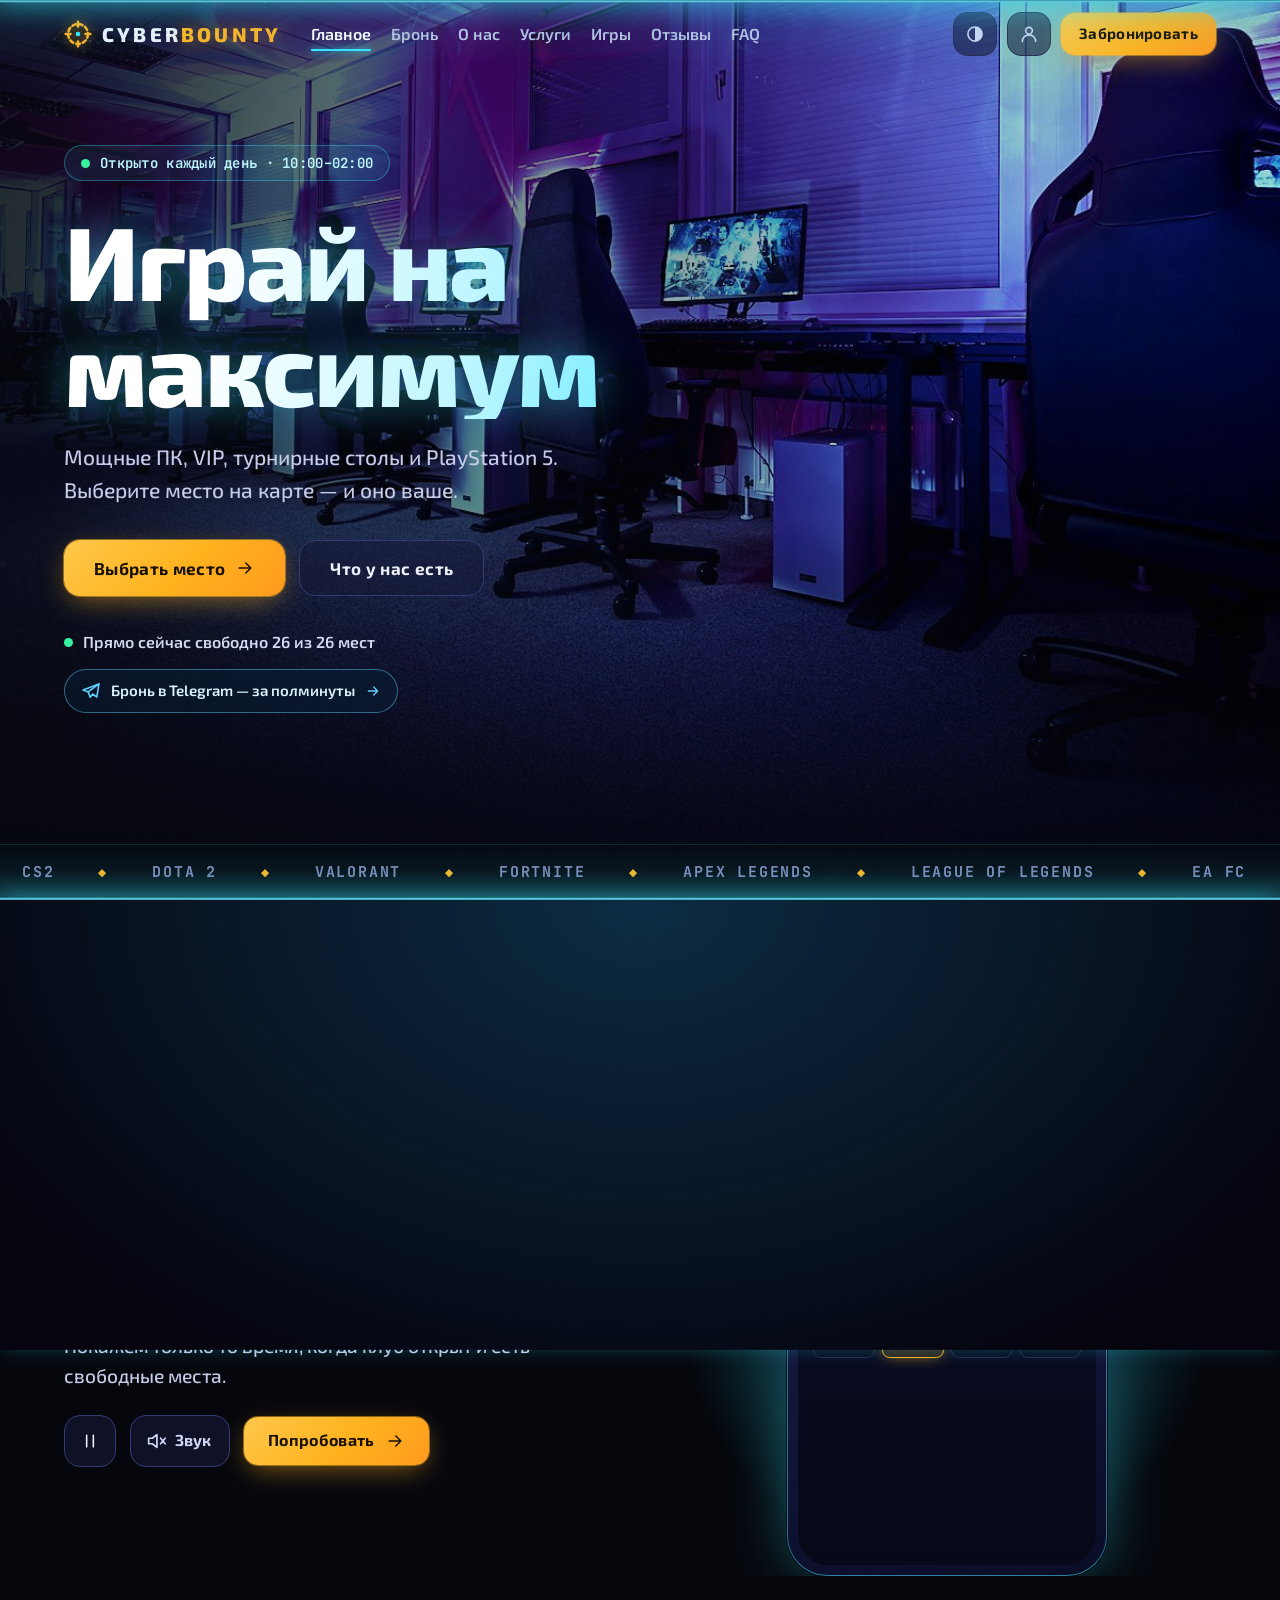
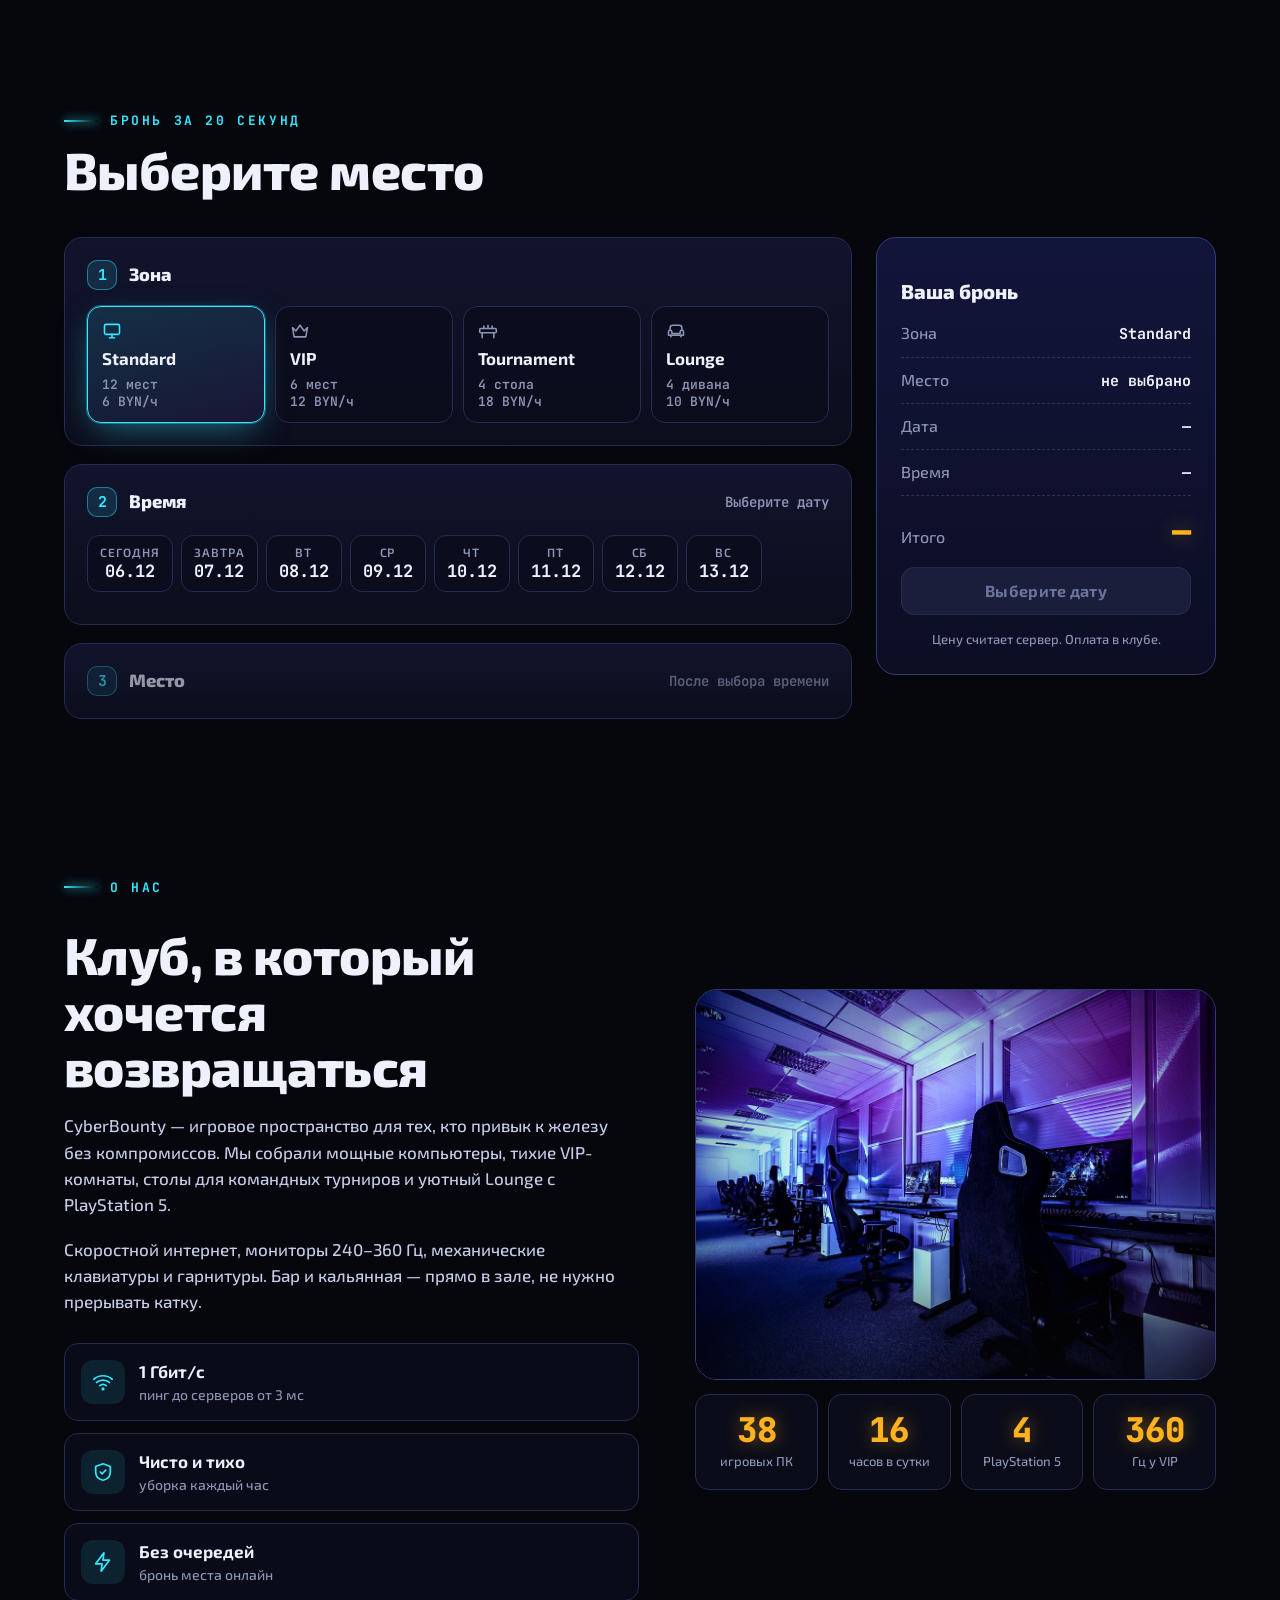
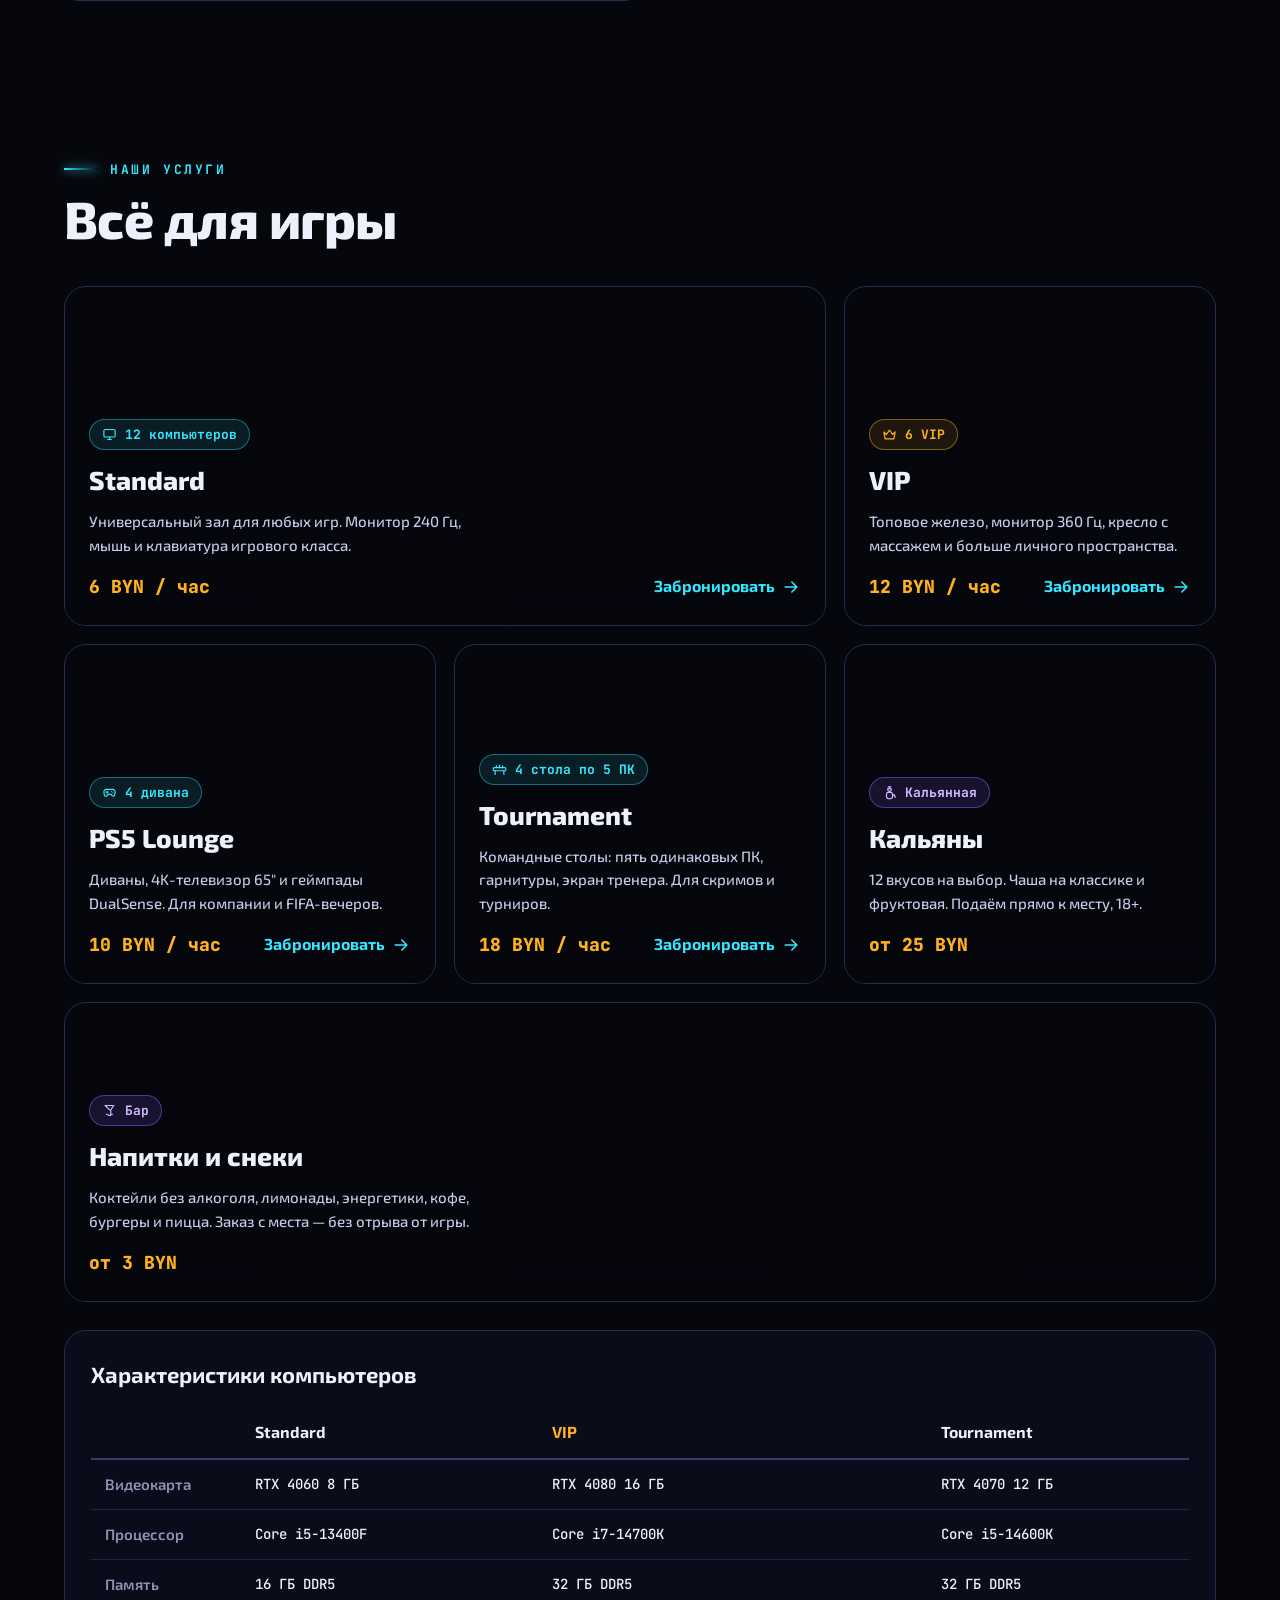
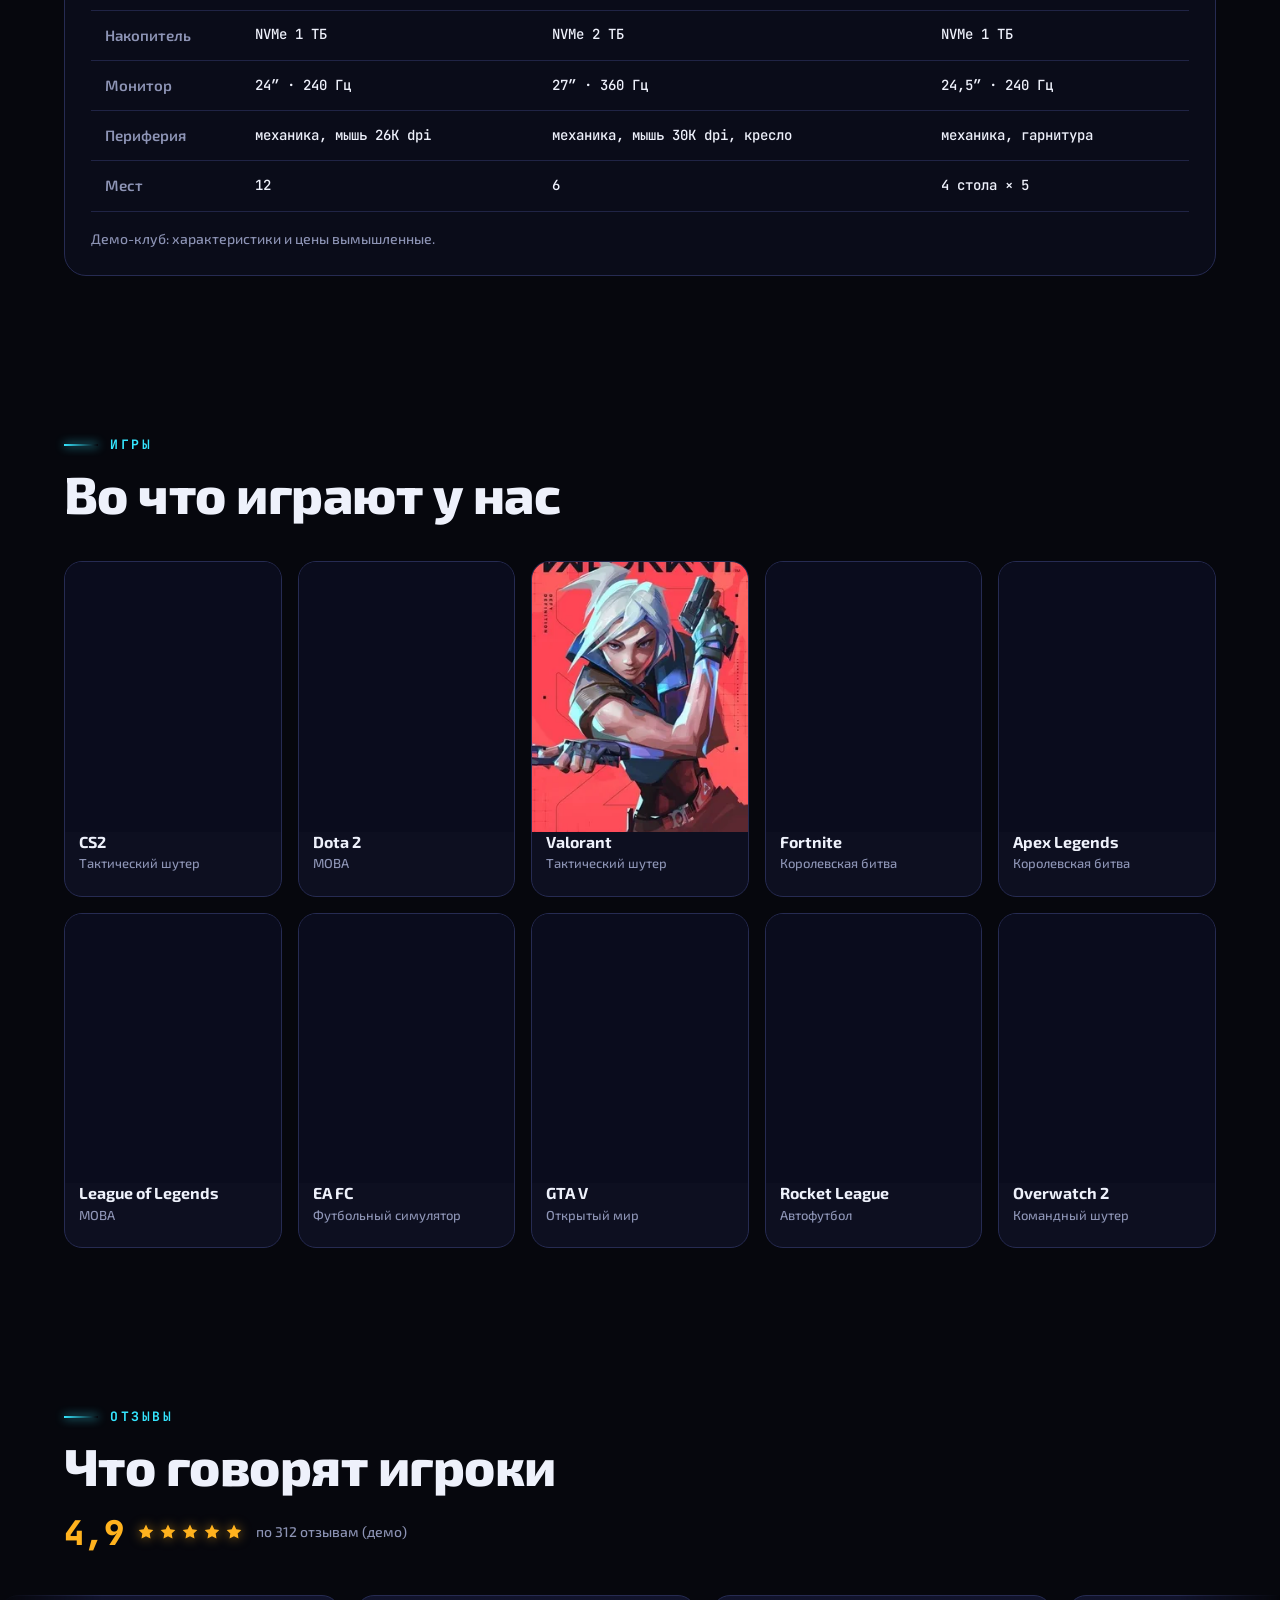
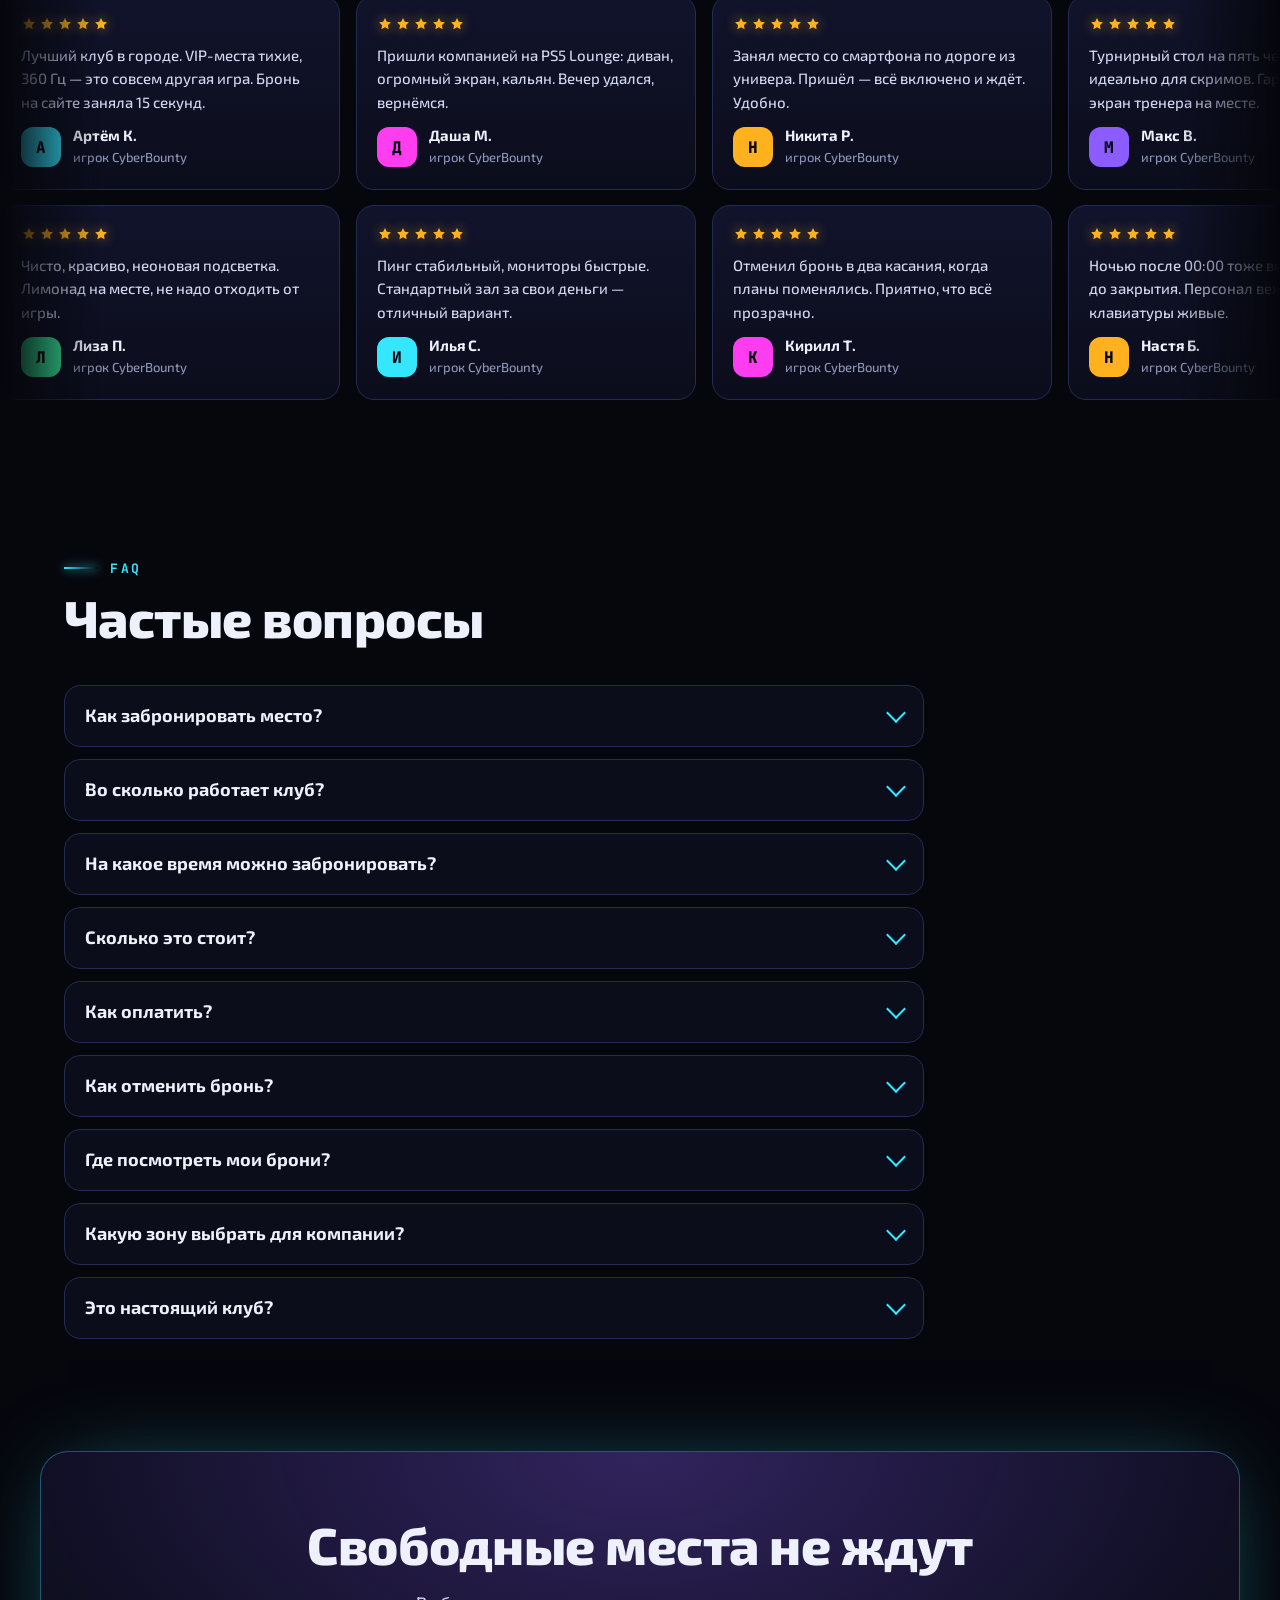
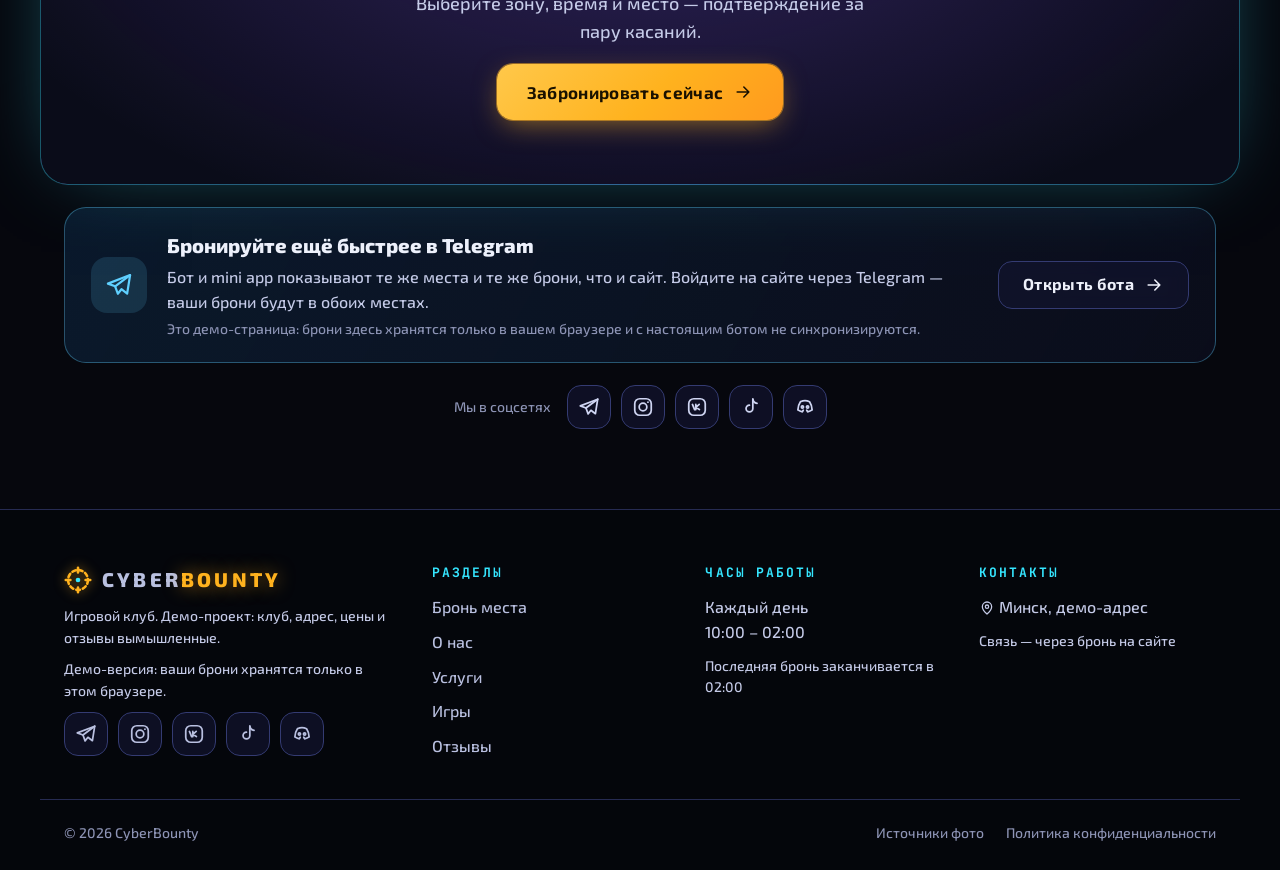
==== docs/index.html @ fc9fd24e "Телефон: лёгкий режим (без лампочки-ползунка, параллакса, настроения фона и перекраски фона), смена " ====
<!doctype html>
<html lang="ru">
<head>
<meta charset="utf-8">
<meta name="viewport" content="width=device-width, initial-scale=1, minimum-scale=1, maximum-scale=1, user-scalable=no, viewport-fit=cover">
<title>CyberBounty — компьютерный клуб: бронь места онлайн</title>
<meta name="description" content="CyberBounty — игровой клуб: ПК RTX 4060–4080, VIP, турнирные столы, PlayStation 5 Lounge, кальяны и бар. Забронируйте место за 20 секунд.">
<meta name="theme-color" content="#06070d">
<link rel="canonical" href="https://salzy007.github.io/cyberbounty/">
<meta property="og:type" content="website">
<meta property="og:site_name" content="CyberBounty">
<meta property="og:locale" content="ru_RU">
<meta property="og:url" content="https://salzy007.github.io/cyberbounty/">
<meta property="og:title" content="CyberBounty — компьютерный клуб: бронь места онлайн">
<meta property="og:description" content="Мощные ПК, VIP, турнирные столы и PlayStation 5. Выберите место на карте и забронируйте за пару касаний.">
<meta property="og:image" content="https://salzy007.github.io/cyberbounty/img/hero.jpg">
<meta property="og:image:width" content="1600">
<meta property="og:image:height" content="1064">
<meta name="twitter:card" content="summary_large_image">
<link rel="icon" href="data:image/svg+xml,%3Csvg xmlns='http://www.w3.org/2000/svg' viewBox='0 0 24 24' fill='none' stroke='%23ffb21e' stroke-width='2.2' stroke-linecap='round'%3E%3Ccircle cx='12' cy='12' r='8.5' stroke-dasharray='3.2 2.6'/%3E%3Cpath d='M12 1.5v4M12 18.5v4M1.5 12h4M18.5 12h4'/%3E%3Ccircle cx='12' cy='12' r='2' fill='%2335e6ff' stroke='none'/%3E%3C/svg%3E">
<link rel="preload" href="fonts/exo2-latin.woff2" as="font" type="font/woff2" crossorigin>
<link rel="preload" href="fonts/exo2-cyrillic.woff2" as="font" type="font/woff2" crossorigin>
<link rel="stylesheet" href="fonts.css?v=70c6def5">
<link rel="stylesheet" href="style.css?v=70c6def5">
<script>
(function () {
  try { if (localStorage.getItem("cb_theme") === "violet") document.documentElement.setAttribute("data-theme", "violet"); } catch (e) {}
  var reduce = matchMedia("(prefers-reduced-motion: reduce)").matches;
  document.documentElement.classList.add(reduce ? "ready" : "intro-on");   /* заставка при каждой загрузке и обновлении */
  /* высота экрана фиксируется в пикселях: в Google, Telegram и других встроенных браузерах панель при прокрутке
     выезжает и прячется, окно меняет высоту каждый кадр, и всё, что задано в vh/svh/vmax, сжималось и разжималось.
     Пересчитываем только при смене ширины (поворот телефона); на компьютере с мышью — при любом изменении окна. */
  var root = document.documentElement, lastW = -1, desk = matchMedia("(hover: hover) and (pointer: fine)").matches;
  var size = function () {
    var w = innerWidth, h = innerHeight;
    if (!desk && w === lastW) return;
    lastW = w;
    var big = Math.max(screen.height || 0, screen.width || 0, h);                 // выше любого возможного окна: фон не меняет размер
    root.style.setProperty("--app-h", h + "px");
    root.style.setProperty("--bg-h", big + "px");
    root.style.setProperty("--u", Math.max(w, h) / 100 + "px");                     // замена 1vmax, не зависит от панели браузера
  };
  size(); addEventListener("resize", size);
  /* после F5 всегда начинаем с самого верха, а не с запомненного места */
  if ("scrollRestoration" in history) history.scrollRestoration = "manual";
  if (location.hash) history.replaceState(null, "", location.pathname + location.search);
  var top = function () { window.scrollTo({ top: 0, left: 0, behavior: "instant" }); };
  top(); addEventListener("DOMContentLoaded", top); addEventListener("load", top); addEventListener("pageshow", top);
})();
</script>
<noscript><style>.intro{display:none!important}.hero__in>*{opacity:1!important;transform:none!important}</style></noscript>
<script src="nocopy.js?v=70c6def5"></script>
</head>
<body>

<svg width="0" height="0" style="position:absolute" aria-hidden="true">
  <defs>
    <symbol id="i-monitor" viewBox="0 0 24 24"><rect x="3" y="4" width="18" height="12" rx="2"/><path d="M9 20h6M12 16v4"/></symbol>
    <symbol id="i-sofa" viewBox="0 0 24 24"><path d="M5 11V8a3 3 0 0 1 3-3h8a3 3 0 0 1 3 3v3"/><path d="M3 13a2 2 0 0 1 4 0v2h10v-2a2 2 0 0 1 4 0v4H3z"/><path d="M6 17v2M18 17v2"/></symbol>
    <symbol id="i-vip" viewBox="0 0 24 24"><path d="M3 8l4 4 5-7 5 7 4-4-2 11H5z"/></symbol>
    <symbol id="i-table" viewBox="0 0 24 24"><rect x="2" y="9" width="20" height="5" rx="1.5"/><path d="M5 14v6M19 14v6M7 9V6M12 9V5M17 9V6"/></symbol>
    <symbol id="i-pad" viewBox="0 0 24 24"><path d="M7 7h10a4 4 0 0 1 4 4.2l-.6 4.3a2.6 2.6 0 0 1-4.6 1.2L14.6 15H9.4l-1.2 2a2.6 2.6 0 0 1-4.6-1.2L3 11.2A4 4 0 0 1 7 7z"/><path d="M8 10v3M6.5 11.5h3M15.5 10.5h.01M17.5 12.5h.01"/></symbol>
    <symbol id="i-hookah" viewBox="0 0 24 24"><path d="M10 3h4M12 3v3M9 6h6l-1 4h-4zM12 10v2"/><path d="M8 12h8l1 5a5 5 0 0 1-10 0z"/><path d="M17 15c3 0 4 2 4 5"/></symbol>
    <symbol id="i-drink" viewBox="0 0 24 24"><path d="M5 4h14l-5 7v7h3M10 18h-3M12 11l-7-7"/><path d="M14 18v2h-4"/></symbol>
    <symbol id="i-keyboard" viewBox="0 0 24 24"><rect x="2" y="6" width="20" height="12" rx="2"/><path d="M6 10h.01M10 10h.01M14 10h.01M18 10h.01M7 14h10"/></symbol>
    <symbol id="i-headset" viewBox="0 0 24 24"><path d="M4 14v-2a8 8 0 0 1 16 0v2"/><rect x="3" y="13" width="4" height="7" rx="1.5"/><rect x="17" y="13" width="4" height="7" rx="1.5"/><path d="M19 20c0 1.5-2 2-5 2"/></symbol>
    <symbol id="i-clock" viewBox="0 0 24 24"><circle cx="12" cy="12" r="9"/><path d="M12 7v5l3 2"/></symbol>
    <symbol id="i-moon" viewBox="0 0 24 24"><path d="M20 14.5A8 8 0 0 1 9.5 4 8 8 0 1 0 20 14.5z"/></symbol>
    <symbol id="i-user" viewBox="0 0 24 24"><circle cx="12" cy="8" r="4"/><path d="M4 21a8 8 0 0 1 16 0"/></symbol>
    <symbol id="i-ticket" viewBox="0 0 24 24"><path d="M3 8a2 2 0 0 1 2-2h14a2 2 0 0 1 2 2v2a2 2 0 0 0 0 4v2a2 2 0 0 1-2 2H5a2 2 0 0 1-2-2v-2a2 2 0 0 0 0-4z"/><path d="M14 6v12" stroke-dasharray="2 2.5"/></symbol>
    <symbol id="i-check" viewBox="0 0 24 24"><path d="M5 12.5l4.5 4.5L19 7.5"/></symbol>
    <symbol id="i-x" viewBox="0 0 24 24"><path d="M6 6l12 12M18 6L6 18"/></symbol>
    <symbol id="i-arrow" viewBox="0 0 24 24"><path d="M5 12h14M13 6l6 6-6 6"/></symbol>
    <symbol id="i-bolt" viewBox="0 0 24 24"><path d="M13 2L4 14h7l-1 8 9-12h-7z"/></symbol>
    <symbol id="i-wifi" viewBox="0 0 24 24"><path d="M2 9a15 15 0 0 1 20 0M5 12.5a10.5 10.5 0 0 1 14 0M8.5 16a5.5 5.5 0 0 1 7 0"/><circle cx="12" cy="19.5" r=".8"/></symbol>
    <symbol id="i-shield" viewBox="0 0 24 24"><path d="M12 3l8 3v6c0 5-3.5 8-8 9-4.5-1-8-4-8-9V6z"/><path d="M9 12l2 2 4-4"/></symbol>
    <symbol id="i-star" viewBox="0 0 24 24"><path d="M12 3l2.7 5.6 6.1.9-4.4 4.3 1 6.1L12 17l-5.4 2.9 1-6.1L3.2 9.5l6.1-.9z"/></symbol>
    <symbol id="i-pin" viewBox="0 0 24 24"><path d="M12 21s7-6 7-11a7 7 0 0 0-14 0c0 5 7 11 7 11z"/><circle cx="12" cy="10" r="2.5"/></symbol>
    <symbol id="i-menu" viewBox="0 0 24 24"><path d="M4 7h16M4 12h16M4 17h16"/></symbol>
    <symbol id="i-telegram" viewBox="0 0 24 24"><path d="M21.5 3.5L2.5 10.8l6.2 2.3 2.3 6.4 3.1-3.9 4.9 3.7z"/><path d="M8.7 13.1l12.8-9.6"/></symbol>
    <symbol id="i-instagram" viewBox="0 0 24 24"><rect x="3" y="3" width="18" height="18" rx="5.5"/><circle cx="12" cy="12" r="4.2"/><path d="M17.4 6.7h.01"/></symbol>
    <symbol id="i-vk" viewBox="0 0 24 24"><rect x="3" y="3" width="18" height="18" rx="5.5"/><path d="M7 9.2l2.4 5.6h1.3V9.2M10.7 12.4l3.7-3.2M10.7 12.4l3.9 2.4"/></symbol>
    <symbol id="i-tiktok" viewBox="0 0 24 24"><path d="M14 3.5v10.2a3.7 3.7 0 1 1-3.7-3.7"/><path d="M14 3.5c.3 2.6 1.9 4.2 4.6 4.5"/></symbol>
    <symbol id="i-discord" viewBox="0 0 24 24"><path d="M7 6.3C8.6 5.5 10.3 5 12 5s3.4.5 5 1.3c1.6 2.4 2.6 5.3 2.8 8.9-1.5 1.2-3.2 1.8-4.9 2l-1-1.7M7 6.3C5.4 8.7 4.4 11.6 4.2 15.2c1.5 1.2 3.2 1.8 4.9 2l1-1.7"/><circle cx="9.2" cy="12" r="1.2"/><circle cx="14.8" cy="12" r="1.2"/></symbol>
    <symbol id="i-google" viewBox="0 0 24 24"><path d="M19.5 11.5c.1.5.1.9.1 1.3a7.6 7.6 0 1 1-2.2-5.4"/><path d="M12.2 12h7.3"/></symbol>
    <symbol id="i-mail" viewBox="0 0 24 24"><rect x="3" y="5" width="18" height="14" rx="2.500"/><path d="M3.500 7.500l8.500 6 8.500-6"/></symbol>
    <symbol id="i-back" viewBox="0 0 24 24"><path d="M19 12H5M11 6l-6 6 6 6"/></symbol>
    <symbol id="i-cpu" viewBox="0 0 24 24"><rect x="6" y="6" width="12" height="12" rx="2"/><path d="M9 2v3M15 2v3M9 19v3M15 19v3M2 9h3M2 15h3M19 9h3M19 15h3"/></symbol>
  </defs>
</svg>

<div class="intro" id="intro" aria-hidden="true">
  <div class="intro__half intro__half--t"></div><div class="intro__half intro__half--b"></div>
  <div class="intro__core">
    <div class="intro__logo">
      <svg class="intro__ring" viewBox="0 0 24 24" fill="none" stroke="#ffb21e" stroke-width="1.6" stroke-linecap="round"><circle cx="12" cy="12" r="8.5" stroke-dasharray="3.2 2.6"/></svg>
      <svg class="intro__cross" viewBox="0 0 24 24" fill="none" stroke="#ffb21e" stroke-width="1.6" stroke-linecap="round"><path d="M12 1.5v4M12 18.5v4M1.5 12h4M18.5 12h4"/><circle cx="12" cy="12" r="2" fill="#35e6ff" stroke="none"/></svg>
    </div>
    <div class="intro__word"><span>CYBER</span><b>BOUNTY</b></div>
    <ul class="intro__log"><li>Подключаем зал<i>OK</i></li><li>Проверяем места<i>OK</i></li><li>Всё готово<i>GO</i></li></ul>
    <div class="intro__bar"><i></i></div>
    <button class="intro__skip" id="introSkip" type="button">Пропустить</button>
  </div>
</div>
<div class="bg" aria-hidden="true"><div class="bg__orbs"><span class="orb o1"></span><span class="orb o2"></span><span class="orb o3"></span></div><div class="bg__grid"></div><div class="bg__grid bg__grid--hot"></div><canvas id="fx"></canvas></div>
<div class="glow" id="glow" aria-hidden="true"></div>
<div class="edge edge--t" aria-hidden="true"></div><div class="edge edge--b" aria-hidden="true"></div>

<!-- ============ ШАПКА ============ -->
<header class="top" id="top">
  <div class="wrap top__in">
    <a class="logo" href="#hero" aria-label="CyberBounty">
      <svg viewBox="0 0 24 24" fill="none" stroke="#ffb21e" stroke-width="2.2" stroke-linecap="round">
        <g class="ring"><circle cx="12" cy="12" r="8.5" stroke-dasharray="3.2 2.6"/></g>
        <path d="M12 1.5v4M12 18.5v4M1.5 12h4M18.5 12h4"/><circle cx="12" cy="12" r="2" fill="#35e6ff" stroke="none"/>
      </svg>
      <span>CYBER<b>BOUNTY</b></span>
    </a>
    <nav class="nav" aria-label="Разделы">
      <a href="#hero" data-home>Главное</a><a href="#book">Бронь</a><a href="#about">О нас</a><a href="#services">Услуги</a><a href="#games">Игры</a><a href="#reviews">Отзывы</a><a href="#faq">FAQ</a>
    </nav>
    <div class="top__tools">
      <button class="chip-btn theme-btn" id="btnTheme" type="button" aria-label="Сменить цвет сайта" aria-pressed="false"><svg class="ic" viewBox="0 0 24 24"><circle cx="12" cy="12" r="8.5"/><path d="M12 3.5a8.5 8.5 0 0 1 0 17z" fill="currentColor" stroke="none"/></svg><span>Тема</span></button>
      <button class="chip-btn" id="btnMy" type="button" hidden><svg class="ic"><use href="#i-ticket"/></svg><span>Мои брони</span><i class="badge" id="myBadge" hidden>0</i></button>
      <button class="chip-btn" id="btnLogin" type="button"><svg class="ic"><use href="#i-user"/></svg><span>Войти</span></button>
      <a class="btn btn--sm btn--hot" href="#book">Забронировать</a>
      <button class="burger" id="burger" type="button" aria-label="Меню" aria-expanded="false"><svg class="ic"><use href="#i-menu"/></svg></button>
    </div>
  </div>
  <div class="menu" id="menu" hidden>
    <a href="#hero" data-home>Главное</a><a href="#book">Бронь места</a><a href="#about">О нас</a><a href="#services">Услуги</a><a href="#games">Игры</a><a href="#reviews">Отзывы</a><a href="#faq">FAQ</a>
    <button type="button" id="menuMy" hidden>Мои брони</button><button type="button" id="menuLogin">Войти</button>
  </div>
</header>

<main>
<!-- ============ ГЕРОЙ ============ -->
<section class="hero" id="hero">
  <div class="hero__photo" aria-hidden="true"><img decoding="async" src="img/hero.jpg" alt="" fetchpriority="high"></div>
  <div class="wrap hero__in">
    <p class="eyebrow"><span class="live-dot"></span>Открыто каждый день · 10:00–02:00</p>
    <h1 class="glitch"><span>Играй на максимум</span></h1>
    <p class="lead">Мощные ПК, VIP, турнирные столы и PlayStation&nbsp;5. Выберите место на карте — и оно ваше.</p>
    <div class="hero__cta">
      <a class="btn btn--hot btn--lg" href="#book">Выбрать место<svg class="ic"><use href="#i-arrow"/></svg></a>
      <a class="btn btn--ghost btn--lg" href="#services">Что у нас есть</a>
    </div>
    <div class="hero__live" id="heroLive" aria-live="polite">
      <span class="live-dot"></span><span id="heroLiveText">Считаем свободные места…</span>
    </div>
    <a class="tg-pill" data-tg-link href="https://t.me/cyberbounty_bot" target="_blank" rel="noopener"><svg class="ic"><use href="#i-telegram"/></svg><span>Бронь в Telegram — за полминуты</span><svg class="ic ic--s"><use href="#i-arrow"/></svg></a>
  </div>
  <div class="ticker" aria-hidden="true">
    <div class="ticker__track">
    </div>
  </div>
</section>

<!-- ============ КАК ЭТО РАБОТАЕТ (ролик по шагам) ============ -->
<section class="sec sec--how" id="how">
  <div class="wrap">
    <header class="sec__head reveal">
      <p class="kicker">Как это работает</p>
      <h2>Бронь за пять касаний</h2>
    </header>
    <div class="how reveal" id="howStage">
      <div class="how__cap">
        <div class="how__steps" id="howSteps" aria-live="polite"></div>
        <div class="how__ctl">
          <button class="how__play" id="howPlay" type="button" aria-pressed="false" aria-label="Пауза"><svg class="ic i-pause" viewBox="0 0 24 24"><path d="M8 5v14M16 5v14"/></svg><svg class="ic i-play" viewBox="0 0 24 24"><path d="M7 4l13 8-13 8z"/></svg></button>
          <button class="how__snd" id="howSnd" type="button" aria-pressed="false" aria-label="Включить звук">
            <svg class="ic s-off" viewBox="0 0 24 24"><path d="M4 9v6h4l5 4V5L8 9zM17 9l5 6M22 9l-5 6"/></svg>
            <svg class="ic s-on" viewBox="0 0 24 24"><path d="M4 9v6h4l5 4V5L8 9zM16.5 8.5a5 5 0 0 1 0 7M19 6a8.5 8.5 0 0 1 0 12"/></svg>
            <span id="howSndT">Звук</span>
          </button>
          <a class="btn btn--hot" href="#book">Попробовать<svg class="ic"><use href="#i-arrow"/></svg></a>
        </div>
      </div>

      <div class="how__phone" role="img" aria-label="Пример брони по шагам">
        <div class="how__aura" aria-hidden="true"></div>
        <div class="phone">
          <div class="phone__notch"></div>
          <div class="bars" id="howBars">
            <button class="how-bar" type="button" aria-label="Шаг 1"></button><button class="how-bar" type="button" aria-label="Шаг 2"></button><button class="how-bar" type="button" aria-label="Шаг 3"></button><button class="how-bar" type="button" aria-label="Шаг 4"></button><button class="how-bar" type="button" aria-label="Шаг 5"></button>
          </div>
          <div class="mkhead"><span>CYBER<b>BOUNTY</b></span><i></i></div>
          <div class="screens">
            <!-- 1. зона -->
            <div class="mk">
              <h4 class="a" style="--d:.1s">Выберите зону</h4>
              <div class="mkz a pick" style="--d:.3s;--p:2.3s"><b>Standard</b><small>12 мест · 6 BYN/ч</small></div>
              <div class="mkz a" style="--d:.5s"><b>VIP</b><small>6 мест · 12 BYN/ч</small></div>
              <div class="mkz a" style="--d:.7s"><b>Tournament</b><small>4 стола · 18 BYN/ч</small></div>
              <div class="mkz a" style="--d:.9s"><b>PS5 Lounge</b><small>4 дивана · 10 BYN/ч</small></div>
              <i class="tap" style="--x:46%;--y:31%;--t:2.1s"></i>
            </div>
            <!-- 2. время -->
            <div class="mk">
              <h4 class="a" style="--d:.1s">Время</h4>
              <div class="mkrow a" style="--d:.25s"><span class="mkc pick" style="--p:1.3s">Сегодня</span><span class="mkc">Завтра</span><span class="mkc">Вт</span><span class="mkc">Ср</span></div>
              <div class="mkgrid a" style="--d:.45s"><span class="mkc">18:00</span><span class="mkc">19:00</span><span class="mkc pick" style="--p:2.3s">20:00</span><span class="mkc">21:00</span><span class="mkc">22:00</span><span class="mkc">23:00</span><span class="mkc">00:00</span><span class="mkc">01:00</span></div>
              <div class="mkrow a" style="--d:.65s"><span class="mkc">1 ч</span><span class="mkc pick" style="--p:3.2s">2 ч</span><span class="mkc">3 ч</span><span class="mkc">5 ч</span></div>
              <i class="tap" style="--x:22%;--y:24%;--t:1.2s"></i><i class="tap" style="--x:60%;--y:44%;--t:2.2s"></i><i class="tap" style="--x:38%;--y:75%;--t:3.1s"></i>
            </div>
            <!-- 3. место -->
            <div class="mk">
              <h4 class="a" style="--d:.1s">Выберите место</h4>
              <div class="mkseats">
                <span class="a" style="--d:.2s">1</span><span class="a busy" style="--d:.25s">2</span><span class="a" style="--d:.3s">3</span><span class="a" style="--d:.35s">4</span><span class="a busy" style="--d:.4s">5</span><span class="a" style="--d:.45s">6</span>
                <span class="a" style="--d:.5s">7</span><span class="a" style="--d:.55s">8</span><span class="a" style="--d:.6s">9</span><span class="a" style="--d:.65s">10</span><span class="a" style="--d:.7s">11</span><span class="a" style="--d:.75s">12</span>
              </div>
              <p class="mkfree a" style="--d:.9s">Свободно 10 из 12</p>
              <ul class="mkleg a" style="--d:1.1s"><li><i></i>Свободно</li><li><i class="b"></i>Занято</li><li><i class="s"></i>Ваш выбор</li></ul>
              <i class="tap" style="--x:17%;--y:40%;--t:2.2s"></i>
            </div>
            <!-- 4. подтверждение -->
            <div class="mk">
              <h4 class="a" style="--d:.1s">Ваша бронь</h4>
              <div class="mksum">
                <p class="a" style="--d:.25s"><span>Зона</span><b>Standard</b></p>
                <p class="a" style="--d:.4s"><span>Место</span><b>ПК 7</b></p>
                <p class="a" style="--d:.55s"><span>Время</span><b>20:00–22:00</b></p>
                <p class="a tot" style="--d:.7s"><span>Итого</span><b>12 BYN</b></p>
              </div>
              <div class="mkbtn a" style="--d:.95s"><span>Подтвердить · 12 BYN</span></div>
              <i class="tap" style="--x:50%;--y:66%;--t:2.4s"></i>
            </div>
            <!-- 5. билет -->
            <div class="mk">
              <div class="mkok a" style="--d:.1s"><svg viewBox="0 0 52 52"><circle cx="26" cy="26" r="23"/><path d="M15 27l8 8 14-16"/></svg></div>
              <h4 class="a center" style="--d:.5s">Место за вами</h4>
              <div class="mkticket a" style="--d:.7s"><em>CB-0042</em><p><span>Standard · ПК 7</span><b>20:00–22:00</b></p><i></i></div>
              <p class="mkfree a center" style="--d:1.2s">Приходите и играйте</p>
            </div>
          </div>
        </div>
      </div>
    </div>
  </div>
</section>

<!-- ============ БРОНЬ ============ -->
<section class="sec sec--book" id="book">
  <div class="wrap">
    <header class="sec__head reveal">
      <p class="kicker">Бронь за 20 секунд</p>
      <h2>Выберите место</h2>
    </header>

    <div class="book">
      <div class="book__main">
        <div class="card step reveal">
          <div class="step__t"><b>1</b>Зона</div>
          <div class="zones" id="zones" role="tablist" aria-label="Зона"></div>
        </div>

        <div class="card step reveal" id="step2">
          <div class="step__t step__t--row">
            <span><b>2</b>Время</span>
            <span class="free-count step__hint" id="hint2" aria-live="polite"></span>
          </div>
          <div class="days" id="days" role="listbox" aria-label="Дата"></div>
          <!-- время и часы открываются после выбора даты -->
          <div class="seq" id="seqTime"><div>
            <div class="times-wrap">
              <div class="times" id="times" role="listbox" aria-label="Время начала"></div>
              <p class="times__empty" id="timesEmpty" hidden></p>
            </div>
            <div class="durs" id="durs" role="radiogroup" aria-label="Длительность"></div>
          </div></div>
        </div>

        <div class="card step reveal locked" id="step3">
          <div class="step__t step__t--row">
            <span><b>3</b>Место</span>
            <span class="free-count" id="freeCount" aria-live="polite"></span>
          </div>
          <!-- схема зала открывается после выбора времени и часов -->
          <div class="seq" id="seqPlace"><div>
            <div class="room" id="room" aria-label="Схема зала"></div>
            <ul class="legend" aria-hidden="true">
              <li><i class="lg lg--free"></i>Свободно</li><li><i class="lg lg--busy"></i>Занято</li><li><i class="lg lg--sel"></i>Ваш выбор</li>
            </ul>
          </div></div>
        </div>
      </div>

      <aside class="book__side reveal" aria-label="Ваша бронь">
        <div class="sum" id="sum">
          <div class="sum__glow" aria-hidden="true"></div>
          <h3>Ваша бронь</h3>
          <dl class="sum__rows">
            <div><dt>Зона</dt><dd id="sZone">—</dd></div>
            <div><dt>Место</dt><dd id="sSeat">не выбрано</dd></div>
            <div><dt>Дата</dt><dd id="sDate">—</dd></div>
            <div><dt>Время</dt><dd id="sTime">—</dd></div>
          </dl>
          <div class="sum__total"><span>Итого</span><b id="sPrice">—</b></div>
          <button class="btn btn--hot btn--block" id="btnConfirm" type="button" disabled><span class="btn__t">Выберите место</span><i class="spin" aria-hidden="true"></i></button>
          <p class="sum__err" id="sErr" role="alert" hidden></p>
          <p class="sum__hint">Цену считает сервер. Оплата в клубе.</p>
        </div>
      </aside>
    </div>
  </div>
</section>

<!-- ============ О НАС ============ -->
<section class="sec" id="about">
  <div class="wrap about">
    <div class="about__text reveal">
      <p class="kicker">О нас</p>
      <h2>Клуб, в который хочется возвращаться</h2>
      <p>CyberBounty — игровое пространство для тех, кто привык к железу без компромиссов. Мы собрали мощные компьютеры, тихие VIP-комнаты, столы для командных турниров и уютный Lounge с PlayStation&nbsp;5.</p>
      <p>Скоростной интернет, мониторы 240–360&nbsp;Гц, механические клавиатуры и гарнитуры. Бар и кальянная — прямо в зале, не нужно прерывать катку.</p>
      <ul class="perks">
        <li><svg class="ic"><use href="#i-wifi"/></svg><b>1 Гбит/с</b><span>пинг до серверов от 3 мс</span></li>
        <li><svg class="ic"><use href="#i-shield"/></svg><b>Чисто и тихо</b><span>уборка каждый час</span></li>
        <li><svg class="ic"><use href="#i-bolt"/></svg><b>Без очередей</b><span>бронь места онлайн</span></li>
      </ul>
    </div>
    <div class="about__side reveal">
      <figure class="photo photo--tall"><img decoding="async" src="img/about.jpg" alt="Игровой зал клуба" loading="lazy"></figure>
      <div class="stats">
        <div><b data-count="38">38</b><span>игровых ПК</span></div>
        <div><b data-count="16">16</b><span>часов в сутки</span></div>
        <div><b data-count="4">4</b><span>PlayStation 5</span></div>
        <div><b data-count="360">360</b><span>Гц у VIP</span></div>
      </div>
    </div>
  </div>
</section>

<!-- ============ УСЛУГИ ============ -->
<section class="sec" id="services">
  <div class="wrap">
    <header class="sec__head reveal">
      <p class="kicker">Наши услуги</p>
      <h2>Всё для игры</h2>
    </header>

    <div class="bento">
      <article class="tile tile--wide reveal" data-zone="standard">
        <img decoding="async" src="img/standard.jpg" alt="Игровой ПК с подсветкой" class="p-standard" loading="lazy">
        <div class="tile__body">
          <span class="tag"><svg class="ic"><use href="#i-monitor"/></svg>12 компьютеров</span>
          <h3>Standard</h3>
          <p>Универсальный зал для любых игр. Монитор 240&nbsp;Гц, мышь и клавиатура игрового класса.</p>
          <div class="tile__foot"><b class="price" data-price="standard">—</b><a class="link" href="#book" data-pick="standard">Забронировать<svg class="ic"><use href="#i-arrow"/></svg></a></div>
        </div>
      </article>
      <article class="tile reveal" data-zone="vip">
        <img decoding="async" src="img/vip.jpg" alt="VIP-кресло и монитор" loading="lazy">
        <div class="tile__body">
          <span class="tag tag--gold"><svg class="ic"><use href="#i-vip"/></svg>6 VIP</span>
          <h3>VIP</h3>
          <p>Топовое железо, монитор 360&nbsp;Гц, кресло с массажем и больше личного пространства.</p>
          <div class="tile__foot"><b class="price" data-price="vip">—</b><a class="link" href="#book" data-pick="vip">Забронировать<svg class="ic"><use href="#i-arrow"/></svg></a></div>
        </div>
      </article>
      <article class="tile reveal" data-zone="lounge">
        <img decoding="async" src="img/lounge.jpg" alt="PlayStation 5 с геймпадом" class="p-lounge" loading="lazy">
        <div class="tile__body">
          <span class="tag"><svg class="ic"><use href="#i-pad"/></svg>4 дивана</span>
          <h3>PS5 Lounge</h3>
          <p>Диваны, 4K-телевизор 65″ и геймпады DualSense. Для компании и FIFA-вечеров.</p>
          <div class="tile__foot"><b class="price" data-price="lounge">—</b><a class="link" href="#book" data-pick="lounge">Забронировать<svg class="ic"><use href="#i-arrow"/></svg></a></div>
        </div>
      </article>
      <article class="tile reveal" data-zone="tournament">
        <img decoding="async" src="img/tournament.jpg" alt="Турнирный зал с рядами ПК" loading="lazy">
        <div class="tile__body">
          <span class="tag"><svg class="ic"><use href="#i-table"/></svg>4 стола по 5 ПК</span>
          <h3>Tournament</h3>
          <p>Командные столы: пять одинаковых ПК, гарнитуры, экран тренера. Для скримов и турниров.</p>
          <div class="tile__foot"><b class="price" data-price="tournament">—</b><a class="link" href="#book" data-pick="tournament">Забронировать<svg class="ic"><use href="#i-arrow"/></svg></a></div>
        </div>
      </article>
      <article class="tile reveal">
        <img decoding="async" src="img/hookah.jpg" alt="Кальян с неоновой подсветкой" class="p-hookah" loading="lazy">
        <div class="tile__body">
          <span class="tag tag--violet"><svg class="ic"><use href="#i-hookah"/></svg>Кальянная</span>
          <h3>Кальяны</h3>
          <p>12 вкусов на выбор. Чаша на классике и фруктовая. Подаём прямо к месту, 18+.</p>
          <div class="tile__foot"><b class="price">от 25 BYN</b></div>
        </div>
      </article>
      <article class="tile tile--full reveal">
        <img decoding="async" src="img/bar.jpg" alt="Неоновая вывеска бара" class="p-bar" loading="lazy">
        <div class="tile__body">
          <span class="tag tag--violet"><svg class="ic"><use href="#i-drink"/></svg>Бар</span>
          <h3>Напитки и снеки</h3>
          <p>Коктейли без алкоголя, лимонады, энергетики, кофе, бургеры и пицца. Заказ с места — без отрыва от игры.</p>
          <div class="tile__foot"><b class="price">от 3 BYN</b></div>
        </div>
      </article>
    </div>

    <div class="specs reveal" id="specs">
      <h3>Характеристики компьютеров</h3>
      <div class="specs__scroll">
        <table>
          <thead><tr><th></th><th>Standard</th><th class="hot">VIP</th><th>Tournament</th></tr></thead>
          <tbody>
            <tr><th>Видеокарта</th><td>RTX 4060 8&nbsp;ГБ</td><td>RTX 4080 16&nbsp;ГБ</td><td>RTX 4070 12&nbsp;ГБ</td></tr>
            <tr><th>Процессор</th><td>Core i5-13400F</td><td>Core i7-14700K</td><td>Core i5-14600K</td></tr>
            <tr><th>Память</th><td>16&nbsp;ГБ DDR5</td><td>32&nbsp;ГБ DDR5</td><td>32&nbsp;ГБ DDR5</td></tr>
            <tr><th>Накопитель</th><td>NVMe 1&nbsp;ТБ</td><td>NVMe 2&nbsp;ТБ</td><td>NVMe 1&nbsp;ТБ</td></tr>
            <tr><th>Монитор</th><td>24″ · 240&nbsp;Гц</td><td>27″ · 360&nbsp;Гц</td><td>24,5″ · 240&nbsp;Гц</td></tr>
            <tr><th>Периферия</th><td>механика, мышь 26K&nbsp;dpi</td><td>механика, мышь 30K&nbsp;dpi, кресло</td><td>механика, гарнитура</td></tr>
            <tr><th>Мест</th><td>12</td><td>6</td><td>4 стола × 5</td></tr>
          </tbody>
        </table>
      </div>
      <p class="muted-s">Демо-клуб: характеристики и цены вымышленные.</p>
    </div>
  </div>
</section>

<!-- ============ ОТЗЫВЫ ============ -->
<section class="sec" id="games">
  <div class="wrap">
    <header class="sec__head reveal">
      <p class="kicker">Игры</p>
      <h2>Во что играют у нас</h2>
    </header>
    <div class="games" id="gamesGrid"></div>
  </div>
</section>

<section class="sec sec--rev" id="reviews">
  <div class="wrap">
    <header class="sec__head reveal">
      <p class="kicker">Отзывы</p>
      <h2>Что говорят игроки</h2>
      <p class="rating"><b>4,9</b><span class="stars" aria-label="5 звёзд"><svg class="ic"><use href="#i-star"/></svg><svg class="ic"><use href="#i-star"/></svg><svg class="ic"><use href="#i-star"/></svg><svg class="ic"><use href="#i-star"/></svg><svg class="ic"><use href="#i-star"/></svg></span><span class="muted-s">по 312 отзывам (демо)</span></p>
    </header>
  </div>
  <div class="marquee reveal" id="revRows"></div>
</section>

<!-- ============ FAQ ============ -->
<section class="sec" id="faq">
  <div class="wrap">
    <header class="sec__head reveal">
      <p class="kicker">FAQ</p>
      <h2>Частые вопросы</h2>
    </header>
    <div class="faq">
      <div class="faq__item reveal"><button class="faq__q" type="button" id="faqq1" aria-expanded="false" aria-controls="faqa1">Как забронировать место?</button><div class="faq__a" id="faqa1" role="region" aria-labelledby="faqq1"><div><p>Выберите зону, дату, время и длительность, затем место на схеме и подтвердите. Это занимает около 20 секунд. Войти можно через Telegram или по имени и телефону.</p></div></div></div>
      <div class="faq__item reveal"><button class="faq__q" type="button" id="faqq2" aria-expanded="false" aria-controls="faqa2">Во сколько работает клуб?</button><div class="faq__a" id="faqa2" role="region" aria-labelledby="faqq2"><div><p>Каждый день с 10:00 до 02:00. Бронь не может выходить за время закрытия: последняя заканчивается в 02:00.</p></div></div></div>
      <div class="faq__item reveal"><button class="faq__q" type="button" id="faqq3" aria-expanded="false" aria-controls="faqa3">На какое время можно забронировать?</button><div class="faq__a" id="faqa3" role="region" aria-labelledby="faqq3"><div><p>На 1, 2, 3 или 5 часов. Начало — каждые 30 минут. Прошедшее время выбрать нельзя, а занятые места на схеме отмечены.</p></div></div></div>
      <div class="faq__item reveal"><button class="faq__q" type="button" id="faqq4" aria-expanded="false" aria-controls="faqa4">Сколько это стоит?</button><div class="faq__a" id="faqa4" role="region" aria-labelledby="faqq4"><div><p>Цена за час: Standard — 6 BYN, VIP — 12 BYN, Tournament — 18 BYN, PS5 Lounge — 10 BYN. Итоговая сумма видна до подтверждения брони.</p></div></div></div>
      <div class="faq__item reveal"><button class="faq__q" type="button" id="faqq5" aria-expanded="false" aria-controls="faqa5">Как оплатить?</button><div class="faq__a" id="faqa5" role="region" aria-labelledby="faqq5"><div><p>Онлайн-оплаты на сайте нет: бронь закрепляет место, а расчёт проходит в клубе.</p></div></div></div>
      <div class="faq__item reveal"><button class="faq__q" type="button" id="faqq6" aria-expanded="false" aria-controls="faqa6">Как отменить бронь?</button><div class="faq__a" id="faqa6" role="region" aria-labelledby="faqq6"><div><p>Откройте «Мои брони» и нажмите «Отменить». Это можно сделать в любое время, даже когда бронь уже началась: место сразу освободится.</p></div></div></div>
      <div class="faq__item reveal"><button class="faq__q" type="button" id="faqq7" aria-expanded="false" aria-controls="faqa7">Где посмотреть мои брони?</button><div class="faq__a" id="faqa7" role="region" aria-labelledby="faqq7"><div><p>После входа в верхнем меню появится кнопка «Мои брони». Брони с сайта и из Telegram-бота хранятся вместе.</p></div></div></div>
      <div class="faq__item reveal"><button class="faq__q" type="button" id="faqq8" aria-expanded="false" aria-controls="faqa8">Какую зону выбрать для компании?</button><div class="faq__a" id="faqa8" role="region" aria-labelledby="faqq8"><div><p>Tournament — турнирные столы для команд, Lounge — диваны с PlayStation 5 и большим экраном. Для одиночной игры подойдут Standard и VIP.</p></div></div></div>
      <div class="faq__item reveal"><button class="faq__q" type="button" id="faqq9" aria-expanded="false" aria-controls="faqa9">Это настоящий клуб?</button><div class="faq__a" id="faqa9" role="region" aria-labelledby="faqq9"><div><p>Нет, это учебная демо-версия: клуб, цены и отзывы вымышленные, а ваши брони хранятся только в этом браузере.</p></div></div></div>
    </div>
  </div>
</section>

<!-- ============ ПРИЗЫВ ============ -->
<section class="sec sec--cta">
  <div class="wrap cta reveal">
    <h2>Свободные места не ждут</h2>
    <p>Выберите зону, время и место — подтверждение за пару касаний.</p>
    <a class="btn btn--hot btn--lg" href="#book">Забронировать сейчас<svg class="ic"><use href="#i-arrow"/></svg></a>
  </div>
  <div class="wrap">
    <div class="tgcard reveal">
      <span class="tgcard__ic" aria-hidden="true"><svg class="ic"><use href="#i-telegram"/></svg></span>
      <div class="tgcard__txt">
        <h3>Бронируйте ещё быстрее в Telegram</h3>
        <p>Бот и mini app показывают те же места и те же брони, что и сайт. Войдите на сайте через Telegram — ваши брони будут в обоих местах.</p>
        <p class="muted-s" id="tgDemoNote" hidden>Это демо-страница: брони здесь хранятся только в вашем браузере и с настоящим ботом не синхронизируются.</p>
      </div>
      <a class="btn btn--ghost" data-tg-link href="https://t.me/cyberbounty_bot" target="_blank" rel="noopener">Открыть бота<svg class="ic"><use href="#i-arrow"/></svg></a>
    </div>
    <div class="socials-row">
      <span class="muted-s">Мы в соцсетях</span>
      <div class="socials" data-socials></div>
    </div>
  </div>
</section>
</main>

<!-- ============ ПОДВАЛ ============ -->
<footer class="foot">
  <div class="wrap foot__in">
    <div class="foot__col">
      <a class="logo" href="#hero" aria-label="CyberBounty">
        <svg viewBox="0 0 24 24" fill="none" stroke="#ffb21e" stroke-width="2.2" stroke-linecap="round"><g class="ring"><circle cx="12" cy="12" r="8.5" stroke-dasharray="3.2 2.6"/></g><path d="M12 1.5v4M12 18.5v4M1.5 12h4M18.5 12h4"/><circle cx="12" cy="12" r="2" fill="#35e6ff" stroke="none"/></svg>
        <span>CYBER<b>BOUNTY</b></span>
      </a>
      <p class="muted-s">Игровой клуб. Демо-проект: клуб, адрес, цены и отзывы вымышленные.</p><p class="muted-s" id="demoNote" hidden>Демо-версия: ваши брони хранятся только в этом браузере.</p>
      <div class="socials" data-socials aria-label="Соцсети"></div>
    </div>
    <div class="foot__col"><h4>Разделы</h4><a href="#book">Бронь места</a><a href="#about">О нас</a><a href="#services">Услуги</a><a href="#games">Игры</a><a href="#reviews">Отзывы</a></div>
    <div class="foot__col"><h4>Часы работы</h4><p>Каждый день<br>10:00 – 02:00</p><p class="muted-s">Последняя бронь заканчивается в 02:00</p></div>
    <div class="foot__col"><h4>Контакты</h4><p><svg class="ic ic--s"><use href="#i-pin"/></svg> Минск, демо-адрес</p><p class="muted-s">Связь — через бронь на сайте</p></div>
  </div>
  <div class="wrap foot__legal">
    <span>© 2026 CyberBounty</span>
    <span class="foot__links"><a href="credits.html">Источники фото</a><a href="privacy.html">Политика конфиденциальности</a></span>
  </div>
</footer>

<!-- мобильная панель подтверждения -->
<div class="dock" id="dock" aria-hidden="true">
  <div class="dock__info"><b id="dSeat">—</b><span id="dWhen">—</span></div>
  <button class="btn btn--hot" id="dockConfirm" type="button"><span class="btn__t">Подтвердить</span><i class="spin" aria-hidden="true"></i></button>
</div>

<!-- ============ ОКНА ============ -->
<div class="modal" id="mLogin" hidden>
  <div class="modal__back" data-close></div>
  <div class="modal__card" role="dialog" aria-modal="true" aria-labelledby="loginT">
    <button class="modal__x" type="button" data-close aria-label="Закрыть"><svg class="ic"><use href="#i-x"/></svg></button>

    <section class="lgn" id="lgMain">
      <h3 id="loginT">Вход в CyberBounty</h3>
      <p class="muted-s" id="loginSub">Любой способ ведёт в один аккаунт: брони с сайта и из Telegram будут вместе.</p>
      <p class="lgn__demo" id="loginDemo" hidden>Демо-страница: вход имитируется одним нажатием. Настоящий вход работает на сервере.</p>
      <div class="auth">
        <div class="auth__row"><button class="auth__btn" type="button" data-p="telegram"><svg class="ic"><use href="#i-telegram"/></svg><span>Войти через Telegram</span></button><p class="auth__hint" hidden></p></div>
      </div>
      <button class="link-btn lgn__alt" type="button" id="lgPhoneOpen">Или по имени и телефону</button>
      <p class="field__err" id="loginErr" role="alert" hidden></p>
      <p class="muted-s center">Входя, вы соглашаетесь с <a href="privacy.html">политикой конфиденциальности</a>.</p>
    </section>

    <form class="lgn" id="loginForm" novalidate hidden>
      <button class="lgn__back" type="button" data-back aria-label="Назад"><svg class="ic"><use href="#i-back"/></svg>Назад</button>
      <h3>Имя и телефон</h3>
      <p class="muted-s">Код для входа придёт в Telegram (не по SMS). Нужен Telegram на этом номере.</p>
      <label class="field"><span>Имя</span><input name="name" type="text" autocomplete="name" maxlength="40" placeholder="Например, Андрей" required></label>
      <label class="field"><span>Телефон</span><input name="phone" type="tel" inputmode="tel" autocomplete="tel" maxlength="24" placeholder="+375 29 123-45-67" required></label>
      <p class="field__err" id="phoneErr" role="alert" hidden></p>
      <button class="btn btn--hot btn--block" type="submit"><span class="btn__t">Продолжить</span><i class="spin" aria-hidden="true"></i></button>
    </form>

    <form class="lgn" id="codeForm" novalidate hidden>
      <button class="lgn__back" type="button" data-back aria-label="Назад"><svg class="ic"><use href="#i-back"/></svg>Назад</button>
      <h3>Код из Telegram</h3>
      <p class="muted-s">Код придёт <b>в Telegram</b>, а не по SMS. Откройте бота и нажмите «Поделиться номером»: бот проверит ваш номер и пришлёт код сюда. Код действует 10 минут.</p>
      <a class="btn btn--ghost btn--block" id="phoneBotLink" href="https://t.me/cyberbounty_bot" target="_blank" rel="noopener">Открыть бота<svg class="ic"><use href="#i-telegram"/></svg></a>
      <p class="muted-s" id="codeStatus">Ждём сообщение от бота…</p>
      <label class="field" id="codeLabel"><span>Код из бота</span><input name="code" type="text" inputmode="numeric" autocomplete="one-time-code" maxlength="6" placeholder="000000" required></label>
      <p class="field__err" id="codeErr" role="alert" hidden></p>
      <button class="btn btn--hot btn--block" id="codeSubmit" type="submit"><span class="btn__t">Войти</span><i class="spin" aria-hidden="true"></i></button>
    </form>
  </div>
</div>

<div class="modal" id="mTicket" hidden>
  <div class="modal__back" data-close></div>
  <div class="modal__card modal__card--ticket" role="dialog" aria-modal="true" aria-labelledby="tkT">
    <div class="ok" aria-hidden="true"><svg viewBox="0 0 52 52"><circle cx="26" cy="26" r="23"/><path d="M15 27l8 8 14-16"/></svg></div>
    <h3 id="tkT">Место за вами</h3>
    <div class="ticket" id="ticket"></div>
    <a class="tg-after" data-tg-link href="https://t.me/cyberbounty_bot" target="_blank" rel="noopener"><svg class="ic"><use href="#i-telegram"/></svg><span>Следующую бронь — в Telegram, ещё быстрее</span></a>
    <div class="modal__btns"><button class="btn btn--ghost" type="button" data-close>Ещё бронь</button><button class="btn btn--hot" type="button" id="tkMy">Мои брони</button></div>
  </div>
</div>

<div class="modal" id="mGame" hidden>
  <div class="modal__back" data-close></div>
  <div class="modal__card modal__card--game" role="dialog" aria-modal="true" aria-labelledby="gmT">
    <button class="modal__x modal__x--game" type="button" data-close aria-label="Закрыть"><svg class="ic"><use href="#i-x"/></svg></button>
    <div class="gart gart--big" id="gmArt"></div>
    <div class="gm__body">
      <p class="kicker" id="gmGenre"></p>
      <h3 id="gmT"></h3>
      <p class="gm__text" id="gmText"></p>
      <dl class="gm__facts" id="gmFacts"></dl>
      <a class="btn btn--hot btn--block" id="gmBook" href="#book">Забронировать место</a>
    </div>
  </div>
</div>

<div class="drawer" id="dMy" hidden>
  <div class="modal__back" data-close></div>
  <section class="drawer__card" role="dialog" aria-modal="true" aria-labelledby="myT">
    <header class="drawer__head"><h3 id="myT">Мои брони</h3><button class="modal__x modal__x--in" type="button" data-close aria-label="Закрыть"><svg class="ic"><use href="#i-x"/></svg></button></header>
    <div class="drawer__body" id="myList"></div>
    <footer class="drawer__foot"><span id="myWho" class="muted-s"></span><span class="drawer__acts"><button class="link-btn" id="btnLink" type="button">Привязать вход</button><button class="link-btn" id="btnLogout" type="button">Выйти</button></span></footer>
  </section>
</div>

<div class="toasts" id="toasts" aria-live="polite"></div>

<script src="site-config.js?v=70c6def5"></script>
<script src="demo.js?v=70c6def5"></script>
<script src="games.js?v=70c6def5" defer></script>
<script src="app.js?v=70c6def5" defer></script>
<script src="effects.js?v=70c6def5" defer></script>
</body>
</html>
---- docs/fonts.css ----
@font-face { font-family: 'Exo 2'; font-style: normal; font-weight: 300 800; font-display: block; src: url(fonts/exo2-cyrillic.woff2) format('woff2'); unicode-range: U+0301, U+0400-045F, U+0490-0491, U+04B0-04B1, U+2116; }
@font-face { font-family: 'Exo 2'; font-style: normal; font-weight: 300 800; font-display: block; src: url(fonts/exo2-latin.woff2) format('woff2'); unicode-range: U+0000-00FF, U+0131, U+0152-0153, U+02BB-02BC, U+02C6, U+02DA, U+02DC, U+0304, U+0308, U+0329, U+2000-206F, U+20AC, U+2122, U+2191, U+2193, U+2212, U+2215, U+FEFF, U+FFFD; }
@font-face { font-family: 'JetBrains Mono'; font-style: normal; font-weight: 500 800; font-display: block; src: url(fonts/jbmono-cyrillic.woff2) format('woff2'); unicode-range: U+0301, U+0400-045F, U+0490-0491, U+04B0-04B1, U+2116; }
@font-face { font-family: 'JetBrains Mono'; font-style: normal; font-weight: 500 800; font-display: block; src: url(fonts/jbmono-latin.woff2) format('woff2'); unicode-range: U+0000-00FF, U+0131, U+0152-0153, U+02BB-02BC, U+02C6, U+02DA, U+02DC, U+0304, U+0308, U+0329, U+2000-206F, U+20AC, U+2122, U+2191, U+2193, U+2212, U+2215, U+FEFF, U+FFFD; }
---- docs/style.css ----
/* CyberBounty — сайт. Неон на тёмном. Анимируем только transform и opacity, чтобы ничего не прыгало. */
:root {
  --ink: #06070d; --panel: #0d0f20; --panel2: #141734; --line: #262b52; --line2: #343b72;
  --text: #eef1fb; --muted: #8d94b5;
  --amber: #ffb21e; --cyan: #35e6ff; --violet: #8b5cff; --pink: #ff3df0; --red: #ff3d5a; --green: #38f2a0;
  --font: "Exo 2", system-ui, -apple-system, "Segoe UI", Roboto, sans-serif;
  --mono: "JetBrains Mono", ui-monospace, "Cascadia Mono", Consolas, monospace;
  --ease: cubic-bezier(.22, 1, .36, 1);
  --r: 18px; --head: 68px;
  --amber-rgb: 255, 178, 30; --amber-hi-rgb: 255, 200, 80; --cyan-rgb: 53, 230, 255; --cyan-hi-rgb: 120, 240, 255;
  --hot-a: #ffc84a; --hot-b: #ff9a1e; --on-amber: #1a1100; --amber-text: #ffd98a; --cyan-text: #bff6ff;
}
/* тема «неоновый фиолет»: меняется только цвет, всё остальное то же */
html[data-theme="violet"] {
  --amber: #b57bff; --cyan: #ff4fd8; --violet: #8b5cff; --pink: #ff4fd8;
  --amber-rgb: 181, 123, 255; --amber-hi-rgb: 214, 170, 255; --cyan-rgb: 255, 79, 216; --cyan-hi-rgb: 255, 150, 235;
  --hot-a: #d2a6ff; --hot-b: #8f4dff; --on-amber: #14052a; --amber-text: #dcc4ff; --cyan-text: #ffd0f5;
  --line: #3a2a68; --line2: #4d3a8a;
}
svg[stroke="#ffb21e"] { stroke: var(--amber); }
.theme-btn .ic { transition: transform .4s var(--ease); }
html[data-theme="violet"] .theme-btn { color: var(--amber); border-color: rgba(var(--amber-rgb), .5); }
/* цвета фона регистрируются как <color>, чтобы при смене темы они плавно перетекали (поддерживают современные браузеры, остальные меняют сразу) */
@property --bg-a { syntax: "<color>"; inherits: true; initial-value: #0b0f33; }
@property --bg-b { syntax: "<color>"; inherits: true; initial-value: #0c0728; }
@property --bg-c { syntax: "<color>"; inherits: true; initial-value: #08122c; }
@property --bg-d { syntax: "<color>"; inherits: true; initial-value: #05040f; }
@property --o2c { syntax: "<color>"; inherits: true; initial-value: rgba(40, 190, 255, .34); }
@property --o3c { syntax: "<color>"; inherits: true; initial-value: rgba(255, 61, 240, .28); }
@property --moodc { syntax: "<color>"; inherits: true; initial-value: rgba(0, 0, 0, 0); }
@property --gridc { syntax: "<color>"; inherits: true; initial-value: rgba(80, 200, 255, .06); }
html { transition: --bg-a 1.1s ease, --bg-b 1.1s ease, --bg-c 1.1s ease, --bg-d 1.1s ease, --o2c 1.1s ease, --o3c 1.1s ease, --gridc 1.1s ease, --moodc 1.6s ease; }
html[data-mood="cyan"] { --moodc: rgba(var(--cyan-rgb), .13); }
html[data-mood="amber"] { --moodc: rgba(var(--amber-rgb), .11); }
html[data-mood="violet"] { --moodc: rgba(139, 92, 255, .2); }
html[data-mood="pink"] { --moodc: rgba(255, 61, 240, .12); }
html[data-theme="violet"] { --bg-a: #150b3a; --bg-b: #170732; --bg-c: #0f0a2e; --bg-d: #07040f; --o2c: rgba(255, 79, 216, .3); --o3c: rgba(150, 80, 255, .4); --gridc: rgba(190, 120, 255, .07); }
* { box-sizing: border-box; -webkit-tap-highlight-color: transparent; }
html { scroll-behavior: smooth; scroll-padding-top: calc(var(--head) + 12px); scrollbar-gutter: auto; scrollbar-width: none; background: var(--ink); }
html::-webkit-scrollbar, body::-webkit-scrollbar { width: 0; height: 0; display: none; }   /* полосы прокрутки нет: её роль у неоновой линии справа */
body { margin: 0; color: var(--text); background: transparent; font: 500 16px/1.55 var(--font); overflow-x: clip; text-size-adjust: 100%; }
html.lock { overflow: hidden; }       /* страница стоит на месте, пока открыто окно (см. lockPage в app.js) */
[hidden] { display: none !important; }
img { display: block; max-width: 100%; }
a { color: inherit; text-decoration: none; }
button { font: inherit; color: inherit; cursor: pointer; border: 0; background: none; padding: 0; }
input { font: inherit; color: inherit; }
h1, h2, h3, h4, p { margin: 0; }
.ic { width: 20px; height: 20px; fill: none; stroke: currentColor; stroke-width: 1.9; stroke-linecap: round; stroke-linejoin: round; flex: none; }
.ic--s { width: 16px; height: 16px; vertical-align: -3px; }
:focus-visible { outline: 2px solid var(--cyan); outline-offset: 3px; border-radius: 8px; }
.wrap { width: 100%; max-width: 1200px; margin: 0 auto; padding: 0 24px; }
.muted-s { color: var(--muted); font-size: 14px; }
.center { text-align: center; }

/* фон: живой — градиент, медленные цветные пятна, сетка, подсвечивающаяся у курсора, частицы */
.bg { position: fixed; inset: 0 0 auto 0; height: var(--bg-h, 100lvh); z-index: -1; pointer-events: none; overflow: hidden; background: linear-gradient(165deg, var(--bg-a) 0%, var(--bg-b) 36%, var(--bg-c) 66%, var(--bg-d) 100%); }
.bg__orbs { position: absolute; inset: 0; }
.orb { position: absolute; width: calc(70 * var(--u, 1vmax)); height: calc(70 * var(--u, 1vmax)); border-radius: 50%; will-change: transform; }
.o1 { left: calc(-24 * var(--u, 1vmax)); top: calc(-8 * var(--u, 1vmax)); background: radial-gradient(closest-side, rgba(120, 70, 255, .5), transparent); animation: drift1 28s ease-in-out infinite alternate; }
.o2 { right: calc(-28 * var(--u, 1vmax)); top: calc(22 * var(--u, 1vmax)); background: radial-gradient(closest-side, var(--o2c), transparent); animation: drift2 34s ease-in-out infinite alternate; }
.o3 { left: calc(18 * var(--u, 1vmax)); top: calc(70 * var(--u, 1vmax)); background: radial-gradient(closest-side, var(--o3c), transparent); animation: drift3 38s ease-in-out infinite alternate; }
@keyframes drift1 { to { transform: translate3d(calc(16 * var(--u, 1vmax)), calc(20 * var(--u, 1vmax)), 0) scale(1.1); } }
@keyframes drift2 { to { transform: translate3d(calc(-18 * var(--u, 1vmax)), calc(24 * var(--u, 1vmax)), 0) scale(.92); } }
@keyframes drift3 { to { transform: translate3d(calc(20 * var(--u, 1vmax)), calc(-26 * var(--u, 1vmax)), 0) scale(1.15); } }
.bg__grid { position: absolute; inset: 0; background: linear-gradient(var(--gridc) 1px, transparent 1px) 0 0 / 44px 44px, linear-gradient(90deg, var(--gridc) 1px, transparent 1px) 0 0 / 44px 44px; }
.bg__grid--hot { background: linear-gradient(rgba(90, 230, 255, .3) 1px, transparent 1px) 0 0 / 44px 44px, linear-gradient(90deg, rgba(90, 230, 255, .3) 1px, transparent 1px) 0 0 / 44px 44px; -webkit-mask-image: radial-gradient(circle 230px at var(--cx, -999px) var(--cy, -999px), #000, transparent); mask-image: radial-gradient(circle 230px at var(--cx, -999px) var(--cy, -999px), #000, transparent); }
#fx { position: absolute; inset: 0; width: 100%; height: 100%; }
/* синее свечение идёт за курсором по всему сайту */
.glow { position: fixed; left: 0; top: 0; z-index: 90; width: 720px; height: 720px; margin: -360px 0 0 -360px; border-radius: 50%; pointer-events: none; opacity: 0; transition: opacity .5s; will-change: transform;
  background: radial-gradient(closest-side, rgba(var(--cyan-rgb), .13), rgba(60, 120, 255, .07) 42%, transparent 70%); }
.glow.on { opacity: 1; }

/* ---------- кнопки ---------- */
.btn { position: relative; display: inline-flex; align-items: center; justify-content: center; gap: 10px; min-height: 48px; padding: 0 24px; border-radius: 14px; font-weight: 700; letter-spacing: .02em; overflow: hidden; isolation: isolate;
  transition: transform .25s var(--ease), box-shadow .3s, border-color .25s, background .25s, opacity .25s; }
.btn:active { transform: scale(.97); }
.btn--sm { min-height: 42px; padding: 0 18px; font-size: 15px; }
.btn--lg { min-height: 56px; padding: 0 30px; font-size: 17px; border-radius: 16px; }
.btn--block { width: 100%; }
.btn--hot { color: var(--on-amber); background: linear-gradient(135deg, var(--hot-a), var(--amber) 55%, var(--hot-b)); box-shadow: 0 0 0 1px rgba(var(--amber-rgb), .5), 0 8px 28px -6px rgba(var(--amber-rgb), .55); }
.btn--hot::after { content: ""; position: absolute; inset: 0; z-index: -1; background: linear-gradient(100deg, transparent 30%, rgba(255, 255, 255, .55) 50%, transparent 70%); transform: translateX(-120%); }
@media (hover: hover) and (pointer: fine) { .btn--hot:hover::after { transform: translateX(120%); transition: transform .8s var(--ease); } }
@media (hover: hover) and (pointer: fine) { .btn--hot:hover { box-shadow: 0 0 0 1px rgba(var(--amber-hi-rgb), .8), 0 10px 40px -4px rgba(var(--amber-rgb), .75); transform: translateY(-1px); } }
.btn--ghost { border: 1px solid var(--line2); background: rgba(20, 23, 52, .5); backdrop-filter: blur(8px); }
@media (hover: hover) and (pointer: fine) { .btn--ghost:hover { border-color: var(--cyan); box-shadow: 0 0 24px -6px rgba(var(--cyan-rgb), .6); } }
.btn[disabled] { cursor: not-allowed; }
.btn--hot[disabled] { background: #1b1e3a; color: #6c739c; box-shadow: inset 0 0 0 1px var(--line); }
.btn--hot[disabled]::after { display: none; }
.spin { position: absolute; width: 22px; height: 22px; border-radius: 50%; border: 3px solid rgba(26, 17, 0, .25); border-top-color: var(--on-amber); opacity: 0; animation: rot .7s linear infinite paused; }
.btn.busy .btn__t { opacity: 0; }
.btn.busy .spin { opacity: 1; animation-play-state: running; }
@keyframes rot { to { transform: rotate(360deg); } }
.chip-btn { white-space: nowrap; flex: none; display: inline-flex; align-items: center; gap: 8px; height: 42px; padding: 0 14px; border-radius: 14px; border: 1px solid var(--line); background: rgba(20, 23, 52, .6); color: #cfd5f2; font-weight: 600; font-size: 15px; transition: border-color .25s, color .25s, transform .2s var(--ease); position: relative; }
@media (hover: hover) and (pointer: fine) { .chip-btn:hover { border-color: var(--cyan); color: #fff; } }
.chip-btn:active { transform: scale(.96); }
.badge { font-style: normal; font: 700 12px/1 var(--mono); min-width: 20px; height: 20px; padding: 0 6px; display: grid; place-items: center; border-radius: 10px; background: var(--amber); color: var(--on-amber); }
.link { display: inline-flex; align-items: center; gap: 6px; color: var(--cyan); font-weight: 700; transition: gap .25s var(--ease); }
@media (hover: hover) and (pointer: fine) { .link:hover { gap: 11px; } }
.link-btn { color: var(--muted); font-weight: 600; text-decoration: underline; text-underline-offset: 3px; }
@media (hover: hover) and (pointer: fine) { .link-btn:hover { color: var(--text); } }

/* ---------- шапка ---------- */
.top { position: fixed; inset: 0 0 auto 0; z-index: 50; height: var(--head); transition: background .3s, box-shadow .3s; }
.top.stuck { background: rgba(6, 7, 13, .78); backdrop-filter: blur(16px) saturate(1.4); box-shadow: 0 1px 0 rgba(var(--cyan-rgb), .12), 0 10px 40px -20px #000; }
.top__in { height: var(--head); display: flex; align-items: center; justify-content: space-between; gap: 20px; }
.logo { display: inline-flex; align-items: center; gap: 10px; font-weight: 800; font-size: 20px; letter-spacing: .16em; white-space: nowrap; }
.logo b { color: var(--amber); font-weight: 800; text-shadow: 0 0 18px rgba(var(--amber-rgb), .6); }
.logo svg { width: 28px; height: 28px; overflow: visible; filter: drop-shadow(0 0 6px rgba(var(--amber-rgb), .6)); }
.ring { transform-box: view-box; transform-origin: 12px 12px; animation: rot 14s linear infinite; }
.nav { display: flex; gap: 4px; margin-right: auto; margin-left: 20px; }
.nav a { white-space: nowrap; padding: 8px 11px; border-radius: 10px; color: #b9c0e0; font-weight: 600; position: relative; transition: color .2s; }
.nav a::after { content: ""; position: absolute; left: 11px; right: 11px; bottom: 3px; height: 2px; border-radius: 2px; background: var(--cyan); box-shadow: 0 0 10px var(--cyan); transform: scaleX(0); transition: transform .3s var(--ease); }
.nav a.on { color: #fff; }
@media (hover: hover) and (pointer: fine) { .nav a:hover { color: #fff; } }
.nav a.on::after { transform: scaleX(1); }
@media (hover: hover) and (pointer: fine) { .nav a:hover::after { transform: scaleX(1); } }
.top__tools { display: flex; align-items: center; gap: 10px; }
.burger { display: none; width: 44px; height: 44px; border-radius: 14px; border: 1px solid var(--line); place-items: center; background: rgba(20, 23, 52, .6); }
.menu { position: absolute; top: var(--head); left: 0; right: 0; display: grid; gap: 4px; padding: 10px 16px 18px; background: rgba(6, 7, 13, .96); backdrop-filter: blur(18px); border-bottom: 1px solid var(--line); animation: menuIn .3s var(--ease); }
.menu a, .menu button { text-align: left; padding: 14px 12px; border-radius: 12px; font-weight: 700; font-size: 18px; color: #dfe4fb; }
.menu a:active, .menu button:active { background: var(--panel2); }
@keyframes menuIn { from { opacity: 0; transform: translateY(-8px); } }
@keyframes menuOut { to { opacity: 0; transform: translateY(-8px); } }
.menu.closing { animation: menuOut .22s var(--ease) both; pointer-events: none; }

/* ---------- герой ---------- */
.hero { position: relative; min-height: var(--app-h, 100svh); display: flex; flex-direction: column; justify-content: center; padding: calc(var(--head) + 40px) 0 0; overflow: hidden; isolation: isolate; }
.hero__photo { position: absolute; inset: 0; z-index: -3; }
.hero__photo img { width: 100%; height: 100%; object-fit: cover; object-position: 55% 40%; }
.hero__photo::after { content: ""; position: absolute; inset: 0; background: linear-gradient(90deg, rgba(6, 7, 13, .82) 4%, rgba(6, 7, 13, .38) 48%, rgba(6, 7, 13, 0)), linear-gradient(0deg, #05040f, transparent 34%), linear-gradient(180deg, rgba(5, 4, 15, .55), transparent 22%); }
.hero__in { position: relative; padding-bottom: 150px; }
.eyebrow { display: inline-flex; align-items: center; gap: 10px; padding: 8px 16px; border: 1px solid rgba(var(--cyan-rgb), .35); border-radius: 99px; background: rgba(var(--cyan-rgb), .07); color: var(--cyan-text); font: 600 14px var(--mono); letter-spacing: .02em; margin-bottom: 26px; }
.live-dot { position: relative; width: 9px; height: 9px; border-radius: 50%; background: var(--green); flex: none; }
/* пульс только через transform и opacity: анимация box-shadow заставляла браузер каждый кадр пересчитывать страницу и заново декодировать фото */
.live-dot::after { content: ""; position: absolute; inset: 0; border-radius: 50%; background: rgba(56, 242, 160, .7); opacity: 0; animation: ping 2s infinite; will-change: transform, opacity; }
@keyframes ping { 0% { transform: scale(1); opacity: .7; } 70%, 100% { transform: scale(3.2); opacity: 0; } }
.glitch { position: relative; font-size: clamp(40px, 8.4vw, 104px); line-height: 1.02; font-weight: 800; letter-spacing: -.02em; max-width: 11ch; text-wrap: balance; }
.glitch span { position: relative; display: block; background: linear-gradient(100deg, #fff 20%, var(--cyan-text) 55%, var(--cyan)); -webkit-background-clip: text; background-clip: text; color: transparent; text-shadow: none; filter: drop-shadow(0 0 22px rgba(var(--cyan-rgb), .45)); }
.lead { margin-top: 22px; max-width: 520px; font-size: clamp(17px, 2vw, 21px); color: #c5cbe8; }
.hero__cta { display: flex; flex-wrap: wrap; gap: 14px; margin-top: 34px; }
.hero__live { display: inline-flex; align-items: center; gap: 10px; margin-top: 34px; color: #d5daf3; font-weight: 600; min-height: 24px; }
.ticker { position: absolute; left: 0; right: 0; bottom: 0; height: 56px; display: flex; align-items: center; overflow: hidden; border-block: 1px solid rgba(var(--cyan-rgb), .15); background: rgba(6, 7, 13, .78); }
.ticker__track { display: flex; gap: 0; white-space: nowrap; animation: tick 40s linear infinite; will-change: transform; }
.ticker__track span { font: 700 15px var(--mono); letter-spacing: .12em; text-transform: uppercase; color: #7e87b4; padding: 0 22px; display: inline-flex; align-items: center; gap: 44px; }
.ticker__track span::after { content: "◆"; color: var(--amber); font-size: 10px; }
@keyframes tick { to { transform: translateX(-50%); } }

/* ---------- секции ---------- */
.sec { --sec-y: 80px; padding: var(--sec-y) 0; position: relative; }
.sec--book { padding-top: 56px; }
.sec__head { margin-bottom: 40px; }
.kicker { font: 700 13px var(--mono); letter-spacing: .2em; text-transform: uppercase; color: var(--cyan); margin-bottom: 12px; display: flex; align-items: center; gap: 12px; }
.kicker::before { content: ""; width: 34px; height: 2px; background: linear-gradient(90deg, var(--cyan), transparent); box-shadow: 0 0 10px var(--cyan); }
h2 { font-size: clamp(30px, 4.6vw, 52px); line-height: 1.08; font-weight: 800; letter-spacing: -.01em; text-wrap: balance; }
.card { background: linear-gradient(180deg, rgba(20, 23, 52, .82), rgba(13, 15, 32, .82)); border: 1px solid var(--line); border-radius: var(--r); padding: 22px; }

/* reveal: выезжает один раз, ничего не двигает вокруг */
.reveal { opacity: 0; transform: translate3d(0, 14px, 0); transition: opacity .28s ease, transform .32s var(--ease); }
.reveal.in { opacity: 1; transform: none; }

/* ---------- бронь ---------- */
.book { display: grid; grid-template-columns: minmax(0, 1fr) 340px; gap: 24px; align-items: start; }
.book__main { display: grid; grid-template-columns: minmax(0, 1fr); gap: 18px; min-width: 0; }
.book__side { position: sticky; top: calc(var(--head) + 18px); }
.step__t { display: flex; align-items: center; gap: 12px; font-weight: 800; font-size: 18px; margin-bottom: 16px; }
.step__t b { display: grid; place-items: center; width: 30px; height: 30px; border-radius: 10px; background: rgba(var(--cyan-rgb), .12); border: 1px solid rgba(var(--cyan-rgb), .45); color: var(--cyan); font: 700 15px var(--mono); }
.step__t--row { justify-content: space-between; }
.step__t--row > span:first-child { display: flex; align-items: center; gap: 12px; }
.free-count { font: 600 14px var(--mono); color: var(--green); min-width: 7ch; text-align: right; }

.zones { display: grid; grid-template-columns: repeat(4, minmax(0, 1fr)); gap: 10px; }
.zone { position: relative; text-align: left; padding: 14px 14px 12px; border-radius: 14px; border: 1px solid var(--line); background: rgba(10, 12, 28, .7); display: grid; gap: 4px; transition: border-color .25s, transform .25s var(--ease), box-shadow .3s, background .25s; min-height: 92px; align-content: start; }
@media (hover: hover) and (pointer: fine) { .zone:hover { border-color: var(--line2); transform: translateY(-2px); } }
.zone .ic { color: var(--muted); transition: color .25s; }
.zone b { font-size: 17px; }
.zone small { color: var(--muted); font: 600 13px var(--mono); }
.zone[aria-selected="true"] { border-color: var(--cyan); background: linear-gradient(160deg, rgba(var(--cyan-rgb), .14), rgba(139, 92, 255, .1)); box-shadow: 0 0 0 1px rgba(var(--cyan-rgb), .35), 0 10px 34px -10px rgba(var(--cyan-rgb), .55); }
.zone[aria-selected="true"] .ic { color: var(--cyan); }

.days { display: flex; gap: 8px; overflow-x: auto; padding: 14px 14px 22px; margin: -12px -14px -12px; scrollbar-width: none; }
.days::-webkit-scrollbar, .times::-webkit-scrollbar { display: none; }
.day { flex: none; min-width: 74px; padding: 9px 12px; border-radius: 12px; border: 1px solid var(--line); background: rgba(10, 12, 28, .7); display: grid; text-align: center; line-height: 1.25; transition: border-color .2s, background .2s, transform .2s var(--ease); }
.day small { color: var(--muted); font-weight: 600; font-size: 12px; text-transform: uppercase; letter-spacing: .08em; }
.day b { font: 700 17px var(--mono); }
@media (hover: hover) and (pointer: fine) { .day:hover { border-color: var(--line2); } }
.day[aria-selected="true"] { border-color: var(--amber); background: rgba(var(--amber-rgb), .12); box-shadow: 0 0 0 1px var(--amber), 0 0 16px -4px rgba(var(--amber-rgb), .7); }
.day[aria-selected="true"] small { color: var(--amber); }
.times-wrap { position: relative; min-height: 98px; margin-top: 4px; }
.times { display: grid; grid-auto-flow: column; grid-template-rows: repeat(2, 44px); grid-auto-columns: 84px; gap: 8px; overflow-x: auto; padding: 16px; margin: -14px; scroll-padding-inline: 16px; scrollbar-width: none; min-height: 126px; mask-image: linear-gradient(90deg, #000 92%, transparent); -webkit-mask-image: linear-gradient(90deg, #000 92%, transparent); transition: opacity .2s; }
.times.loading { opacity: .35; pointer-events: none; }
.time { border-radius: 11px; border: 1px solid var(--line); background: rgba(10, 12, 28, .7); font: 700 16px var(--mono); display: flex; align-items: center; justify-content: center; gap: 5px; transition: border-color .2s, background .2s, color .2s, box-shadow .2s; }
.time .ic { width: 13px; height: 13px; color: var(--violet); }
@media (hover: hover) and (pointer: fine) { .time:hover:not([disabled]):not([aria-selected="true"]) { border-color: var(--cyan); } }
.time[aria-selected="true"] { background: rgba(var(--amber-rgb), .14); color: #fff; border-color: var(--amber); box-shadow: 0 0 0 1px var(--amber), 0 0 16px -4px rgba(var(--amber-rgb), .7); }
.time[aria-selected="true"] .ic { color: var(--amber); }
.time[disabled] { color: #4b5278; background: transparent; border-style: dashed; cursor: not-allowed; }
.times__empty { position: absolute; inset: 0; display: grid; place-items: center; text-align: center; color: var(--muted); padding: 0 16px; }
.durs { display: flex; gap: 8px; margin-top: 16px; flex-wrap: wrap; }
.dur { flex: 1 1 0; min-width: 70px; height: 46px; border-radius: 12px; border: 1px solid var(--line); background: rgba(10, 12, 28, .7); font-weight: 700; transition: border-color .2s, background .2s, box-shadow .25s; }
.dur small { font-weight: 600; color: var(--muted); }
@media (hover: hover) and (pointer: fine) { .dur:hover:not([disabled]):not([aria-checked="true"]) { border-color: var(--line2); } }
.dur[aria-checked="true"] { border-color: var(--amber); background: rgba(var(--amber-rgb), .12); box-shadow: 0 0 0 1px var(--amber), 0 0 16px -4px rgba(var(--amber-rgb), .7); }
.dur[disabled] { color: #4b5278; border-style: dashed; cursor: not-allowed; }

/* схема зала */
.room { position: relative; min-height: 360px; border-radius: 16px; border: 1px solid var(--line); padding: 44px 18px 22px; overflow: hidden; display: flex; align-items: center; justify-content: center;
  background: radial-gradient(80% 70% at 50% 0%, rgba(139, 92, 255, .16), transparent), linear-gradient(rgba(var(--cyan-rgb), .05) 1px, transparent 1px) 0 0 / 28px 28px, linear-gradient(90deg, rgba(var(--cyan-rgb), .05) 1px, transparent 1px) 0 0 / 28px 28px, #090b1b; }
.room::before { content: "ВХОД"; position: absolute; top: 12px; left: 50%; transform: translateX(-50%); font: 700 11px var(--mono); letter-spacing: .35em; color: #5a6396; padding: 0 0 0 .35em; }
.room::after { content: ""; position: absolute; top: 0; left: 50%; width: 120px; height: 3px; transform: translateX(-50%); background: var(--cyan); box-shadow: 0 0 18px var(--cyan); border-radius: 0 0 4px 4px; opacity: .8; }
.map { display: grid; gap: 14px; width: 100%; max-width: 640px; margin: 0 auto; opacity: 1; transition: opacity .3s; }
.map.swap { opacity: 0; }
.map--standard { grid-template-columns: repeat(6, minmax(0, 1fr)); }
.map--vip { grid-template-columns: repeat(3, minmax(0, 1fr)); max-width: 520px; gap: 18px; }
.map--tournament { grid-template-columns: repeat(2, minmax(0, 1fr)); max-width: 560px; gap: 18px; }
.map--lounge { grid-template-columns: repeat(2, minmax(0, 1fr)); max-width: 520px; gap: 18px; }
.tv { grid-column: 1 / -1; height: 30px; border-radius: 8px; border: 1px solid var(--violet); background: linear-gradient(90deg, rgba(139, 92, 255, .1), rgba(139, 92, 255, .35), rgba(139, 92, 255, .1)); display: grid; place-items: center; font: 700 11px var(--mono); letter-spacing: .3em; color: #cdbdff; box-shadow: 0 0 24px -6px var(--violet); }
.seat { position: relative; aspect-ratio: 1 / 1.08; border-radius: 14px; border: 1.5px solid rgba(var(--cyan-rgb), .55); background: linear-gradient(180deg, rgba(var(--cyan-rgb), .09), rgba(var(--cyan-rgb), .02)); color: var(--cyan);
  display: grid; place-items: center; align-content: center; gap: 2px; padding: 4px; animation: seatIn .5s var(--ease) backwards; animation-delay: calc(var(--i, 0) * 28ms);
  transition: transform .25s var(--ease), box-shadow .3s, background .25s, border-color .25s, color .25s; }
.seat .ic { width: 30%; height: auto; max-width: 30px; min-width: 18px; aspect-ratio: 1; stroke-width: 1.7; }
.seat b { font: 700 clamp(13px, 1.6vw, 17px) var(--mono); line-height: 1; color: #fff; }
.seat small { font: 600 10px var(--mono); color: var(--muted); min-height: 12px; line-height: 12px; text-align: center; }
.map--vip .seat, .map--lounge .seat, .map--tournament .seat { aspect-ratio: 1.5 / 1; }
.map--tournament .ic { width: 22px; height: 22px; max-width: none; }
@media (hover: hover) and (pointer: fine) { .seat:hover:not([disabled]):not([aria-pressed="true"]) { transform: translateY(-3px); box-shadow: 0 8px 26px -6px rgba(var(--cyan-rgb), .75); background: rgba(var(--cyan-rgb), .16); } }
.seat:active:not([disabled]) { transform: scale(.95); }
.seat[aria-pressed="true"] { border-color: var(--amber); color: var(--on-amber); background: linear-gradient(160deg, var(--hot-a), var(--amber)); transform: translateY(-2px) scale(1.04); }
.seat::after { content: ""; position: absolute; inset: -1px; border-radius: inherit; pointer-events: none; box-shadow: 0 0 0 3px rgba(var(--amber-rgb), .25), 0 0 34px rgba(var(--amber-rgb), .75); opacity: 0; transition: opacity .3s ease; }
.seat[aria-pressed="true"]::after { opacity: 1; }
.seat[aria-pressed="true"] b, .seat[aria-pressed="true"] small { color: var(--on-amber); }
.seat[disabled] { cursor: not-allowed; color: #4f5680; border-color: #2a2f57; border-style: dashed; background: repeating-linear-gradient(135deg, rgba(255, 255, 255, .03) 0 6px, transparent 6px 12px); }
.seat[disabled] b { color: #6d759f; }
@keyframes seatIn { from { opacity: 0; transform: translateY(10px) scale(.94); } }
.legend { display: flex; gap: 20px; flex-wrap: wrap; list-style: none; margin: 16px 0 0; padding: 0; color: var(--muted); font-size: 14px; }
.legend li { display: flex; align-items: center; gap: 8px; }
.lg { width: 16px; height: 16px; border-radius: 5px; border: 1.5px solid var(--cyan); display: inline-block; }
.lg--busy { border-color: #4f5680; border-style: dashed; }
.lg--sel { background: var(--amber); border-color: var(--amber); box-shadow: 0 0 10px var(--amber); }

/* итог */
.sum { position: relative; padding: 24px; border-radius: 20px; background: linear-gradient(180deg, #12153a, #0c0e24); border: 1px solid var(--line2); overflow: hidden; display: grid; gap: 14px; }
.sum__glow { position: absolute; inset: -60% -30% auto -30%; height: 90%; background: conic-gradient(from 0deg, transparent, rgba(var(--cyan-rgb), .25), transparent 30%, rgba(255, 61, 240, .2), transparent 60%); filter: blur(40px); animation: rot 12s linear infinite; pointer-events: none; opacity: .7; }
.sum > * { position: relative; }
.sum h3 { font-size: 20px; font-weight: 800; }
.sum__rows { margin: 0; display: grid; gap: 10px; }
.sum__rows div { display: flex; justify-content: space-between; align-items: baseline; gap: 14px; padding-bottom: 10px; border-bottom: 1px dashed rgba(141, 148, 181, .25); }
.sum__rows dt { color: var(--muted); }
.sum__rows dd { margin: 0; font-weight: 700; text-align: right; font-family: var(--mono); font-size: 15px; }
.sum__total { display: flex; justify-content: space-between; align-items: baseline; }
.sum__total span { color: var(--muted); }
.sum__total b { font: 800 32px var(--mono); color: var(--amber); text-shadow: 0 0 20px rgba(var(--amber-rgb), .45); min-width: 4ch; text-align: right; }
.sum__err { color: #ff8da0; background: rgba(255, 61, 90, .1); border: 1px solid rgba(255, 61, 90, .4); padding: 10px 12px; border-radius: 12px; font-size: 14px; }
.sum__hint { color: var(--muted); font-size: 13px; text-align: center; }

/* мобильная панель */
.dock { position: fixed; z-index: 40; left: 12px; right: 12px; bottom: calc(12px + env(safe-area-inset-bottom)); display: none; align-items: center; justify-content: space-between; gap: 12px; padding: 10px 10px 10px 16px; border-radius: 18px; background: rgba(13, 15, 40, .92); backdrop-filter: blur(16px); border: 1px solid var(--line2); box-shadow: 0 14px 50px -8px #000, 0 0 30px -10px rgba(var(--cyan-rgb), .4);
  transform: translate3d(0, 130%, 0); opacity: 0; visibility: hidden; transition: transform .45s var(--ease), opacity .3s, visibility 0s .45s; pointer-events: none; }
.dock.on { transform: none; opacity: 1; visibility: visible; transition-delay: 0s; pointer-events: auto; }
.dock__info { display: grid; min-width: 0; line-height: 1.25; }
.dock__info b { font-size: 16px; white-space: nowrap; overflow: hidden; text-overflow: ellipsis; }
.dock__info span { color: var(--muted); font: 600 13px var(--mono); white-space: nowrap; overflow: hidden; text-overflow: ellipsis; }

/* ---------- о нас ---------- */
.about { display: grid; grid-template-columns: 1.05fr .95fr; gap: 56px; align-items: center; }
.about__text { display: grid; gap: 18px; color: #c5cbe8; font-size: 17px; }
.about__text h2 { color: var(--text); }
.perks { list-style: none; margin: 10px 0 0; padding: 0; display: grid; gap: 12px; }
.perks li { display: grid; grid-template-columns: 44px 1fr; grid-template-rows: auto auto; column-gap: 14px; align-items: center; padding: 14px 16px; border-radius: 14px; border: 1px solid var(--line); background: rgba(13, 15, 32, .6); }
.perks .ic { grid-row: 1 / 3; width: 44px; height: 44px; padding: 11px; border-radius: 12px; background: rgba(var(--cyan-rgb), .1); color: var(--cyan); }
.perks b { color: var(--text); }
.perks span { color: var(--muted); font-size: 14px; }
.photo { position: relative; margin: 0; border-radius: 22px; overflow: hidden; border: 1px solid var(--line2); }
.photo img { width: 100%; height: 100%; object-fit: cover; }
.photo::after { content: ""; position: absolute; inset: 0; background: linear-gradient(0deg, rgba(6, 7, 13, .55), transparent 45%); }
.photo--tall { aspect-ratio: 4 / 3; }
.stats { display: grid; grid-template-columns: repeat(4, 1fr); gap: 10px; margin-top: 14px; }
.stats div { padding: 16px 8px; text-align: center; border-radius: 14px; border: 1px solid var(--line); background: rgba(13, 15, 32, .7); }
.stats b { display: block; font: 800 clamp(24px, 3vw, 34px) var(--mono); color: var(--amber); text-shadow: 0 0 18px rgba(var(--amber-rgb), .45); line-height: 1.1; }
.stats span { color: var(--muted); font-size: 13px; }

/* ---------- услуги ---------- */
.bento { display: grid; grid-template-columns: repeat(3, minmax(0, 1fr)); gap: 18px; }
.tile { --mx: 50%; --my: 50%; position: relative; min-height: 340px; border-radius: 22px; overflow: hidden; border: 1px solid var(--line); isolation: isolate; display: flex; align-items: flex-end; transition: border-color .3s, transform .4s var(--ease), box-shadow .4s; }
.tile--wide { grid-column: span 2; }
.tile--full { grid-column: 1 / -1; min-height: 300px; }
.tile img { position: absolute; inset: 0; width: 100%; height: 100%; object-fit: cover; z-index: -2; transition: transform .8s var(--ease); }
.tile img.p-standard { object-position: 50% 62%; } .tile img.p-lounge { object-position: 50% 70%; } .tile img.p-hookah { object-position: 50% 28%; } .tile img.p-bar { object-position: 50% 8%; }
.tile::before { content: ""; position: absolute; inset: 0; z-index: -1; background: linear-gradient(0deg, rgba(6, 7, 13, .94) 6%, rgba(6, 7, 13, .5) 52%, rgba(6, 7, 13, .1)); }
.tile::after { content: ""; position: absolute; inset: 0; z-index: -1; pointer-events: none; opacity: 0; background: radial-gradient(320px circle at var(--mx) var(--my), rgba(var(--cyan-rgb), .22), transparent 70%); transition: opacity .3s; }
@media (hover: hover) and (pointer: fine) { .tile:hover { border-color: rgba(var(--cyan-rgb), .6); transform: translateY(-4px); box-shadow: 0 20px 50px -16px rgba(var(--cyan-rgb), .35); } }
@media (hover: hover) and (pointer: fine) { .tile:hover img { transform: scale(1.05); } }
@media (hover: hover) and (pointer: fine) { .tile:hover::after { opacity: 1; } }
.tile__body { padding: 24px; display: grid; gap: 10px; width: 100%; }
.tile h3 { font-size: 26px; font-weight: 800; }
.tile p { color: #c5cbe8; font-size: 15px; max-width: 46ch; }
.tile__foot { display: flex; align-items: center; justify-content: space-between; gap: 12px; margin-top: 6px; min-height: 28px; }
.price { font: 800 18px var(--mono); color: var(--amber); }
.tag { justify-self: start; display: inline-flex; align-items: center; gap: 8px; padding: 6px 12px; border-radius: 99px; font: 700 13px var(--mono); color: var(--cyan); background: rgba(var(--cyan-rgb), .1); border: 1px solid rgba(var(--cyan-rgb), .4); backdrop-filter: blur(6px); }
.tag .ic { width: 15px; height: 15px; }
.tag--gold { color: var(--amber); background: rgba(var(--amber-rgb), .1); border-color: rgba(var(--amber-rgb), .45); }
.tag--violet { color: #cdbdff; background: rgba(139, 92, 255, .14); border-color: rgba(139, 92, 255, .5); }
.specs { margin-top: 28px; padding: 26px; border-radius: 22px; border: 1px solid var(--line); background: rgba(13, 15, 32, .7); display: grid; gap: 16px; }
.specs h3 { font-size: 22px; }
.specs__scroll { overflow-x: auto; margin: 0 -6px; padding: 0 6px; }
.specs table { width: 100%; border-collapse: collapse; min-width: 620px; }
.specs th, .specs td { text-align: left; padding: 13px 14px; border-bottom: 1px solid rgba(38, 43, 82, .8); font-size: 15px; }
.specs thead th { font-size: 16px; color: var(--text); border-bottom: 2px solid var(--line2); }
.specs thead th.hot { color: var(--amber); }
.specs tbody th { color: var(--muted); font-weight: 600; white-space: nowrap; width: 150px; }
.specs td { font-family: var(--mono); font-size: 14px; }

/* ---------- отзывы ---------- */
.sec--rev { overflow: hidden; }
.rating { display: flex; align-items: center; gap: 12px; margin-top: 16px; flex-wrap: wrap; }
.rating b { font: 800 34px var(--mono); color: var(--amber); }
.stars { display: inline-flex; gap: 2px; color: var(--amber); }
.stars .ic { fill: var(--amber); stroke: none; filter: drop-shadow(0 0 6px rgba(var(--amber-rgb), .6)); }
.marquee { display: grid; gap: 16px; mask-image: linear-gradient(90deg, transparent, #000 8%, #000 92%, transparent); -webkit-mask-image: linear-gradient(90deg, transparent, #000 8%, #000 92%, transparent); }
.mrow { display: flex; gap: 16px; padding-right: 16px; width: max-content; animation: tick 70s linear infinite; will-change: transform; }
.mrow:nth-child(2) { animation-direction: reverse; animation-duration: 85s; }
.rev { width: 340px; flex: none; padding: 20px; border-radius: 18px; border: 1px solid var(--line); background: linear-gradient(180deg, rgba(20, 23, 52, .8), rgba(13, 15, 32, .8)); display: grid; gap: 12px; align-content: start; transition: border-color .3s, box-shadow .3s; }
@media (hover: hover) and (pointer: fine) { .rev:hover { border-color: rgba(var(--cyan-rgb), .55); box-shadow: 0 10px 34px -12px rgba(var(--cyan-rgb), .4); } }
.rev .stars .ic { width: 16px; height: 16px; }
.rev p { color: #d1d6ef; font-size: 15px; white-space: normal; }
.rev__who { display: flex; align-items: center; gap: 12px; }
.rev__av { width: 40px; height: 40px; border-radius: 12px; display: grid; place-items: center; font: 800 16px var(--mono); color: #06070d; flex: none; }
.rev__who b { display: block; font-size: 15px; line-height: 1.2; }
.rev__who small { color: var(--muted); font-size: 13px; }

/* ---------- призыв и подвал ---------- */
.sec--cta { padding: 32px 0 80px; }
.cta { text-align: center; display: grid; gap: 18px; justify-items: center; padding: 64px 24px; border-radius: 28px; border: 1px solid rgba(var(--cyan-rgb), .35); background: radial-gradient(60% 120% at 50% 0%, rgba(139, 92, 255, .3), transparent), rgba(13, 15, 32, .7); box-shadow: 0 0 80px -30px rgba(var(--cyan-rgb), .5); position: relative; overflow: hidden; }
.cta::before { content: ""; position: absolute; inset: -2px; border-radius: inherit; padding: 2px; background: conic-gradient(from var(--a, 0deg), transparent 0 55%, var(--cyan), var(--pink), transparent 85%); -webkit-mask: linear-gradient(#000 0 0) content-box, linear-gradient(#000 0 0); -webkit-mask-composite: xor; mask-composite: exclude; opacity: .7; pointer-events: none; }
.cta p { color: #c5cbe8; max-width: 44ch; font-size: 18px; }
.foot { border-top: 1px solid var(--line); background: rgba(5, 6, 12, .85); padding-top: 54px; }
.foot__in { display: grid; grid-template-columns: 1.4fr 1fr 1fr 1fr; gap: 36px; padding-bottom: 40px; }
.foot__col { display: grid; gap: 10px; align-content: start; }
.foot__col h4 { font: 700 13px var(--mono); letter-spacing: .16em; text-transform: uppercase; color: var(--cyan); margin-bottom: 4px; }
.foot__col a { color: #b9c0e0; }
@media (hover: hover) and (pointer: fine) { .foot__col a:hover { color: #fff; } }
.foot__col p { color: #c5cbe8; }
.foot__legal { display: flex; justify-content: space-between; gap: 16px; flex-wrap: wrap; padding-top: 22px; padding-bottom: calc(26px + env(safe-area-inset-bottom)); border-top: 1px solid var(--line); color: var(--muted); font-size: 14px; }
.foot__links { display: flex; gap: 22px; flex-wrap: wrap; }
@media (hover: hover) and (pointer: fine) { .foot__links a:hover { color: #fff; text-decoration: underline; text-underline-offset: 3px; } }

/* ---------- окна ---------- */
.modal, .drawer { position: fixed; inset: 0; z-index: 80; display: grid; overscroll-behavior: contain; }
.modal { place-items: center; padding: 16px; }
/* без backdrop-filter: размытие всего экрана на каждом кадре появления и ухода окна давало рывки; подложка просто темнее */
.modal__back { position: absolute; inset: 0; background: rgba(3, 4, 10, .84); animation: fade .3s; touch-action: none; }
@keyframes fade { from { opacity: 0; } }
@keyframes fadeOut { to { opacity: 0; } }
.modal__card { position: relative; width: min(440px, 100%); max-height: calc(var(--app-h, 100svh) - 32px); overflow-y: auto; padding: 30px 26px 26px; border-radius: 24px; background: linear-gradient(180deg, #14173a, #0c0e24); border: 1px solid var(--line2); box-shadow: 0 30px 90px -10px #000, 0 0 60px -20px rgba(var(--cyan-rgb), .4); display: grid; gap: 16px; animation: pop .45s var(--ease); }
@keyframes pop { from { opacity: 0; transform: translateY(18px) scale(.96); } }
@keyframes popOut { to { opacity: 0; transform: translateY(18px) scale(.96); } }
.modal__card h3 { font-size: 24px; font-weight: 800; }
.modal__x { position: absolute; top: 12px; right: 12px; width: 40px; height: 40px; border-radius: 12px; display: grid; place-items: center; color: var(--muted); transition: background .2s, color .2s; }
@media (hover: hover) and (pointer: fine) { .modal__x:hover { background: var(--panel2); color: #fff; } }
.modal__x--in { position: static; }
.field { display: grid; gap: 7px; }
.field span { color: var(--muted); font-size: 14px; font-weight: 600; }
.field input { height: 52px; padding: 0 16px; border-radius: 14px; border: 1px solid var(--line2); background: #090b1b; font-size: 17px; outline: none; transition: border-color .2s, box-shadow .25s; }
.field input:focus { border-color: var(--cyan); box-shadow: 0 0 0 3px rgba(var(--cyan-rgb), .2); }
.field__err { color: #ff8da0; font-size: 14px; }
.modal__card--ticket { text-align: center; justify-items: center; }
.modal__btns { display: flex; gap: 10px; width: 100%; }
.modal__btns .btn { flex: 1; }
.ok { width: 76px; height: 76px; }
.ok svg { width: 100%; height: 100%; fill: none; stroke: var(--green); stroke-width: 3; stroke-linecap: round; stroke-linejoin: round; filter: drop-shadow(0 0 12px rgba(56, 242, 160, .7)); }
.ok circle { stroke-dasharray: 145; stroke-dashoffset: 145; animation: draw .7s .1s var(--ease) forwards; }
.ok path { stroke-dasharray: 40; stroke-dashoffset: 40; animation: draw .45s .6s var(--ease) forwards; }
@keyframes draw { to { stroke-dashoffset: 0; } }
.ticket { width: 100%; text-align: left; border-radius: 18px; background: #090b1b; border: 1px solid var(--line2); position: relative; overflow: hidden; }
.ticket__top { padding: 18px 20px; display: grid; gap: 4px; }
.ticket__code { font: 800 26px var(--mono); color: var(--amber); letter-spacing: .08em; text-shadow: 0 0 20px rgba(var(--amber-rgb), .4); }
.ticket__sep { height: 0; border-top: 2px dashed var(--line2); position: relative; margin: 0 14px; }
.ticket__sep::before, .ticket__sep::after { content: ""; position: absolute; top: -11px; width: 20px; height: 20px; border-radius: 50%; background: #0e1130; border: 1px solid var(--line2); }
.ticket__sep::before { left: -25px; } .ticket__sep::after { right: -25px; }
.ticket__rows { padding: 16px 20px 18px; display: grid; gap: 8px; }
.ticket__rows div { display: flex; justify-content: space-between; gap: 14px; }
.ticket__rows span { color: var(--muted); }
.ticket__rows b { font-family: var(--mono); font-size: 15px; text-align: right; }
.ticket__bars { height: 34px; margin: 0 20px 18px; opacity: .85; background: repeating-linear-gradient(90deg, #cfd6ff 0 2px, transparent 2px 5px, #cfd6ff 5px 6px, transparent 6px 10px); mask-image: linear-gradient(90deg, #000, #000); }

.drawer { justify-items: end; }
.drawer__card { position: relative; width: min(460px, 100%); height: 100%; display: grid; grid-template-rows: auto 1fr auto; background: linear-gradient(180deg, #11143a, #090b1c); border-left: 1px solid var(--line2); box-shadow: -30px 0 90px -20px #000; animation: slide .45s var(--ease); }
@keyframes slide { from { transform: translateX(40px); opacity: 0; } }
@keyframes slideOut { to { transform: translateX(40px); opacity: 0; } }
.drawer__head { display: flex; align-items: center; justify-content: space-between; padding: 20px 20px 14px; border-bottom: 1px solid var(--line); }
.drawer__head h3 { font-size: 22px; }
.drawer__body { overflow-y: auto; padding: 16px 20px; display: grid; gap: 12px; align-content: start; overscroll-behavior: contain; }
.drawer__foot { display: flex; justify-content: space-between; align-items: center; padding: 14px 20px calc(14px + env(safe-area-inset-bottom)); border-top: 1px solid var(--line); }
.sub-h { font: 700 12px var(--mono); letter-spacing: .16em; text-transform: uppercase; color: var(--muted); margin-top: 6px; }
.bk { padding: 16px; border-radius: 16px; border: 1px solid var(--line); background: rgba(13, 15, 32, .8); display: grid; gap: 10px; }
.bk--up { border-color: rgba(var(--cyan-rgb), .4); }
.bk--off { opacity: .55; }
.bk__row { display: flex; justify-content: space-between; align-items: center; gap: 10px; }
.bk__row b { font-size: 17px; }
.bk__code { font: 700 13px var(--mono); color: var(--amber); }
.bk__when { color: #c5cbe8; font: 600 14px var(--mono); }
.pill { font: 700 12px var(--mono); padding: 4px 10px; border-radius: 99px; border: 1px solid; white-space: nowrap; }
.pill--ok { color: var(--green); border-color: rgba(56, 242, 160, .5); background: rgba(56, 242, 160, .08); }
.pill--off { color: #ff8da0; border-color: rgba(255, 61, 90, .5); background: rgba(255, 61, 90, .08); }
.pill--done { color: var(--muted); border-color: var(--line2); }
.bk__act { display: flex; gap: 8px; justify-content: flex-end; }
.mini { height: 38px; padding: 0 16px; border-radius: 11px; border: 1px solid var(--line2); font-weight: 700; font-size: 14px; transition: border-color .2s, background .2s, color .2s; }
/* красный при наведении только у мыши: на телефоне :hover «залипает» после касания и кнопка меняла цвет */
@media (hover: hover) { .mini--cancel:hover { border-color: var(--red); color: #ff8da0; } }
.mini--clear { color: #c5cbe8; }
.sub-row { display: flex; align-items: center; justify-content: space-between; gap: 12px; }
.bk__note { margin: 0; color: var(--muted); font-size: 13px; line-height: 1.4; }
.mini--yes { border-color: var(--red); background: rgba(255, 61, 90, .14); color: #ff8da0; }
@media (hover: hover) { .mini--no:hover { border-color: var(--cyan); color: #fff; } }
.empty { text-align: center; padding: 44px 10px; color: var(--muted); display: grid; gap: 14px; justify-items: center; }
.empty .ic { width: 46px; height: 46px; color: var(--line2); }

.toasts { position: fixed; z-index: 120; left: 50%; bottom: calc(24px + env(safe-area-inset-bottom)); transform: translateX(-50%); transition: transform .4s var(--ease); display: grid; gap: 10px; justify-items: center; pointer-events: none; width: min(92vw, 420px); }
.toast { padding: 13px 18px; border-radius: 14px; background: rgba(13, 15, 40, .96); border: 1px solid var(--line2); box-shadow: 0 14px 40px -8px #000; font-weight: 600; text-align: center; animation: toastIn .4s var(--ease), toastOut .4s 3.6s forwards; }
.toast--err { border-color: rgba(255, 61, 90, .6); color: #ffb0bd; }
@keyframes toastIn { from { opacity: 0; transform: translateY(14px); } }
@keyframes toastOut { to { opacity: 0; transform: translateY(8px); } }

/* ---------- планшет и телефон ---------- */
@media (min-width: 1101px) and (max-width: 1320px) { .nav { margin-left: 8px; gap: 0; } .nav a { padding: 8px 10px; } .nav a::after { left: 10px; right: 10px; } .top__in { gap: 12px; } }
@media (max-width: 1100px) {
  .nav { display: none; }
  .top__tools { margin-left: auto; }
  .bento { grid-template-columns: repeat(2, minmax(0, 1fr)); }
  .tile--wide { grid-column: span 2; }
  .about { grid-template-columns: 1fr; gap: 36px; }
  .foot__in { grid-template-columns: 1fr 1fr; }
}
@media (max-width: 900px) {
  .book { grid-template-columns: minmax(0, 1fr); }
  .book__side { display: none; }
  .dock { display: flex; }
  .sec--book { padding-bottom: 140px; }
  .zones { grid-template-columns: repeat(2, minmax(0, 1fr)); }
}
@media (max-width: 720px) {
  :root { --head: 60px; }
  html { scrollbar-gutter: auto; }
  .wrap { padding: 0 16px; }
  .sec { --sec-y: 56px; }
  .sec--book { padding-top: 32px; }
  .sec__head { margin-bottom: 26px; }
  .burger { display: grid; }
  .top__tools > .btn, .top__tools > .chip-btn span { display: none; }
  .chip-btn { padding: 0; width: 44px; height: 44px; justify-content: center; }
  .chip-btn .badge { position: absolute; top: -6px; right: -6px; }
  .hero { padding-top: calc(var(--head) + 24px); }
  .hero__in { padding-bottom: 110px; }
  .hero__photo::after { background: linear-gradient(180deg, rgba(5, 4, 15, .55), rgba(5, 4, 15, .72) 55%, #05040f); }
  .eyebrow { font-size: 12.5px; padding: 7px 12px; margin-bottom: 20px; }
  .hero__cta .btn { flex: 1 1 100%; }
  .ticker { height: 46px; }
  .card { padding: 16px; }
  .room { min-height: 330px; padding: 40px 10px 16px; }
  .map--standard { gap: 8px; }
  .map--standard .seat { aspect-ratio: 1 / 1.2; border-radius: 11px; padding: 2px; }
  .map--standard .seat .ic { display: none; }
  .map--standard .seat small { font-size: 9px; }
  .step__t { font-size: 17px; }
  .bento { grid-template-columns: 1fr; }
  .tile--wide, .tile--full { grid-column: auto; }
  .tile { min-height: 320px; }
  .stats { grid-template-columns: repeat(2, 1fr); }
  .cta { padding: 44px 18px; }
  .rev { width: 290px; }
  .foot__in { grid-template-columns: 1fr; gap: 26px; }
  .specs { padding: 18px; }
  .drawer__card { width: 100%; border-left: 0; animation-name: rise; }
  @keyframes rise { from { transform: translateY(40px); opacity: 0; } }
  @keyframes riseOut { to { transform: translateY(40px); opacity: 0; } }
  .modal { align-items: end; padding: 0; }
  .modal__card { width: 100%; border-radius: 24px 24px 0 0; max-height: calc(var(--app-h, 100svh) * .92); padding-bottom: calc(26px + env(safe-area-inset-bottom)); }
}
@media (prefers-reduced-motion: reduce) {
  *, *::before, *::after { animation-duration: .001ms !important; animation-iteration-count: 1 !important; transition-duration: .001ms !important; scroll-behavior: auto !important; }
  .reveal { opacity: 1; transform: none; }
  .ticker__track, .mrow { animation-duration: 80s !important; animation-iteration-count: infinite !important; }
}

/* ---------- вступительная заставка (один раз за визит) ---------- */
.intro { display: none; }
html.intro-on .intro { display: grid; position: fixed; inset: 0; z-index: 200; place-items: center; }
html.intro-on:not(.intro-end), html.intro-on:not(.intro-end) body { overflow: hidden; }
html.intro-on .edge { display: none; }
html.intro-end .intro { pointer-events: none; }
html.intro-end .intro__core { display: none; }
.intro__half { position: absolute; left: 0; right: 0; height: 50.2%; background: #05040f; transition: transform .95s var(--ease) .3s, box-shadow 1.4s ease .3s, border-color 1.4s ease .3s; will-change: transform; }
.intro__half::after { content: ""; position: absolute; left: 0; right: 0; height: 64px; opacity: 0; transition: opacity 1.4s ease .3s; pointer-events: none; }
.intro__half--t::after { top: 100%; background: linear-gradient(180deg, rgba(var(--cyan-rgb), .26), rgba(var(--cyan-rgb), .08) 45%, transparent); }
.intro__half--b::after { bottom: 100%; background: linear-gradient(0deg, rgba(var(--cyan-rgb), .26), rgba(var(--cyan-rgb), .08) 45%, transparent); }
.intro.go .intro__half::after { opacity: 1; }
.intro__half--t { top: 0; border-bottom: 2px solid var(--cyan); box-shadow: 0 6px 30px -4px rgba(var(--cyan-rgb), .8); background: radial-gradient(60% 120% at 50% 100%, rgba(120, 70, 255, .28), transparent), #05040f; }
.intro__half--b { bottom: 0; border-top: 2px solid var(--cyan); box-shadow: 0 -6px 30px -4px rgba(var(--cyan-rgb), .8); background: radial-gradient(60% 120% at 50% 0%, rgba(40, 190, 255, .22), transparent), #05040f; }
.intro__core { position: relative; z-index: 2; display: grid; justify-items: center; gap: 18px; padding: 0 24px; max-width: 100%; box-sizing: border-box; transition: opacity .4s, transform .5s var(--ease); }
.intro__logo { position: relative; width: 92px; height: 92px; animation: iLogo 1s var(--ease) both; }
.intro__logo svg { position: absolute; inset: 0; width: 100%; height: 100%; overflow: visible; filter: drop-shadow(0 0 14px rgba(var(--amber-rgb), .75)); }
/* кольцо крутится как отдельный слой (transform элемента), а не внутри SVG: на телефонах (WebKit) так оно не замирает */
.intro__ring { will-change: transform; animation: rot 4s linear infinite; }
@keyframes iLogo { from { opacity: 0; transform: scale(.55) rotate(-90deg); } }
.intro__word { display: flex; gap: .06em; font-weight: 800; font-size: clamp(30px, 8vw, 52px); letter-spacing: .16em; animation: iWord .9s .25s var(--ease) both; max-width: 100%; }
.intro__word b { color: var(--amber); text-shadow: 0 0 26px rgba(var(--amber-rgb), .7); font-weight: 800; }
@keyframes iWord { from { opacity: 0; transform: translateY(16px); } }
.intro__log { list-style: none; margin: 4px 0 0; padding: 0; display: grid; gap: 6px; font: 600 14px var(--mono); color: #9aa4d6; min-width: 240px; }
.intro__log li { display: flex; justify-content: space-between; gap: 24px; opacity: 0; animation: iLine .45s var(--ease) forwards; }
.intro__log li:nth-child(1) { animation-delay: .6s; } .intro__log li:nth-child(2) { animation-delay: 1.05s; } .intro__log li:nth-child(3) { animation-delay: 1.5s; color: #fff; }
.intro__log i { font-style: normal; color: var(--green); text-shadow: 0 0 10px rgba(56, 242, 160, .7); }
@keyframes iLine { from { opacity: 0; transform: translateX(-10px); } to { opacity: 1; transform: none; } }
.intro__bar { width: min(300px, 72vw); height: 4px; border-radius: 4px; background: rgba(var(--cyan-rgb), .15); overflow: hidden; }
.intro__bar i { display: block; height: 100%; border-radius: 4px; background: linear-gradient(90deg, var(--violet), var(--cyan), #fff); box-shadow: 0 0 14px var(--cyan); transform-origin: left; animation: iBar 2.1s .2s cubic-bezier(.5, 0, .2, 1) both; }
@keyframes iBar { from { transform: scaleX(0); } }
.intro__skip { margin-top: 6px; color: #6d759f; font: 600 13px var(--mono); letter-spacing: .08em; opacity: 0; animation: iLine .4s .8s forwards; }
@media (hover: hover) and (pointer: fine) { .intro__skip:hover { color: #fff; } }
.intro.go .intro__core { opacity: 0; transform: scale(1.08); }
.intro.go .intro__half--t { transform: translateY(calc(-100% + 2px)); border-bottom-color: rgba(var(--cyan-hi-rgb), .8); box-shadow: 0 4px 22px -2px rgba(var(--cyan-rgb), .4); }
.intro.go .intro__half--b { transform: translateY(calc(100% - 2px)); border-top-color: rgba(var(--cyan-hi-rgb), .8); box-shadow: 0 -4px 22px -2px rgba(var(--cyan-rgb), .4); }
/* вход героя после заставки */
.hero__in > * { transition: opacity .9s var(--ease), transform .9s var(--ease); }
.hero__in > *:nth-child(1) { transition-delay: .05s; } .hero__in > *:nth-child(2) { transition-delay: .17s; } .hero__in > *:nth-child(3) { transition-delay: .29s; } .hero__in > *:nth-child(4) { transition-delay: .41s; } .hero__in > *:nth-child(5) { transition-delay: .53s; }
html:not(.ready) .hero__in > * { opacity: 0; transform: translate3d(0, 28px, 0); }
html:not(.ready) .hero__photo img { transform: scale(1.08); }
.hero__photo img { transition: transform 2.4s var(--ease); }
html:not(.ready) .top { opacity: 0; transform: translateY(-14px); }
.top { transition: background .3s, box-shadow .3s, opacity .8s var(--ease) .1s, transform .8s var(--ease) .1s; }
@media (prefers-reduced-motion: reduce) { html.intro-on .intro { display: none; } }

/* ---------- «Как это работает»: ролик по шагам в телефоне ---------- */
.sec--how { padding-top: 32px; }
.how { --k: .6; --how-ms: 3.5s; display: grid; grid-template-columns: minmax(0, 1fr) minmax(0, 1fr); gap: clamp(32px, 6vw, 90px); align-items: center; }
.how__cap { display: grid; gap: 14px; align-content: center; }
.how__steps { display: grid; }
.cap { grid-area: 1 / 1; display: grid; gap: 14px; align-content: start; opacity: 0; transform: translate3d(0, 10px, 0); transition: opacity .35s ease, transform .45s var(--ease); pointer-events: none; }
.cap.on { opacity: 1; transform: none; pointer-events: auto; }
.how__count { font: 700 15px var(--mono); color: var(--cyan); letter-spacing: .1em; }
.cap b { font-size: clamp(34px, 4.4vw, 56px); line-height: 1.04; font-weight: 800; letter-spacing: -.01em; text-wrap: balance; }
.cap p { color: #c5cbe8; font-size: clamp(17px, 1.5vw, 20px); max-width: 30em; margin: 0; }
.how__ctl { display: flex; align-items: center; gap: 14px; margin-top: 10px; }
.how__play { width: 52px; height: 52px; border-radius: 16px; border: 1px solid var(--line2); background: rgba(20, 23, 52, .7); display: grid; place-items: center; transition: border-color .2s, transform .15s var(--ease); }
@media (hover: hover) and (pointer: fine) { .how__play:hover { border-color: var(--cyan); } }
.how__play:active { transform: scale(.92); }
.how__play .i-play, .how__play[aria-pressed="true"] .i-pause { display: none; }
.how__play[aria-pressed="true"] .i-play { display: block; }
.how__play .ic { fill: currentColor; stroke: currentColor; }

.how__phone { position: relative; display: grid; place-items: center; }
.how__aura { position: absolute; width: 130%; aspect-ratio: 1; border-radius: 50%; background: radial-gradient(closest-side, rgba(139, 92, 255, .38), rgba(var(--cyan-rgb), .14) 55%, transparent 75%); animation: auraPulse 6s ease-in-out infinite alternate; pointer-events: none; }
@keyframes auraPulse { to { transform: scale(1.1); opacity: .75; } }
.phone { position: relative; width: min(320px, 78vw); aspect-ratio: 9 / 14.6; border-radius: 40px; padding: 10px; background: linear-gradient(160deg, #1b2150, #0a0d26); border: 1px solid rgba(var(--cyan-rgb), .5); box-shadow: 0 0 0 1px #05060f, 0 0 60px -6px rgba(var(--cyan-rgb), .45), 0 40px 80px -20px #000; container-type: inline-size; display: flex; flex-direction: column; overflow: hidden; }
.phone::before { content: ""; position: absolute; inset: 10px; border-radius: 30px; background: linear-gradient(180deg, #0c0f2c, #070918); }
.phone > * { position: relative; }
.phone__notch { align-self: center; width: 28%; height: 20px; margin-top: 6px; border-radius: 12px; background: #04050c; z-index: 2; flex: none; }
.bars { display: flex; gap: 5px; padding: 8px 16px 0; flex: none; }
.how-bar { position: relative; flex: 1; height: 16px; }
.how-bar::before, .how-bar::after { content: ""; position: absolute; left: 0; right: 0; top: 6px; height: 4px; border-radius: 4px; }
.how-bar::before { background: rgba(255, 255, 255, .16); }
.how-bar::after { background: linear-gradient(90deg, var(--cyan), #fff); box-shadow: 0 0 8px rgba(var(--cyan-rgb), .7); transform: scaleX(0); transform-origin: left; }
.how-bar.done::after { transform: scaleX(1); }
.how-bar.fill::after { animation: barFill var(--how-ms, 5.6s) linear forwards; }
@keyframes barFill { to { transform: scaleX(1); } }
.how.static .how-bar.fill::after { animation: none; transform: scaleX(1); }
.mkhead { display: flex; align-items: center; justify-content: space-between; padding: 2cqw 5cqw 1cqw; font: 800 4cqw var(--font); letter-spacing: .14em; flex: none; }
.mkhead b { color: var(--amber); }
.mkhead i { width: 6cqw; height: 6cqw; border-radius: 50%; background: radial-gradient(circle, var(--cyan) 30%, transparent 32%), conic-gradient(var(--amber) 0 25%, transparent 0 50%, var(--amber) 0 75%, transparent 0); opacity: .9; }
.screens { position: relative; flex: 1; min-height: 0; margin: 0 4cqw 5cqw; }
.mk { position: absolute; inset: 0; padding: 2cqw 1cqw; display: flex; flex-direction: column; gap: 3.6cqw; opacity: 0; visibility: hidden; transition: opacity .35s, visibility .35s; font-size: 4cqw; overflow: hidden; }
.mk.on { opacity: 1; visibility: visible; }
.mk h4 { font-size: 6cqw; font-weight: 800; margin: 0 0 1cqw; }
.mk .center { text-align: center; }
.mk .a { opacity: 0; }
.mk.on .a { animation: mkIn calc(.6s * var(--k, 1)) var(--ease) both; animation-delay: calc(var(--d, 0s) * var(--k, 1)); }
@keyframes mkIn { from { opacity: 0; transform: translate3d(0, 12px, 0) scale(.97); } to { opacity: 1; transform: none; } }
.mkz { padding: 4.6cqw 4.6cqw; border-radius: 3.4cqw; border: 1px solid var(--line); background: rgba(10, 12, 28, .8); display: grid; gap: .6cqw; }
.mkz b { font-size: 4.6cqw; } .mkz small { color: var(--muted); font: 600 3.3cqw var(--mono); }
.mkc { display: grid; place-items: center; height: 11.5cqw; padding: 0 3cqw; border-radius: 2.6cqw; border: 1px solid var(--line); background: rgba(10, 12, 28, .8); font: 700 3.7cqw var(--mono); flex: 1; white-space: nowrap; }
.mkrow { display: flex; gap: 2.4cqw; } .mkgrid { display: grid; grid-template-columns: repeat(4, 1fr); gap: 2.4cqw; }
.mk.on .pick { animation: mkIn calc(.6s * var(--k, 1)) var(--ease) both, pickZ calc(.4s * var(--k, 1)) var(--ease) both; animation-delay: calc(var(--d, 0s) * var(--k, 1)), calc(var(--p, 2s) * var(--k, 1)); }
.mkz.pick { }
@keyframes pickZ { to { border-color: var(--cyan); background: linear-gradient(160deg, rgba(var(--cyan-rgb), .2), rgba(139, 92, 255, .14)); box-shadow: 0 0 0 1px rgba(var(--cyan-rgb), .4), 0 0 18px -4px rgba(var(--cyan-rgb), .7); color: #fff; } }
.mkc.pick { animation: pickC calc(.4s * var(--k, 1)) var(--ease) both !important; animation-delay: calc(var(--p, 2s) * var(--k, 1)) !important; }
.mk:not(.on) .mkc.pick { animation: none !important; }
@keyframes pickC { to { border-color: var(--amber); background: rgba(var(--amber-rgb), .16); color: var(--amber); box-shadow: 0 0 16px -4px rgba(var(--amber-rgb), .8); } }
.mkseats { display: grid; grid-template-columns: repeat(6, 1fr); gap: 2.8cqw; margin-top: 2cqw; }
.mkseats span { aspect-ratio: 1 / 1.15; border-radius: 2.4cqw; border: 1.5px solid rgba(var(--cyan-rgb), .6); display: grid; place-items: center; font: 700 3.8cqw var(--mono); color: #fff; background: rgba(var(--cyan-rgb), .07); }
.mkseats span.busy { border: 1.5px dashed #343b72; color: #5a6396; background: repeating-linear-gradient(135deg, rgba(255, 255, 255, .04) 0 4px, transparent 4px 8px); }
.mk.on .mkseats span:nth-child(7) { animation: mkIn calc(.6s * var(--k, 1)) var(--ease) calc(.5s * var(--k, 1)) both, pickS calc(.4s * var(--k, 1)) var(--ease) calc(2.2s * var(--k, 1)) both; }
@keyframes pickS { to { border-color: var(--amber); background: linear-gradient(160deg, var(--hot-a), var(--amber)); color: var(--on-amber); box-shadow: 0 0 20px rgba(var(--amber-rgb), .8); transform: scale(1.08); } }
.mkfree { color: var(--green); font: 600 3.6cqw var(--mono); text-align: left; }
.mksum { display: grid; gap: 2.6cqw; padding: 4cqw; border-radius: 3.6cqw; border: 1px solid var(--line2); background: rgba(20, 23, 60, .7); }
.mksum p { display: flex; justify-content: space-between; margin: 0; padding-bottom: 2cqw; border-bottom: 1px dashed rgba(141, 148, 181, .3); font-size: 3.9cqw; }
.mksum span { color: var(--muted); } .mksum b { font-family: var(--mono); }
.mksum p.tot { border: 0; padding: 0; align-items: baseline; } .mksum p.tot b { font-size: 7cqw; color: var(--amber); text-shadow: 0 0 14px rgba(var(--amber-rgb), .5); }
.mkbtn { margin-top: 1cqw; height: 12cqw; border-radius: 3.6cqw; display: grid; place-items: center; font-weight: 800; font-size: 4.4cqw; color: var(--on-amber); background: linear-gradient(135deg, var(--hot-a), var(--amber)); box-shadow: 0 8px 24px -6px rgba(var(--amber-rgb), .6); }
.mk.on .mkbtn { animation: mkIn calc(.6s * var(--k, 1)) var(--ease) both, press calc(.5s * var(--k, 1)) ease both; animation-delay: calc(var(--d) * var(--k, 1)), calc(2.4s * var(--k, 1)); }
@keyframes press { 40% { transform: scale(.94); filter: brightness(1.15); } 100% { transform: none; } }
.mkok { width: 20cqw; height: 20cqw; align-self: center; margin-top: 3cqw; }
.mkok svg { width: 100%; height: 100%; fill: none; stroke: var(--green); stroke-width: 3; stroke-linecap: round; stroke-linejoin: round; filter: drop-shadow(0 0 10px rgba(56, 242, 160, .7)); }
.mk.on .mkok circle { stroke-dasharray: 145; stroke-dashoffset: 145; animation: draw calc(.7s * var(--k, 1)) calc(.3s * var(--k, 1)) var(--ease) forwards; }
.mk.on .mkok path { stroke-dasharray: 40; stroke-dashoffset: 40; animation: draw calc(.45s * var(--k, 1)) calc(.8s * var(--k, 1)) var(--ease) forwards; }
.mkticket { position: relative; padding: 4cqw; border-radius: 3.6cqw; border: 1px solid var(--line2); background: #090b1b; display: grid; gap: 2cqw; overflow: hidden; }
.mkticket em { font: 800 7cqw var(--mono); font-style: normal; color: var(--amber); letter-spacing: .08em; }
.mkticket p { margin: 0; display: flex; justify-content: space-between; font-size: 3.8cqw; color: #c5cbe8; } .mkticket p b { font-family: var(--mono); color: #fff; }
.mkticket i { height: 8cqw; background: repeating-linear-gradient(90deg, #cfd6ff 0 2px, transparent 2px 5px, #cfd6ff 5px 6px, transparent 6px 10px); opacity: .8; }
.tap { position: absolute; left: var(--x); top: var(--y); width: 9cqw; height: 9cqw; margin: -4.5cqw 0 0 -4.5cqw; border-radius: 50%; border: 2px solid var(--cyan); background: rgba(255, 255, 255, .18); box-shadow: 0 0 16px rgba(var(--cyan-rgb), .8); opacity: 0; pointer-events: none; }
.mk.on .tap { animation: tap calc(.8s * var(--k, 1)) ease-out both; animation-delay: calc(var(--t, 1s) * var(--k, 1)); }
@keyframes tap { 0% { opacity: 0; transform: scale(.4); } 25% { opacity: 1; } 100% { opacity: 0; transform: scale(1.7); } }
.how.paused .mk *, .how.paused .how-bar::after, .how.paused .how__aura { animation-play-state: paused !important; }
@media (max-width: 900px) {
  .how { grid-template-columns: minmax(0, 1fr); gap: 36px; }
  .sec--how { padding-top: 16px; }
}
.mkleg { list-style: none; margin: 1cqw 0 0; padding: 0; display: flex; gap: 3.4cqw; flex-wrap: wrap; color: var(--muted); font-size: 3.3cqw; }
.mkleg li { display: flex; align-items: center; gap: 1.4cqw; }
.mkleg i { width: 3.4cqw; height: 3.4cqw; border-radius: 1cqw; border: 1.5px solid var(--cyan); }
.mkleg i.b { border-color: #4f5680; border-style: dashed; } .mkleg i.s { background: var(--amber); border-color: var(--amber); }

.how__snd { display: inline-flex; align-items: center; gap: 8px; height: 52px; padding: 0 18px 0 14px; border-radius: 16px; border: 1px solid var(--line2); background: rgba(20, 23, 52, .7); font-weight: 700; color: #cfd5f2; position: relative; transition: border-color .2s, background .2s, color .2s, transform .15s var(--ease); }
@media (hover: hover) and (pointer: fine) { .how__snd:hover { border-color: var(--cyan); } }
.how__snd:active { transform: scale(.95); }
.how__snd .ic { width: 22px; height: 22px; }
.how__snd .s-on, .how__snd[aria-pressed="true"] .s-off { display: none; }
.how__snd[aria-pressed="true"] .s-on { display: block; }
.how__snd[aria-pressed="true"] { background: var(--cyan); border-color: var(--cyan); color: #00222a; box-shadow: 0 0 24px -4px rgba(var(--cyan-rgb), .8); }
.how__snd[aria-pressed="false"]::after { content: ""; position: absolute; inset: -4px; border-radius: 19px; border: 2px solid var(--cyan); opacity: 0; pointer-events: none; animation: sndHint 2.4s ease-out 1.5s 3 backwards; }
@keyframes sndHint { 0% { opacity: .8; transform: scale(.96); } 100% { opacity: 0; transform: scale(1.12); } }
.how__ctl { flex-wrap: wrap; }


/* неоновое свечение по верхнему и нижнему краю: створки заставки доезжают до краёв, затем их место занимают лёгкие полоски .edge
   (маленькие слои вместо полноэкранного .intro; вид тот же, поэтому без скачка яркости) */
.edge { position: fixed; left: 0; right: 0; height: 64px; z-index: 60; pointer-events: none; opacity: 0; transition: opacity 1.2s ease; }
html.edge-on .edge { opacity: 1; }
.edge--t { top: 0; background: linear-gradient(180deg, rgba(var(--cyan-rgb), .26), rgba(var(--cyan-rgb), .08) 45%, transparent); }
.edge--b { bottom: 0; background: linear-gradient(0deg, rgba(var(--cyan-rgb), .26), rgba(var(--cyan-rgb), .08) 45%, transparent); }
.edge::before { content: ""; position: absolute; left: 0; right: 0; height: 2px; background: rgba(var(--cyan-hi-rgb), .8); box-shadow: 0 0 22px 2px rgba(var(--cyan-rgb), .4); }
.edge--t::before { top: 0; }
.edge--b::before { bottom: 0; }

/* ---------- телефон и планшет: без зума, без лишних эффектов, стабильный макет ---------- */
html, body { touch-action: pan-y; }
html { overflow-x: hidden; -webkit-text-size-adjust: 100%; }
body { overscroll-behavior-x: none; }
@media (hover: none), (max-width: 900px) {
  /* тяжёлые эффекты выключаем: размытие подложки, анимация пятен света, подсветка сетки и свечение за курсором (курсора нет) */
  *, *::before, *::after { -webkit-backdrop-filter: none !important; backdrop-filter: none !important; }
  .orb { animation: none; will-change: auto; }
  .bg__orbs { transform: none !important; will-change: auto; }
  .bg__grid--hot, #fx, .glow { display: none !important; }
  .how__aura { animation: none; }
  .sum__glow { display: none; }
  /* WebKit (все браузеры на iPhone) перерисовывает анимацию внутри SVG каждый кадр: на телефоне логотип стоит */
  .ring { animation: none; }
  /* фильтры и маски заставляют видеокарту делать лишние проходы на каждом кадре прокрутки */
  .times { mask-image: none; -webkit-mask-image: none; }
  .marquee { mask-image: none; -webkit-mask-image: none; }
  .top.stuck { background: #06070d; }
  .menu { background: rgba(6, 7, 13, .98); }
  .dock { background: rgba(13, 15, 40, .98); }
  .modal__back { background: rgba(3, 4, 10, .86); }
  .btn--ghost { background: rgba(20, 23, 52, .85); }
  .tag { background: rgba(10, 14, 34, .85); }
  .eyebrow { background: rgba(8, 24, 40, .85); }
  .ticker { background: rgba(6, 7, 13, .92); }
  /* появление блоков при прокрутке: короче и легче, чтобы макет не «плыл» */
  .reveal { transform: translate3d(0, 8px, 0); transition: opacity .25s ease, transform .3s var(--ease); }
  .reveal.in { transform: none; }
  .tile img, .photo img { transition: none; }
  .tile:hover img { transform: none; }
  .hero__photo img { transform: none; }
  html:not(.ready) .hero__photo img { transform: none; }
}

/* ничто не должно выпирать за ширину экрана (из-за этого телефон «уменьшал» страницу и макет плыл) */
.sec, .foot, .hero, main { overflow-x: clip; }
.how__phone { overflow: clip; }
html, body { max-width: 100%; }

/* запасной вариант для встроенных браузеров (Telegram и др.), где overflow: clip не работает: ничего не должно выпирать и растягивать страницу */
.sec, .foot, .hero, main { overflow-x: hidden; overflow-x: clip; }
.how__phone { overflow: hidden; overflow: clip; }
.how__phone, .how__stage { contain: paint; }
@media (hover: none), (max-width: 900px) {
  .how__aura { width: 100%; }
  body { position: relative; width: 100%; }
}

/* текст нельзя выделять и копировать (поля ввода — исключение, иначе в них не напечатать) */
html, body, body * { -webkit-user-select: none; user-select: none; -webkit-touch-callout: none; }
input, textarea, [contenteditable="true"] { -webkit-user-select: text; user-select: text; }
img { -webkit-user-drag: none; user-drag: none; }

/* ---------- вход тремя способами ---------- */
.lgn { display: grid; gap: 14px; }
.lgn[hidden] { display: none !important; }
.lgn__demo { padding: 10px 12px; border-radius: 12px; border: 1px dashed rgba(var(--amber-rgb), .5); background: rgba(var(--amber-rgb), .08); color: var(--amber-text); font-size: 14px; }
.lgn__alt { justify-self: center; }
.lgn__back { display: inline-flex; align-items: center; gap: 6px; justify-self: start; height: 36px; padding: 0 10px 0 4px; margin-left: -4px; color: var(--muted); font-weight: 600; border-radius: 10px; }
@media (hover: hover) and (pointer: fine) { .lgn__back:hover { color: #fff; } }
.lgn__back .ic { width: 18px; height: 18px; }
.auth { display: grid; gap: 10px; }
.auth__row { display: grid; gap: 6px; }
.auth__btn { display: flex; align-items: center; justify-content: center; gap: 12px; width: 100%; height: 52px; padding: 0 18px; border-radius: 14px; border: 1px solid var(--line2); background: rgba(20, 23, 52, .6); font-weight: 700; font-size: 16px; transition: transform .25s var(--ease), border-color .25s, opacity .25s; }
@media (hover: hover) and (pointer: fine) { .auth__btn:hover:not(:disabled) { border-color: var(--cyan); transform: translateY(-1px); } }
.auth__btn:active:not(:disabled) { transform: scale(.98); }
.auth__btn .ic { width: 22px; height: 22px; color: var(--cyan); }
.auth__btn[data-p="telegram"] .ic { color: #5fd0ff; }
.auth__btn:disabled { opacity: .55; border-style: dashed; cursor: not-allowed; }
.auth__btn:disabled .ic { color: var(--muted); }
.auth__hint { color: var(--muted); font-size: 13px; text-align: center; }
.auth__g { height: 52px; display: grid; place-items: center; overflow: hidden; border-radius: 14px; }
.auth__g[hidden] { display: none; }
.btn__t { display: inline-block; }

/* соцсети */
.socials { display: flex; flex-wrap: wrap; gap: 10px; }
.social { position: relative; width: 44px; height: 44px; border-radius: 14px; display: grid; place-items: center; color: #cfd5f2; border: 1px solid var(--line2); background: rgba(20, 23, 52, .6); isolation: isolate; transition: transform .25s var(--ease), color .25s; }
.social::after { content: ""; position: absolute; inset: -1px; z-index: -1; border-radius: inherit; opacity: 0; box-shadow: 0 0 0 1px var(--cyan), 0 0 22px -2px rgba(var(--cyan-rgb), .7); transition: opacity .25s; }
@media (hover: hover) and (pointer: fine) { .social:hover { transform: translateY(-2px); color: #fff; } }
.social:focus-visible::after { opacity: 1; }
@media (hover: hover) and (pointer: fine) { .social:hover::after { opacity: 1; } }
.social .ic { width: 22px; height: 22px; }
.socials-row { display: flex; align-items: center; justify-content: center; gap: 16px; flex-wrap: wrap; margin-top: 22px; min-height: 44px; }

/* Telegram: пилюля в герое, карточка в призыве, строка после брони */
.tg-pill { display: flex; width: fit-content; max-width: 100%; align-items: center; gap: 10px; height: 44px; margin-top: 14px; padding: 0 16px; border-radius: 22px; border: 1px solid rgba(95, 208, 255, .45); background: rgba(10, 30, 52, .55); color: #d9f3ff; font-weight: 600; font-size: 15px; transition: transform .25s var(--ease), border-color .25s; }
@media (hover: hover) and (pointer: fine) { .tg-pill:hover { transform: translateY(-1px); border-color: #5fd0ff; } }
.tg-pill .ic { color: #5fd0ff; }
.tgcard { display: grid; grid-template-columns: 56px minmax(0, 1fr) auto; align-items: center; gap: 20px; margin-top: 22px; padding: 22px 26px; border-radius: 22px; border: 1px solid rgba(95, 208, 255, .35); background: linear-gradient(120deg, rgba(20, 60, 100, .35), rgba(13, 15, 32, .72)); }
.tgcard__ic { width: 56px; height: 56px; border-radius: 16px; display: grid; place-items: center; background: rgba(95, 208, 255, .14); color: #5fd0ff; }
.tgcard__ic .ic { width: 28px; height: 28px; }
.tgcard h3 { font-size: 20px; font-weight: 800; }
.tgcard p { color: #c5cbe8; margin-top: 4px; }
.tgcard p.muted-s { color: var(--muted); }
.tg-after { display: inline-flex; align-items: center; gap: 8px; color: #8fdcff; font-weight: 600; font-size: 14px; }
@media (hover: hover) and (pointer: fine) { .tg-after:hover { color: #fff; } }
.tg-after .ic { width: 18px; height: 18px; }
.drawer__acts { display: inline-flex; gap: 16px; }
@media (max-width: 760px) {
  .tgcard { grid-template-columns: 48px minmax(0, 1fr); padding: 18px; gap: 14px 14px; }
  .tgcard__ic { width: 48px; height: 48px; }
  .tgcard .btn { grid-column: 1 / -1; }
  .tg-pill { font-size: 14px; padding: 0 14px; max-width: 100%; }
}

/* ---------- FAQ ---------- */
.faq { display: grid; gap: 12px; max-width: 860px; }
.faq__item { border: 1px solid var(--line); border-radius: 16px; background: rgba(13, 15, 32, .8); transition: border-color .3s; }
.faq__item.open { border-color: rgba(var(--cyan-rgb), .4); }
.faq__q { width: 100%; text-align: left; color: inherit; display: flex; align-items: center; justify-content: space-between; gap: 16px; min-height: 60px; padding: 14px 20px; font-weight: 700; font-size: 18px; line-height: 1.3; touch-action: manipulation; }
.faq__q::after { content: ""; flex: none; width: 12px; height: 12px; border-right: 2px solid var(--cyan); border-bottom: 2px solid var(--cyan); transform: translateY(-3px) rotate(45deg); transition: transform .3s var(--ease); }
.faq__item.open .faq__q::after { transform: translateY(3px) rotate(-135deg); }
/* высота и прозрачность — только переходы CSS: при быстрых касаниях они сами плавно меняют направление, ничего не рассинхронизируется */
.faq__a { display: grid; grid-template-rows: 0fr; opacity: 0; visibility: hidden; transition: grid-template-rows .32s var(--ease), opacity .25s ease, visibility 0s .32s; }
.faq__item.open .faq__a { grid-template-rows: 1fr; opacity: 1; visibility: visible; transition-delay: 0s; }
.faq__a > div { overflow: hidden; min-height: 0; }
.faq__a p { padding: 0 20px 18px; color: #c5cbe8; max-width: 70ch; }

/* ---------- закрытие окон: плавный уход (app.js ждёт 280 мс и только потом скрывает) ---------- */
.modal.closing .modal__back, .drawer.closing .modal__back { animation: fadeOut .28s ease both; }
.modal.closing .modal__card { animation: popOut .28s var(--ease) both; }
.drawer.closing .drawer__card { animation: slideOut .28s var(--ease) both; }
@media (max-width: 720px) {
  .modal.closing .modal__card, .drawer.closing .drawer__card { animation-name: riseOut; }
}
.modal.closing, .drawer.closing { pointer-events: none; }

/* ---------- плавное появление всего, что включается атрибутом hidden (вход, ошибки, кнопки в шапке, подсказки) ---------- */
@keyframes appear { from { opacity: 0; transform: translate3d(0, 6px, 0); } }
.lgn:not([hidden]), .lgn__demo:not([hidden]), .field__err:not([hidden]), .sum__err:not([hidden]), .times__empty:not([hidden]), #tgDemoNote:not([hidden]),
.chip-btn:not([hidden]), .badge:not([hidden]), #menuMy:not([hidden]), #menuLogin:not([hidden]), #btnLink:not([hidden]) { animation: appear .3s var(--ease) backwards; }

/* ---------- бронь по шагам: дата -> время и часы -> место; следующий шаг плавно раскрывается ---------- */
.seq { display: grid; grid-template-columns: minmax(0, 1fr); grid-template-rows: 0fr; opacity: 0; visibility: hidden; transition: grid-template-rows .45s var(--ease), opacity .35s ease, visibility 0s .45s; }
.seq.on { grid-template-rows: 1fr; opacity: 1; visibility: visible; transition-delay: 0s; }
.seq > div { overflow: hidden; min-height: 0; min-width: 0; }
.seq.on.settled > div { overflow: visible; }                 /* после раскрытия свечение кнопок не обрезается */
.step__t { transition: opacity .35s ease, margin .35s var(--ease); }
.step.locked .step__t { opacity: .6; margin-bottom: 0; }
.step__hint { color: var(--muted); min-width: 0; }

/* уведомления поднимаются над нижней панелью брони, когда она видна */
body.dock-on .toasts { transform: translate3d(-50%, -88px, 0); }
/* цена в карточке зоны не разрывается: «ч» не остаётся одна на строке */
.nw { white-space: nowrap; }
/* в карточке зоны цена всегда отдельной строкой: точка-разделитель не повисает в конце строки ни на телефоне, ни на компьютере */
.zone__dot { display: none; }
.zone small .nw { display: block; }

/* ---------- раздел «Игры»: сетка карточек и окно игры ---------- */
.games { display: grid; grid-template-columns: repeat(5, minmax(0, 1fr)); gap: 16px; }
.gcard { display: grid; grid-template-rows: auto 64px; text-align: left; border-radius: 18px; overflow: hidden; border: 1px solid var(--line); background: var(--panel); transition: transform .35s var(--ease), border-color .3s, opacity .8s var(--ease); min-width: 0; }
@media (hover: hover) and (pointer: fine) { .gcard:hover { transform: translate3d(0, -4px, 0); border-color: rgba(var(--cyan-rgb), .5); } }
.gcard:active { transform: scale(.98); }
.gcard.reveal { transition: opacity .28s ease, transform .32s var(--ease), border-color .3s; }
.gcard.reveal.in { transition: transform .35s var(--ease), border-color .3s, opacity .28s ease; }
.gart { display: block; position: relative; aspect-ratio: 4 / 5; overflow: hidden; background: #0a0c1d; }
.gart img { width: 100%; height: 100%; object-fit: cover; }
.gart--big { aspect-ratio: 16 / 10; border-radius: 24px 24px 0 0; }
.gart--big img { object-position: center 25%; }
.gart__plate { position: absolute; inset: 0; display: grid; place-items: center; padding: 14px; text-align: center; background: linear-gradient(160deg, hsl(var(--h) 70% 22%), #0a0c1d 80%); }
.gart__plate b { font: 800 clamp(20px, 2.2vw, 28px)/1.1 var(--font); letter-spacing: .02em; text-wrap: balance; overflow-wrap: anywhere; }
.gcard__t { display: grid; align-content: center; gap: 2px; padding: 0 14px; min-width: 0; }
.gcard__t b { font: 700 16px/1.2 var(--font); white-space: nowrap; overflow: hidden; text-overflow: ellipsis; }
.gcard__t small { color: var(--muted); font-size: 13px; white-space: nowrap; overflow: hidden; text-overflow: ellipsis; }
.ticker__track span[data-game] { cursor: pointer; }
.modal__card--game { width: min(560px, 100%); padding: 0; gap: 0; display: block; }
.modal__x--game { z-index: 2; background: rgba(6, 7, 13, .7); }
.gm__body { padding: 22px 26px 26px; display: grid; gap: 14px; }
.gm__body .kicker { margin: 0; }
.gm__text { color: #c5cbe8; }
.gm__facts { margin: 0; display: grid; grid-template-columns: repeat(2, minmax(0, 1fr)); gap: 12px 16px; }
.gm__facts dt { color: var(--muted); font-size: 13px; }
.gm__facts dd { margin: 2px 0 0; font-weight: 600; }
@media (max-width: 1100px) { .games { grid-template-columns: repeat(4, minmax(0, 1fr)); } }
@media (max-width: 860px) { .games { grid-template-columns: repeat(3, minmax(0, 1fr)); } }
@media (max-width: 560px) {
  .games { grid-template-columns: repeat(2, minmax(0, 1fr)); gap: 12px; }
  .gcard__t { padding: 0 10px; }
  .gcard__t b { font-size: 15px; }
  .gm__body { padding: 18px 20px calc(22px + env(safe-area-inset-bottom)); }
  .gart--big { aspect-ratio: 16 / 10; border-radius: 24px 24px 0 0; }
}
.gart--big .gart__plate b { opacity: .0; }

#btnTheme span { display: none; }
#btnTheme { padding: 0; width: 44px; height: 44px; justify-content: center; }
@media (max-width: 360px) { .top .logo { font-size: 16px; letter-spacing: .05em; gap: 6px; } .top .logo svg { width: 24px; height: 24px; } .top .top__tools { gap: 4px; } .top .chip-btn, .top .burger { width: 40px; height: 40px; } }
@media (max-width: 480px) {
  .top__in { gap: 8px; }
  .top__tools { gap: 6px; }
  .logo { font-size: 18px; letter-spacing: .1em; gap: 8px; }
  .logo svg { width: 26px; height: 26px; }
  .chip-btn, .burger { width: 42px; height: 42px; }
}
/* средние экраны: кнопки шапки — значками, чтобы всё помещалось в одну строку */
@media (min-width: 1101px) and (max-width: 1320px) {
  .top__tools > .chip-btn span { display: none; }
  .chip-btn { padding: 0; width: 44px; height: 44px; justify-content: center; }
  .chip-btn .badge { position: absolute; top: -6px; right: -6px; }
}

.fx-el { position: fixed; z-index: 300; pointer-events: none; will-change: transform, opacity; }
::view-transition-old(root), ::view-transition-new(root) { animation: none; mix-blend-mode: normal; }
::view-transition-group(root) { animation: none; }
/* молния и вспышка живут отдельными слоями поверх смены темы, а не замораживаются в снимке страницы */
::view-transition-group(fxbolt), ::view-transition-group(fxflash) { animation: none; }
::view-transition-old(fxbolt), ::view-transition-old(fxflash) { display: none; }
::view-transition-new(fxbolt), ::view-transition-new(fxflash) { animation: none; mix-blend-mode: normal; }

/* «разряд» при прокрутке (только transform и opacity) */
.zap { position: fixed; right: 6px; top: 0; bottom: 0; width: 5px; border-radius: 3px; z-index: 45; pointer-events: none; opacity: 0; transition: opacity .4s ease; }
.zap.on { opacity: 1; }
html.intro-on:not(.intro-end) .zap, html.lock .zap { opacity: 0; }
.zap::before { content: ""; position: absolute; inset: 0; background: rgba(var(--cyan-rgb), .22); border-radius: 3px; }
.zap__fill { position: absolute; inset: 0; transform-origin: 50% 0; transform: scaleY(0); background: linear-gradient(180deg, var(--cyan), var(--amber)); border-radius: 3px; box-shadow: 0 0 14px 2px rgba(var(--cyan-rgb), .9); will-change: transform; }
.zap__tip { position: absolute; right: -6.5px; top: 0; width: 18px; height: 18px; will-change: transform; }
.zap__tip b { position: absolute; inset: 0; border-radius: 50%; background: #fff; box-shadow: 0 0 12px 4px var(--amber), 0 0 34px 10px rgba(var(--amber-rgb), .65); }
.zap__tip.hit b { animation: zapHit .6s ease-out; }
@keyframes zapHit { 0% { transform: scale(1); } 25% { transform: scale(3.2); } 100% { transform: scale(1); } }
.zap__arc { position: absolute; right: 12px; top: 0; width: 130px; height: 48px; opacity: 0; stroke: #fff; stroke-width: 2.4; filter: drop-shadow(0 0 5px var(--amber)) drop-shadow(0 0 12px var(--cyan)); will-change: transform; }
.zap__arc.hit { animation: zapArc .55s steps(6, end); }
@keyframes zapArc { 0% { opacity: 1; } 20% { opacity: .2; } 35% { opacity: 1; } 55% { opacity: .3; } 70% { opacity: .9; } 100% { opacity: 0; } }
@media (prefers-reduced-motion: reduce) { .zap__tip.hit b, .zap__arc.hit { animation: none; } }

/* ---------- эффекты (effects.js): только transform и opacity ---------- */
.fx-top { z-index: 400; }
/* глитч заголовков при первом появлении */
:is(.sec__head h2, .sec--cta h2, #about h2)[data-t] { position: relative; }
:is(.sec__head h2, .sec--cta h2, #about h2)[data-t]::before, :is(.sec__head h2, .sec--cta h2, #about h2)[data-t]::after { content: attr(data-t); position: absolute; left: 0; top: 0; width: 100%; pointer-events: none; opacity: 0; }
:is(.sec__head h2, .sec--cta h2, #about h2)[data-t]::before { color: var(--cyan); }
:is(.sec__head h2, .sec--cta h2, #about h2)[data-t]::after { color: var(--pink); }
.gl-go { animation: glJit .6s steps(8, end); }
.gl-go::before { animation: glA .6s steps(8, end); }
.gl-go::after { animation: glB .6s steps(8, end); }
@keyframes glJit { 0% { transform: translateX(-6px) skewX(-6deg); } 25% { transform: translateX(5px); } 45% { transform: translateX(-3px) skewX(3deg); } 65% { transform: translateX(2px); } 100% { transform: none; } }
@keyframes glA { 0% { opacity: .9; transform: translate(-7px, 1px); } 30% { opacity: 0; } 50% { opacity: .8; transform: translate(5px, -1px); } 75% { opacity: 0; } 100% { opacity: 0; } }
@keyframes glB { 0% { opacity: .9; transform: translate(7px, -1px); } 25% { opacity: .7; transform: translate(-4px, 2px); } 55% { opacity: 0; } 70% { opacity: .8; transform: translate(3px, 0); } 100% { opacity: 0; } }
/* цифры «щёлкают» в конце счёта */
.stats b.pop { display: inline-block; animation: statPop .55s var(--ease); }
@keyframes statPop { 0% { transform: scale(1); } 35% { transform: scale(1.35); } 100% { transform: scale(1); } }
/* параллакс героя */
.hero__photo.plx { inset: -26% 0 0 0; will-change: transform; }
@media (hover: hover) and (min-width: 901px) { .hero__in { will-change: transform, opacity; } }
@media (prefers-reduced-motion: reduce) { .gl-go, .gl-go::before, .gl-go::after, .stats b.pop { animation: none; } }

/* блоки при прокрутке не «выплывают»: видны сразу, листать можно спокойно, без ожидания анимации */
.reveal, .reveal.in, .gcard.reveal, .gcard.reveal.in { opacity: 1; transform: none; }

/* мягкий блик раз в несколько секунд на главных кнопках (только transform) */
.btn--hot:not([disabled])::after { animation: btnSheen 6s ease-in-out 2s infinite; }
@keyframes btnSheen { 0%, 62% { transform: translateX(-120%); } 82%, 100% { transform: translateX(120%); } }
@media (hover: hover) and (pointer: fine) { .btn--hot:hover::after { animation: none; } }
@media (prefers-reduced-motion: reduce) { .btn--hot::after { animation: none !important; } }
/* 2. плавающая подсветка пункта меню */
.nav { position: relative; }
.nav a.on::after, .nav a.on:hover::after { transform: scaleX(0); }
.nav__bar { position: absolute; left: 0; bottom: 3px; width: 100px; height: 2px; border-radius: 2px; background: var(--cyan); box-shadow: 0 0 10px var(--cyan); transform-origin: 0 50%; transform: translateX(0) scaleX(0); opacity: 0; transition: transform .45s var(--ease), opacity .25s; pointer-events: none; }
.nav__bar.on { opacity: 1; }

/* лампочка-ползунок: метки разделов, подпись, зона нажатия */
.zap__ticks { position: absolute; inset: 0; }
.zap__tick { position: absolute; right: 7px; top: -1px; width: 9px; height: 2px; border-radius: 1px; background: rgba(var(--cyan-rgb), .75); will-change: transform; }
.zap__tick.on { background: var(--amber); box-shadow: 0 0 8px var(--amber); width: 14px; }
.zap__label { position: absolute; right: 26px; top: 0; padding: 5px 11px; border-radius: 99px; background: rgba(6, 7, 13, .9); border: 1px solid rgba(var(--cyan-rgb), .5); color: #fff; font: 700 13px var(--mono); white-space: nowrap; opacity: 0; will-change: transform; transition: opacity .2s; }
.zap__label.on { opacity: 1; }
.zap__hit { position: absolute; top: 0; bottom: 0; right: -8px; width: 30px; pointer-events: auto; touch-action: none; cursor: pointer; }
.zap.drag .zap__tip b { transform: scale(1.6); }
/* шапка прячется при прокрутке вниз */
html.ready .top { transition: background .3s, box-shadow .3s, opacity .8s var(--ease) .1s, transform .35s var(--ease); }
.top.hide { transform: translate3d(0, -110%, 0); }
/* настроение фона по секциям */
.bg__mood { position: absolute; inset: 0; background: radial-gradient(70% 55% at 80% 35%, var(--moodc), transparent 70%); }

/* телефон: лёгкий режим - без лампочки-ползунка, настроения фона и анимации перекраски фона */
@media (hover: none), (max-width: 900px) {
  .zap, .bg__mood { display: none !important; }
  html { transition: none; }
}
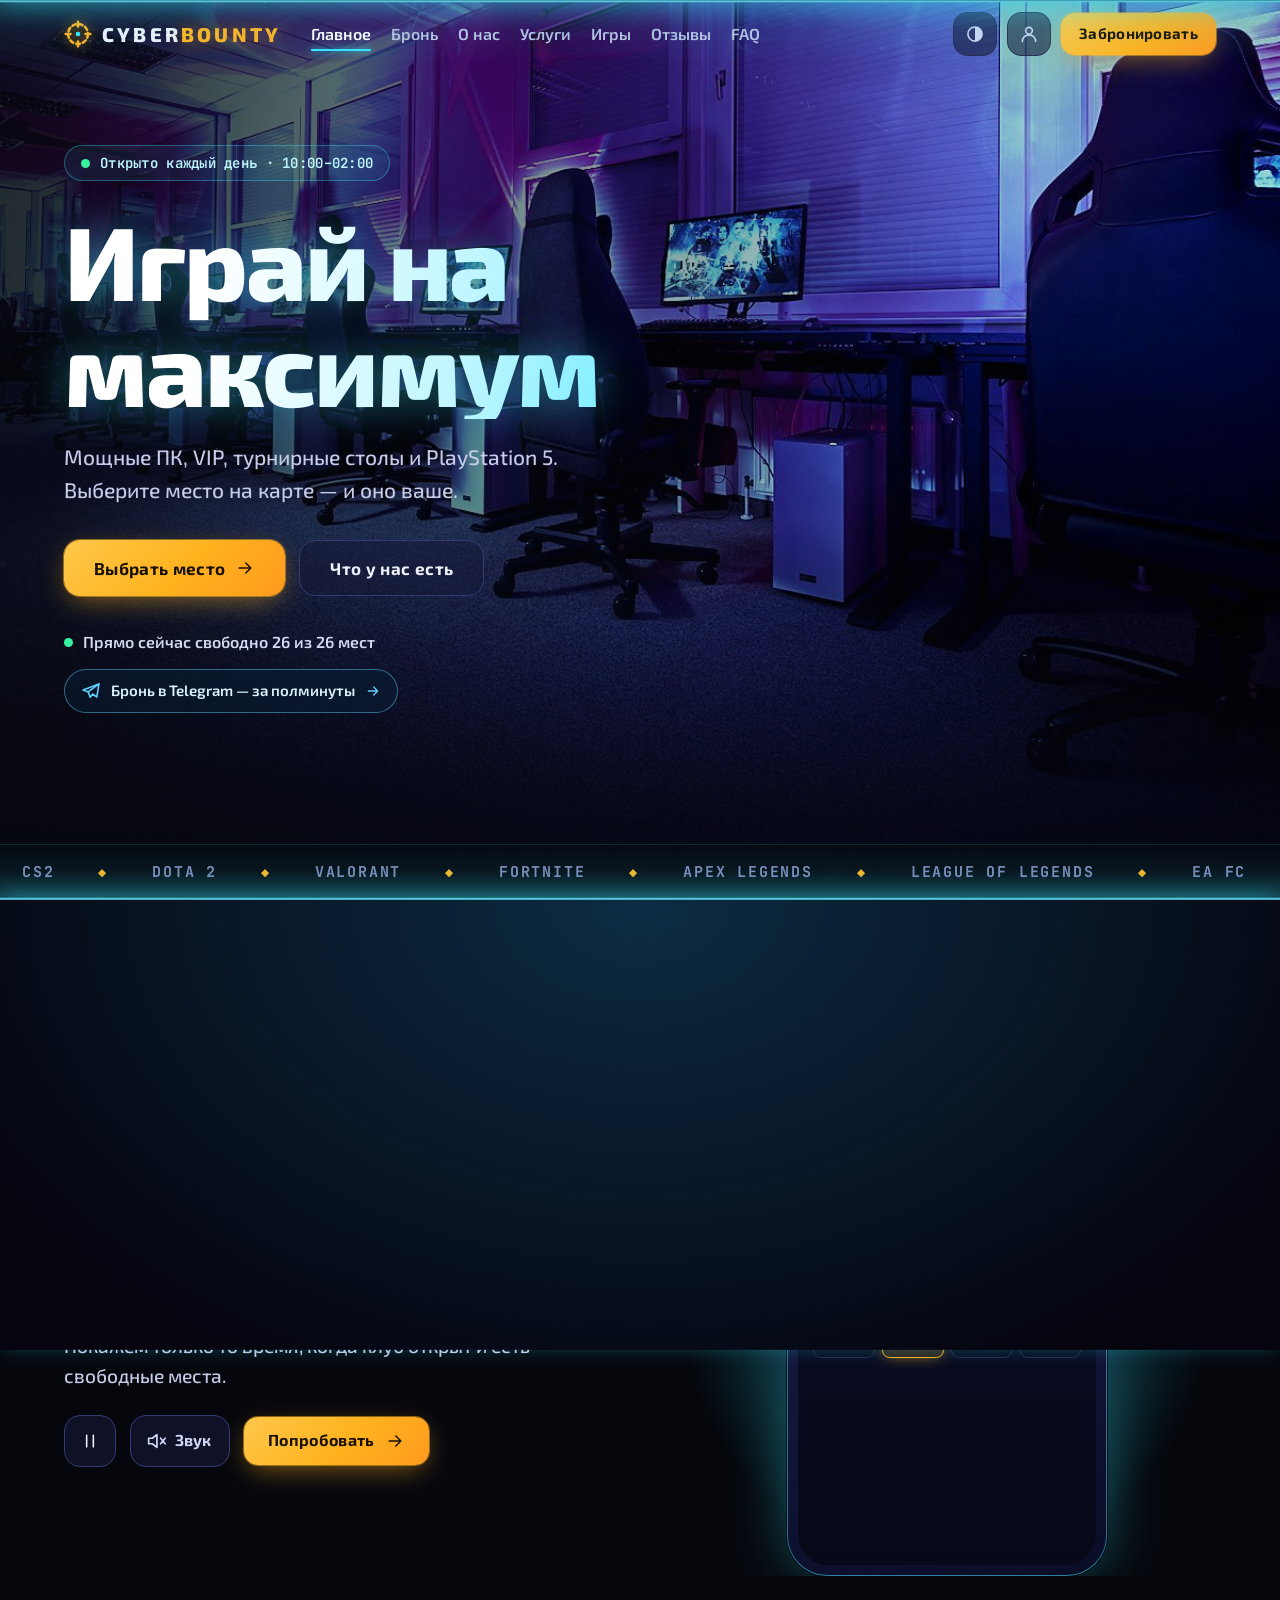
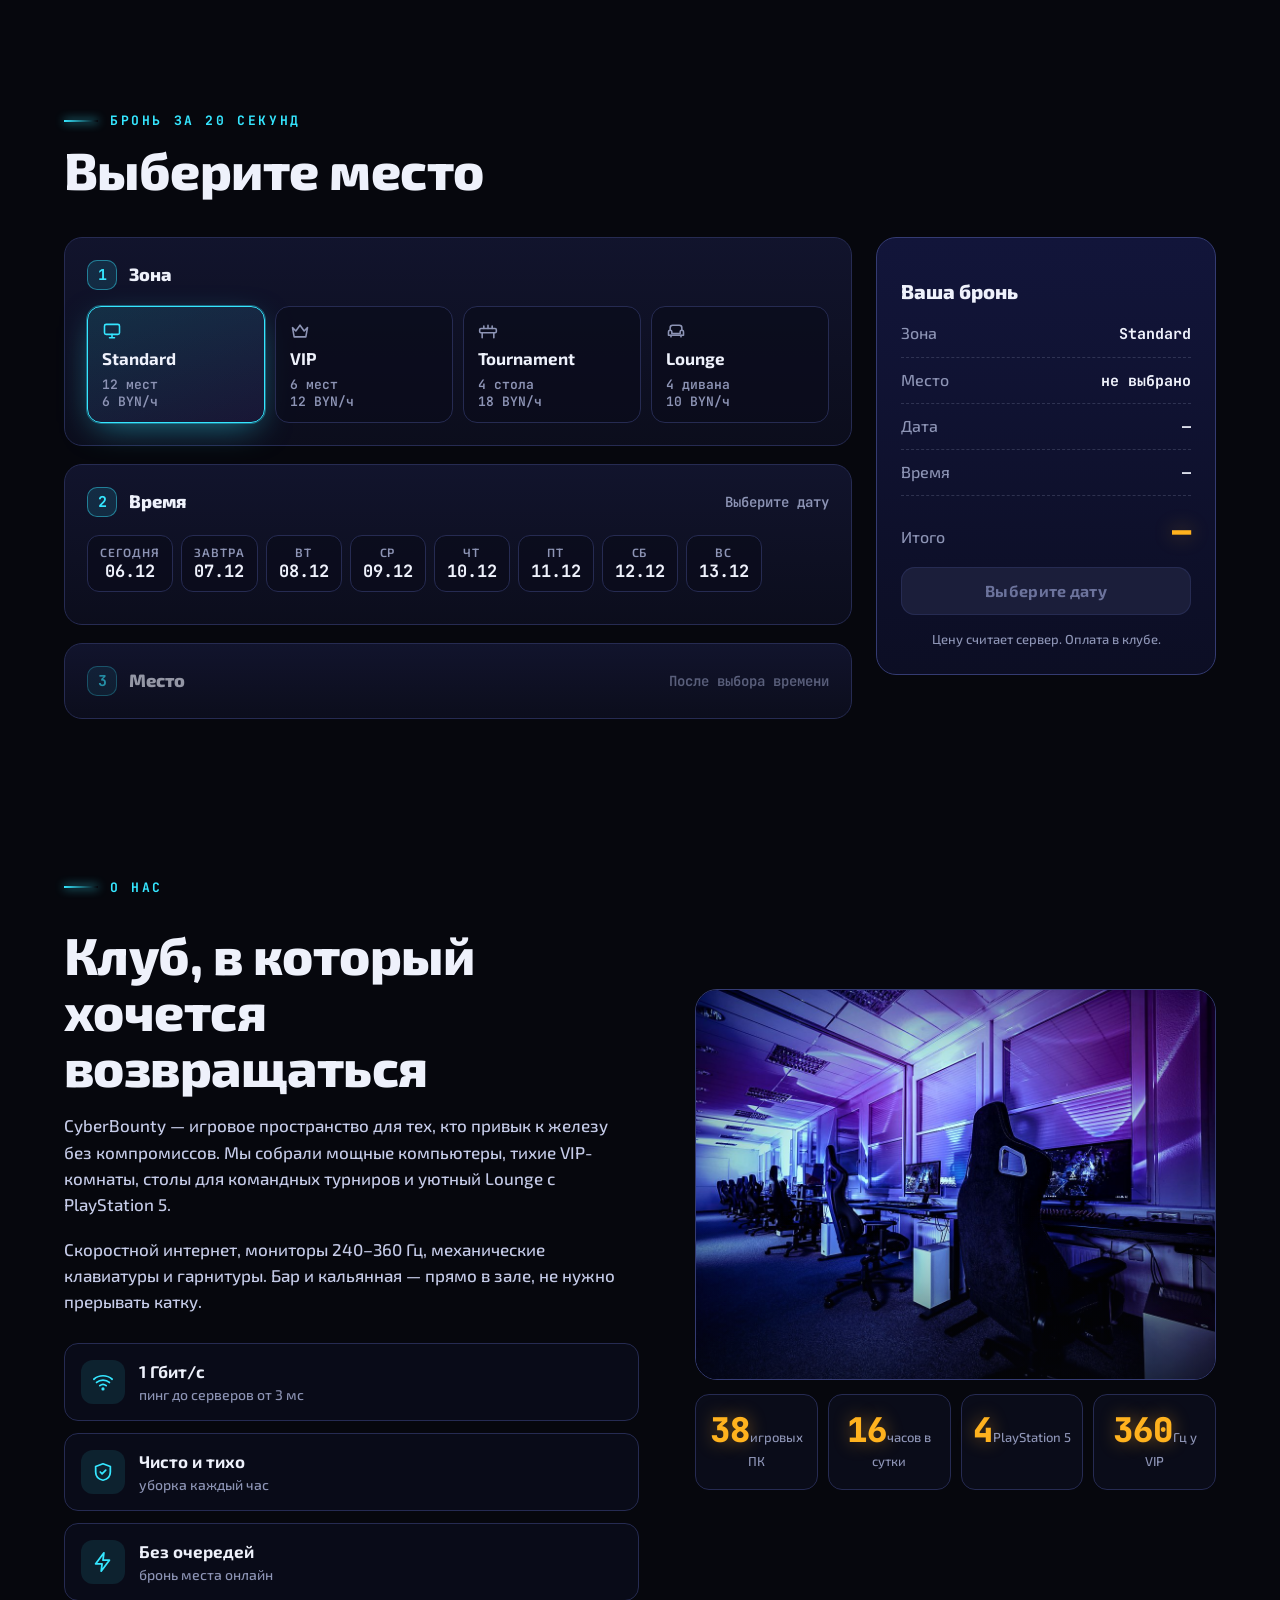
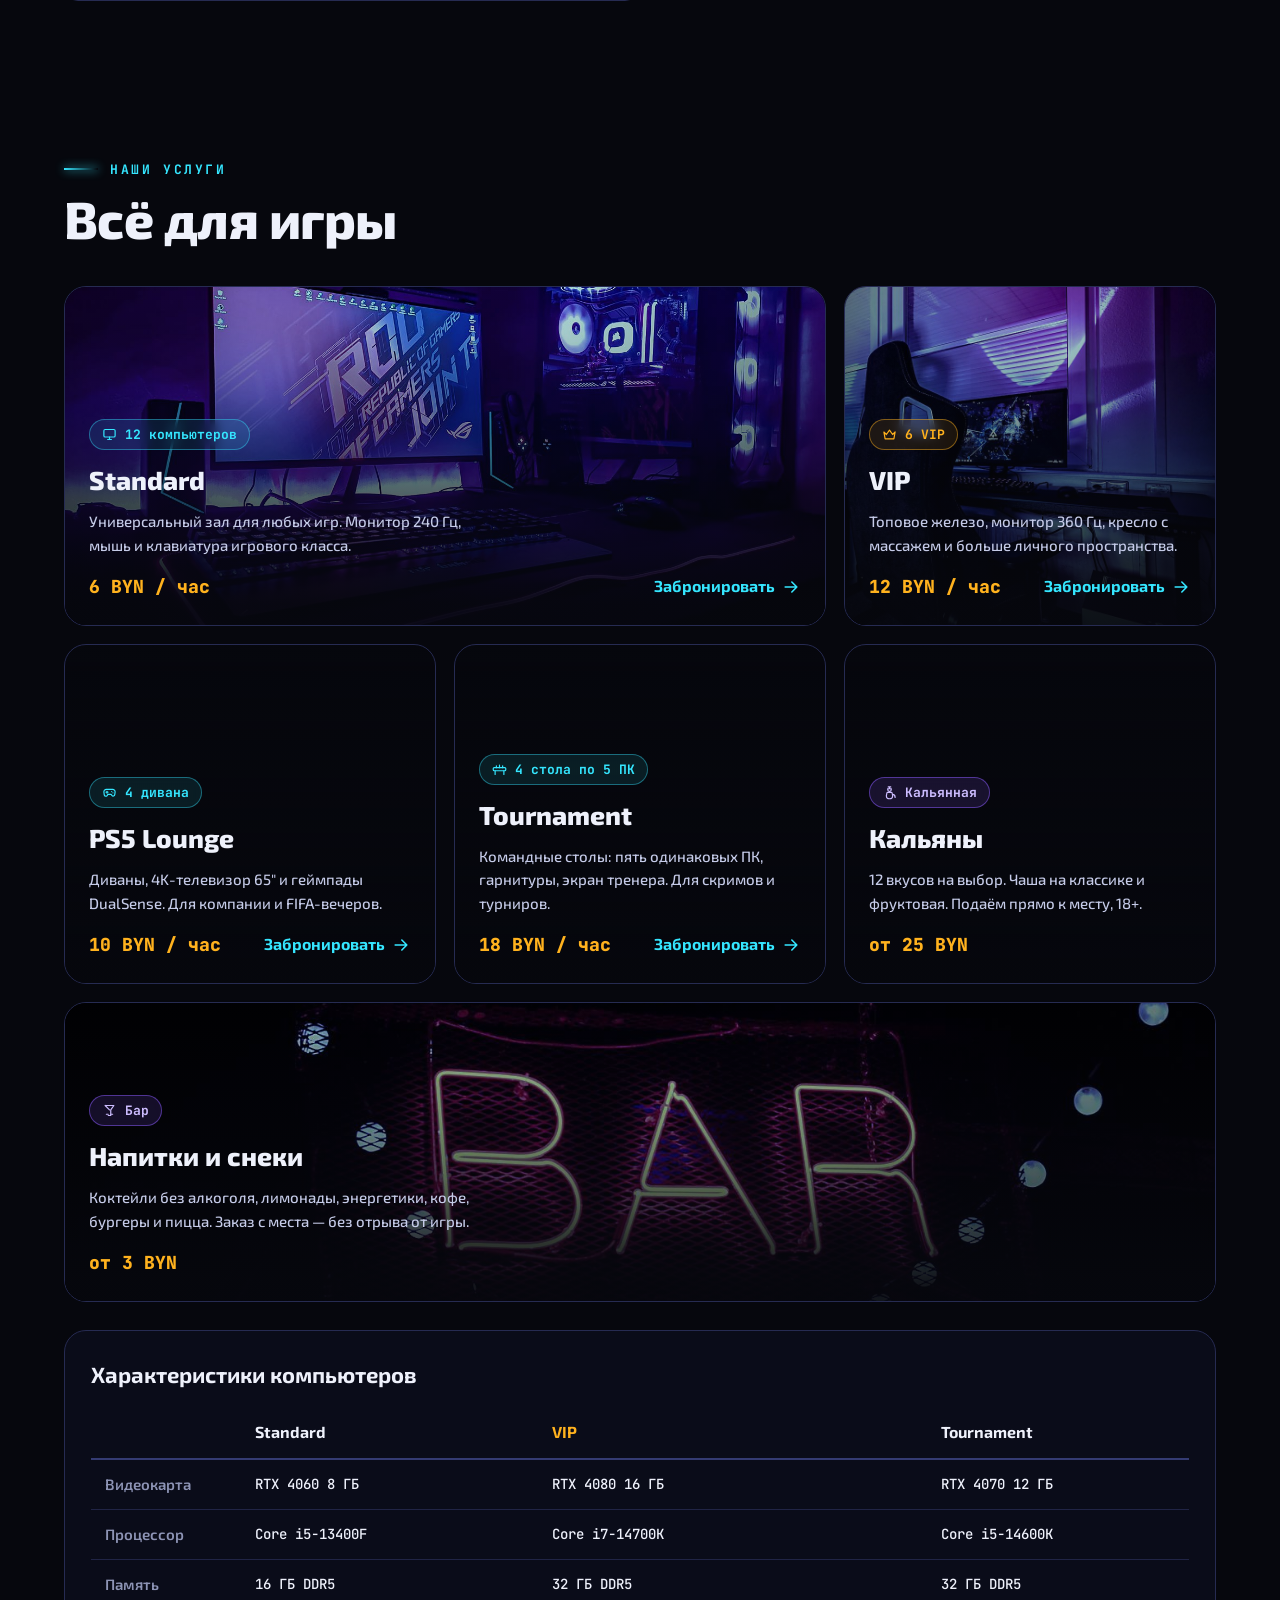
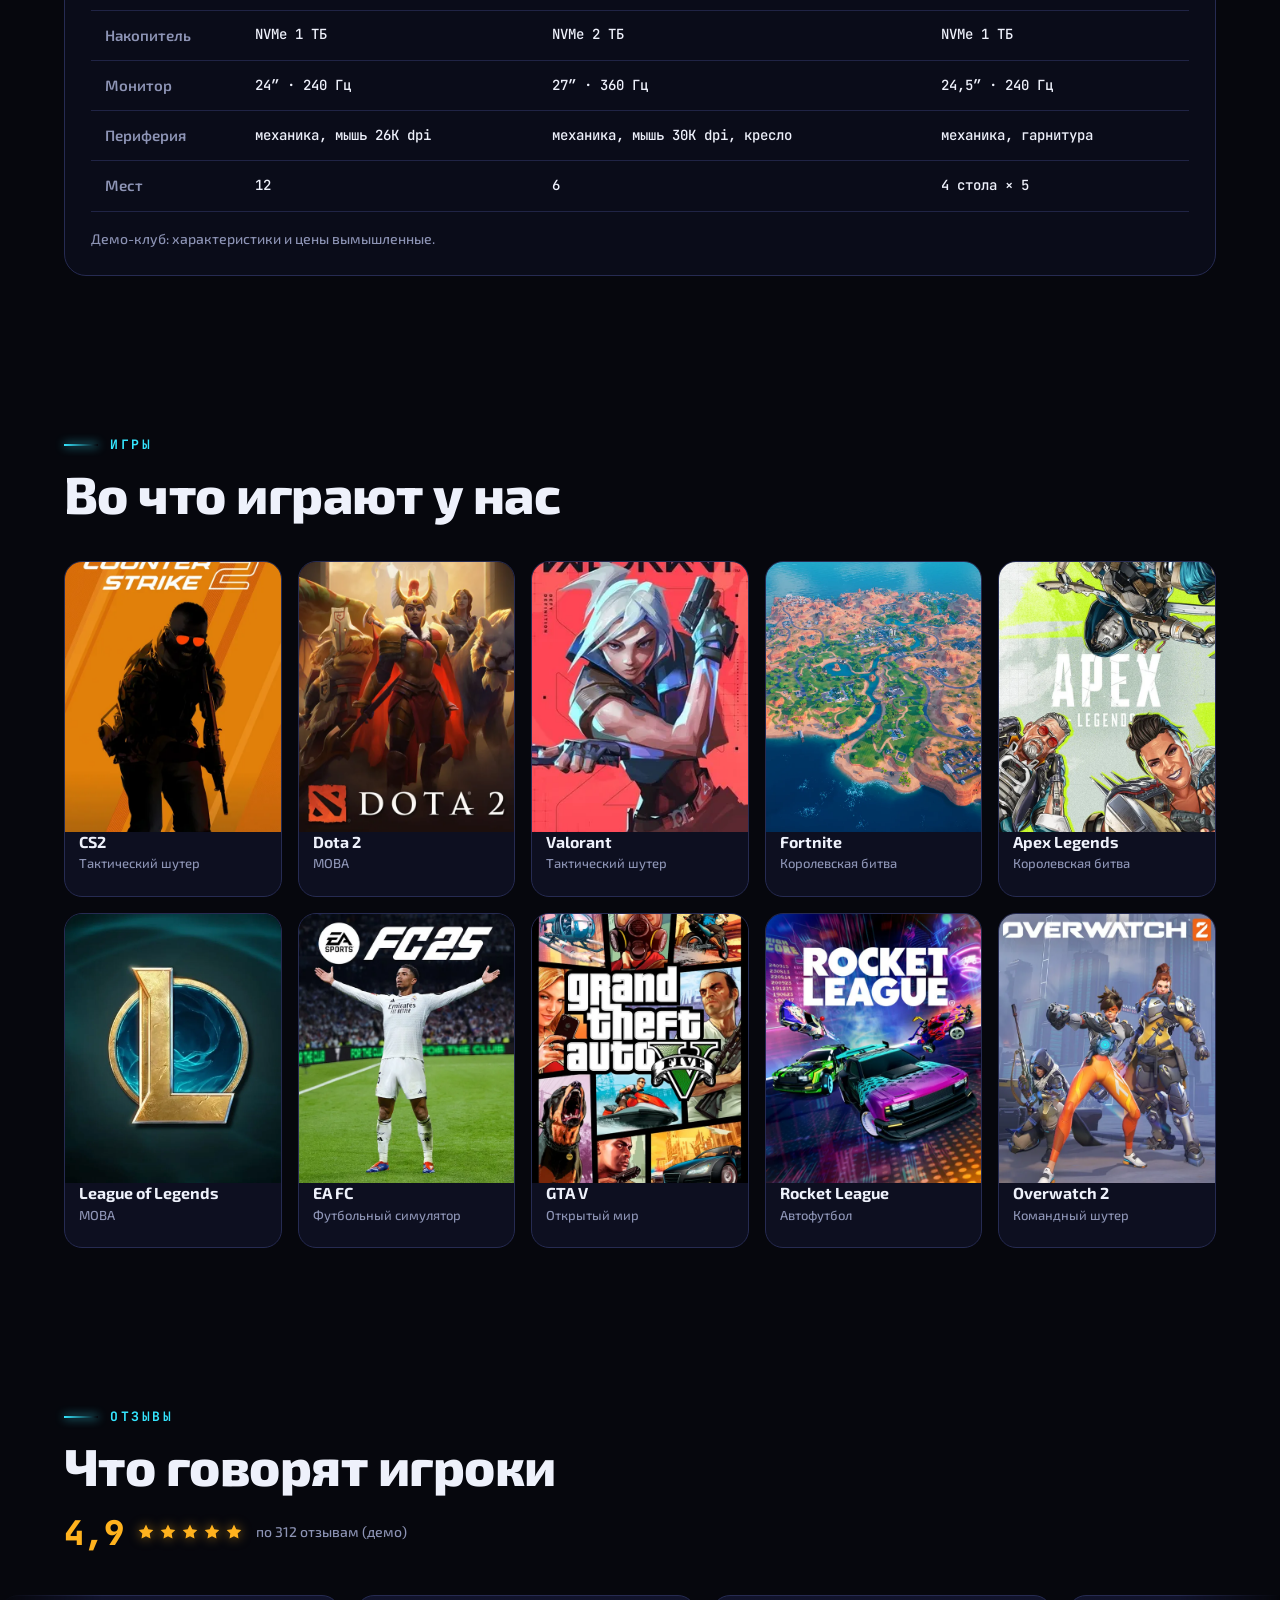
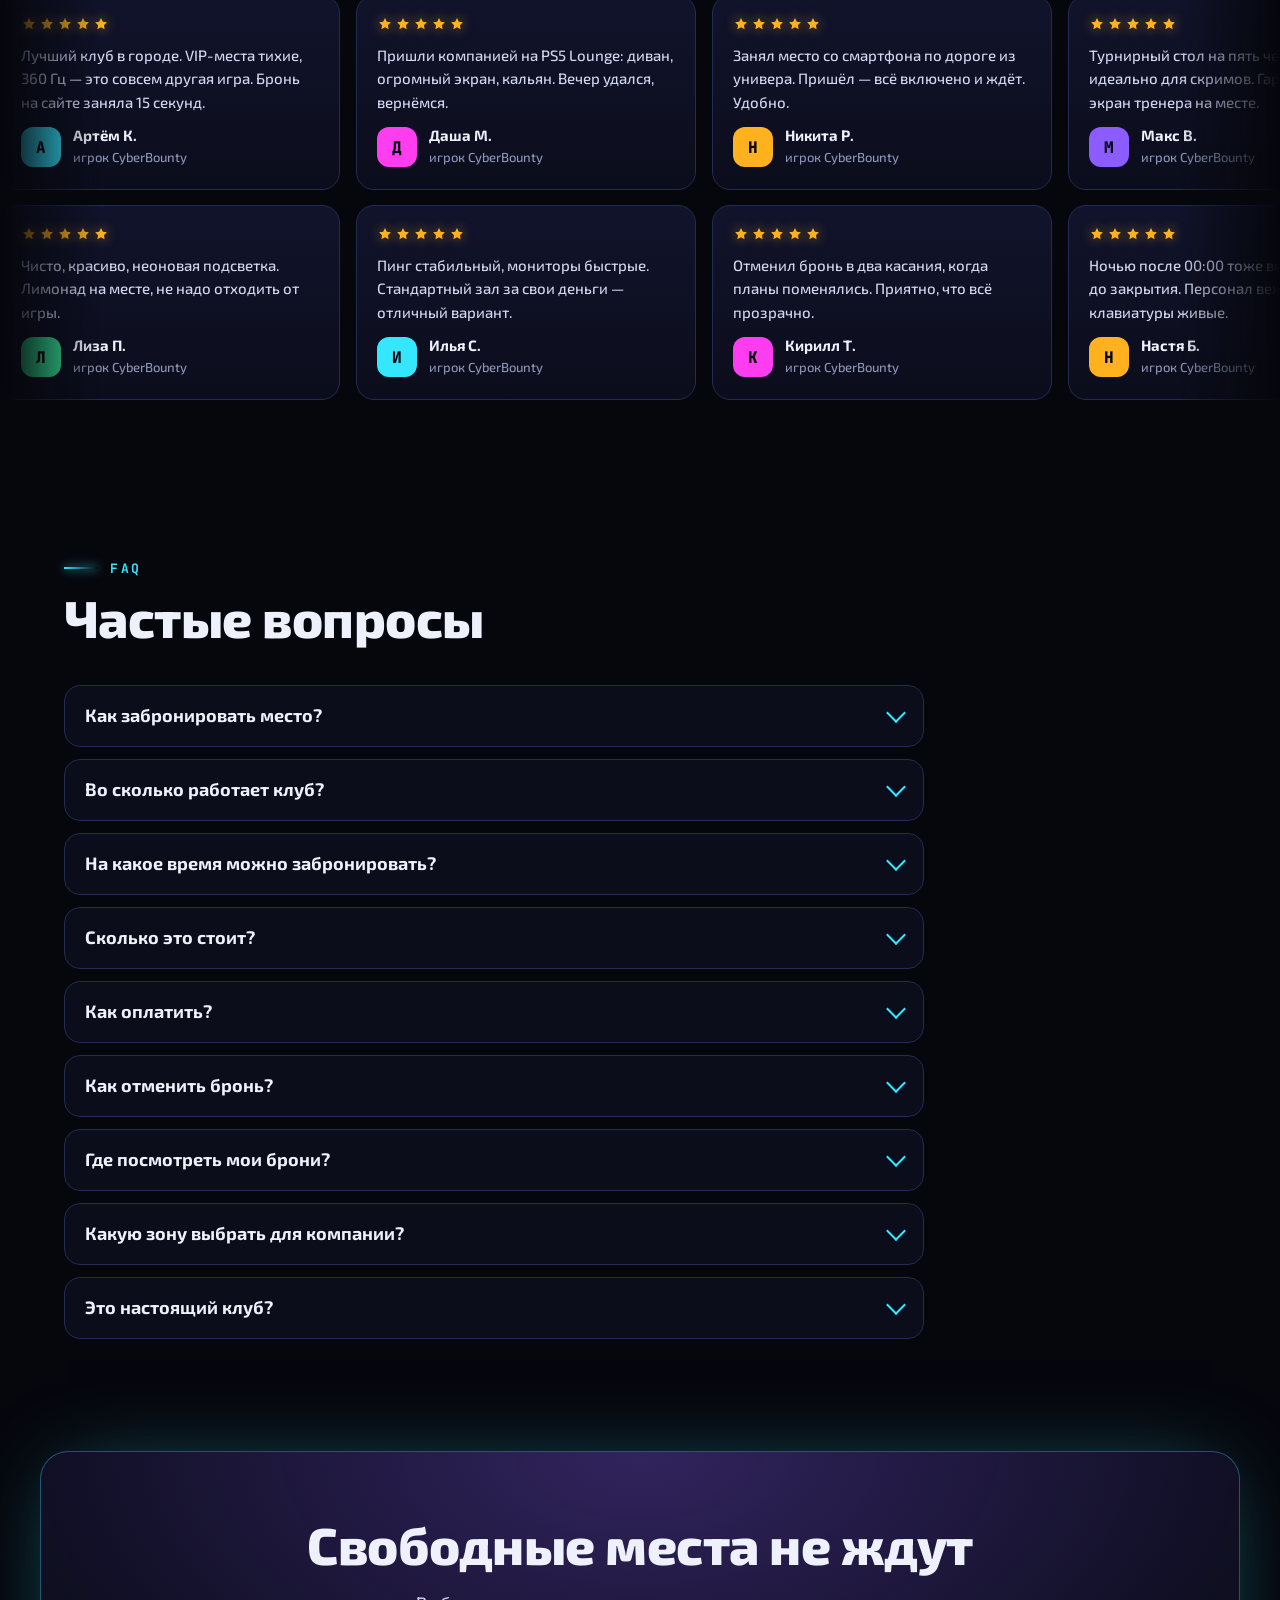
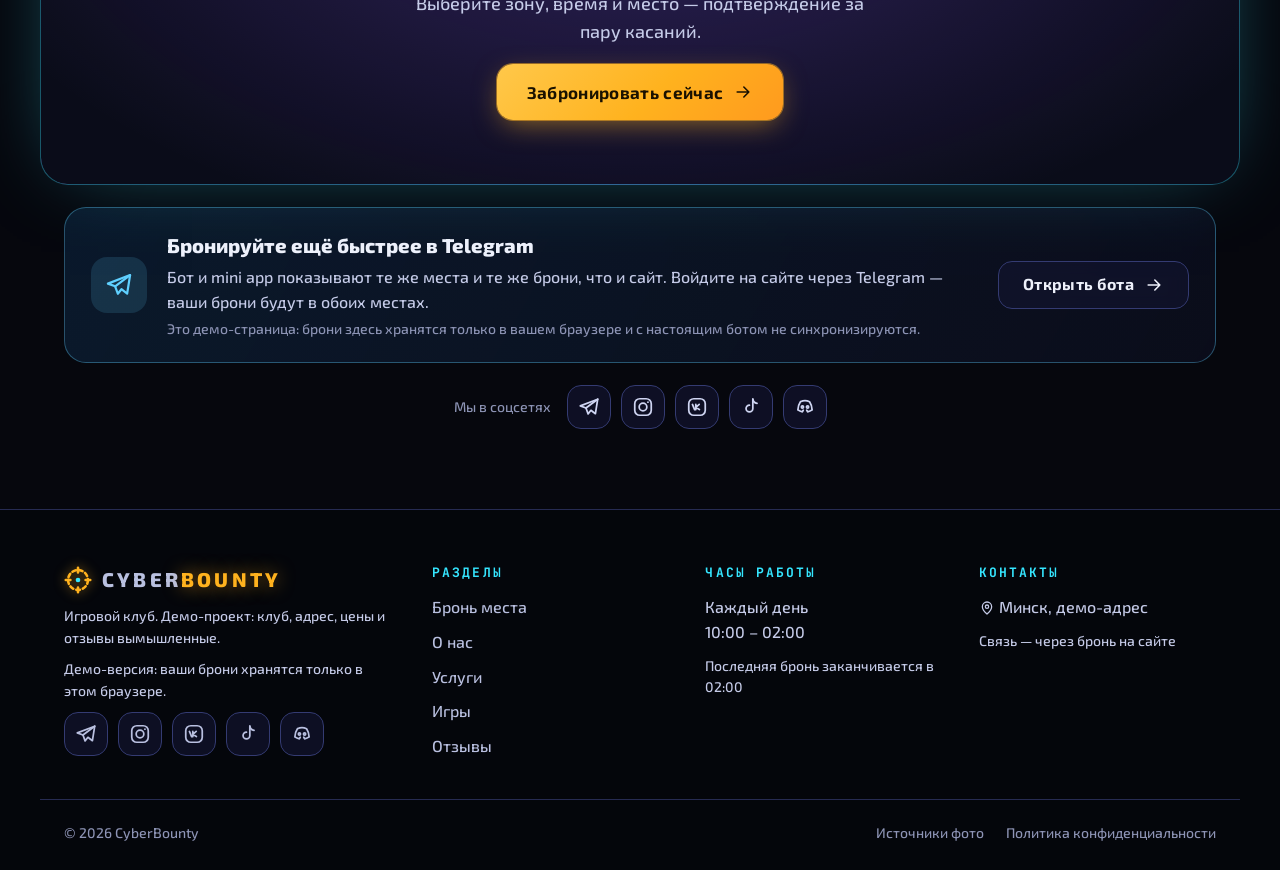
==== commit efa66c42: "Ползунок на компьютере: нажимать можно только на засечки (плавный переход) и на лампочку (тянуть), п" ====
--- a/docs/index.html
+++ b/docs/index.html
@@ -20,8 +20,8 @@
 <link rel="icon" href="data:image/svg+xml,%3Csvg xmlns='http://www.w3.org/2000/svg' viewBox='0 0 24 24' fill='none' stroke='%23ffb21e' stroke-width='2.2' stroke-linecap='round'%3E%3Ccircle cx='12' cy='12' r='8.5' stroke-dasharray='3.2 2.6'/%3E%3Cpath d='M12 1.5v4M12 18.5v4M1.5 12h4M18.5 12h4'/%3E%3Ccircle cx='12' cy='12' r='2' fill='%2335e6ff' stroke='none'/%3E%3C/svg%3E">
 <link rel="preload" href="fonts/exo2-latin.woff2" as="font" type="font/woff2" crossorigin>
 <link rel="preload" href="fonts/exo2-cyrillic.woff2" as="font" type="font/woff2" crossorigin>
-<link rel="stylesheet" href="fonts.css?v=70c6def5">
-<link rel="stylesheet" href="style.css?v=70c6def5">
+<link rel="stylesheet" href="fonts.css?v=5967e5c0">
+<link rel="stylesheet" href="style.css?v=5967e5c0">
 <script>
 (function () {
   try { if (localStorage.getItem("cb_theme") === "violet") document.documentElement.setAttribute("data-theme", "violet"); } catch (e) {}
@@ -49,7 +49,7 @@
 })();
 </script>
 <noscript><style>.intro{display:none!important}.hero__in>*{opacity:1!important;transform:none!important}</style></noscript>
-<script src="nocopy.js?v=70c6def5"></script>
+<script src="nocopy.js?v=5967e5c0"></script>
 </head>
 <body>
 
@@ -591,10 +591,10 @@
 
 <div class="toasts" id="toasts" aria-live="polite"></div>
 
-<script src="site-config.js?v=70c6def5"></script>
-<script src="demo.js?v=70c6def5"></script>
-<script src="games.js?v=70c6def5" defer></script>
-<script src="app.js?v=70c6def5" defer></script>
-<script src="effects.js?v=70c6def5" defer></script>
+<script src="site-config.js?v=5967e5c0"></script>
+<script src="demo.js?v=5967e5c0"></script>
+<script src="games.js?v=5967e5c0" defer></script>
+<script src="app.js?v=5967e5c0" defer></script>
+<script src="effects.js?v=5967e5c0" defer></script>
 </body>
 </html>
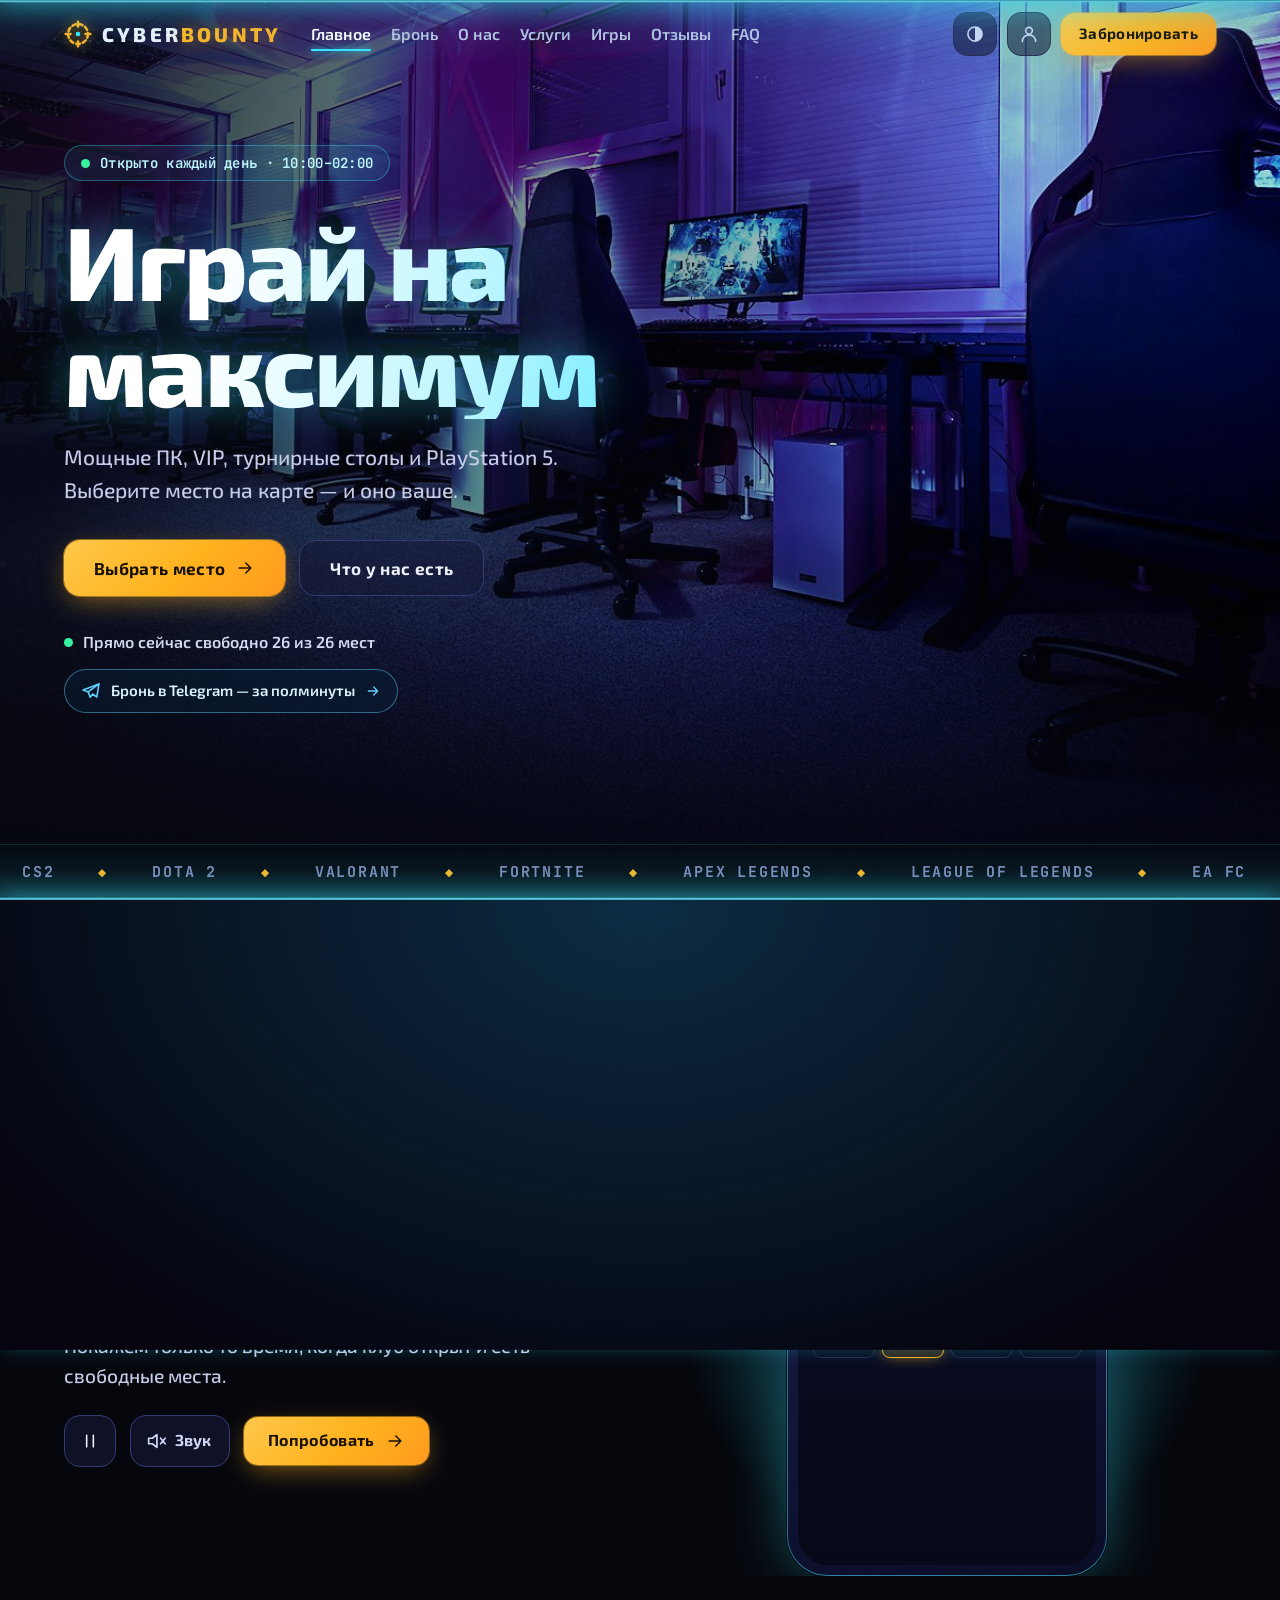
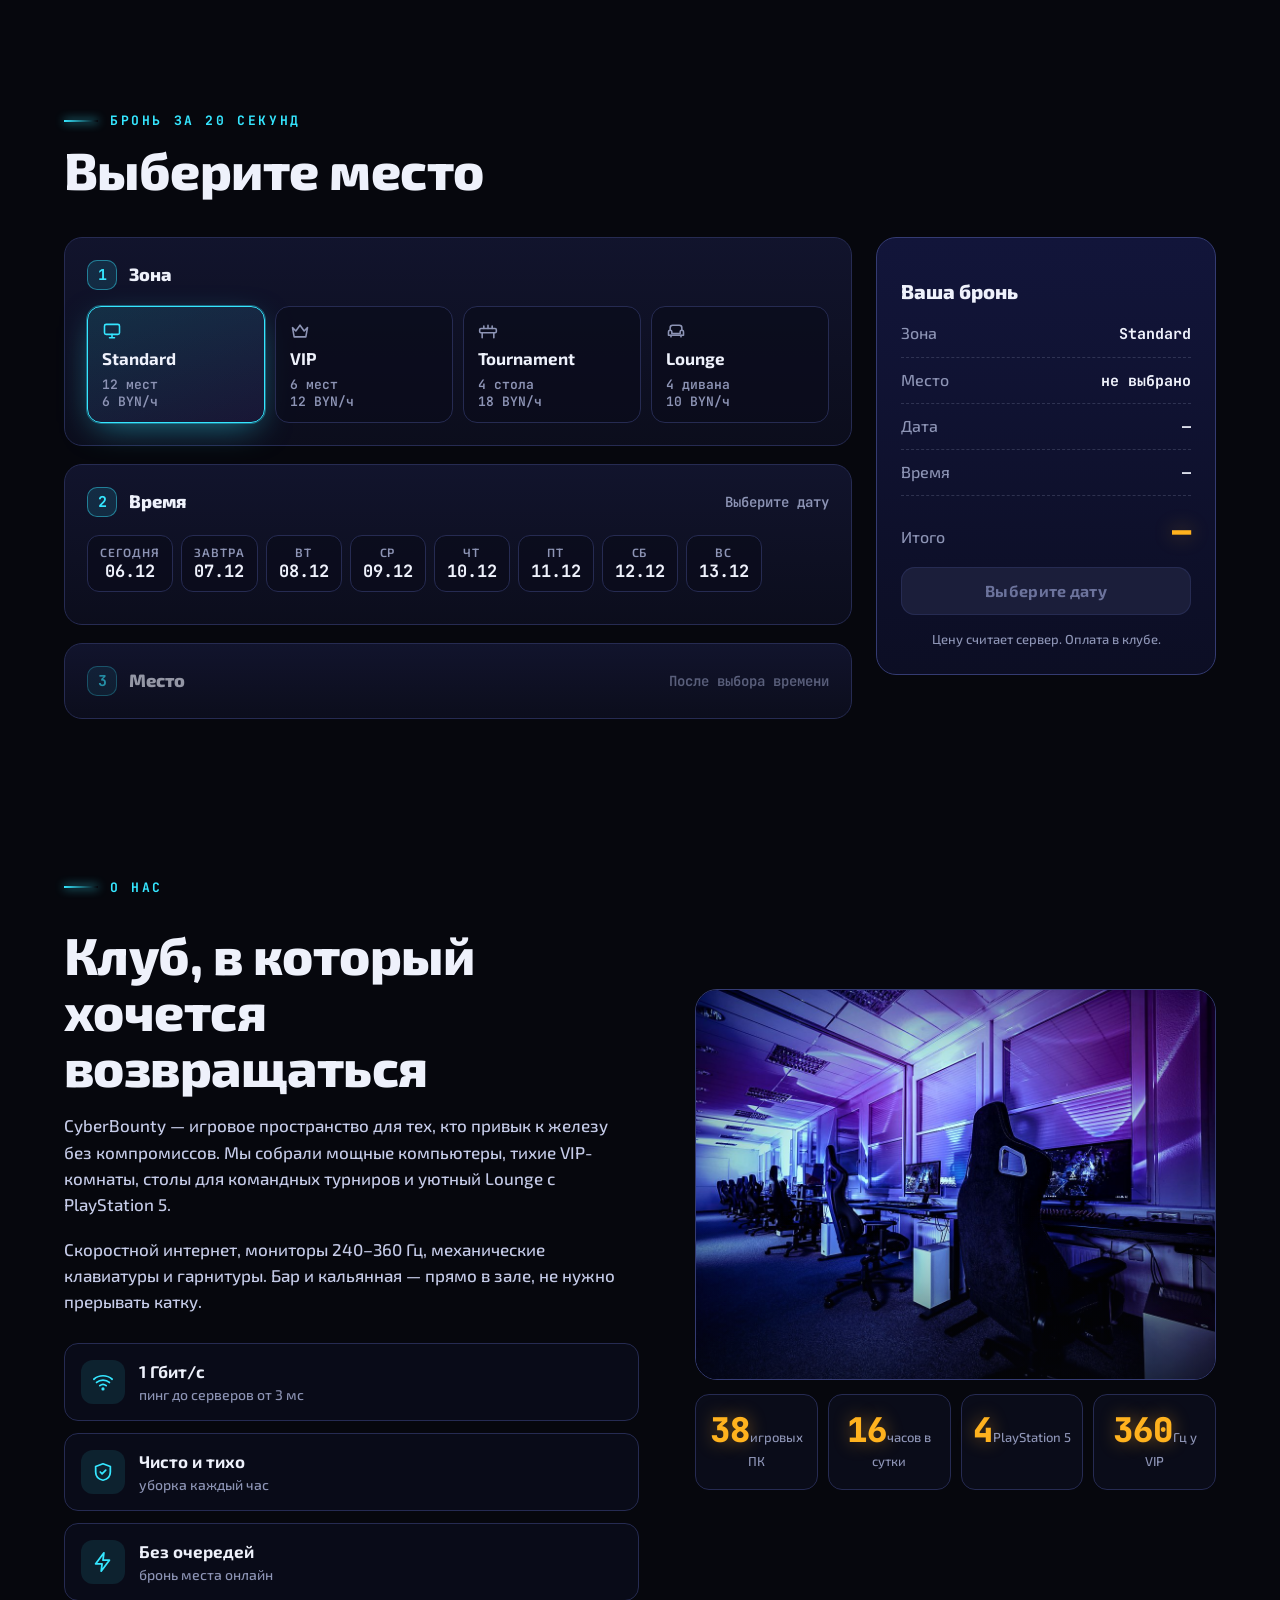
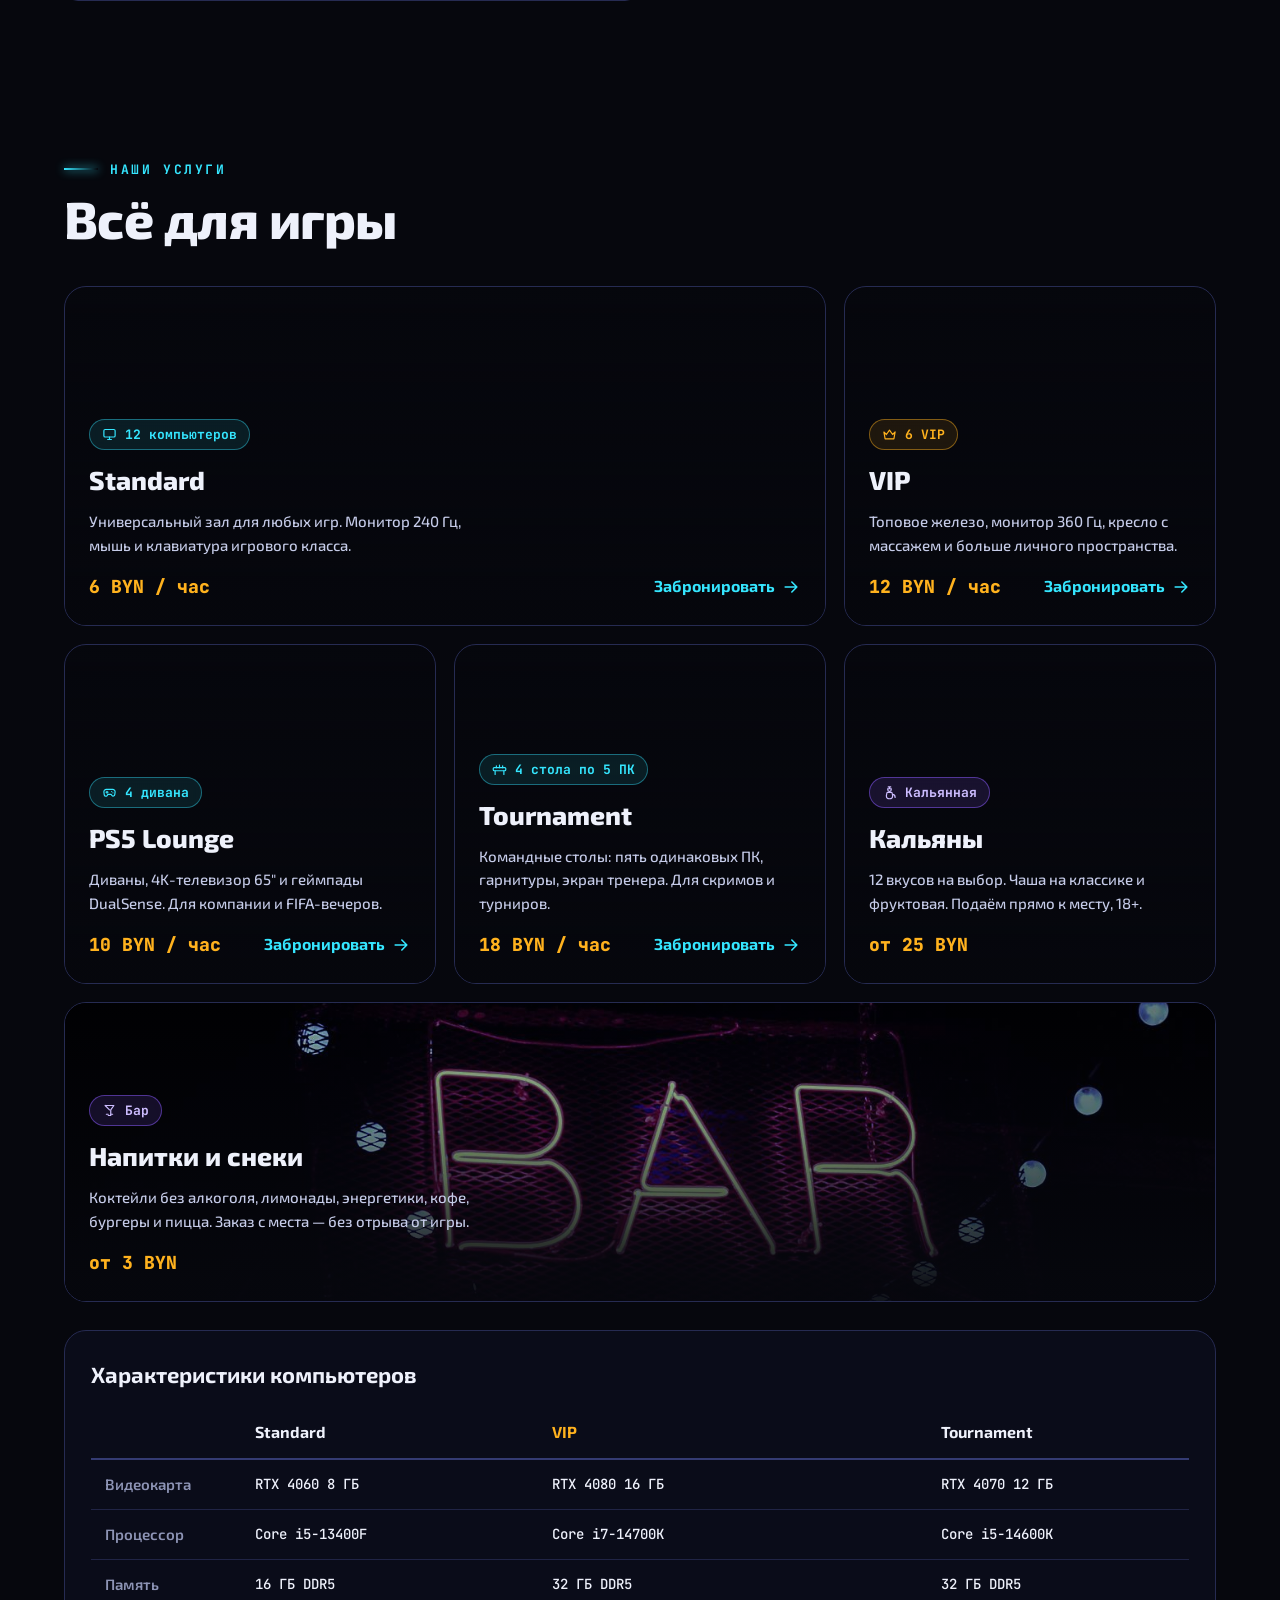
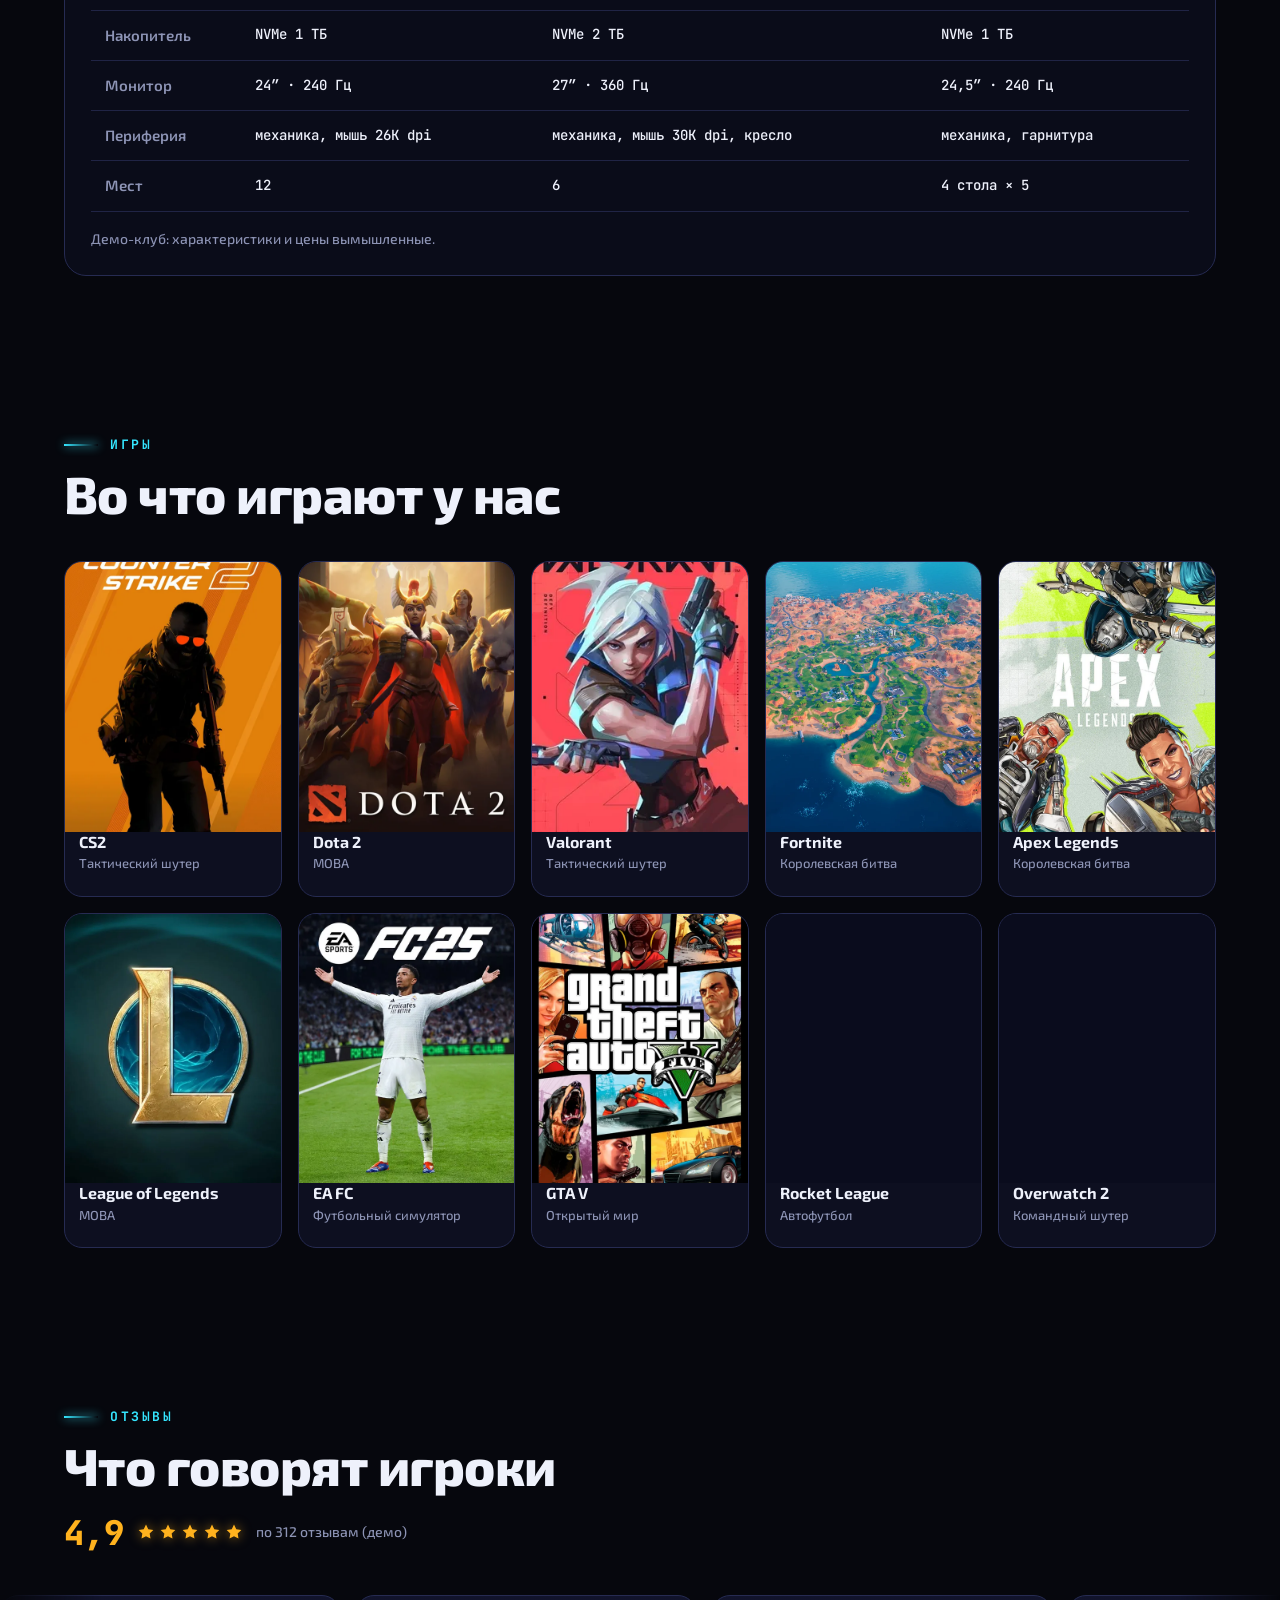
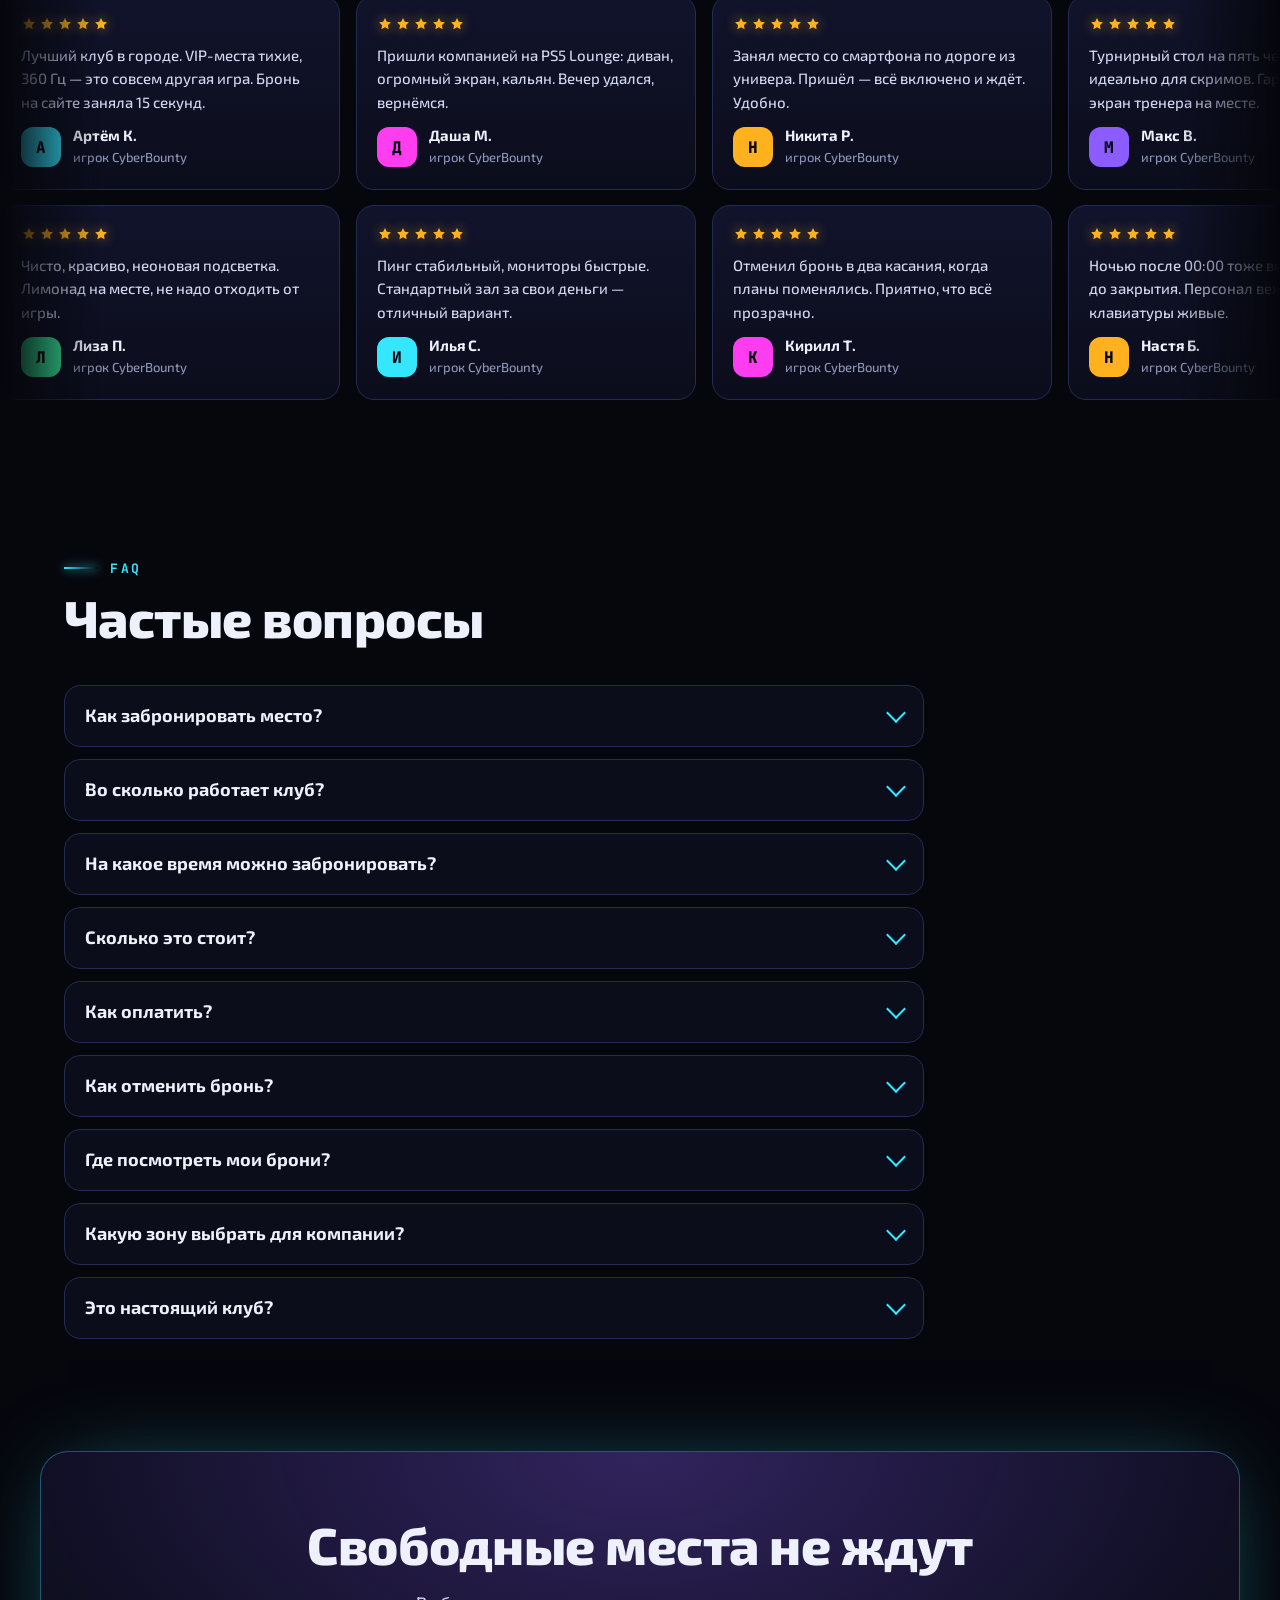
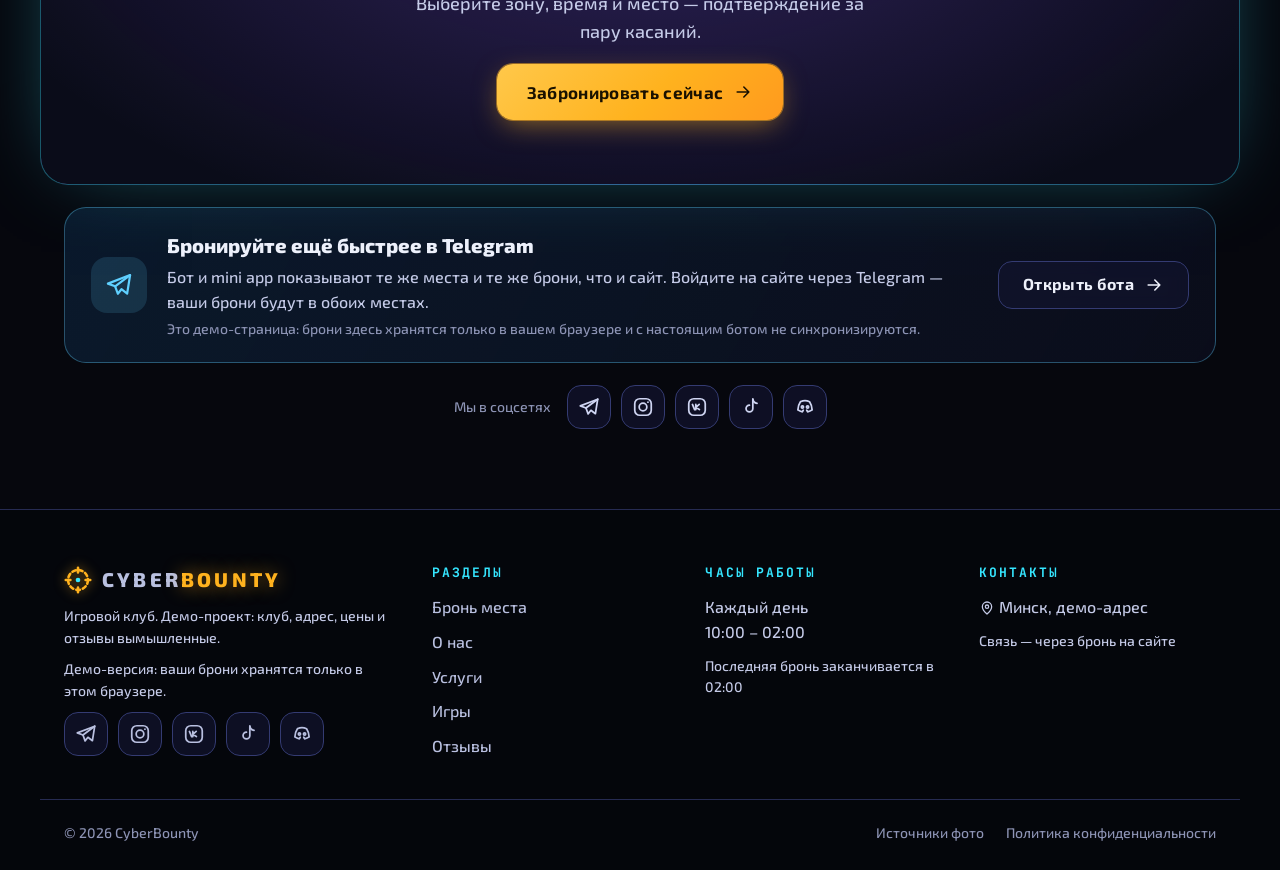
==== commit 0cebea24: "Телефон: молния и глитч при смене темы возвращены в лёгком виде (без фильтра размытия и смешивания с" ====
--- a/docs/index.html
+++ b/docs/index.html
@@ -20,8 +20,8 @@
 <link rel="icon" href="data:image/svg+xml,%3Csvg xmlns='http://www.w3.org/2000/svg' viewBox='0 0 24 24' fill='none' stroke='%23ffb21e' stroke-width='2.2' stroke-linecap='round'%3E%3Ccircle cx='12' cy='12' r='8.5' stroke-dasharray='3.2 2.6'/%3E%3Cpath d='M12 1.5v4M12 18.5v4M1.5 12h4M18.5 12h4'/%3E%3Ccircle cx='12' cy='12' r='2' fill='%2335e6ff' stroke='none'/%3E%3C/svg%3E">
 <link rel="preload" href="fonts/exo2-latin.woff2" as="font" type="font/woff2" crossorigin>
 <link rel="preload" href="fonts/exo2-cyrillic.woff2" as="font" type="font/woff2" crossorigin>
-<link rel="stylesheet" href="fonts.css?v=5967e5c0">
-<link rel="stylesheet" href="style.css?v=5967e5c0">
+<link rel="stylesheet" href="fonts.css?v=cf39ec52">
+<link rel="stylesheet" href="style.css?v=cf39ec52">
 <script>
 (function () {
   try { if (localStorage.getItem("cb_theme") === "violet") document.documentElement.setAttribute("data-theme", "violet"); } catch (e) {}
@@ -49,7 +49,7 @@
 })();
 </script>
 <noscript><style>.intro{display:none!important}.hero__in>*{opacity:1!important;transform:none!important}</style></noscript>
-<script src="nocopy.js?v=5967e5c0"></script>
+<script src="nocopy.js?v=cf39ec52"></script>
 </head>
 <body>
 
@@ -591,10 +591,10 @@
 
 <div class="toasts" id="toasts" aria-live="polite"></div>
 
-<script src="site-config.js?v=5967e5c0"></script>
-<script src="demo.js?v=5967e5c0"></script>
-<script src="games.js?v=5967e5c0" defer></script>
-<script src="app.js?v=5967e5c0" defer></script>
-<script src="effects.js?v=5967e5c0" defer></script>
+<script src="site-config.js?v=cf39ec52"></script>
+<script src="demo.js?v=cf39ec52"></script>
+<script src="games.js?v=cf39ec52" defer></script>
+<script src="app.js?v=cf39ec52" defer></script>
+<script src="effects.js?v=cf39ec52" defer></script>
 </body>
 </html>
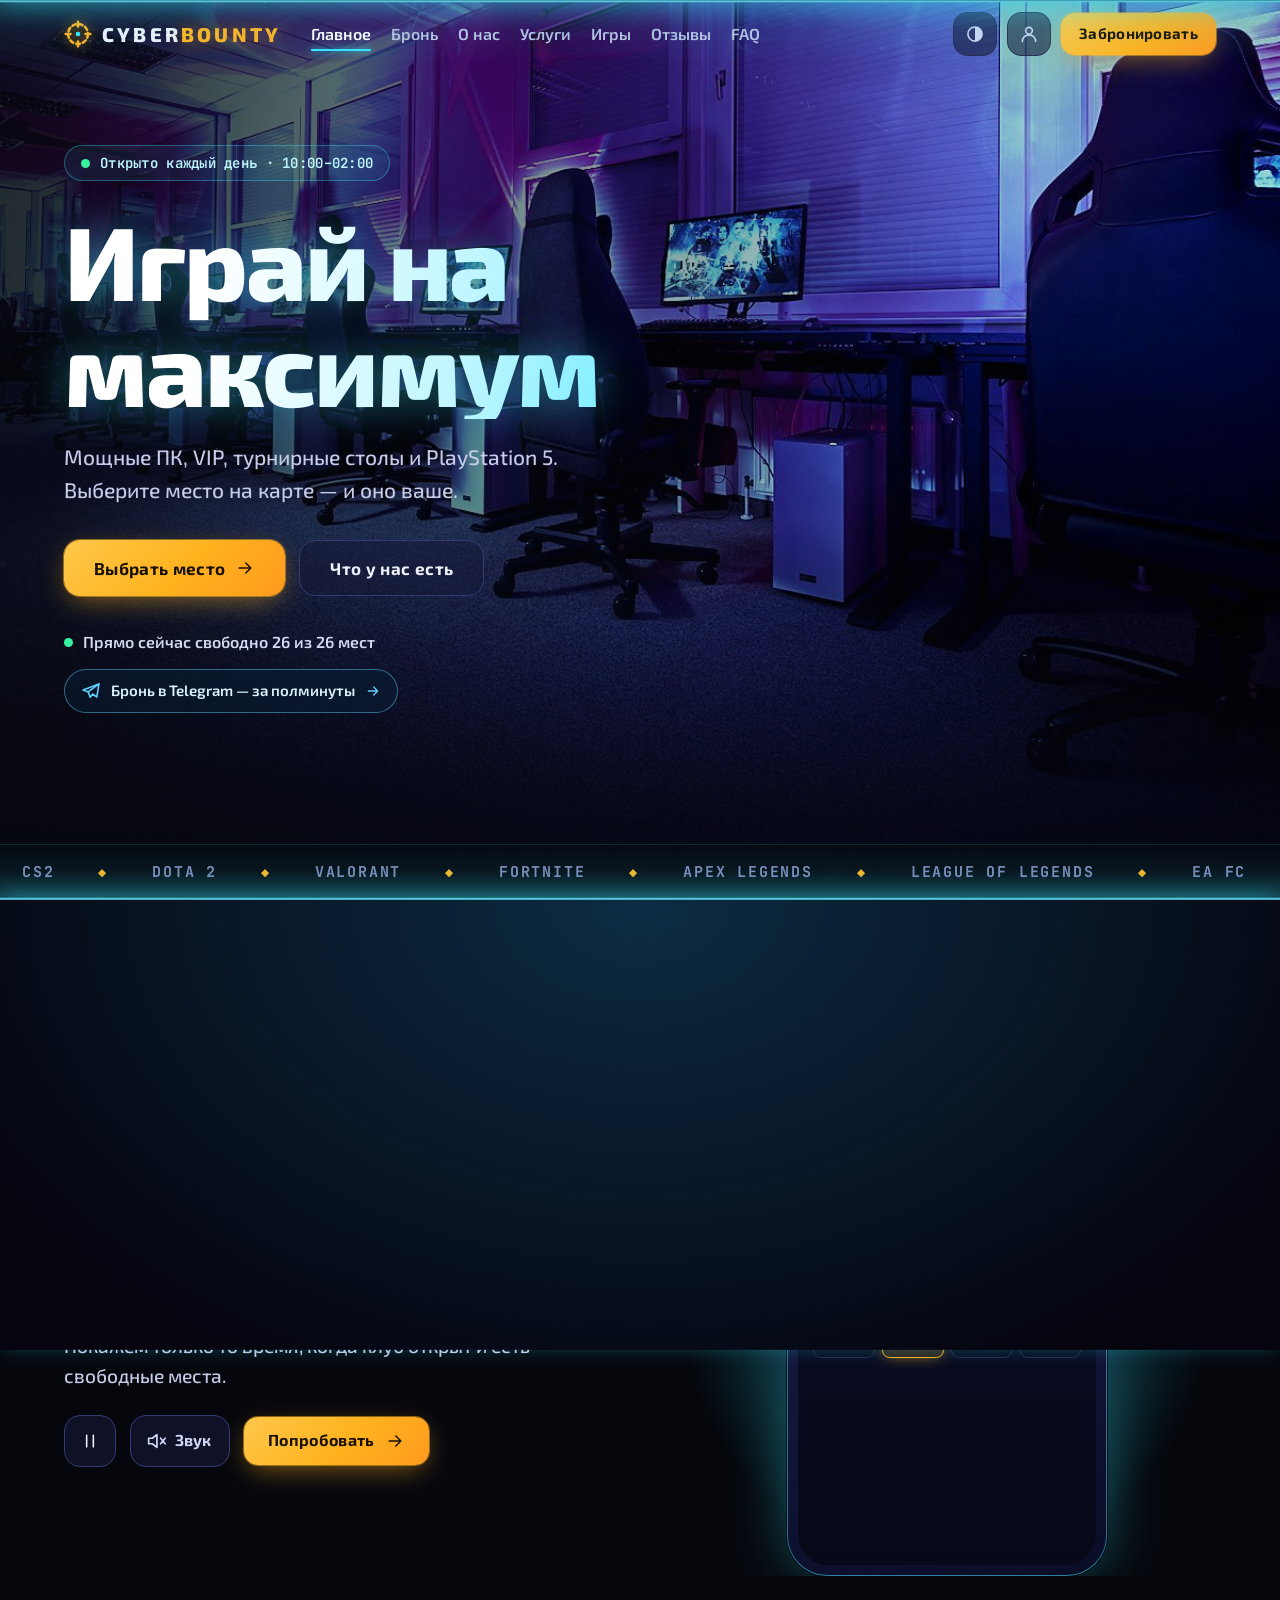
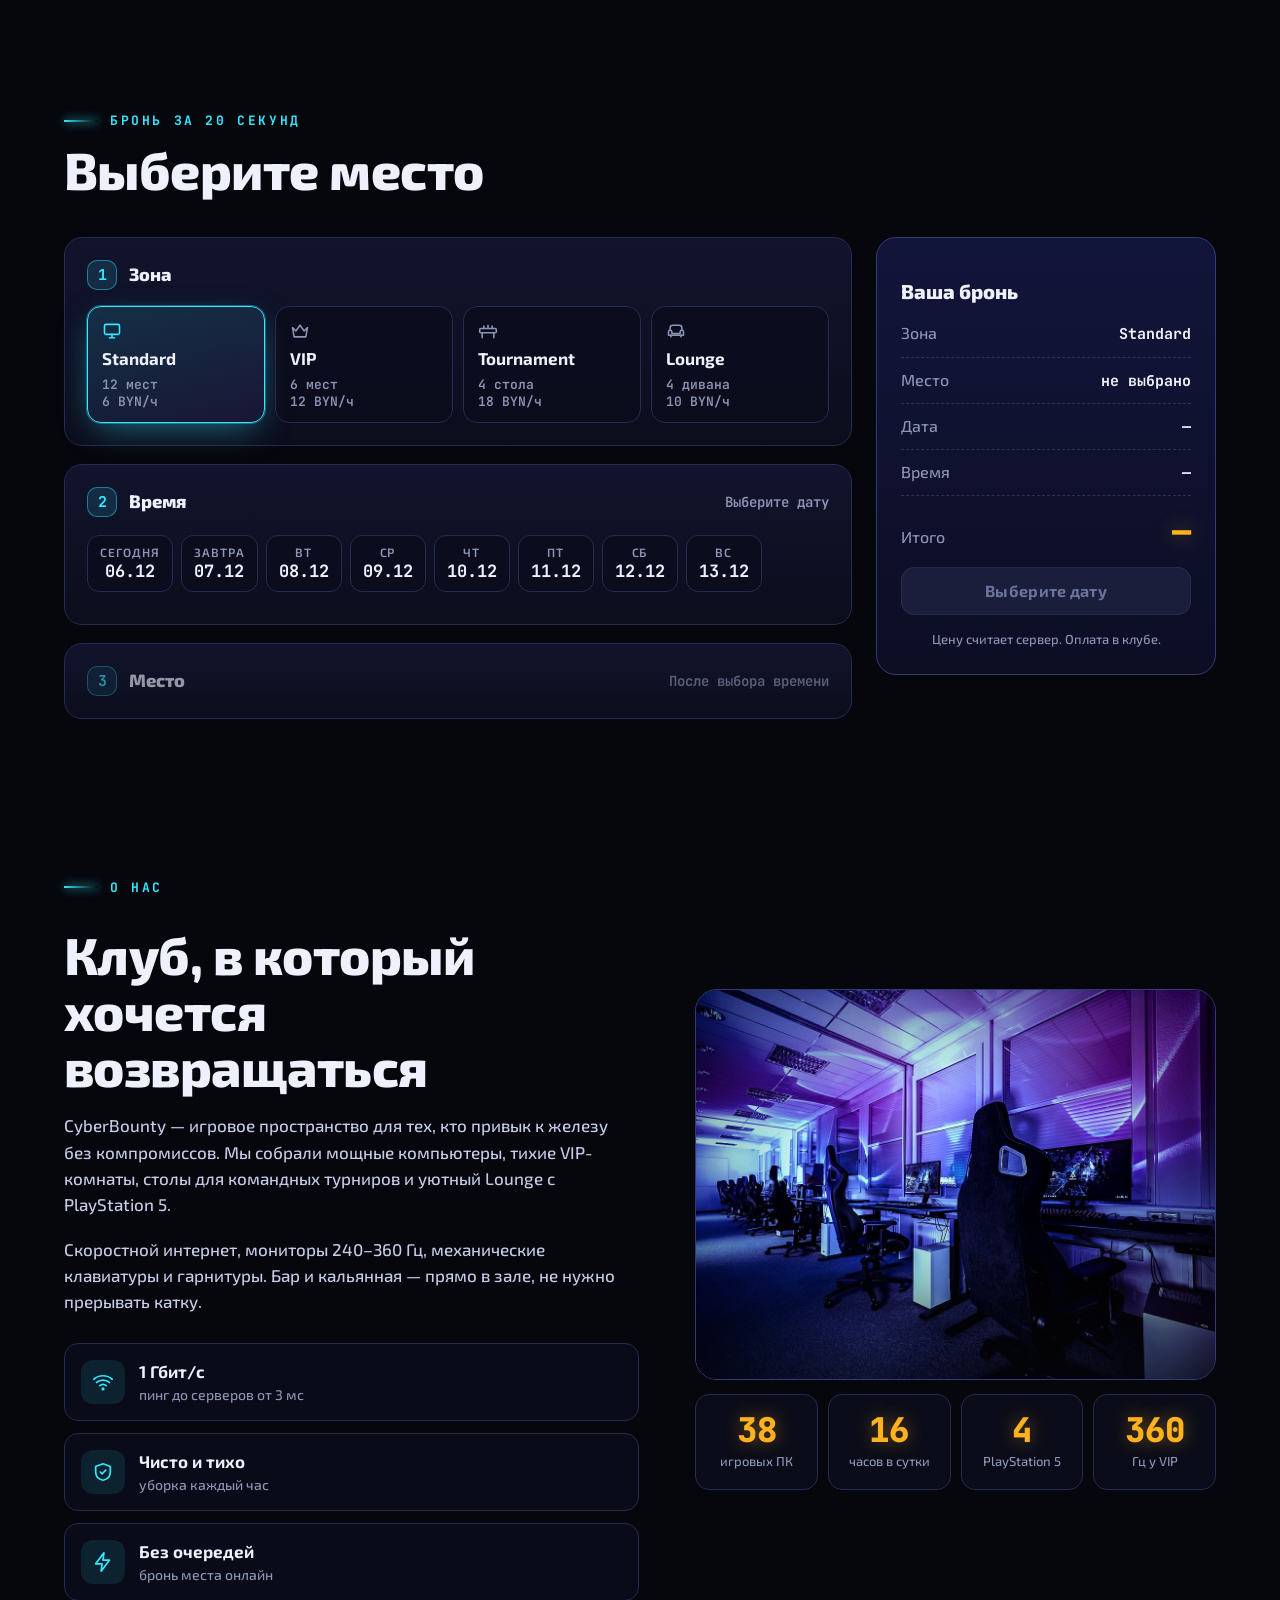
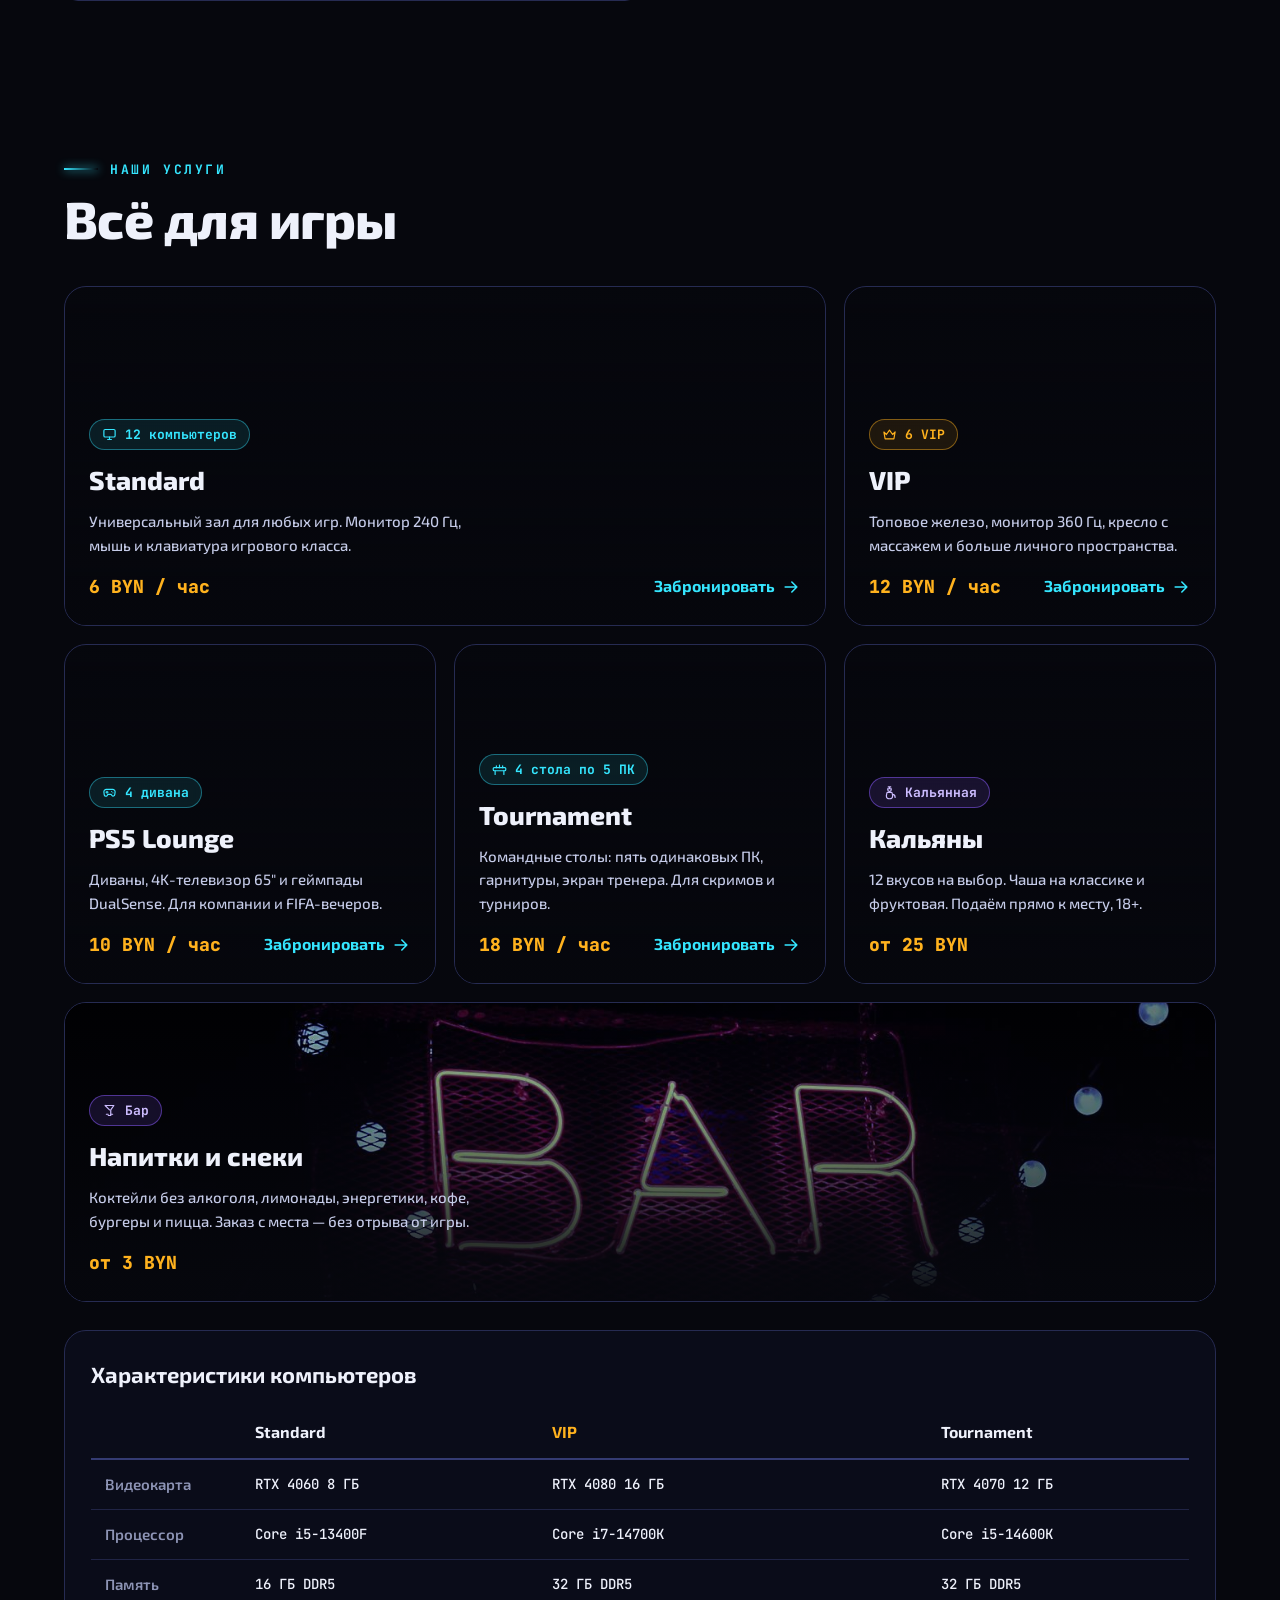
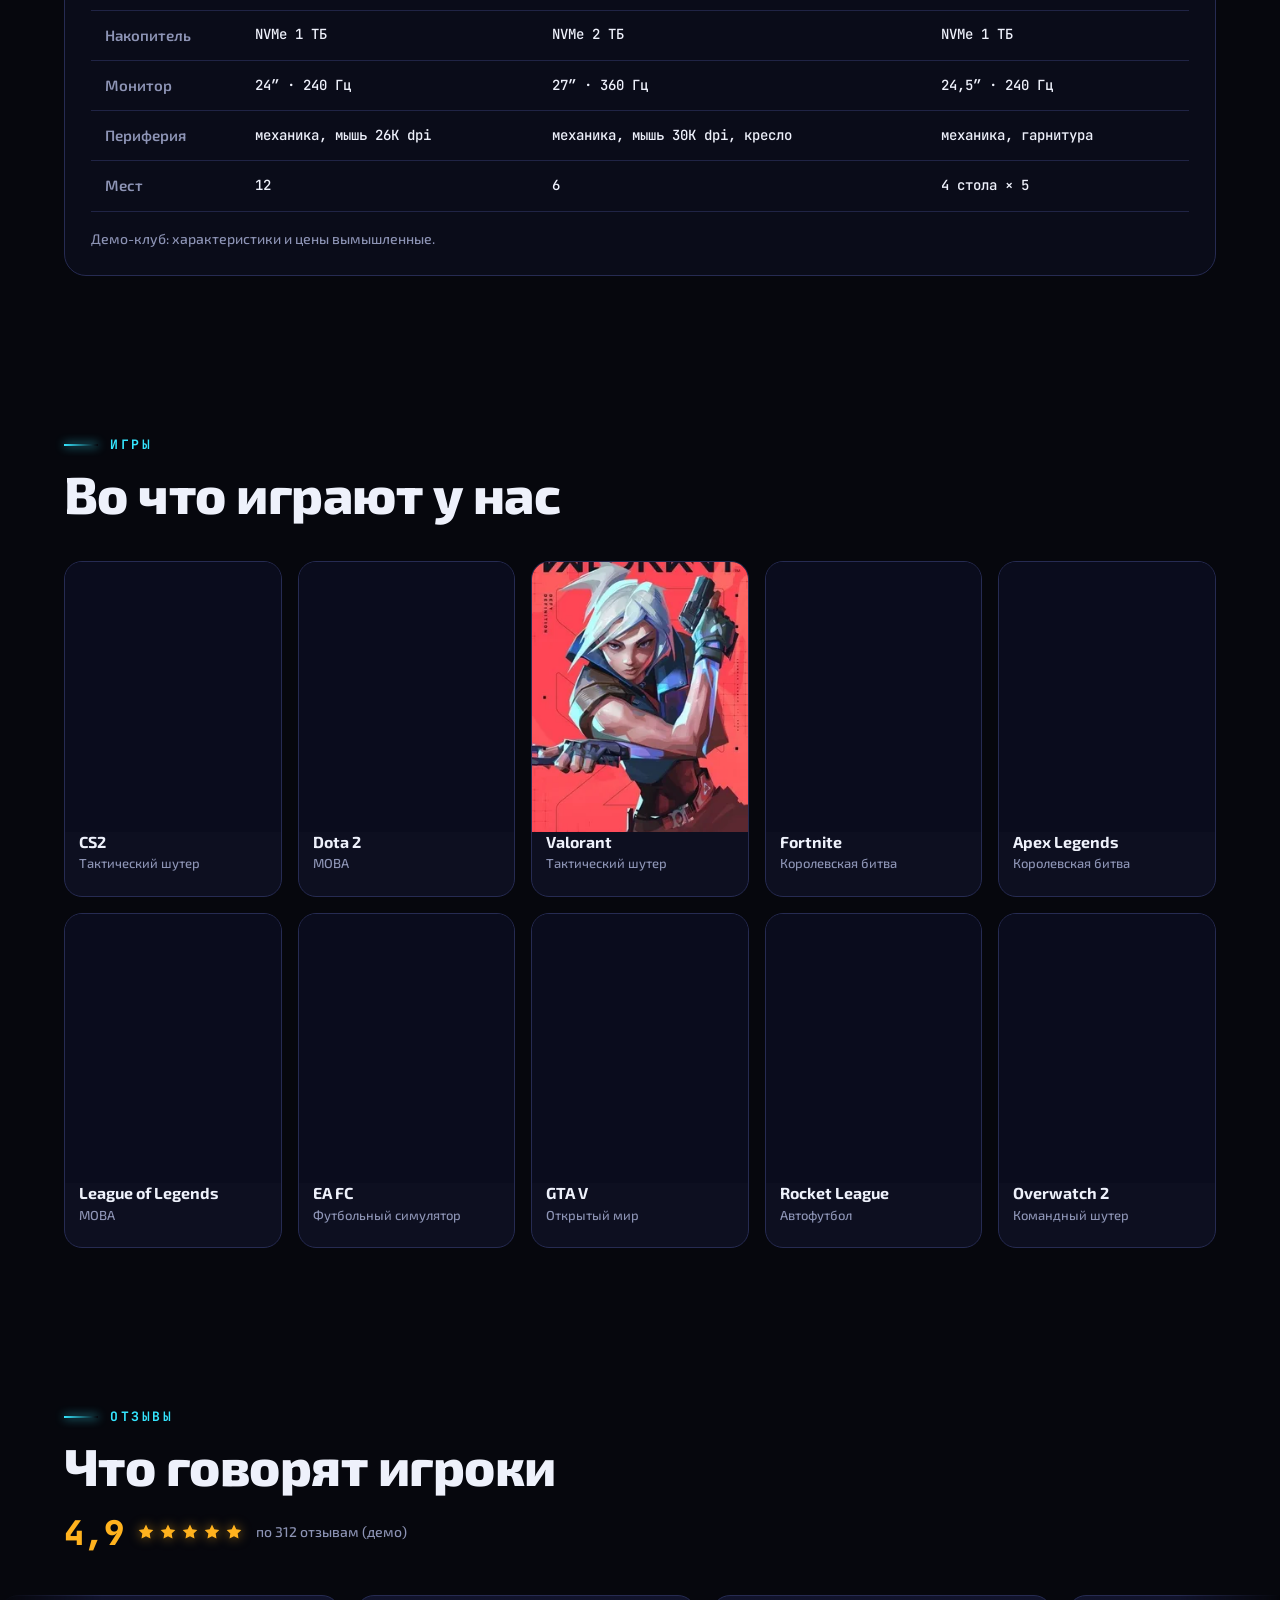
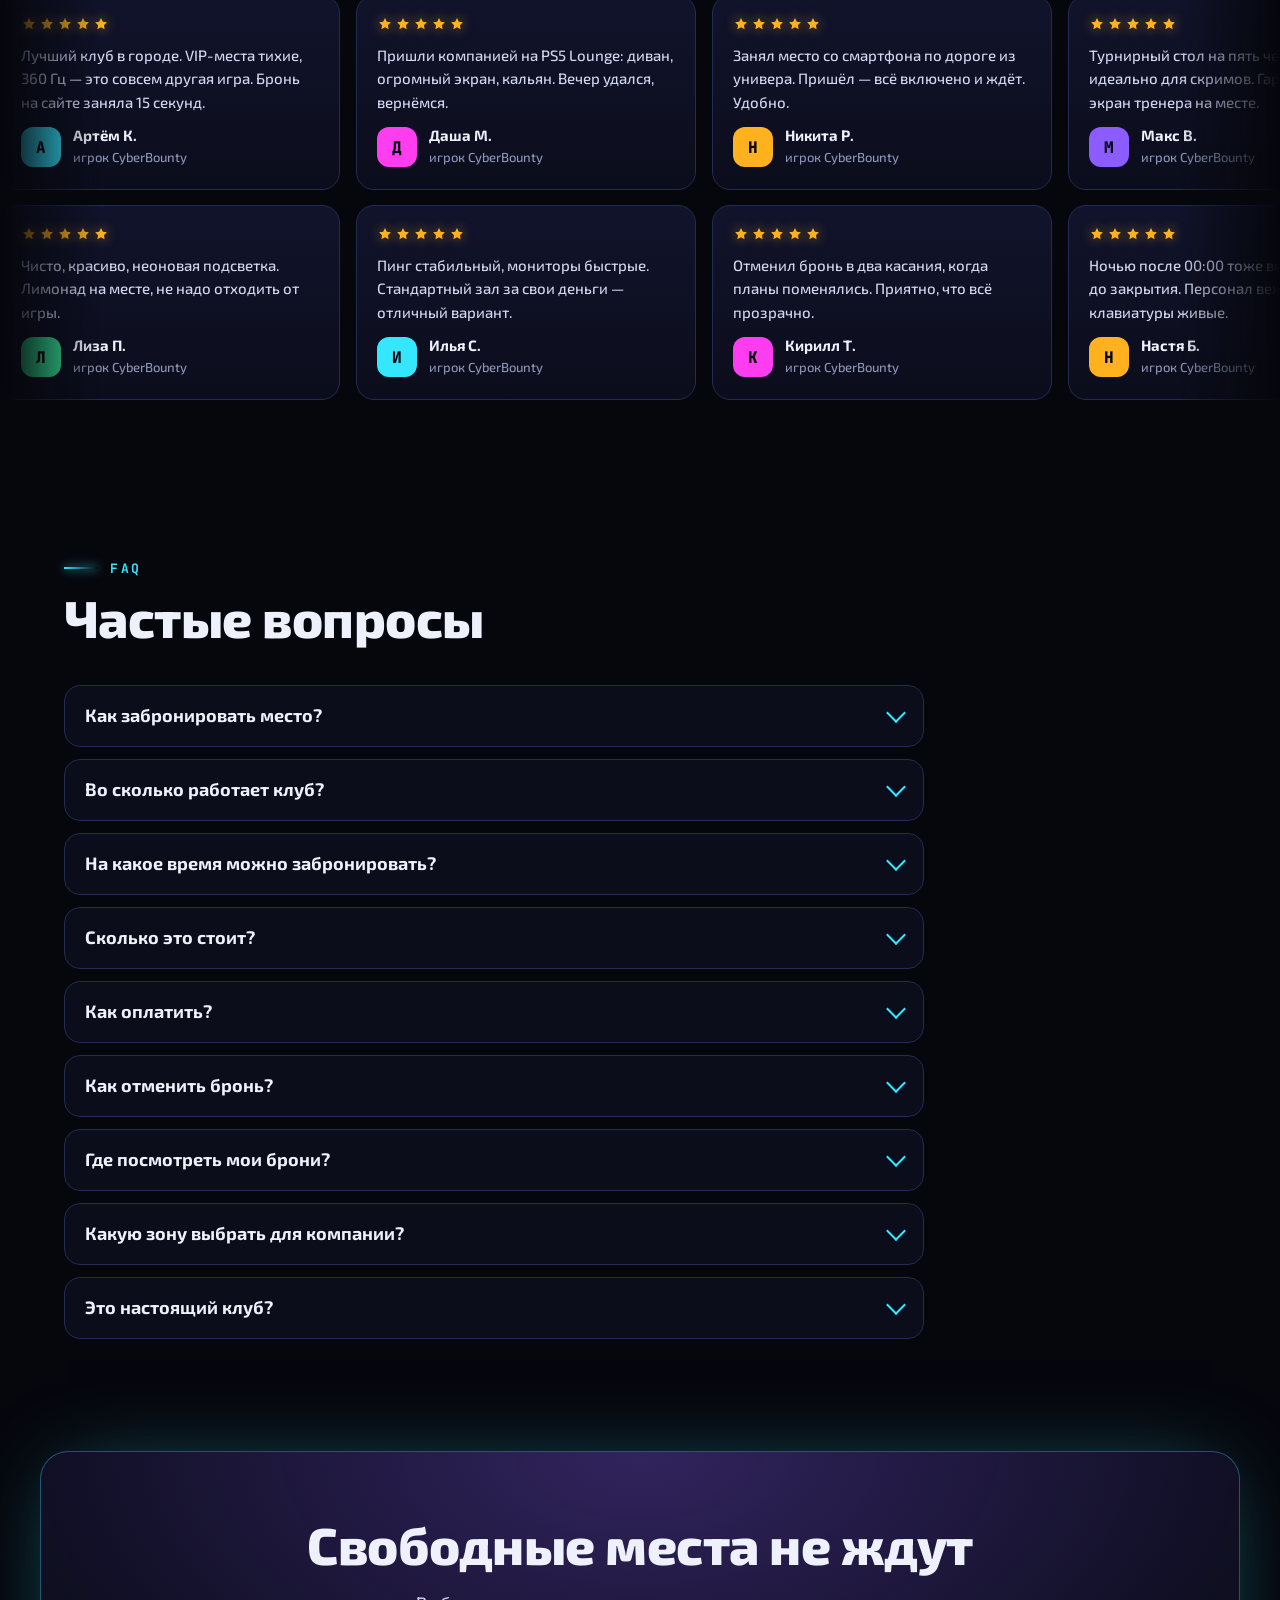
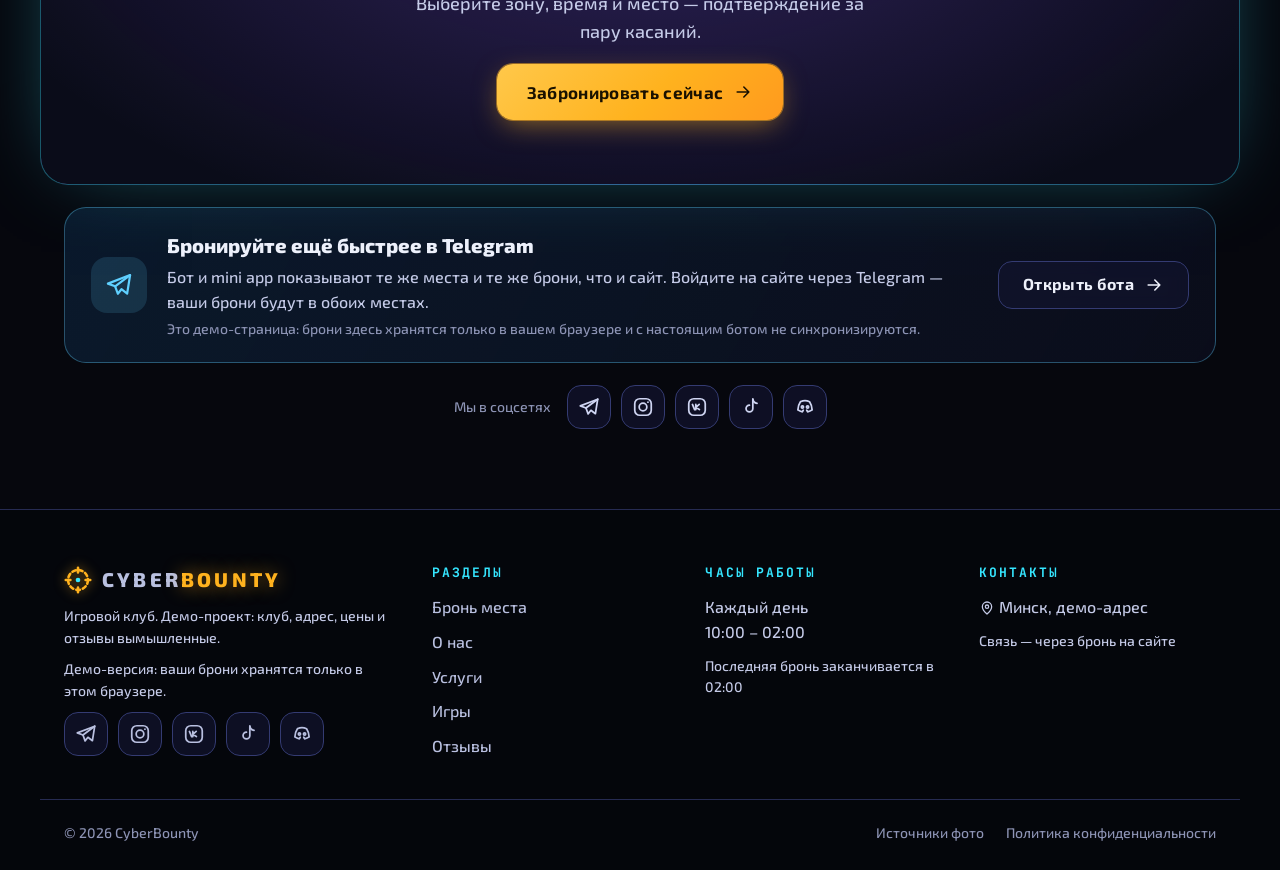
==== commit d49672be: "Смена темы: полосы глитча и кольцо создаются после смены темы, а не до неё (раньше замерзали в снимк" ====
--- a/docs/index.html
+++ b/docs/index.html
@@ -20,8 +20,8 @@
 <link rel="icon" href="data:image/svg+xml,%3Csvg xmlns='http://www.w3.org/2000/svg' viewBox='0 0 24 24' fill='none' stroke='%23ffb21e' stroke-width='2.2' stroke-linecap='round'%3E%3Ccircle cx='12' cy='12' r='8.5' stroke-dasharray='3.2 2.6'/%3E%3Cpath d='M12 1.5v4M12 18.5v4M1.5 12h4M18.5 12h4'/%3E%3Ccircle cx='12' cy='12' r='2' fill='%2335e6ff' stroke='none'/%3E%3C/svg%3E">
 <link rel="preload" href="fonts/exo2-latin.woff2" as="font" type="font/woff2" crossorigin>
 <link rel="preload" href="fonts/exo2-cyrillic.woff2" as="font" type="font/woff2" crossorigin>
-<link rel="stylesheet" href="fonts.css?v=cf39ec52">
-<link rel="stylesheet" href="style.css?v=cf39ec52">
+<link rel="stylesheet" href="fonts.css?v=27ac79c0">
+<link rel="stylesheet" href="style.css?v=27ac79c0">
 <script>
 (function () {
   try { if (localStorage.getItem("cb_theme") === "violet") document.documentElement.setAttribute("data-theme", "violet"); } catch (e) {}
@@ -49,7 +49,7 @@
 })();
 </script>
 <noscript><style>.intro{display:none!important}.hero__in>*{opacity:1!important;transform:none!important}</style></noscript>
-<script src="nocopy.js?v=cf39ec52"></script>
+<script src="nocopy.js?v=27ac79c0"></script>
 </head>
 <body>
 
@@ -591,10 +591,10 @@
 
 <div class="toasts" id="toasts" aria-live="polite"></div>
 
-<script src="site-config.js?v=cf39ec52"></script>
-<script src="demo.js?v=cf39ec52"></script>
-<script src="games.js?v=cf39ec52" defer></script>
-<script src="app.js?v=cf39ec52" defer></script>
-<script src="effects.js?v=cf39ec52" defer></script>
+<script src="site-config.js?v=27ac79c0"></script>
+<script src="demo.js?v=27ac79c0"></script>
+<script src="games.js?v=27ac79c0" defer></script>
+<script src="app.js?v=27ac79c0" defer></script>
+<script src="effects.js?v=27ac79c0" defer></script>
 </body>
 </html>
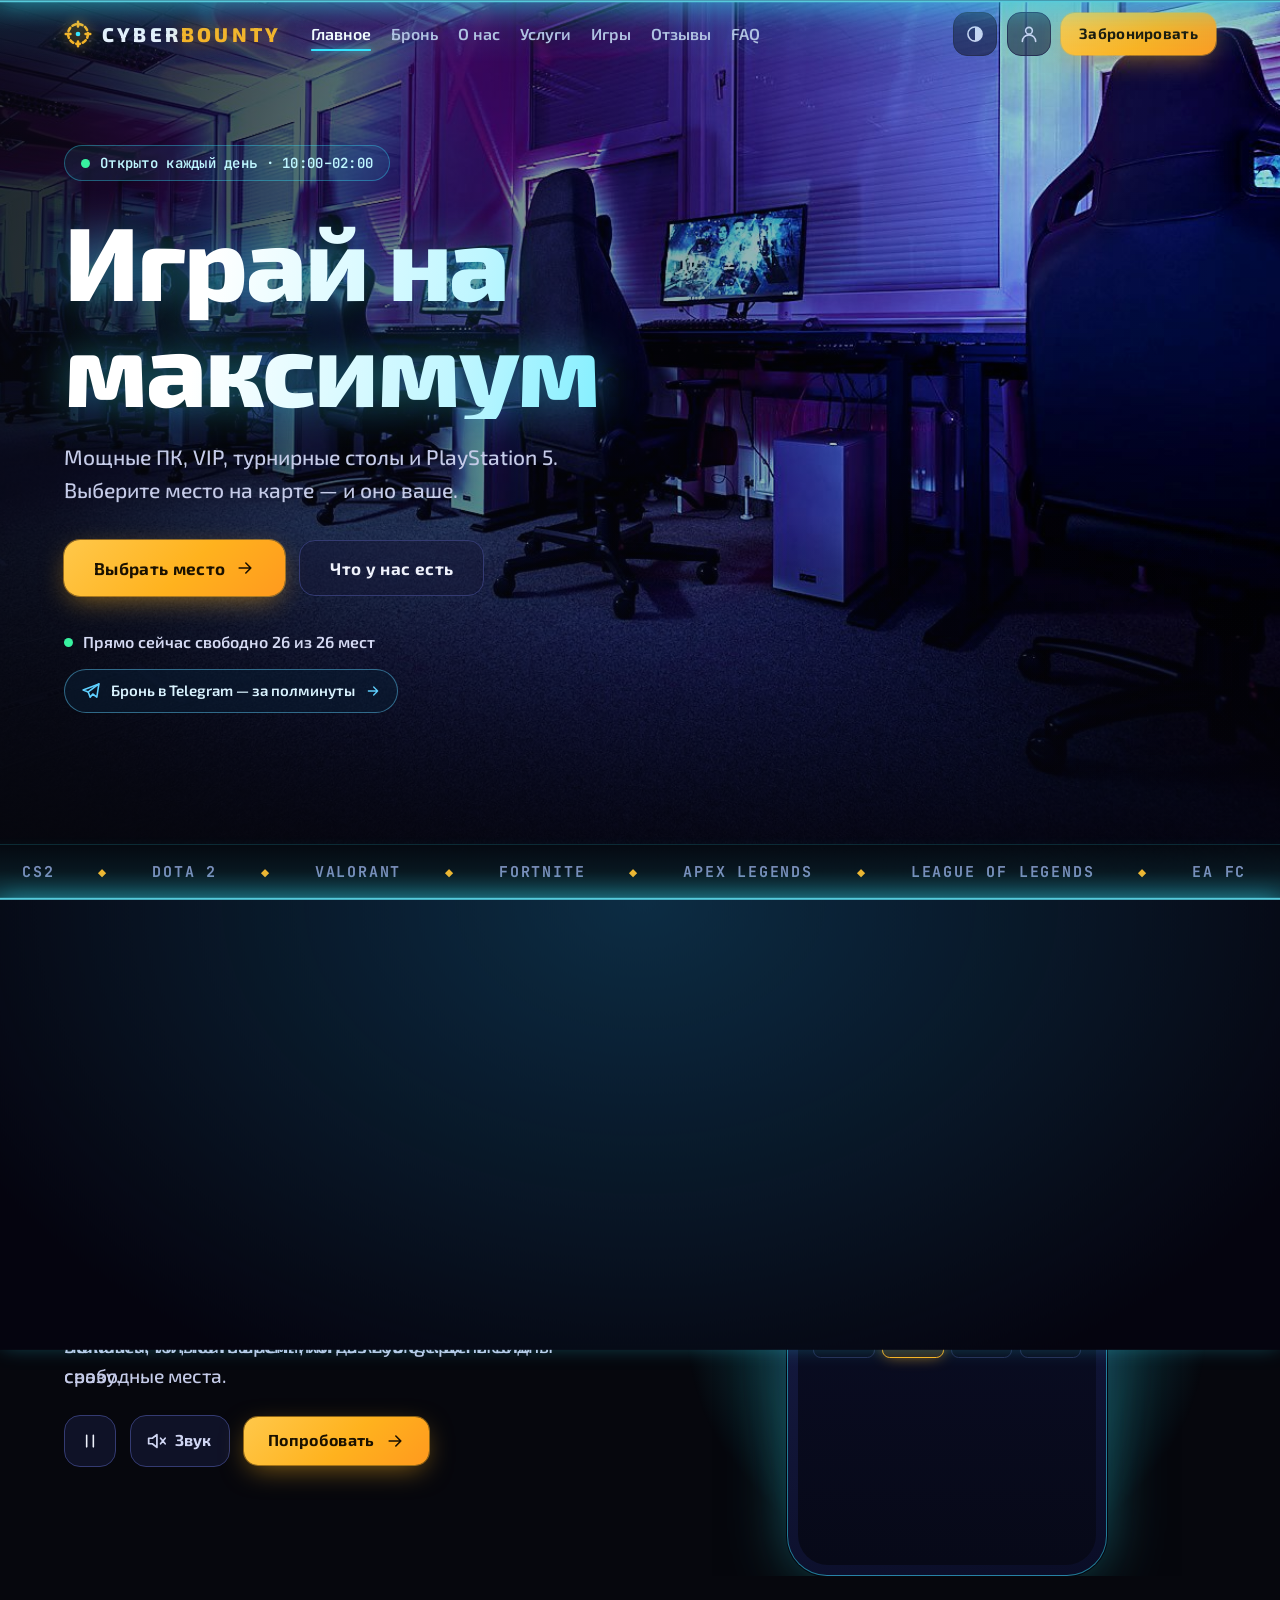
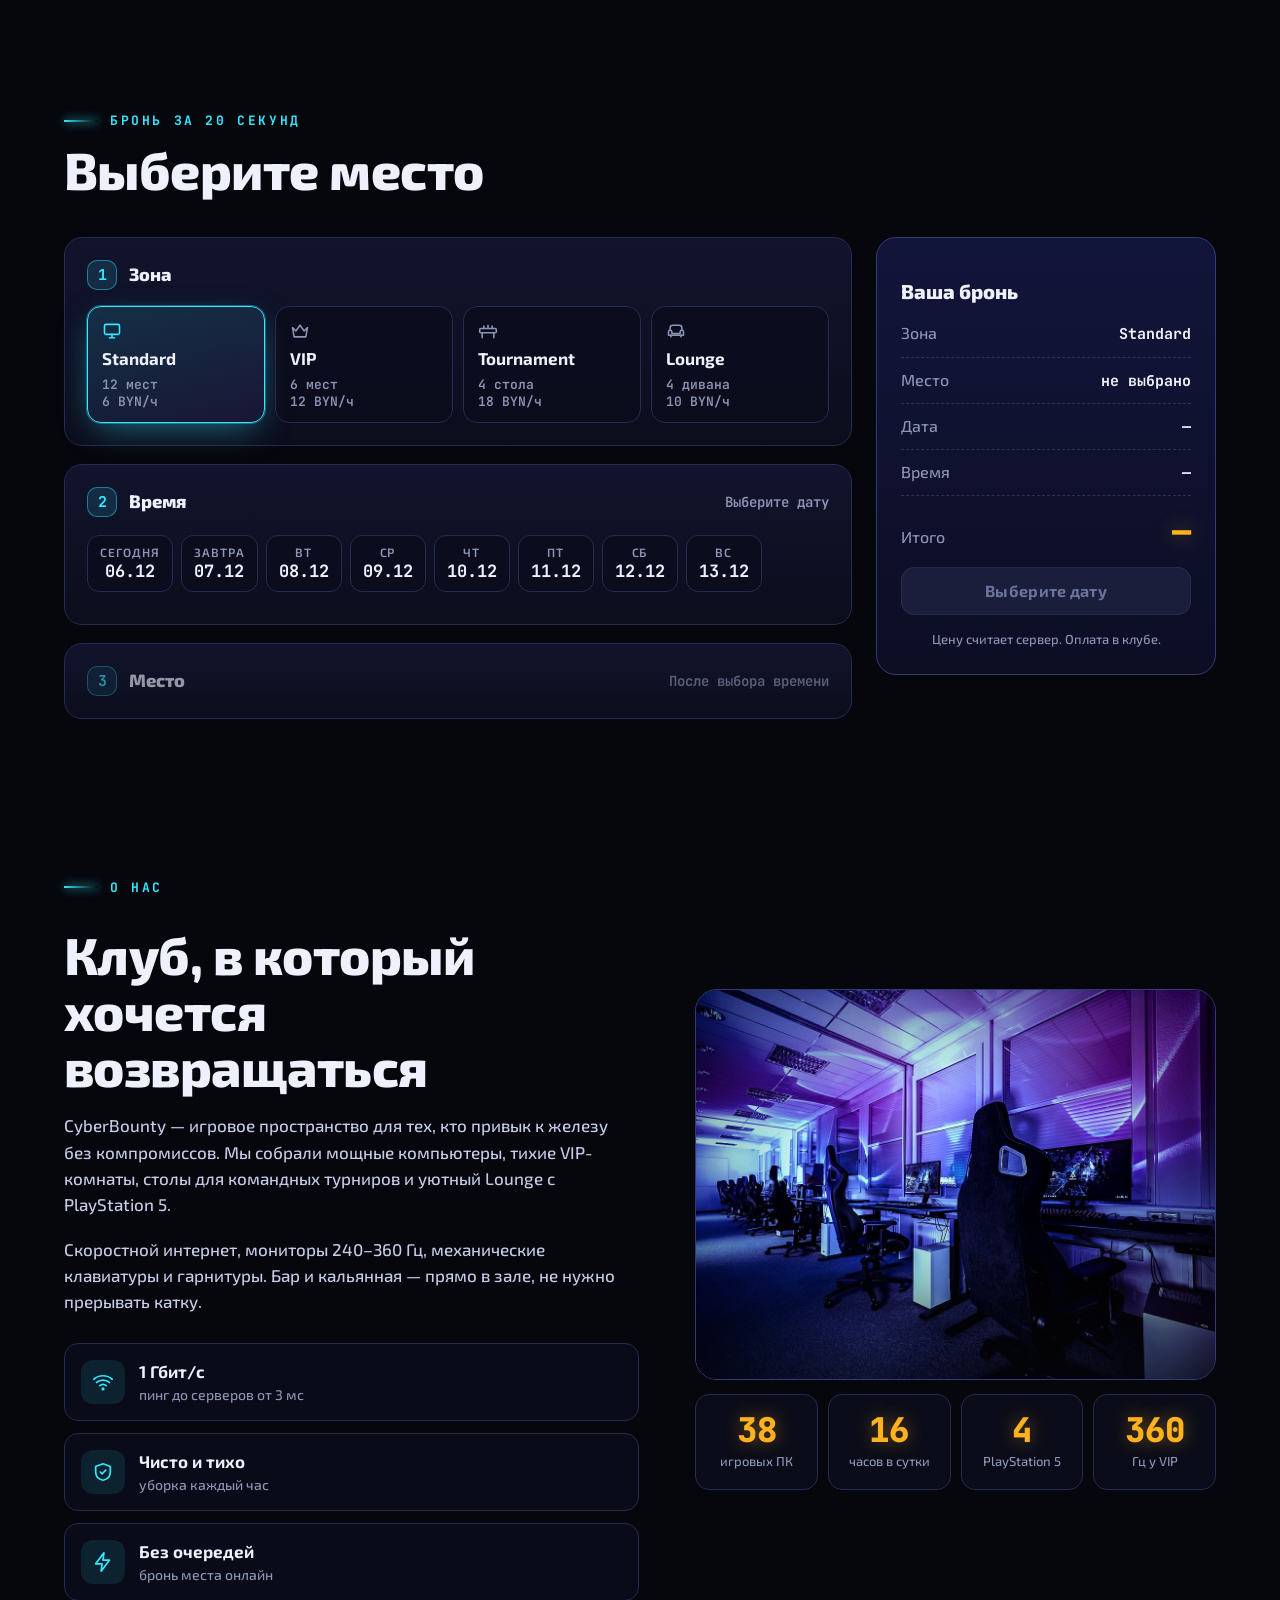
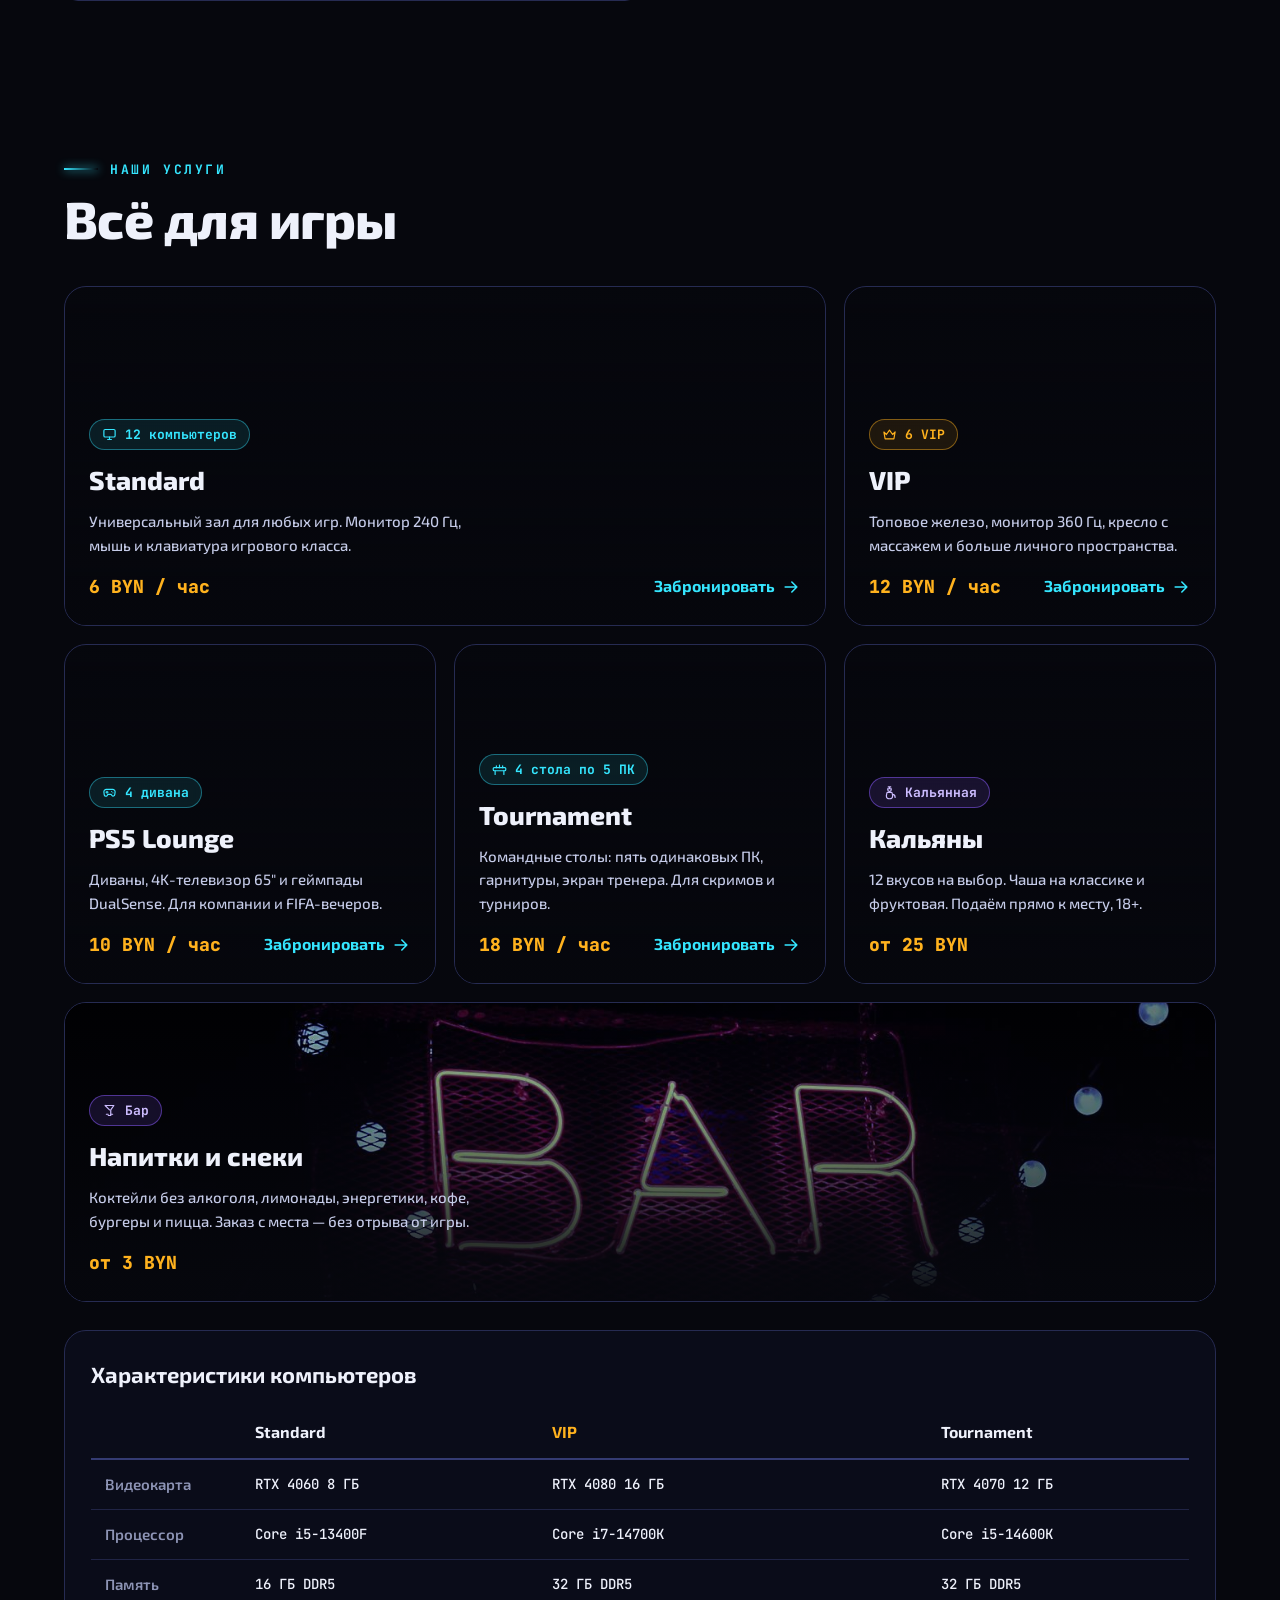
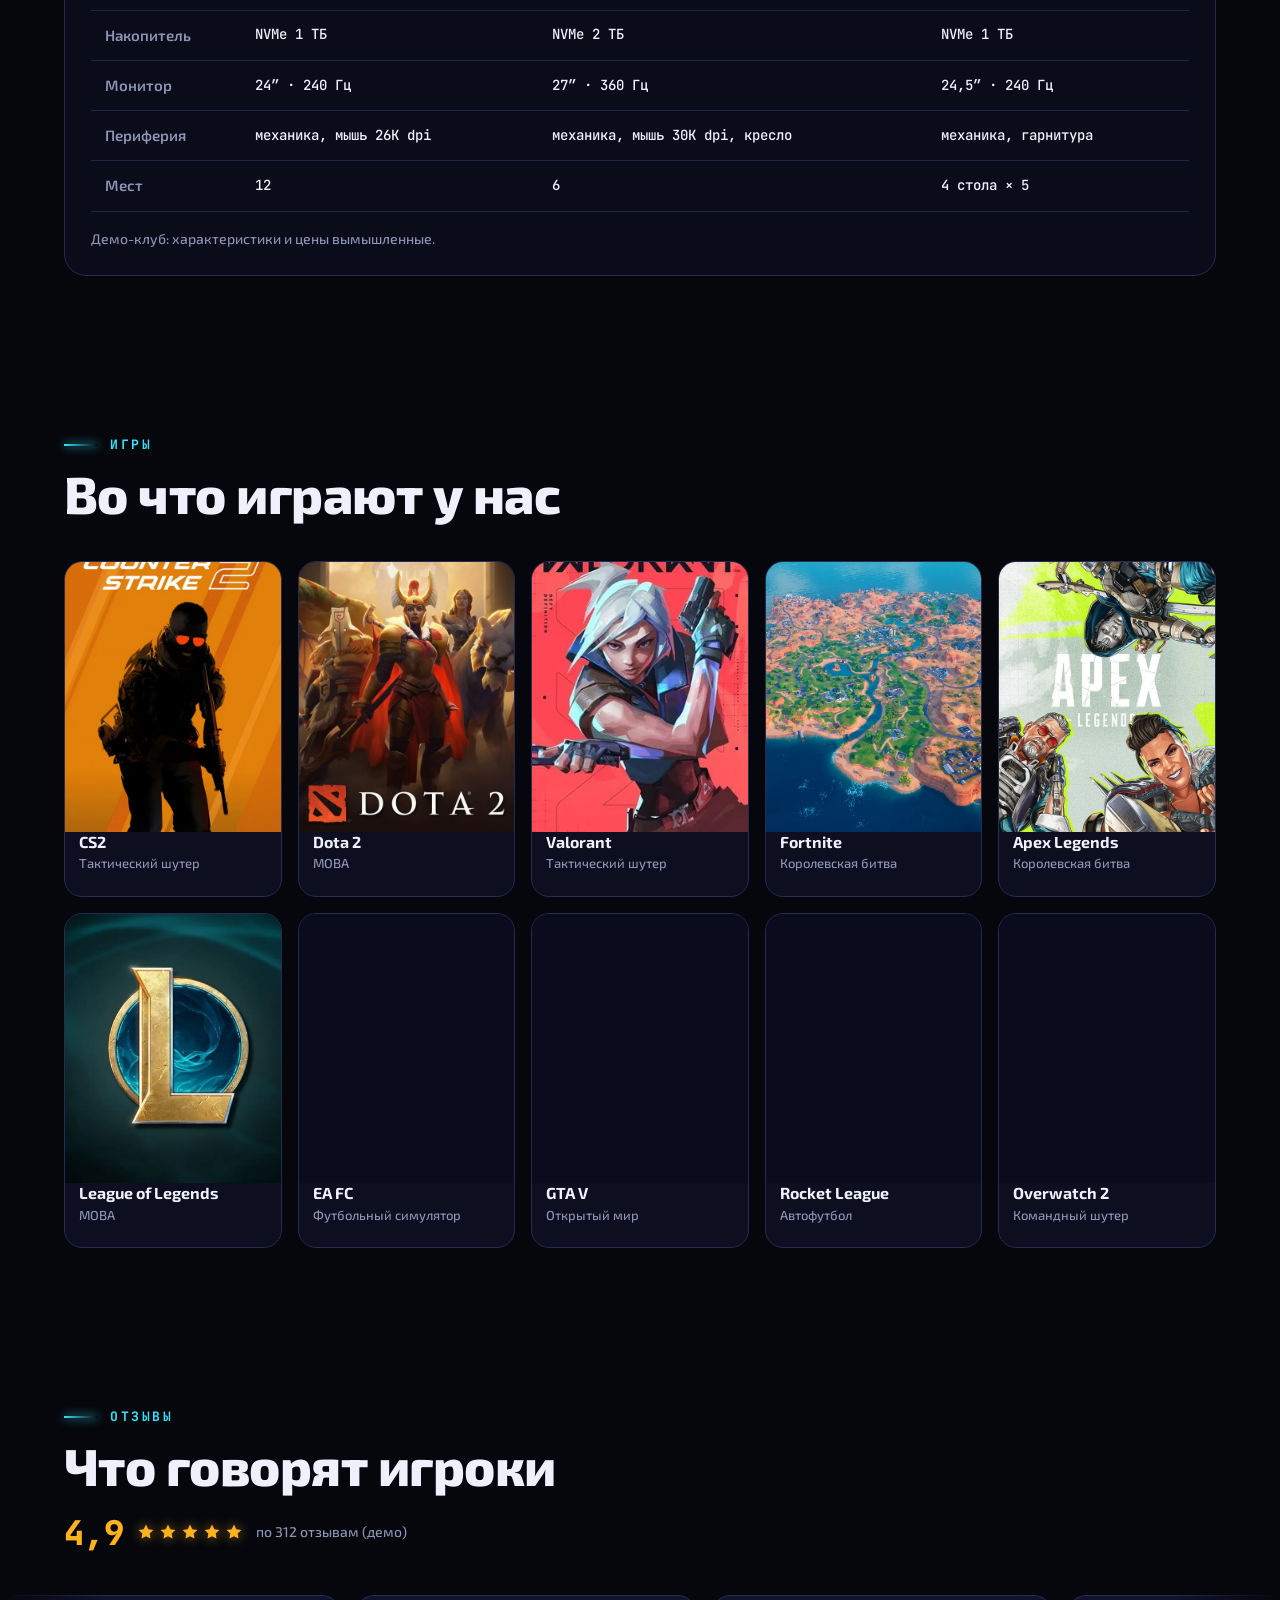
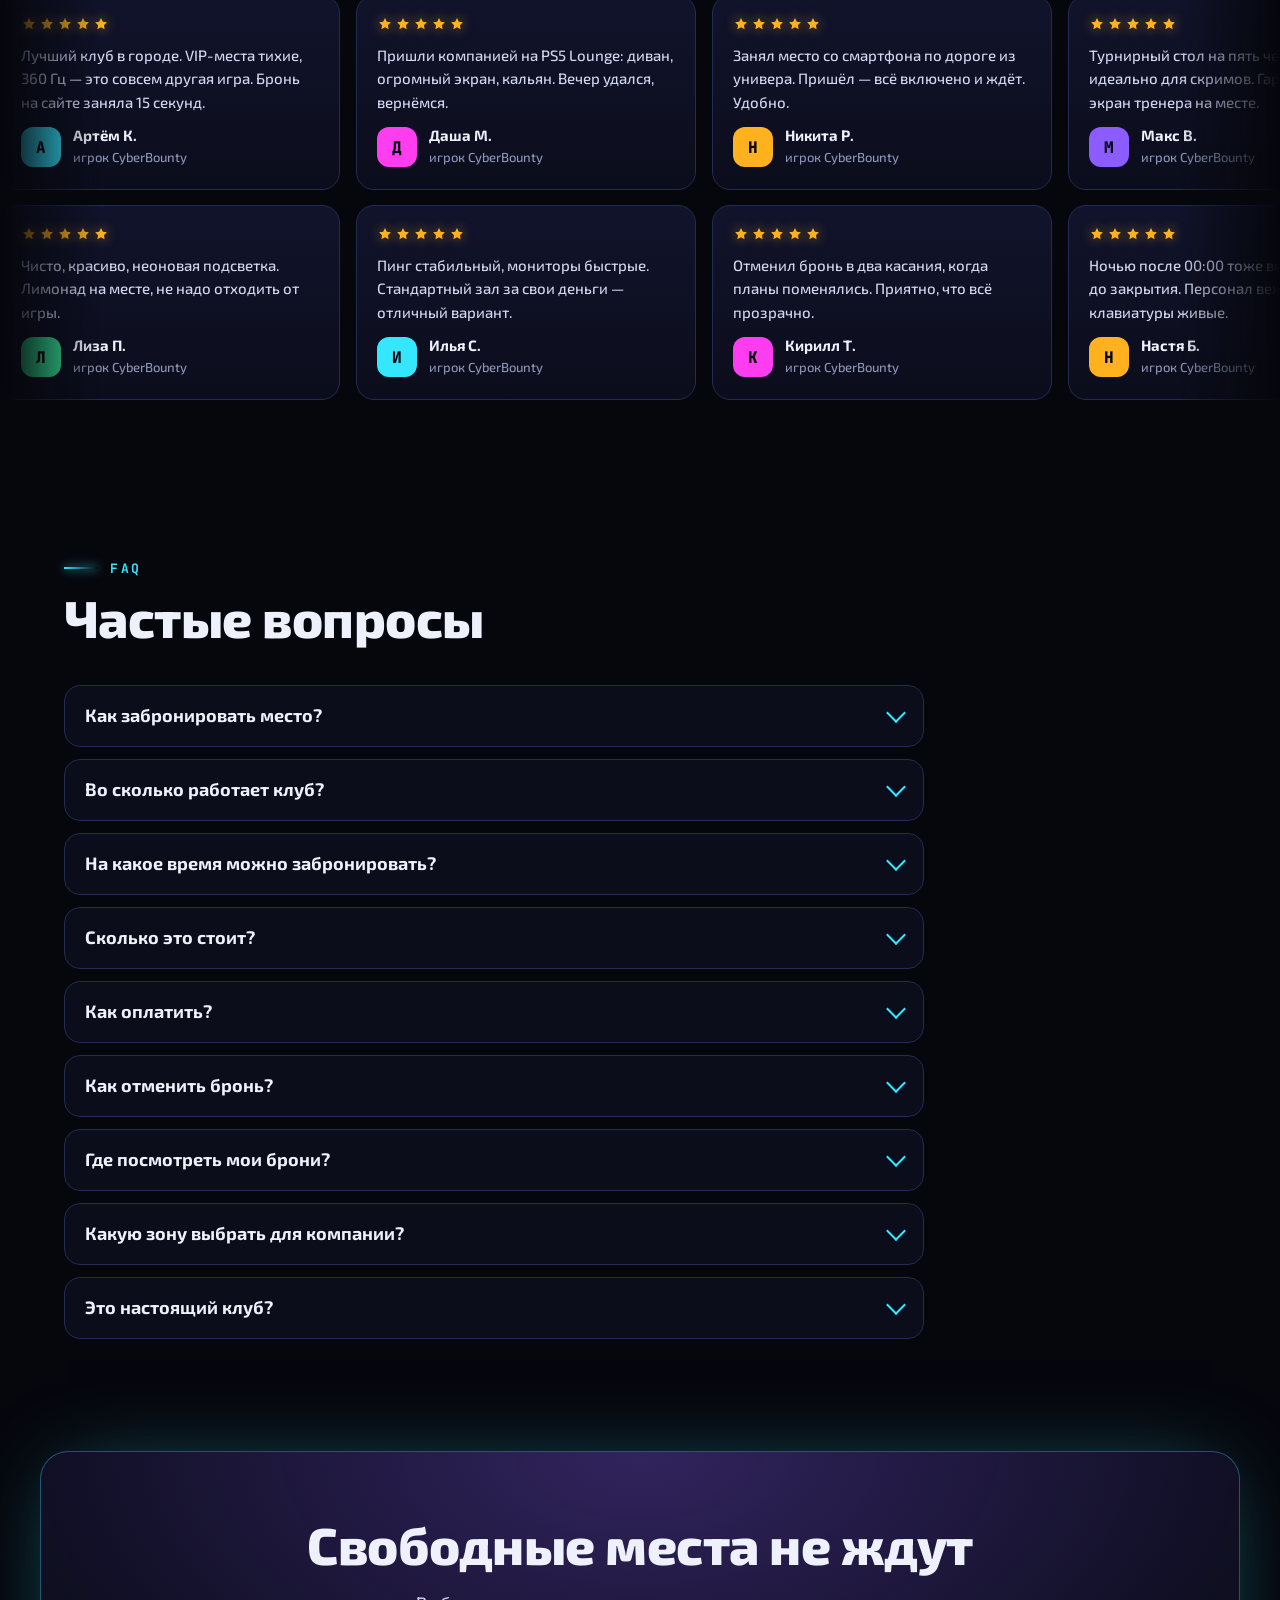
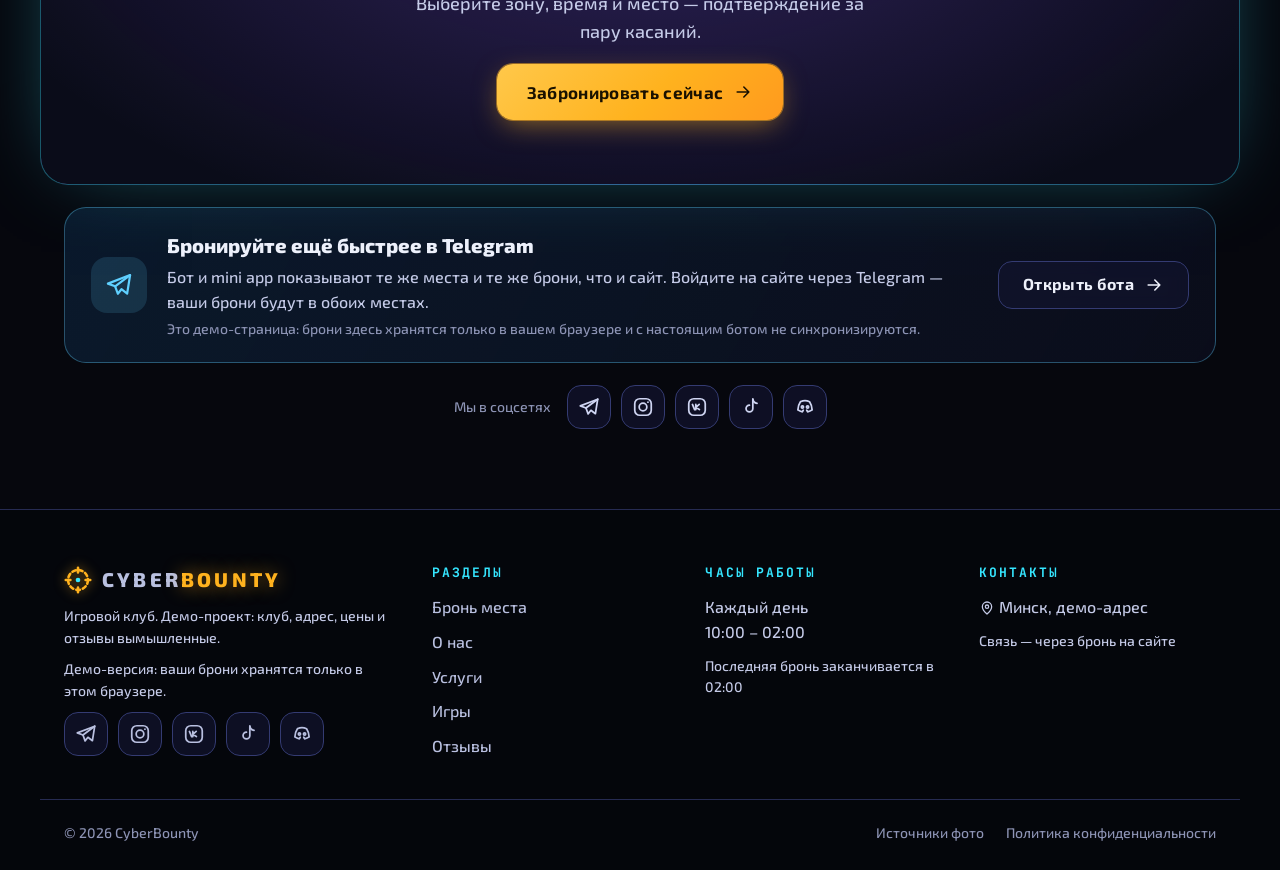
==== commit 5154314b: "Финал: билет-табло (код собирается, штрихкод печатается), волна света на схеме зала, пасхалка (три к" ====
--- a/docs/index.html
+++ b/docs/index.html
@@ -20,8 +20,8 @@
 <link rel="icon" href="data:image/svg+xml,%3Csvg xmlns='http://www.w3.org/2000/svg' viewBox='0 0 24 24' fill='none' stroke='%23ffb21e' stroke-width='2.2' stroke-linecap='round'%3E%3Ccircle cx='12' cy='12' r='8.5' stroke-dasharray='3.2 2.6'/%3E%3Cpath d='M12 1.5v4M12 18.5v4M1.5 12h4M18.5 12h4'/%3E%3Ccircle cx='12' cy='12' r='2' fill='%2335e6ff' stroke='none'/%3E%3C/svg%3E">
 <link rel="preload" href="fonts/exo2-latin.woff2" as="font" type="font/woff2" crossorigin>
 <link rel="preload" href="fonts/exo2-cyrillic.woff2" as="font" type="font/woff2" crossorigin>
-<link rel="stylesheet" href="fonts.css?v=27ac79c0">
-<link rel="stylesheet" href="style.css?v=27ac79c0">
+<link rel="stylesheet" href="fonts.css?v=122a3cda">
+<link rel="stylesheet" href="style.css?v=122a3cda">
 <script>
 (function () {
   try { if (localStorage.getItem("cb_theme") === "violet") document.documentElement.setAttribute("data-theme", "violet"); } catch (e) {}
@@ -49,7 +49,7 @@
 })();
 </script>
 <noscript><style>.intro{display:none!important}.hero__in>*{opacity:1!important;transform:none!important}</style></noscript>
-<script src="nocopy.js?v=27ac79c0"></script>
+<script src="nocopy.js?v=122a3cda"></script>
 </head>
 <body>
 
@@ -591,10 +591,10 @@
 
 <div class="toasts" id="toasts" aria-live="polite"></div>
 
-<script src="site-config.js?v=27ac79c0"></script>
-<script src="demo.js?v=27ac79c0"></script>
-<script src="games.js?v=27ac79c0" defer></script>
-<script src="app.js?v=27ac79c0" defer></script>
-<script src="effects.js?v=27ac79c0" defer></script>
+<script src="site-config.js?v=122a3cda"></script>
+<script src="demo.js?v=122a3cda"></script>
+<script src="games.js?v=122a3cda" defer></script>
+<script src="app.js?v=122a3cda" defer></script>
+<script src="effects.js?v=122a3cda" defer></script>
 </body>
 </html>
--- a/docs/style.css
+++ b/docs/style.css
@@ -216,7 +216,7 @@
 .map--lounge { grid-template-columns: repeat(2, minmax(0, 1fr)); max-width: 520px; gap: 18px; }
 .tv { grid-column: 1 / -1; height: 30px; border-radius: 8px; border: 1px solid var(--violet); background: linear-gradient(90deg, rgba(139, 92, 255, .1), rgba(139, 92, 255, .35), rgba(139, 92, 255, .1)); display: grid; place-items: center; font: 700 11px var(--mono); letter-spacing: .3em; color: #cdbdff; box-shadow: 0 0 24px -6px var(--violet); }
 .seat { position: relative; aspect-ratio: 1 / 1.08; border-radius: 14px; border: 1.5px solid rgba(var(--cyan-rgb), .55); background: linear-gradient(180deg, rgba(var(--cyan-rgb), .09), rgba(var(--cyan-rgb), .02)); color: var(--cyan);
-  display: grid; place-items: center; align-content: center; gap: 2px; padding: 4px; animation: seatIn .5s var(--ease) backwards; animation-delay: calc(var(--i, 0) * 28ms);
+  display: grid; place-items: center; align-content: center; gap: 2px; padding: 4px; animation: seatIn .5s var(--ease) backwards; animation-delay: var(--wd, calc(var(--i, 0) * 28ms));
   transition: transform .25s var(--ease), box-shadow .3s, background .25s, border-color .25s, color .25s; }
 .seat .ic { width: 30%; height: auto; max-width: 30px; min-width: 18px; aspect-ratio: 1; stroke-width: 1.7; }
 .seat b { font: 700 clamp(13px, 1.6vw, 17px) var(--mono); line-height: 1; color: #fff; }
@@ -879,7 +879,7 @@
 @keyframes glA { 0% { opacity: .9; transform: translate(-7px, 1px); } 30% { opacity: 0; } 50% { opacity: .8; transform: translate(5px, -1px); } 75% { opacity: 0; } 100% { opacity: 0; } }
 @keyframes glB { 0% { opacity: .9; transform: translate(7px, -1px); } 25% { opacity: .7; transform: translate(-4px, 2px); } 55% { opacity: 0; } 70% { opacity: .8; transform: translate(3px, 0); } 100% { opacity: 0; } }
 /* цифры «щёлкают» в конце счёта */
-.stats b.pop { display: inline-block; animation: statPop .55s var(--ease); }
+.stats b.pop { transform-origin: 0 50%; animation: statPop .55s var(--ease); }
 @keyframes statPop { 0% { transform: scale(1); } 35% { transform: scale(1.35); } 100% { transform: scale(1); } }
 /* параллакс героя */
 .hero__photo.plx { inset: -26% 0 0 0; will-change: transform; }
@@ -919,3 +919,11 @@
   .zap, .bg__mood { display: none !important; }
   html { transition: none; }
 }
+
+/* волна света по местам при появлении схемы */
+.seat:not([aria-pressed="true"]):not([disabled])::after { animation: seatWave .8s ease backwards; animation-delay: var(--wd, 0ms); }
+@keyframes seatWave { 0% { opacity: 0; } 35% { opacity: .5; } 100% { opacity: 0; } }
+/* штрихкод билета «печатается» слева направо */
+.ticket__bars { transform-origin: 0 50%; animation: barsIn .8s var(--ease) .15s backwards; }
+@keyframes barsIn { from { transform: scaleX(0); opacity: 0; } }
+@media (prefers-reduced-motion: reduce) { .seat::after, .ticket__bars { animation: none !important; } }
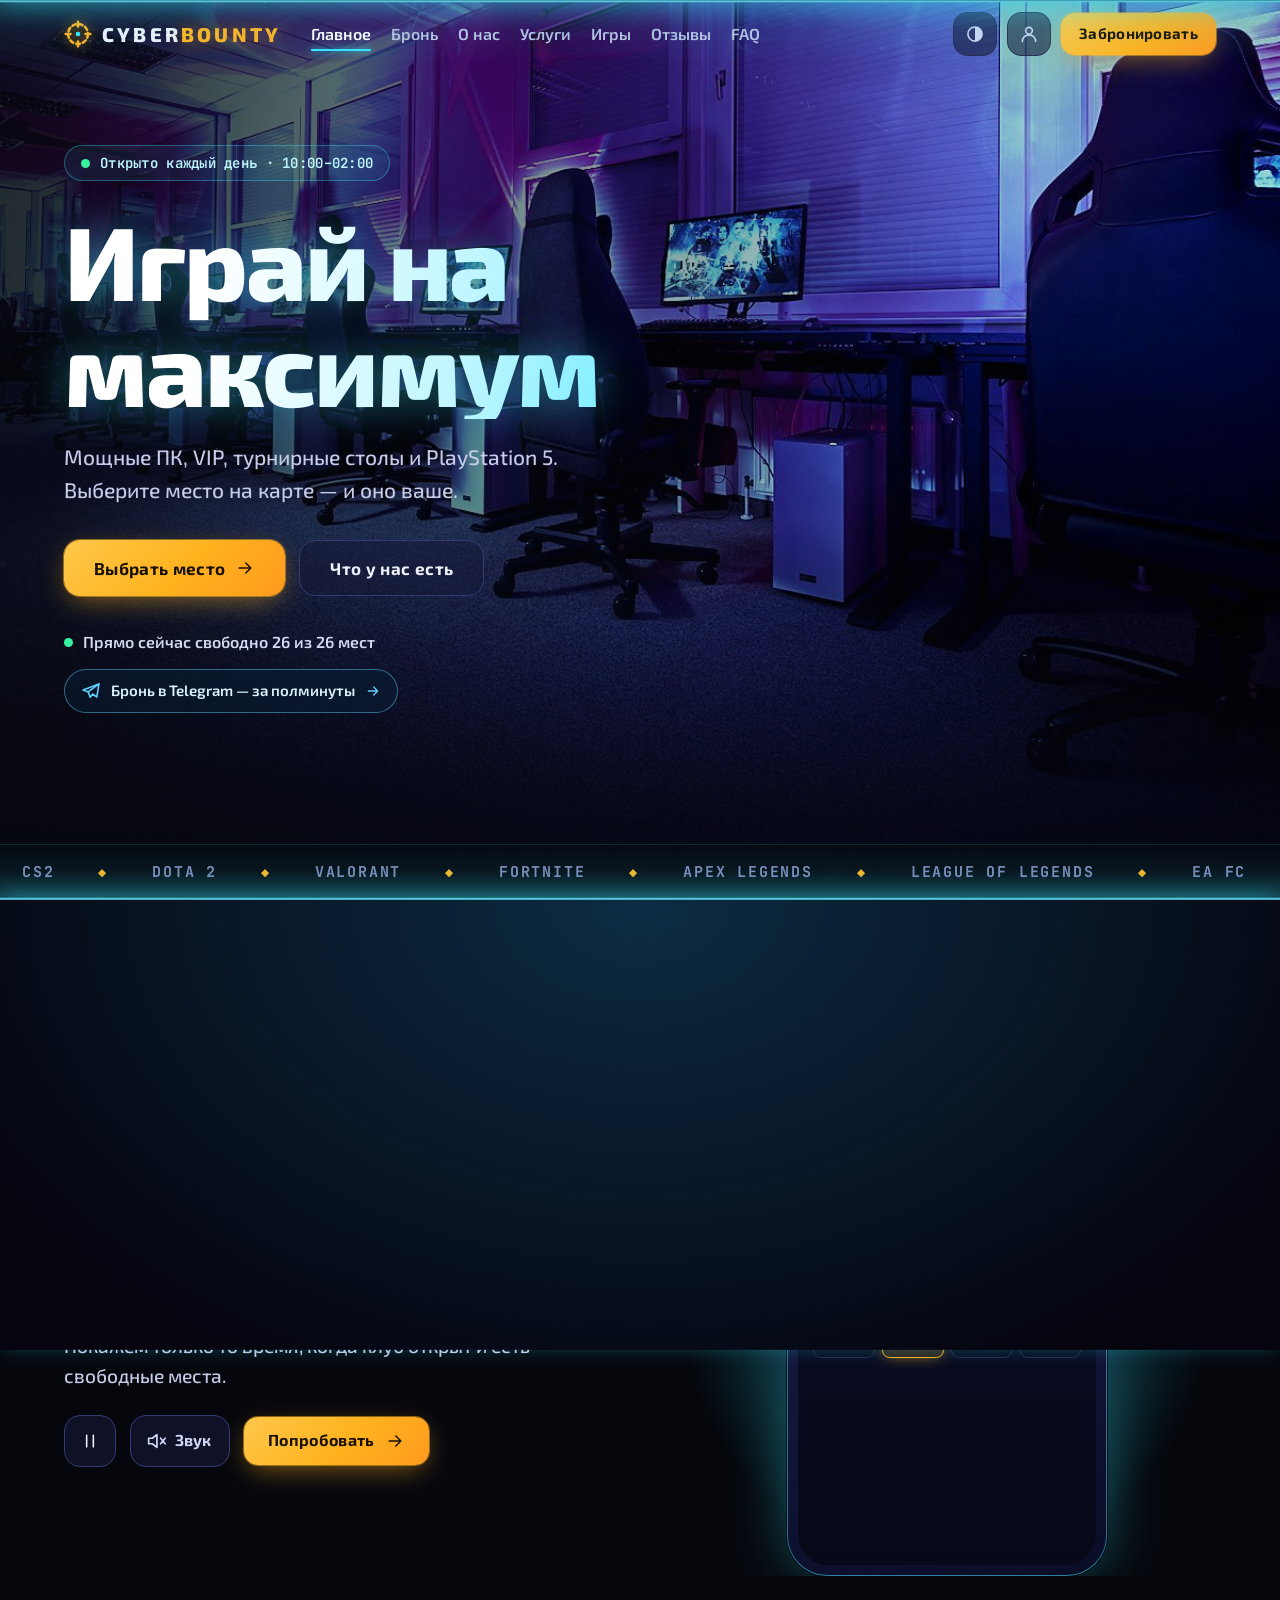
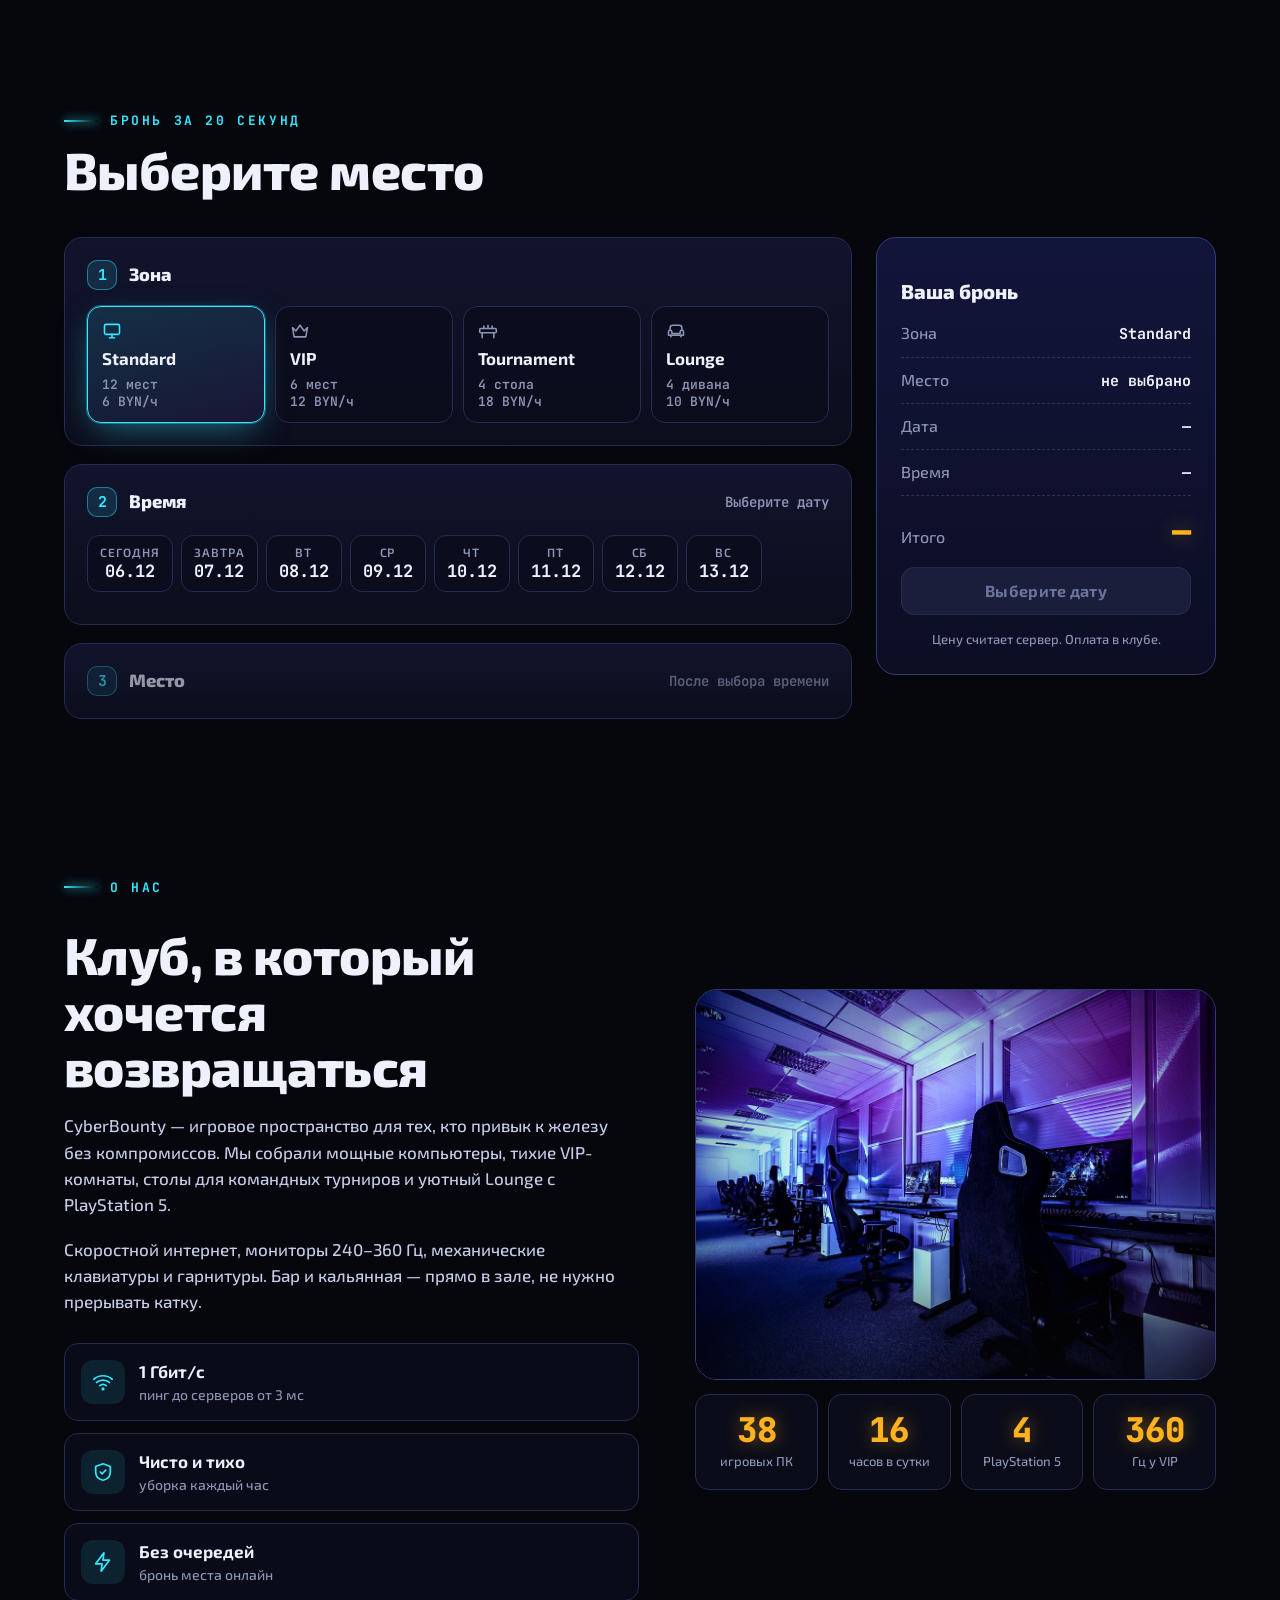
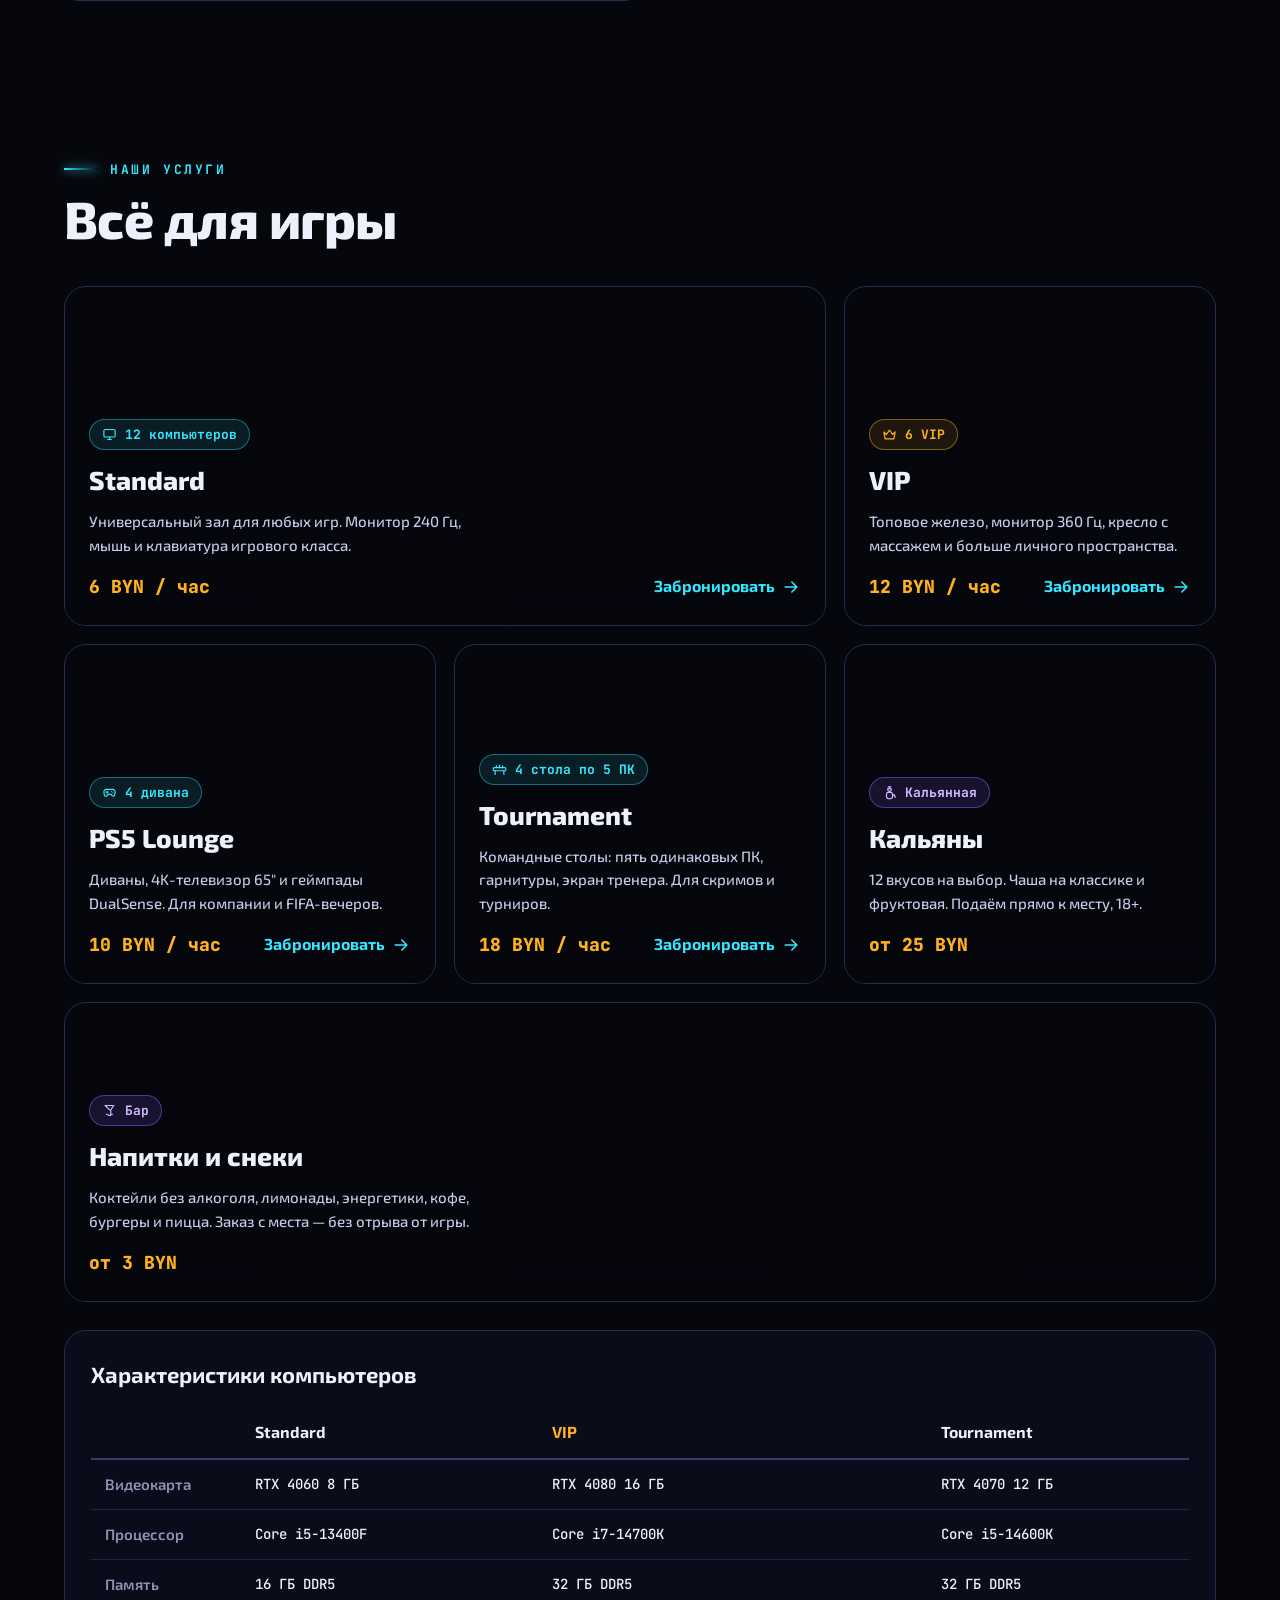
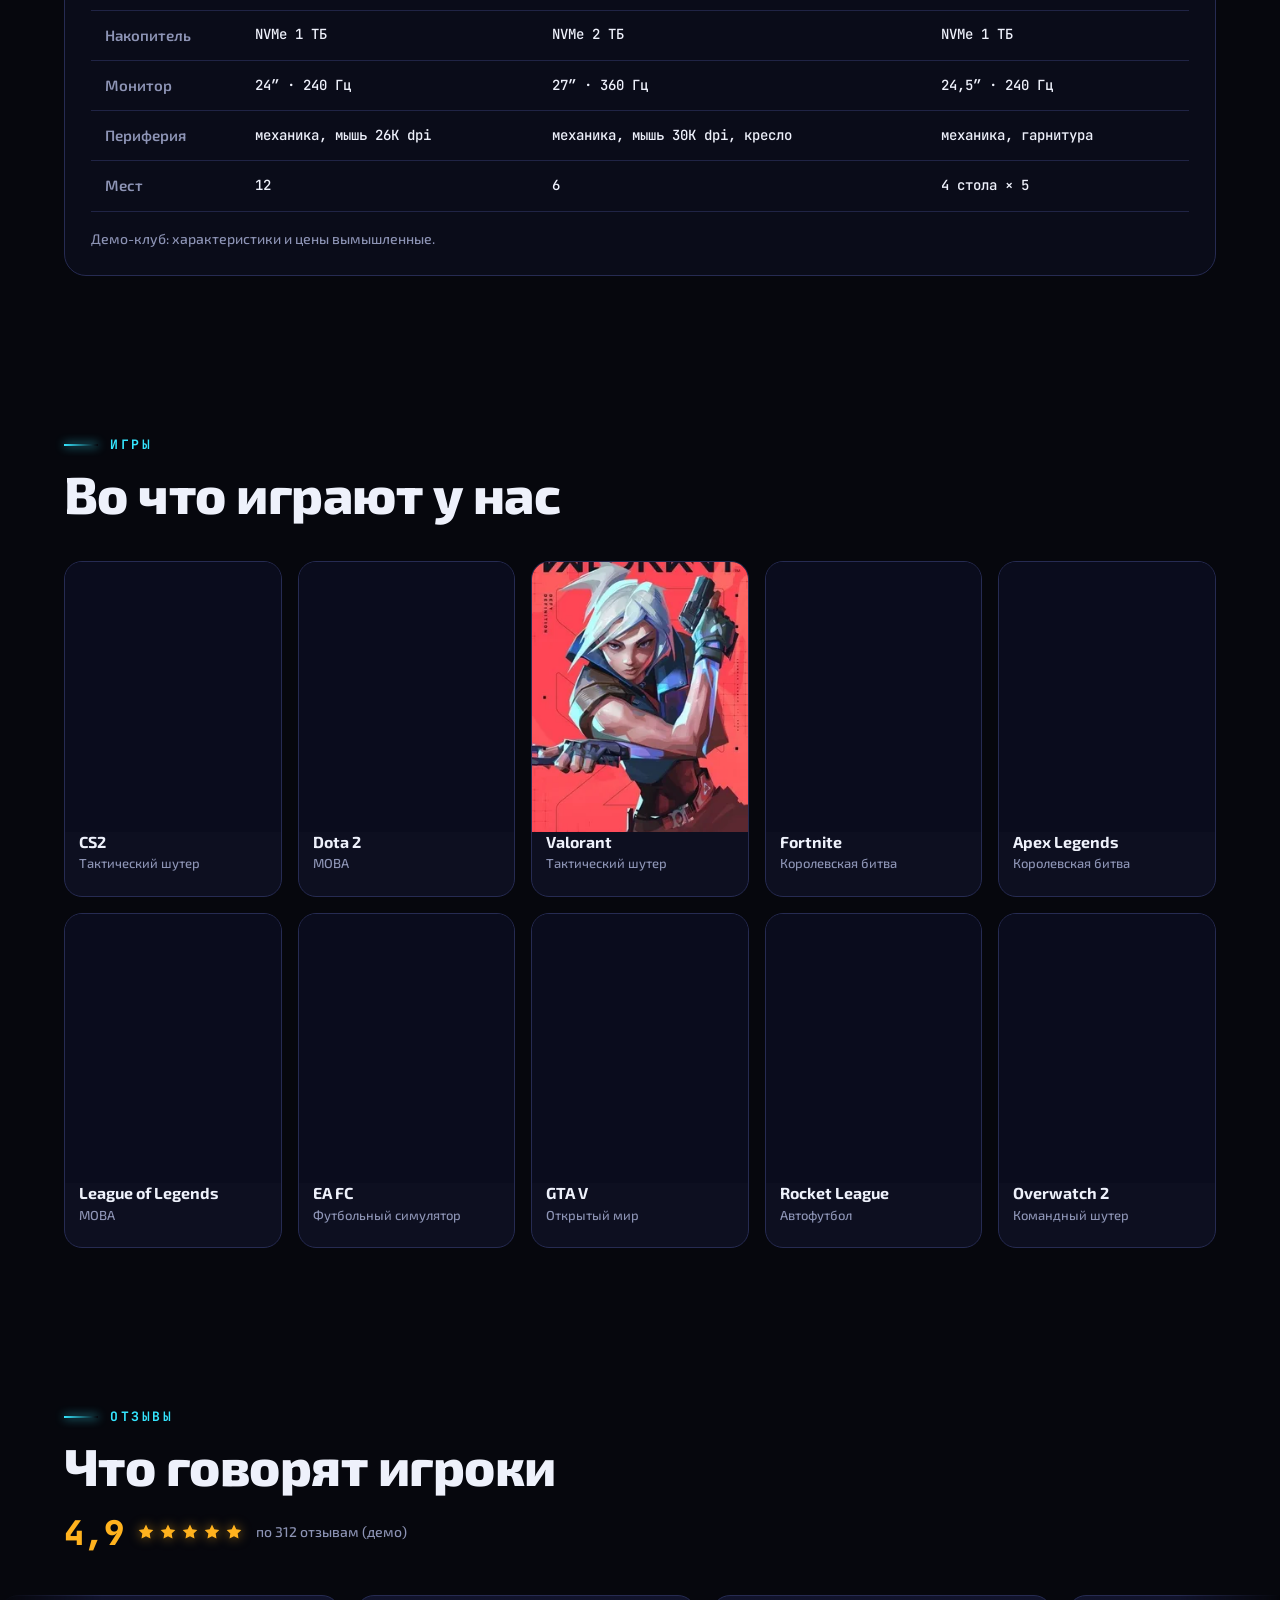
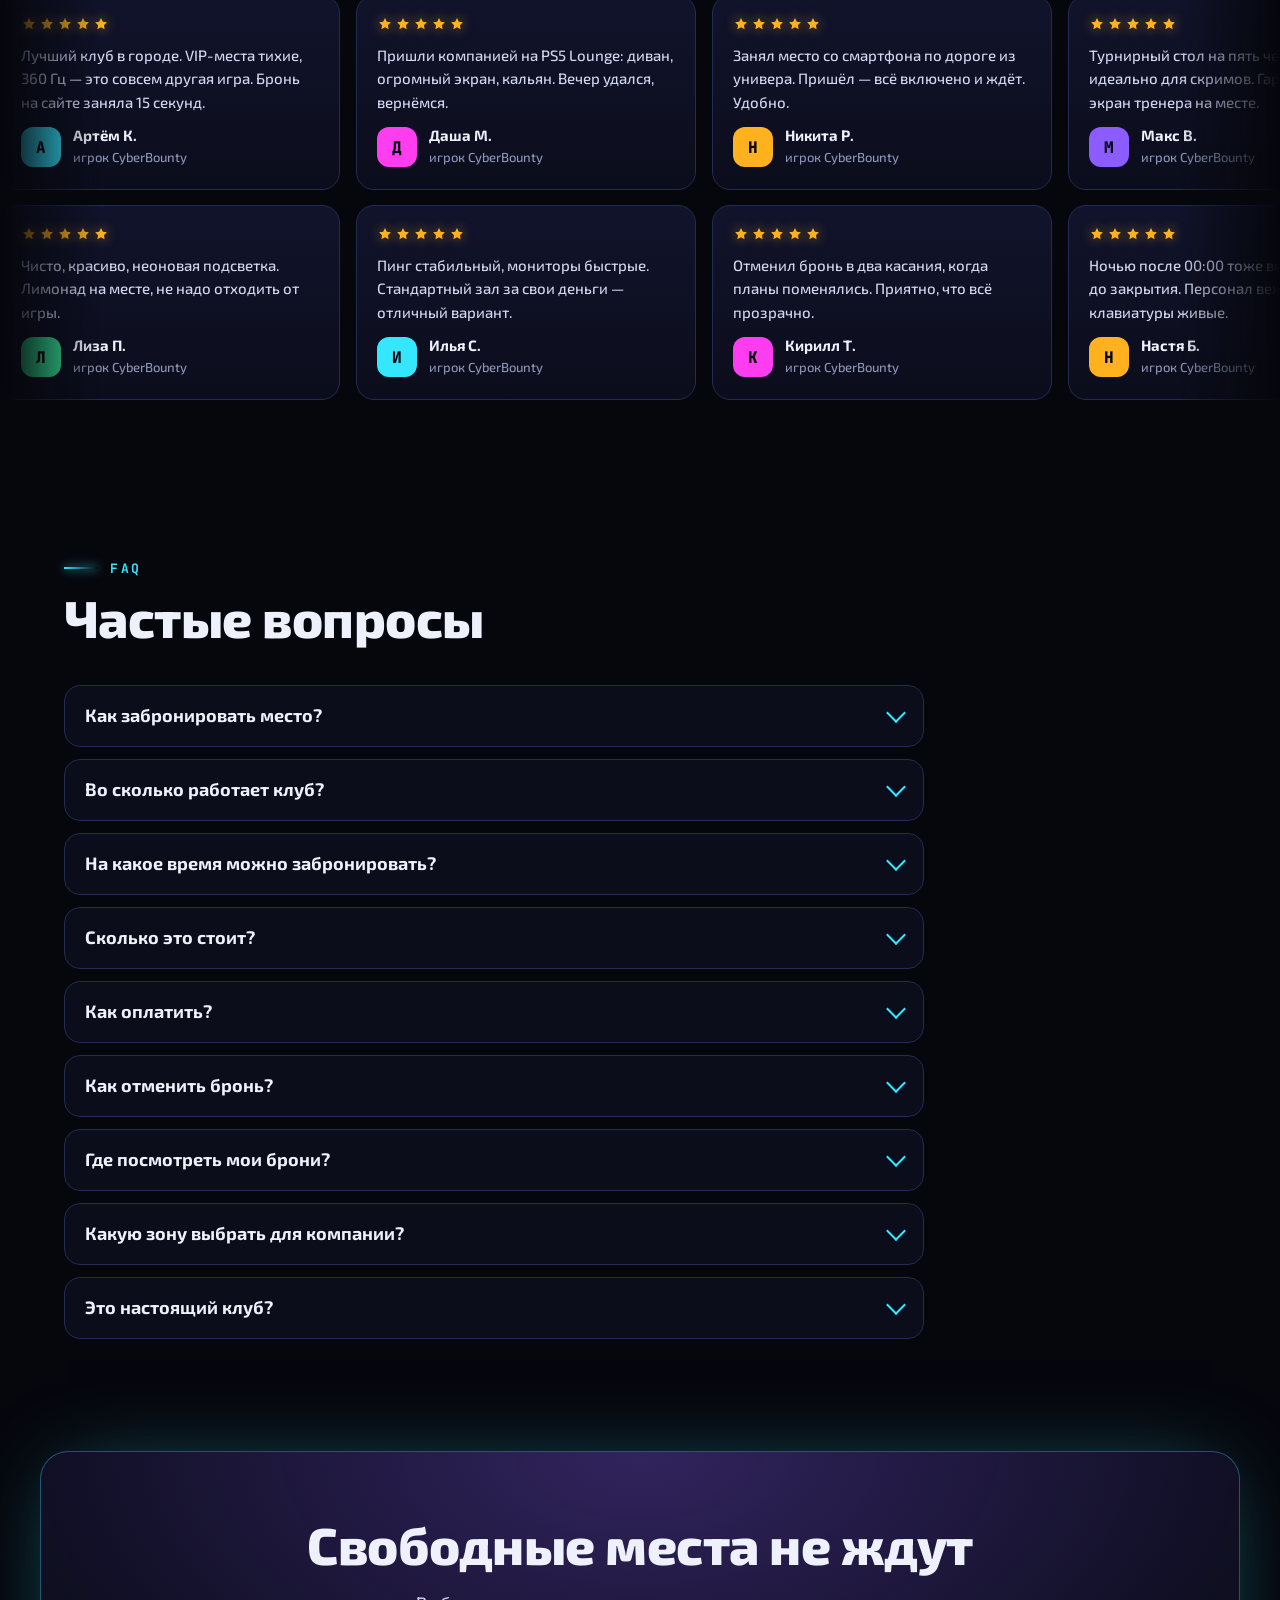
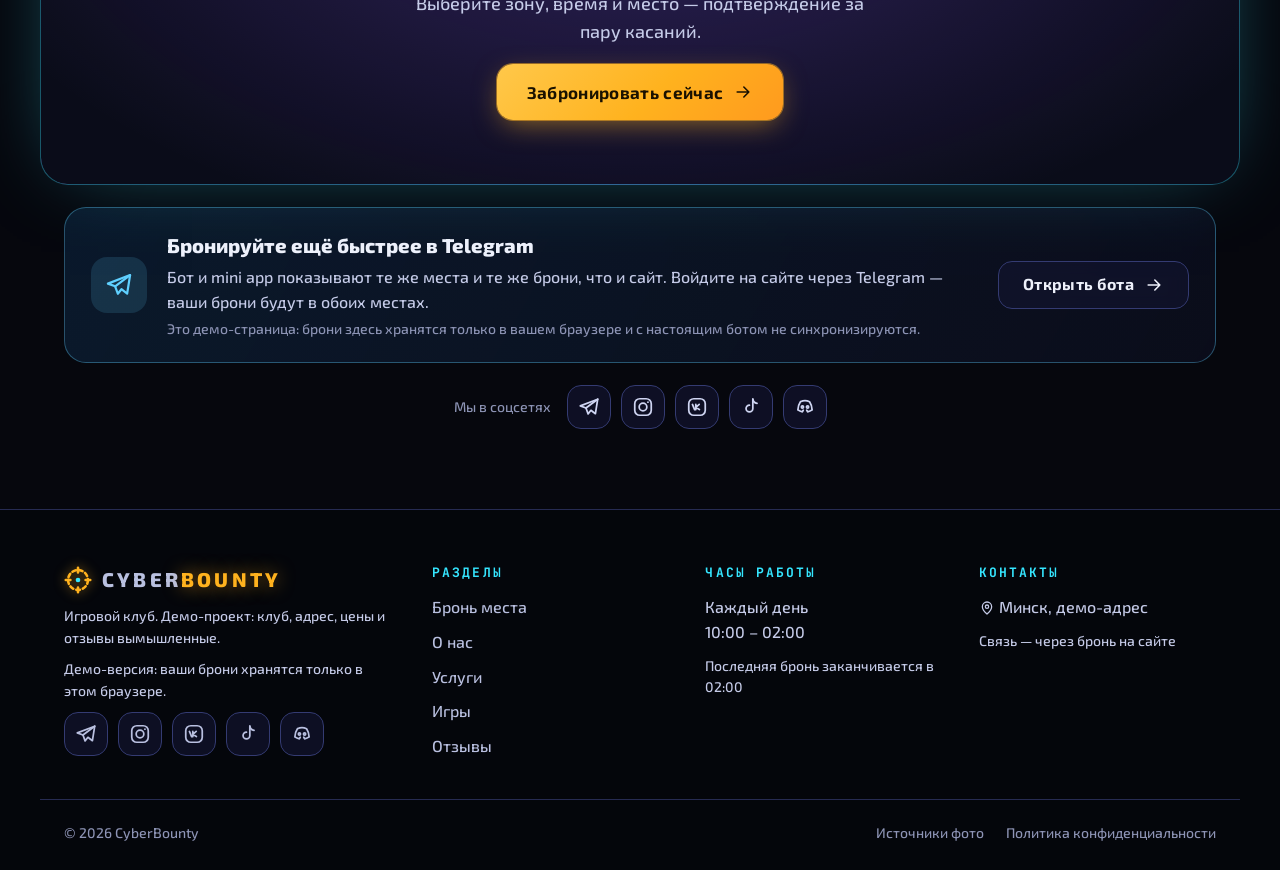
==== commit 35a10383: "Смена темы: остатки молнии убираются при новом нажатии и сразу после анимации (два слоя с одним имен" ====
--- a/docs/index.html
+++ b/docs/index.html
@@ -20,8 +20,8 @@
 <link rel="icon" href="data:image/svg+xml,%3Csvg xmlns='http://www.w3.org/2000/svg' viewBox='0 0 24 24' fill='none' stroke='%23ffb21e' stroke-width='2.2' stroke-linecap='round'%3E%3Ccircle cx='12' cy='12' r='8.5' stroke-dasharray='3.2 2.6'/%3E%3Cpath d='M12 1.5v4M12 18.5v4M1.5 12h4M18.5 12h4'/%3E%3Ccircle cx='12' cy='12' r='2' fill='%2335e6ff' stroke='none'/%3E%3C/svg%3E">
 <link rel="preload" href="fonts/exo2-latin.woff2" as="font" type="font/woff2" crossorigin>
 <link rel="preload" href="fonts/exo2-cyrillic.woff2" as="font" type="font/woff2" crossorigin>
-<link rel="stylesheet" href="fonts.css?v=122a3cda">
-<link rel="stylesheet" href="style.css?v=122a3cda">
+<link rel="stylesheet" href="fonts.css?v=883fc406">
+<link rel="stylesheet" href="style.css?v=883fc406">
 <script>
 (function () {
   try { if (localStorage.getItem("cb_theme") === "violet") document.documentElement.setAttribute("data-theme", "violet"); } catch (e) {}
@@ -49,7 +49,7 @@
 })();
 </script>
 <noscript><style>.intro{display:none!important}.hero__in>*{opacity:1!important;transform:none!important}</style></noscript>
-<script src="nocopy.js?v=122a3cda"></script>
+<script src="nocopy.js?v=883fc406"></script>
 </head>
 <body>
 
@@ -591,10 +591,10 @@
 
 <div class="toasts" id="toasts" aria-live="polite"></div>
 
-<script src="site-config.js?v=122a3cda"></script>
-<script src="demo.js?v=122a3cda"></script>
-<script src="games.js?v=122a3cda" defer></script>
-<script src="app.js?v=122a3cda" defer></script>
-<script src="effects.js?v=122a3cda" defer></script>
+<script src="site-config.js?v=883fc406"></script>
+<script src="demo.js?v=883fc406"></script>
+<script src="games.js?v=883fc406" defer></script>
+<script src="app.js?v=883fc406" defer></script>
+<script src="effects.js?v=883fc406" defer></script>
 </body>
 </html>
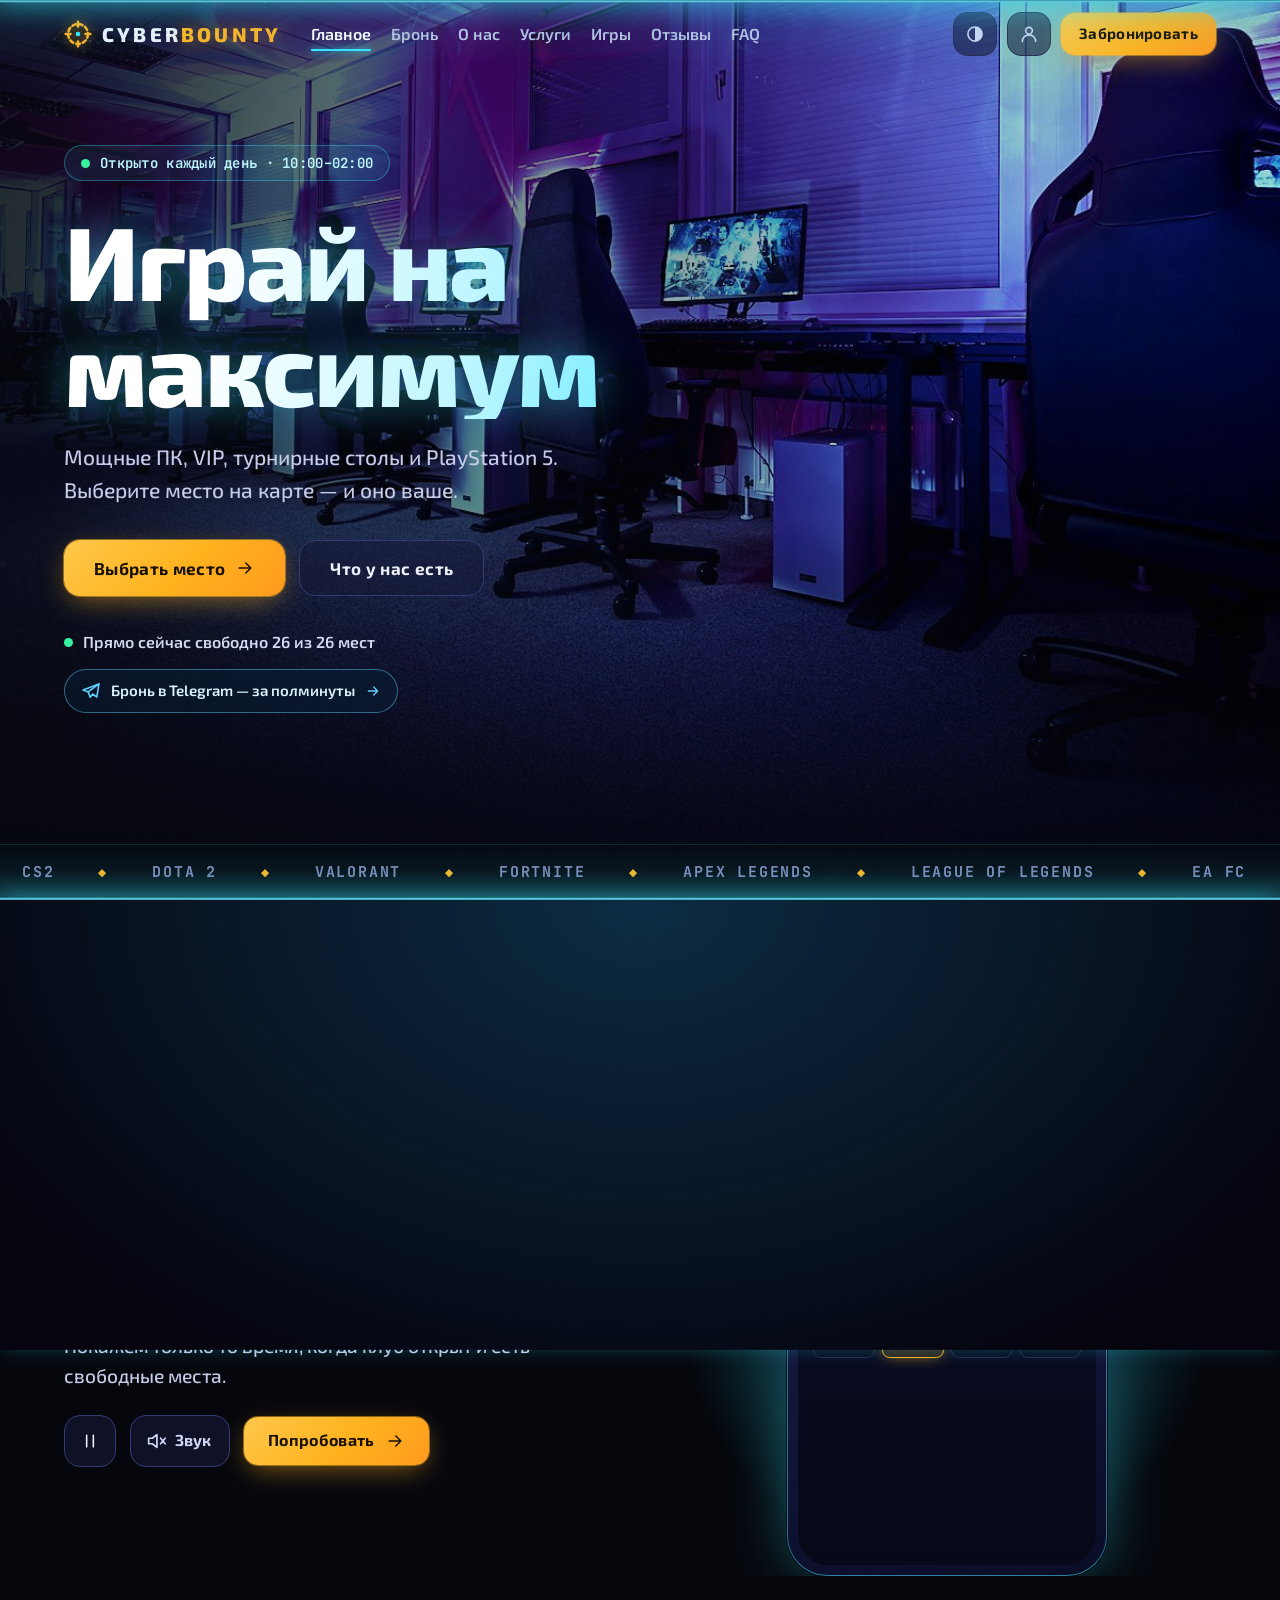
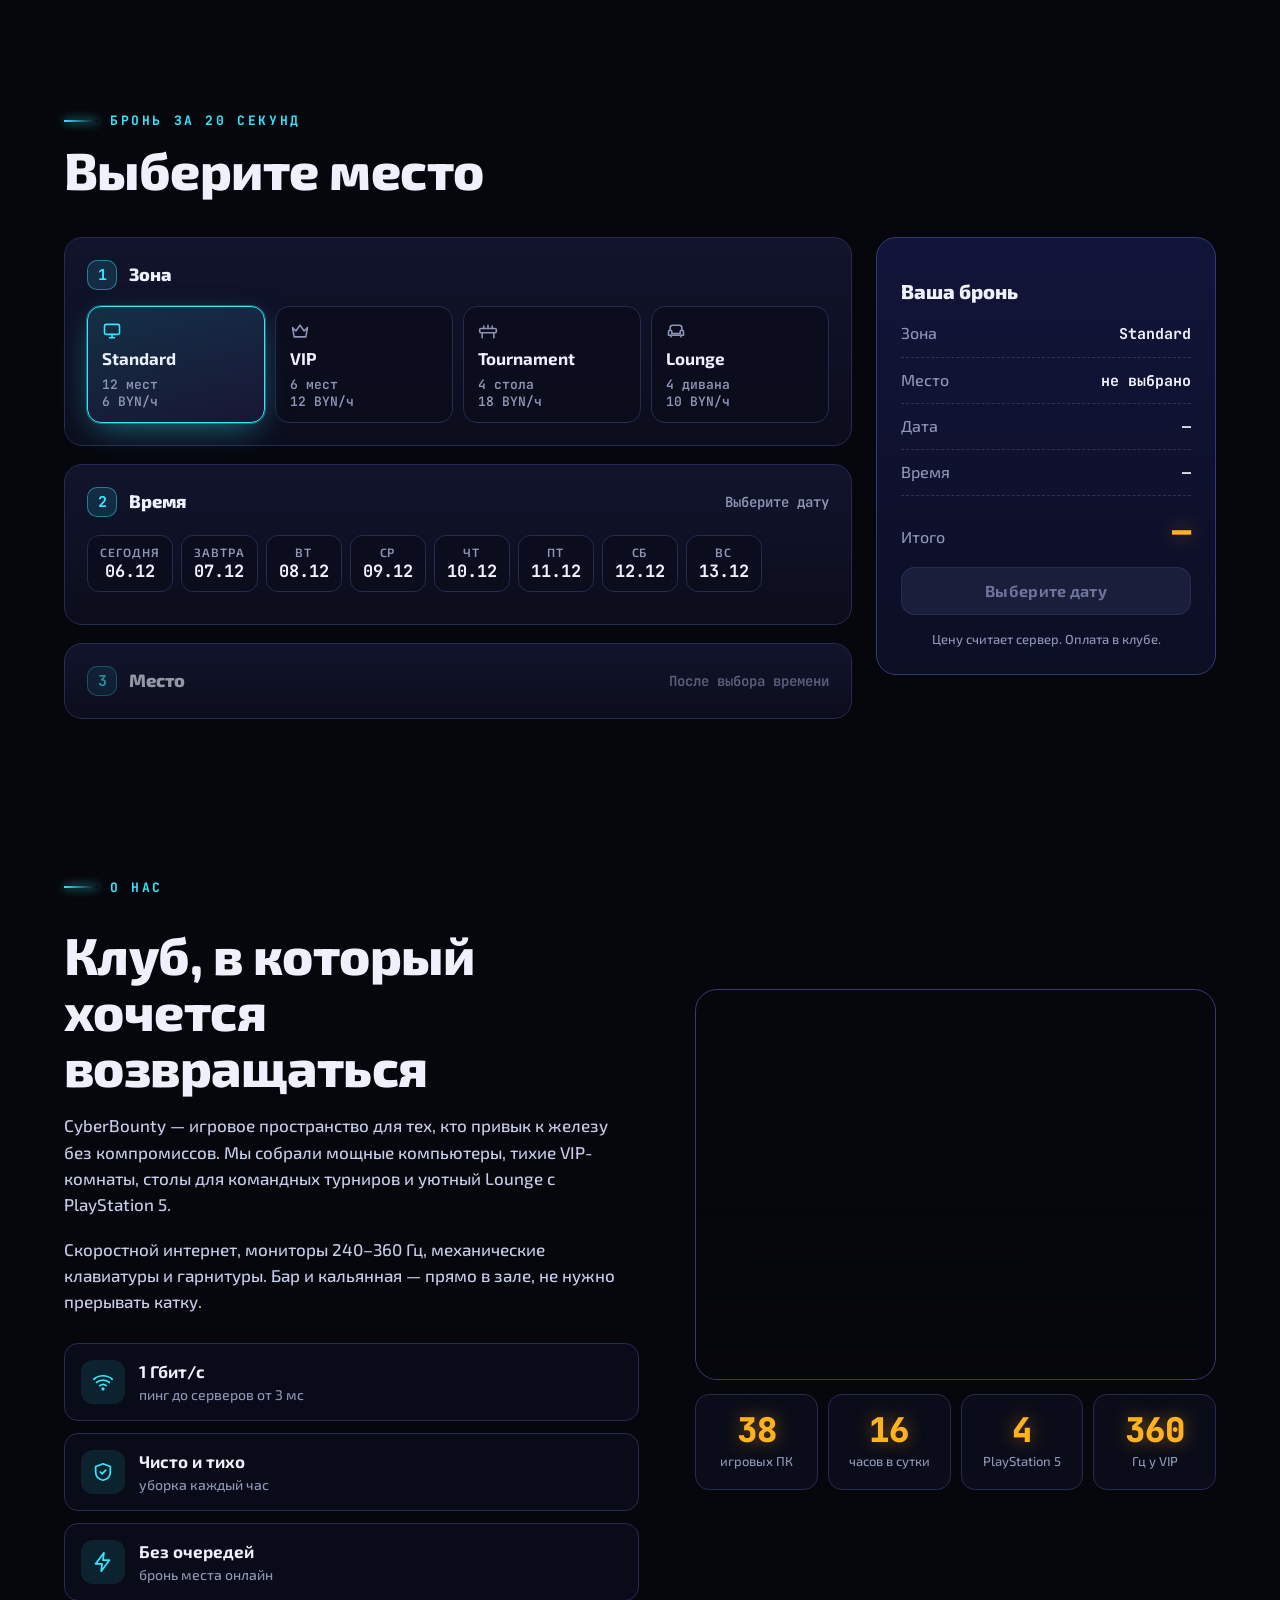
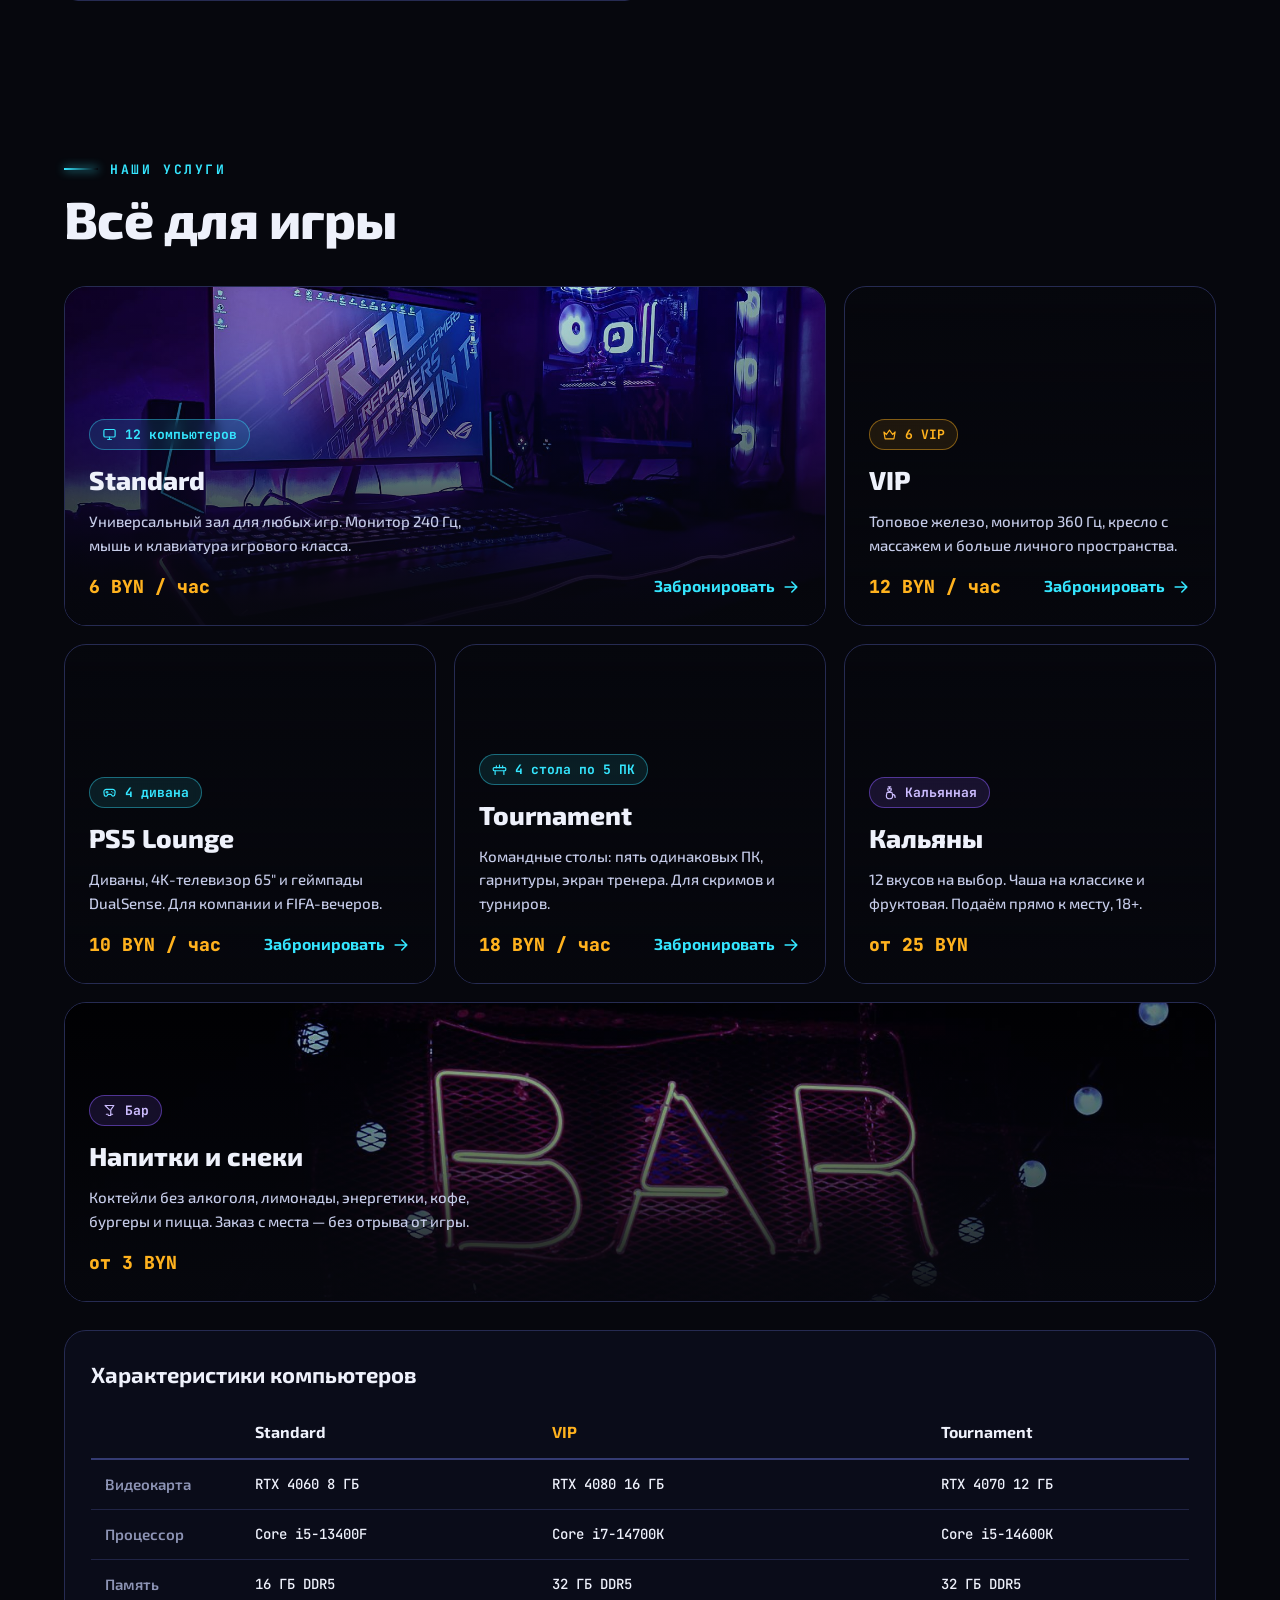
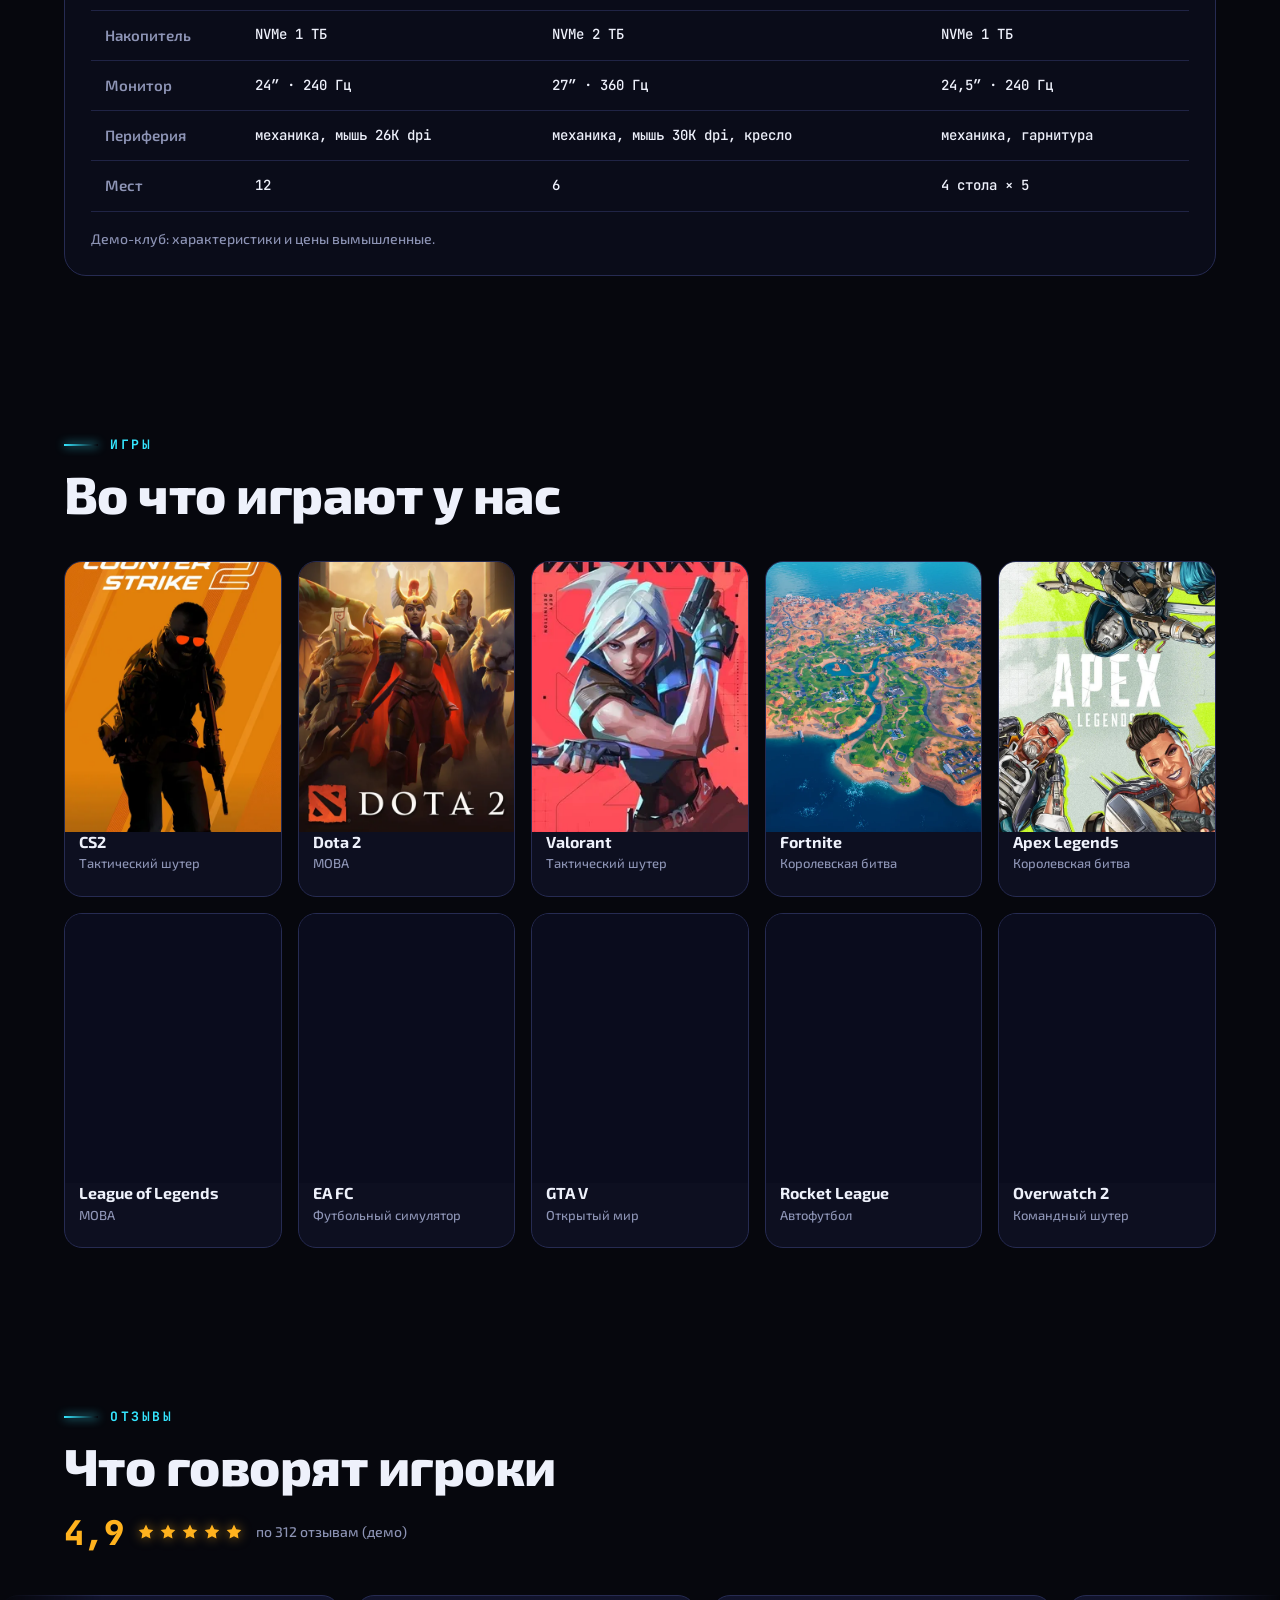
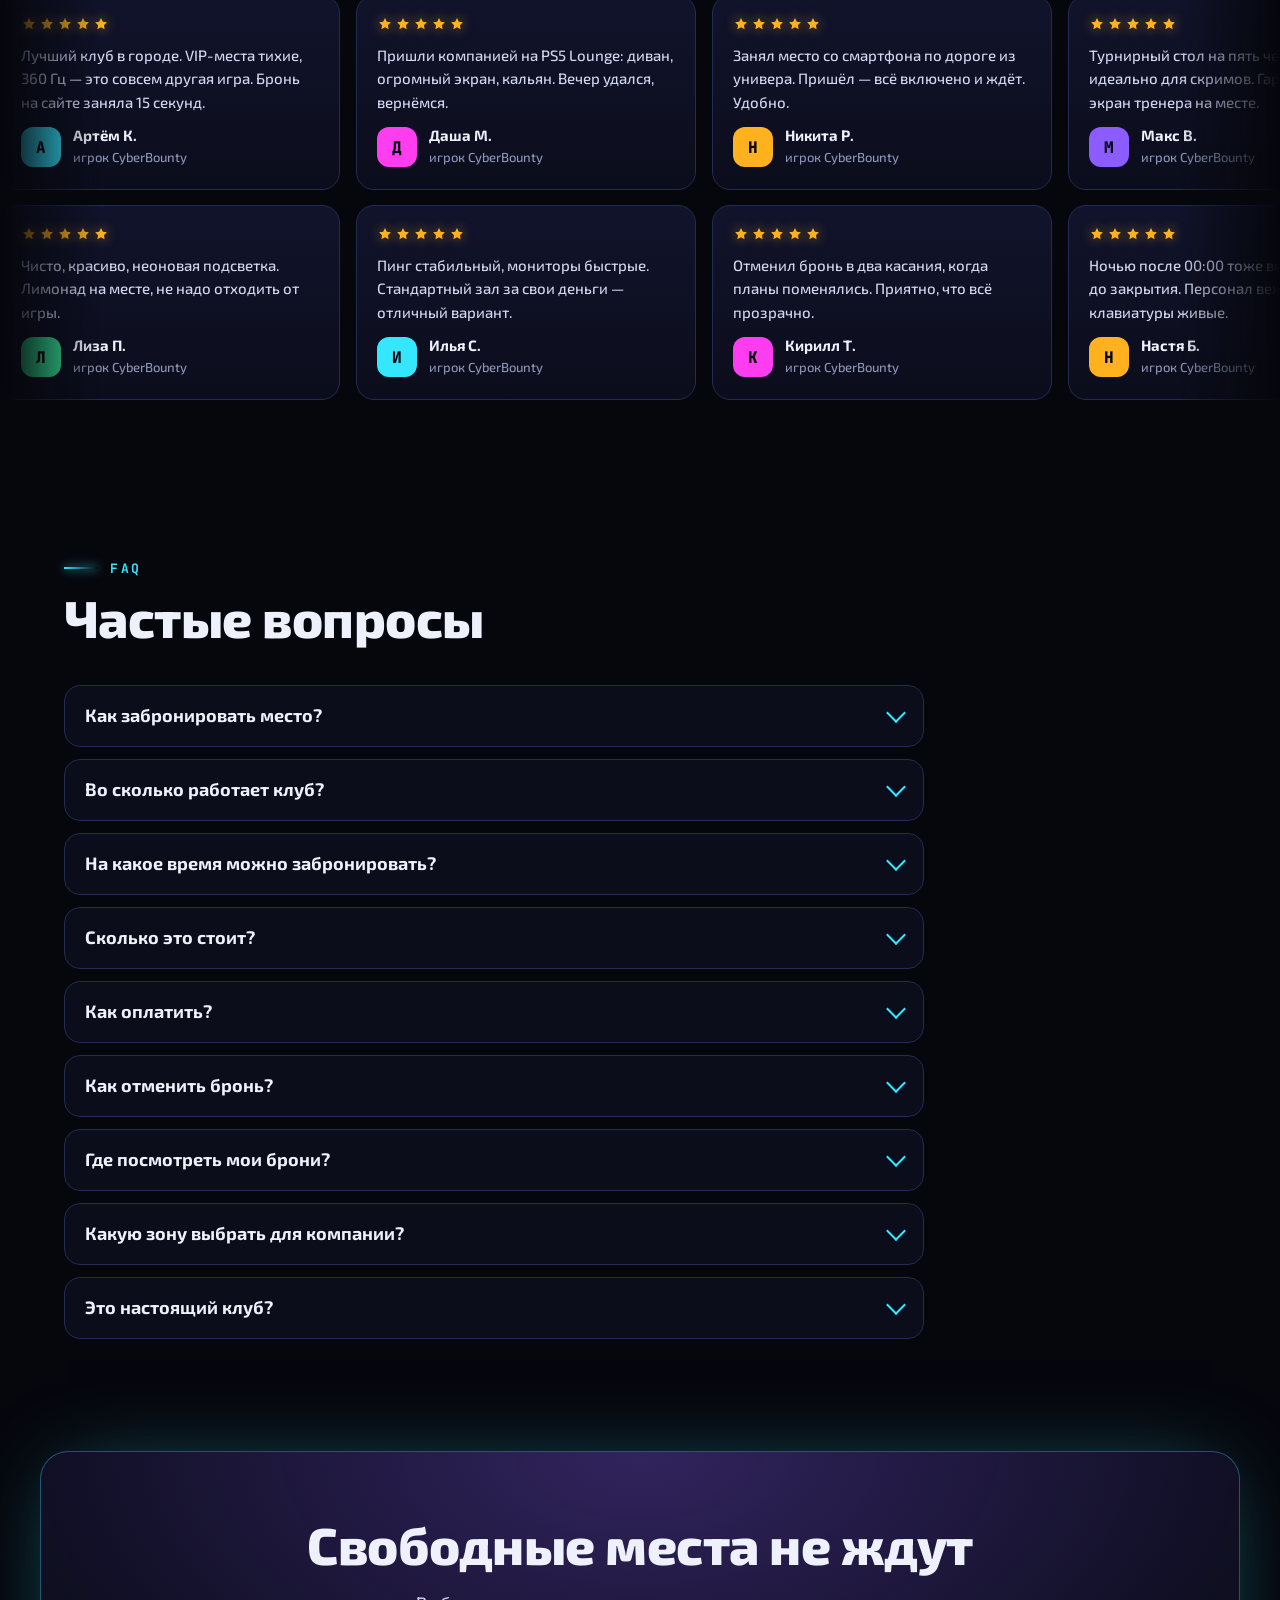
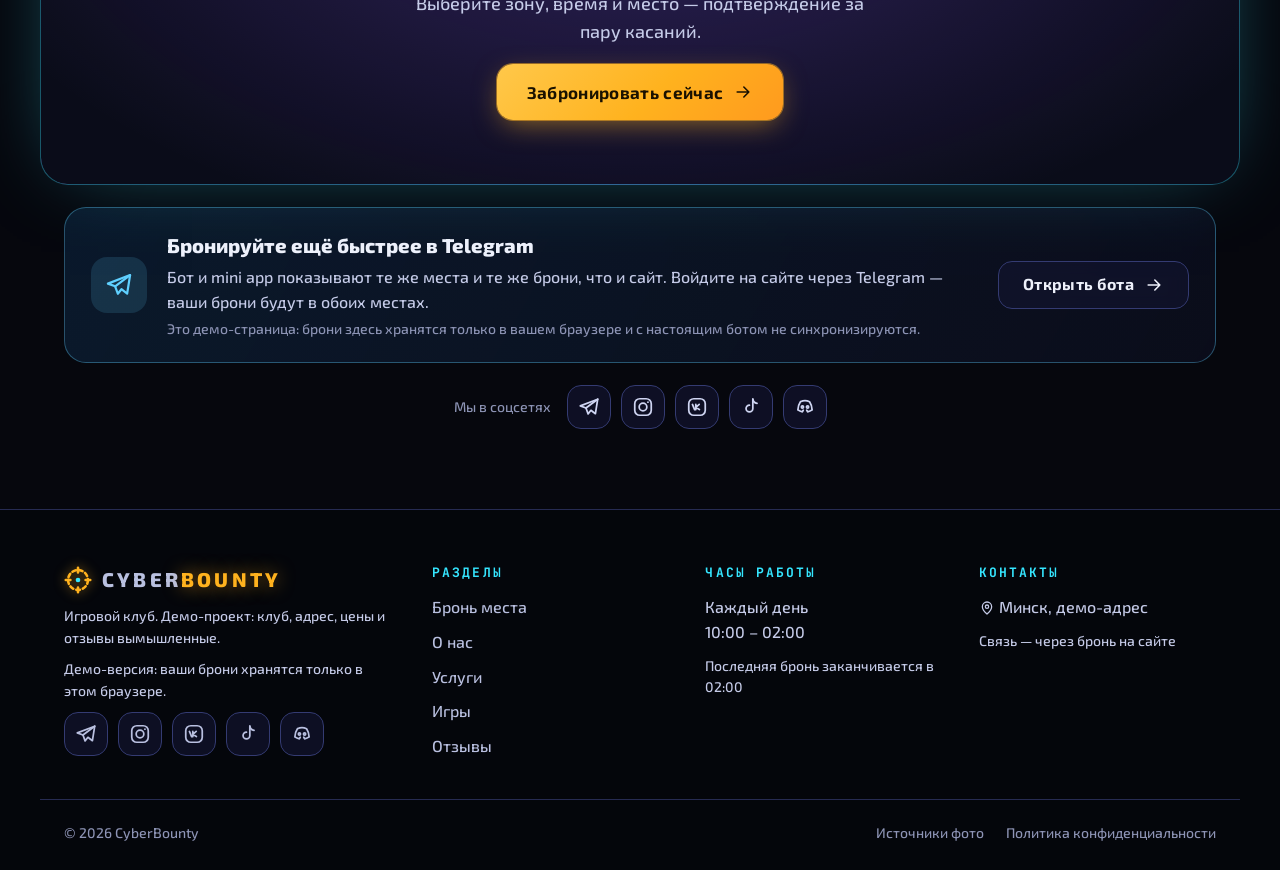
==== commit 2b2c3b0b: "Окно «Мои брони» теперь прокручивается при многих бронях (у drawer не было ограничения высоты); моби" ====
--- a/docs/index.html
+++ b/docs/index.html
@@ -20,8 +20,8 @@
 <link rel="icon" href="data:image/svg+xml,%3Csvg xmlns='http://www.w3.org/2000/svg' viewBox='0 0 24 24' fill='none' stroke='%23ffb21e' stroke-width='2.2' stroke-linecap='round'%3E%3Ccircle cx='12' cy='12' r='8.5' stroke-dasharray='3.2 2.6'/%3E%3Cpath d='M12 1.5v4M12 18.5v4M1.5 12h4M18.5 12h4'/%3E%3Ccircle cx='12' cy='12' r='2' fill='%2335e6ff' stroke='none'/%3E%3C/svg%3E">
 <link rel="preload" href="fonts/exo2-latin.woff2" as="font" type="font/woff2" crossorigin>
 <link rel="preload" href="fonts/exo2-cyrillic.woff2" as="font" type="font/woff2" crossorigin>
-<link rel="stylesheet" href="fonts.css?v=883fc406">
-<link rel="stylesheet" href="style.css?v=883fc406">
+<link rel="stylesheet" href="fonts.css?v=dfbee458">
+<link rel="stylesheet" href="style.css?v=dfbee458">
 <script>
 (function () {
   try { if (localStorage.getItem("cb_theme") === "violet") document.documentElement.setAttribute("data-theme", "violet"); } catch (e) {}
@@ -49,7 +49,7 @@
 })();
 </script>
 <noscript><style>.intro{display:none!important}.hero__in>*{opacity:1!important;transform:none!important}</style></noscript>
-<script src="nocopy.js?v=883fc406"></script>
+<script src="nocopy.js?v=dfbee458"></script>
 </head>
 <body>
 
@@ -591,10 +591,10 @@
 
 <div class="toasts" id="toasts" aria-live="polite"></div>
 
-<script src="site-config.js?v=883fc406"></script>
-<script src="demo.js?v=883fc406"></script>
-<script src="games.js?v=883fc406" defer></script>
-<script src="app.js?v=883fc406" defer></script>
-<script src="effects.js?v=883fc406" defer></script>
+<script src="site-config.js?v=dfbee458"></script>
+<script src="demo.js?v=dfbee458"></script>
+<script src="games.js?v=dfbee458" defer></script>
+<script src="app.js?v=dfbee458" defer></script>
+<script src="effects.js?v=dfbee458" defer></script>
 </body>
 </html>
--- a/docs/style.css
+++ b/docs/style.css
@@ -117,7 +117,7 @@
 @media (hover: hover) and (pointer: fine) { .nav a:hover::after { transform: scaleX(1); } }
 .top__tools { display: flex; align-items: center; gap: 10px; }
 .burger { display: none; width: 44px; height: 44px; border-radius: 14px; border: 1px solid var(--line); place-items: center; background: rgba(20, 23, 52, .6); }
-.menu { position: absolute; top: var(--head); left: 0; right: 0; display: grid; gap: 4px; padding: 10px 16px 18px; background: rgba(6, 7, 13, .96); backdrop-filter: blur(18px); border-bottom: 1px solid var(--line); animation: menuIn .3s var(--ease); }
+.menu { position: absolute; top: var(--head); left: 0; right: 0; display: grid; gap: 4px; padding: 10px 16px 18px; background: rgba(6, 7, 13, .96); backdrop-filter: blur(18px); border-bottom: 1px solid var(--line); animation: menuIn .3s var(--ease); max-height: calc(var(--app-h, 100svh) - var(--head)); overflow-y: auto; overscroll-behavior: contain; }
 .menu a, .menu button { text-align: left; padding: 14px 12px; border-radius: 12px; font-weight: 700; font-size: 18px; color: #dfe4fb; }
 .menu a:active, .menu button:active { background: var(--panel2); }
 @keyframes menuIn { from { opacity: 0; transform: translateY(-8px); } }
@@ -383,8 +383,8 @@
 .ticket__rows b { font-family: var(--mono); font-size: 15px; text-align: right; }
 .ticket__bars { height: 34px; margin: 0 20px 18px; opacity: .85; background: repeating-linear-gradient(90deg, #cfd6ff 0 2px, transparent 2px 5px, #cfd6ff 5px 6px, transparent 6px 10px); mask-image: linear-gradient(90deg, #000, #000); }
 
-.drawer { justify-items: end; }
-.drawer__card { position: relative; width: min(460px, 100%); height: 100%; display: grid; grid-template-rows: auto 1fr auto; background: linear-gradient(180deg, #11143a, #090b1c); border-left: 1px solid var(--line2); box-shadow: -30px 0 90px -20px #000; animation: slide .45s var(--ease); }
+.drawer { justify-items: end; grid-template-rows: minmax(0, 1fr); }
+.drawer__card { position: relative; width: min(460px, 100%); height: 100%; min-height: 0; max-height: 100%; display: grid; grid-template-rows: auto minmax(0, 1fr) auto; background: linear-gradient(180deg, #11143a, #090b1c); border-left: 1px solid var(--line2); box-shadow: -30px 0 90px -20px #000; animation: slide .45s var(--ease); }
 @keyframes slide { from { transform: translateX(40px); opacity: 0; } }
 @keyframes slideOut { to { transform: translateX(40px); opacity: 0; } }
 .drawer__head { display: flex; align-items: center; justify-content: space-between; padding: 20px 20px 14px; border-bottom: 1px solid var(--line); }
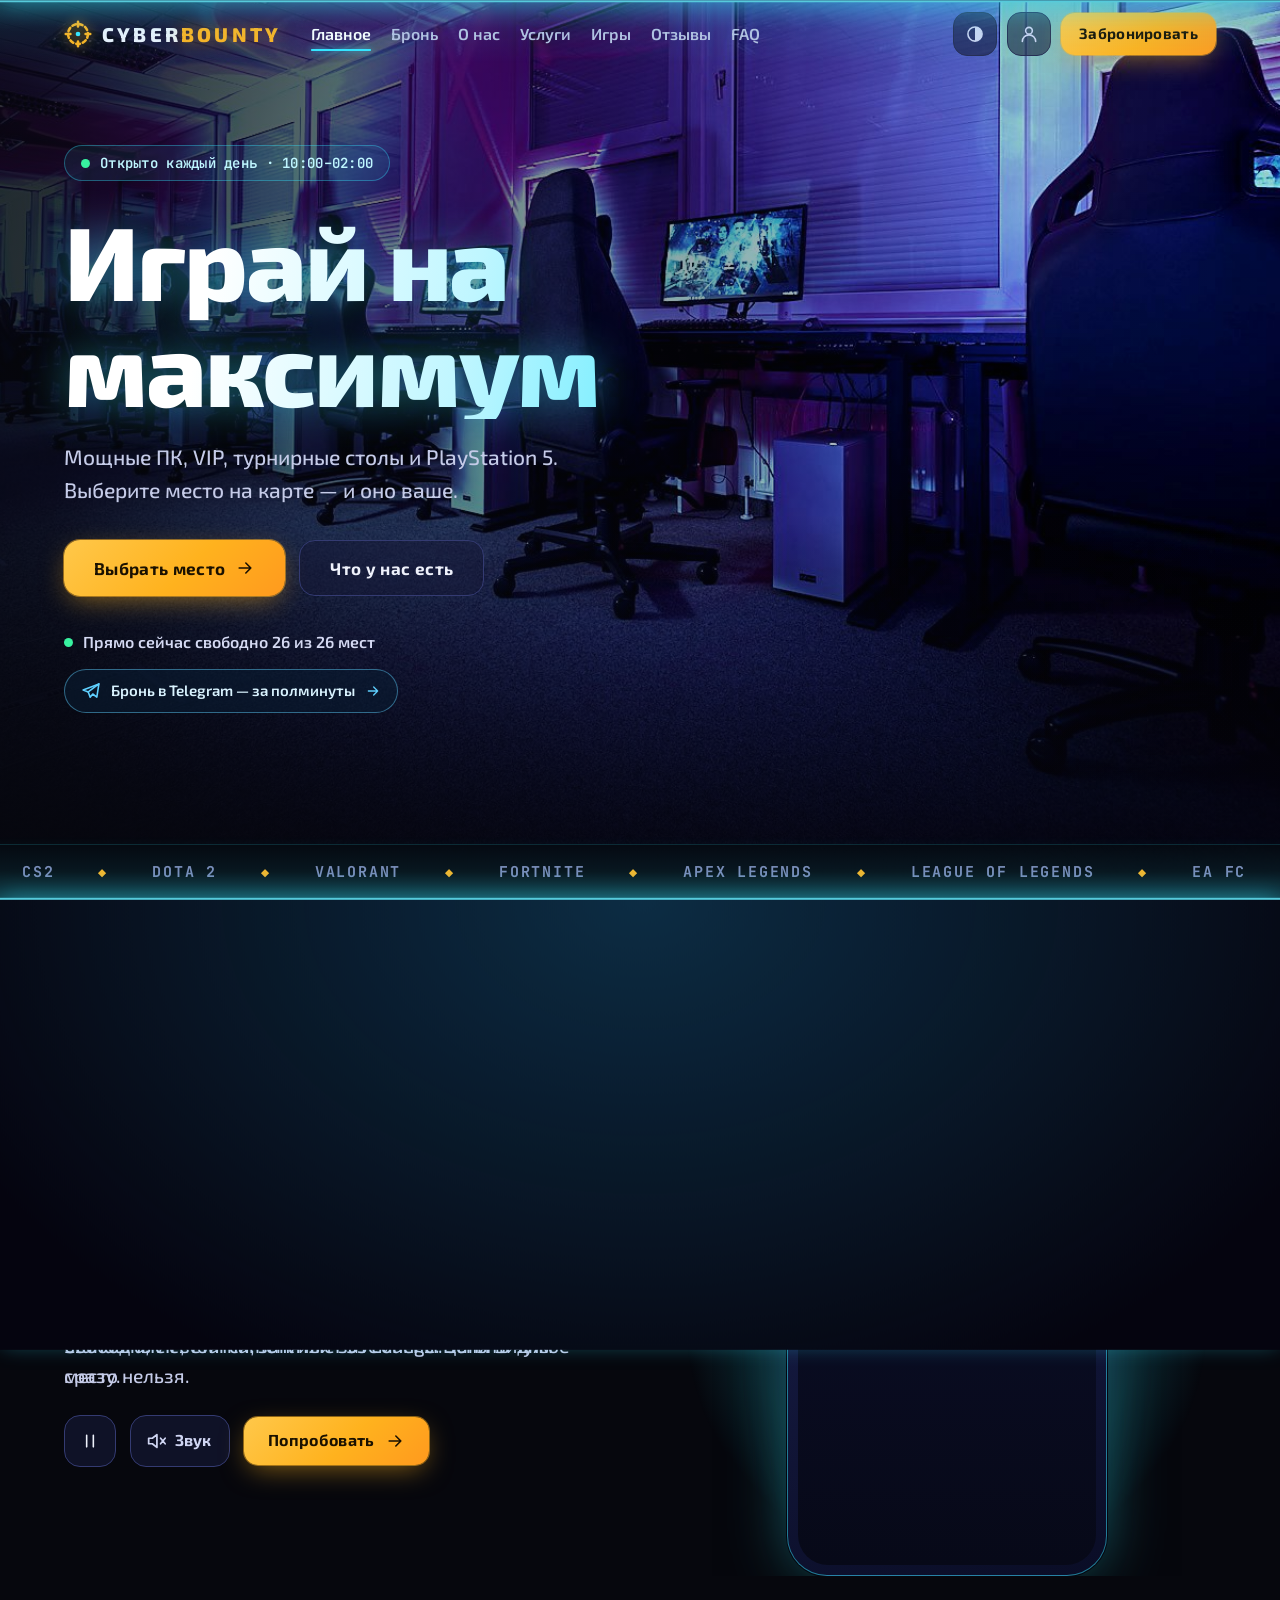
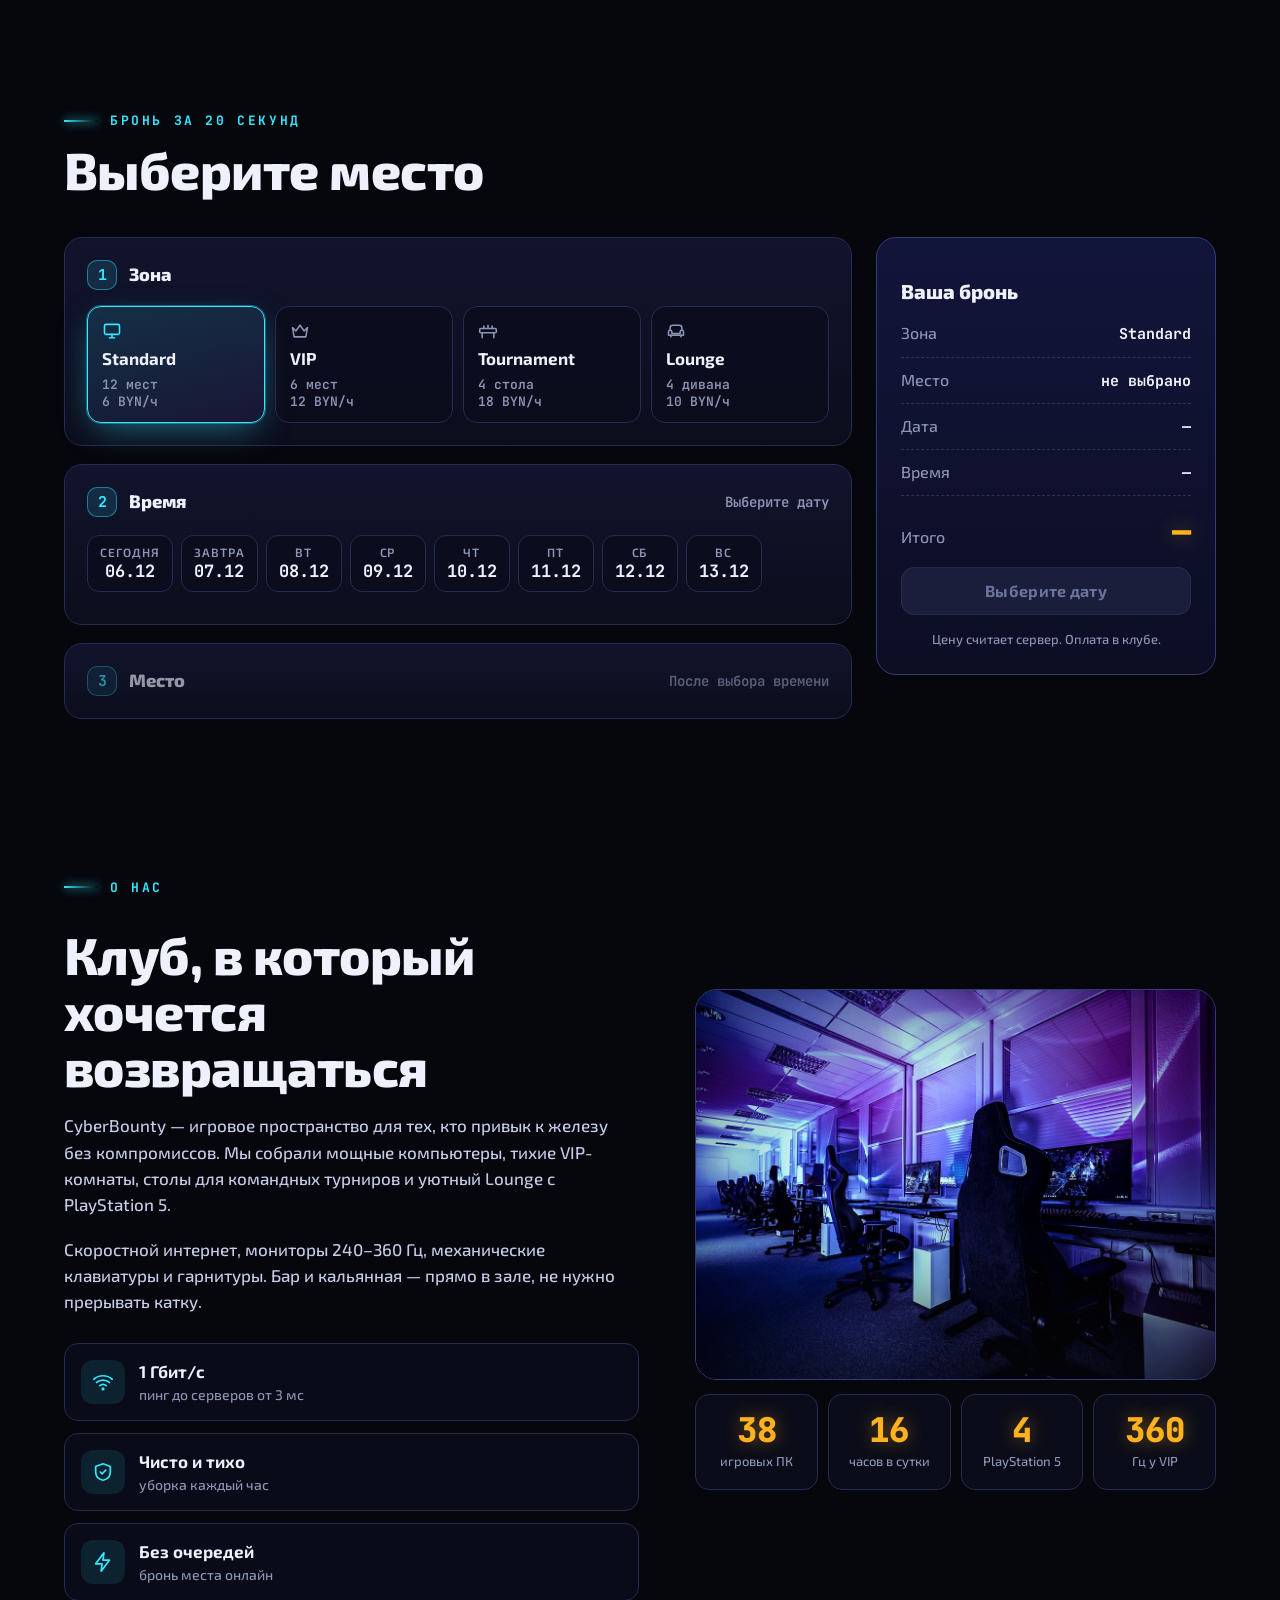
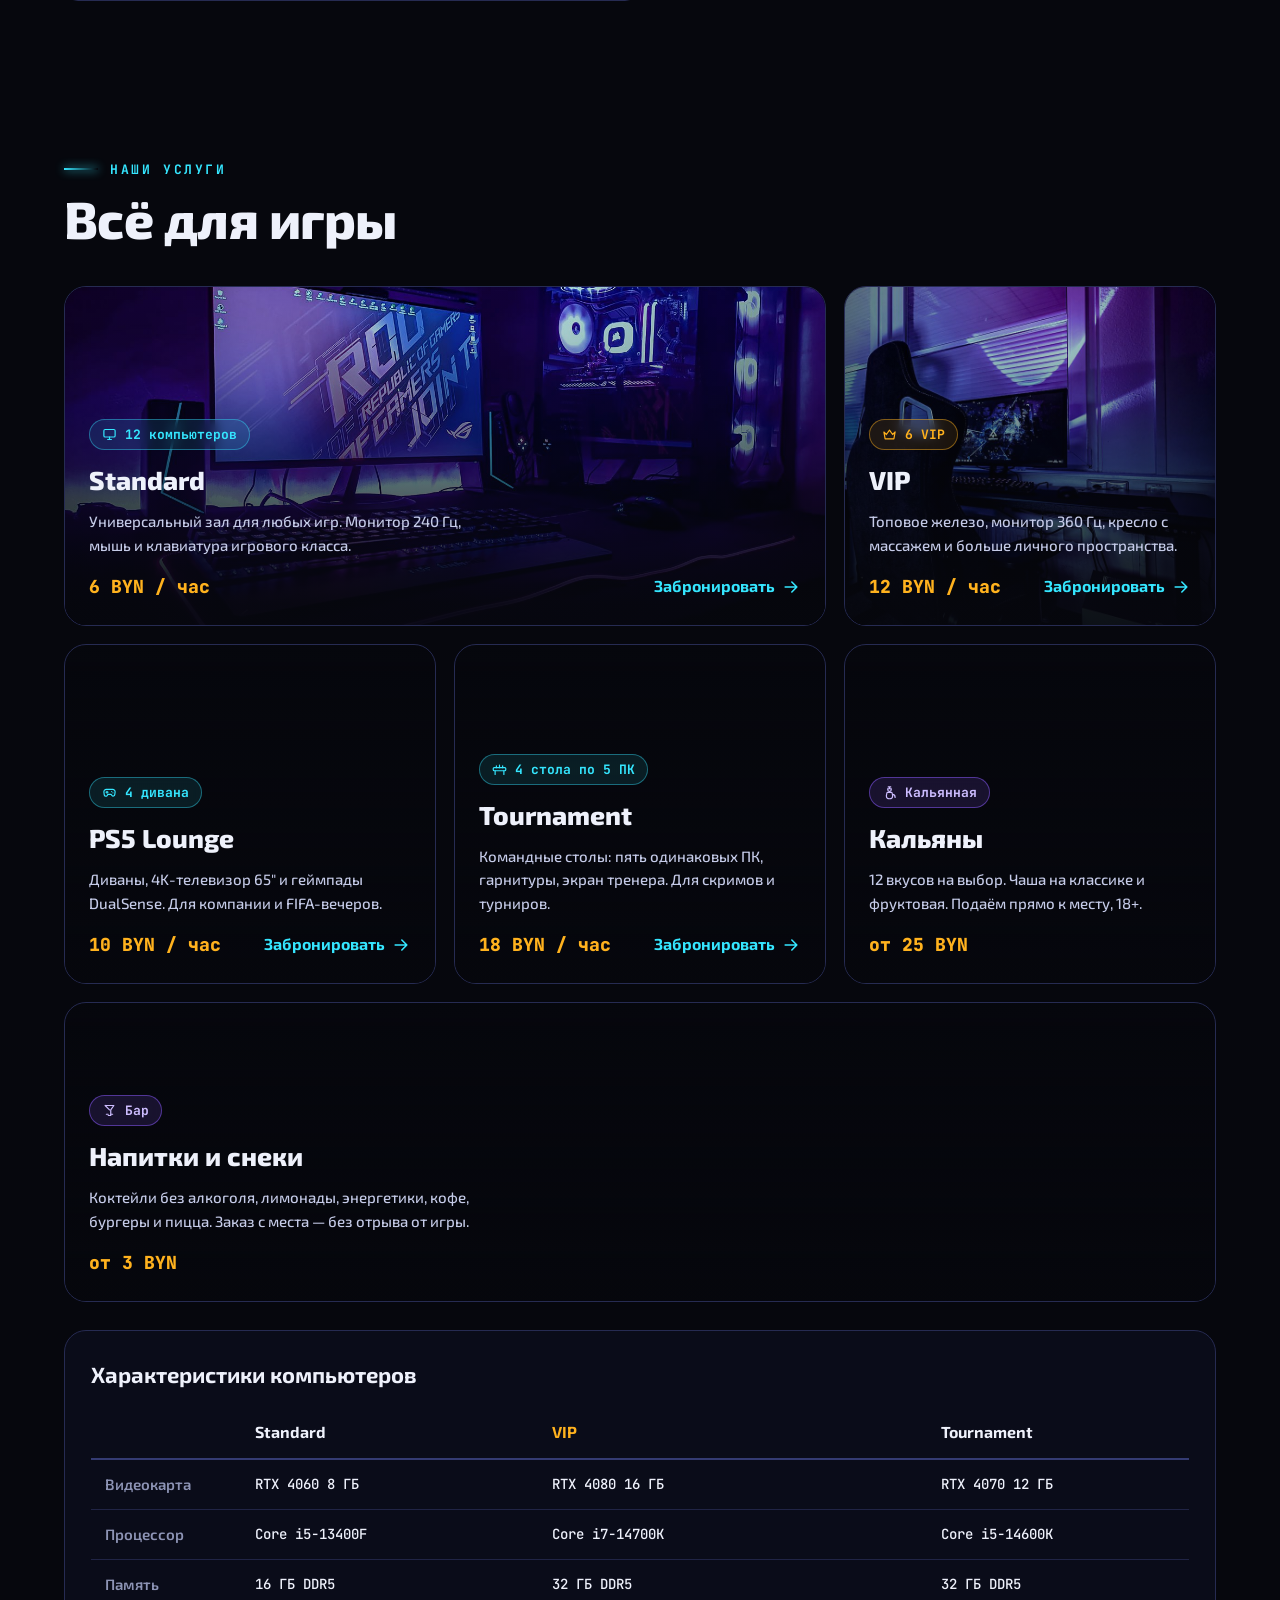
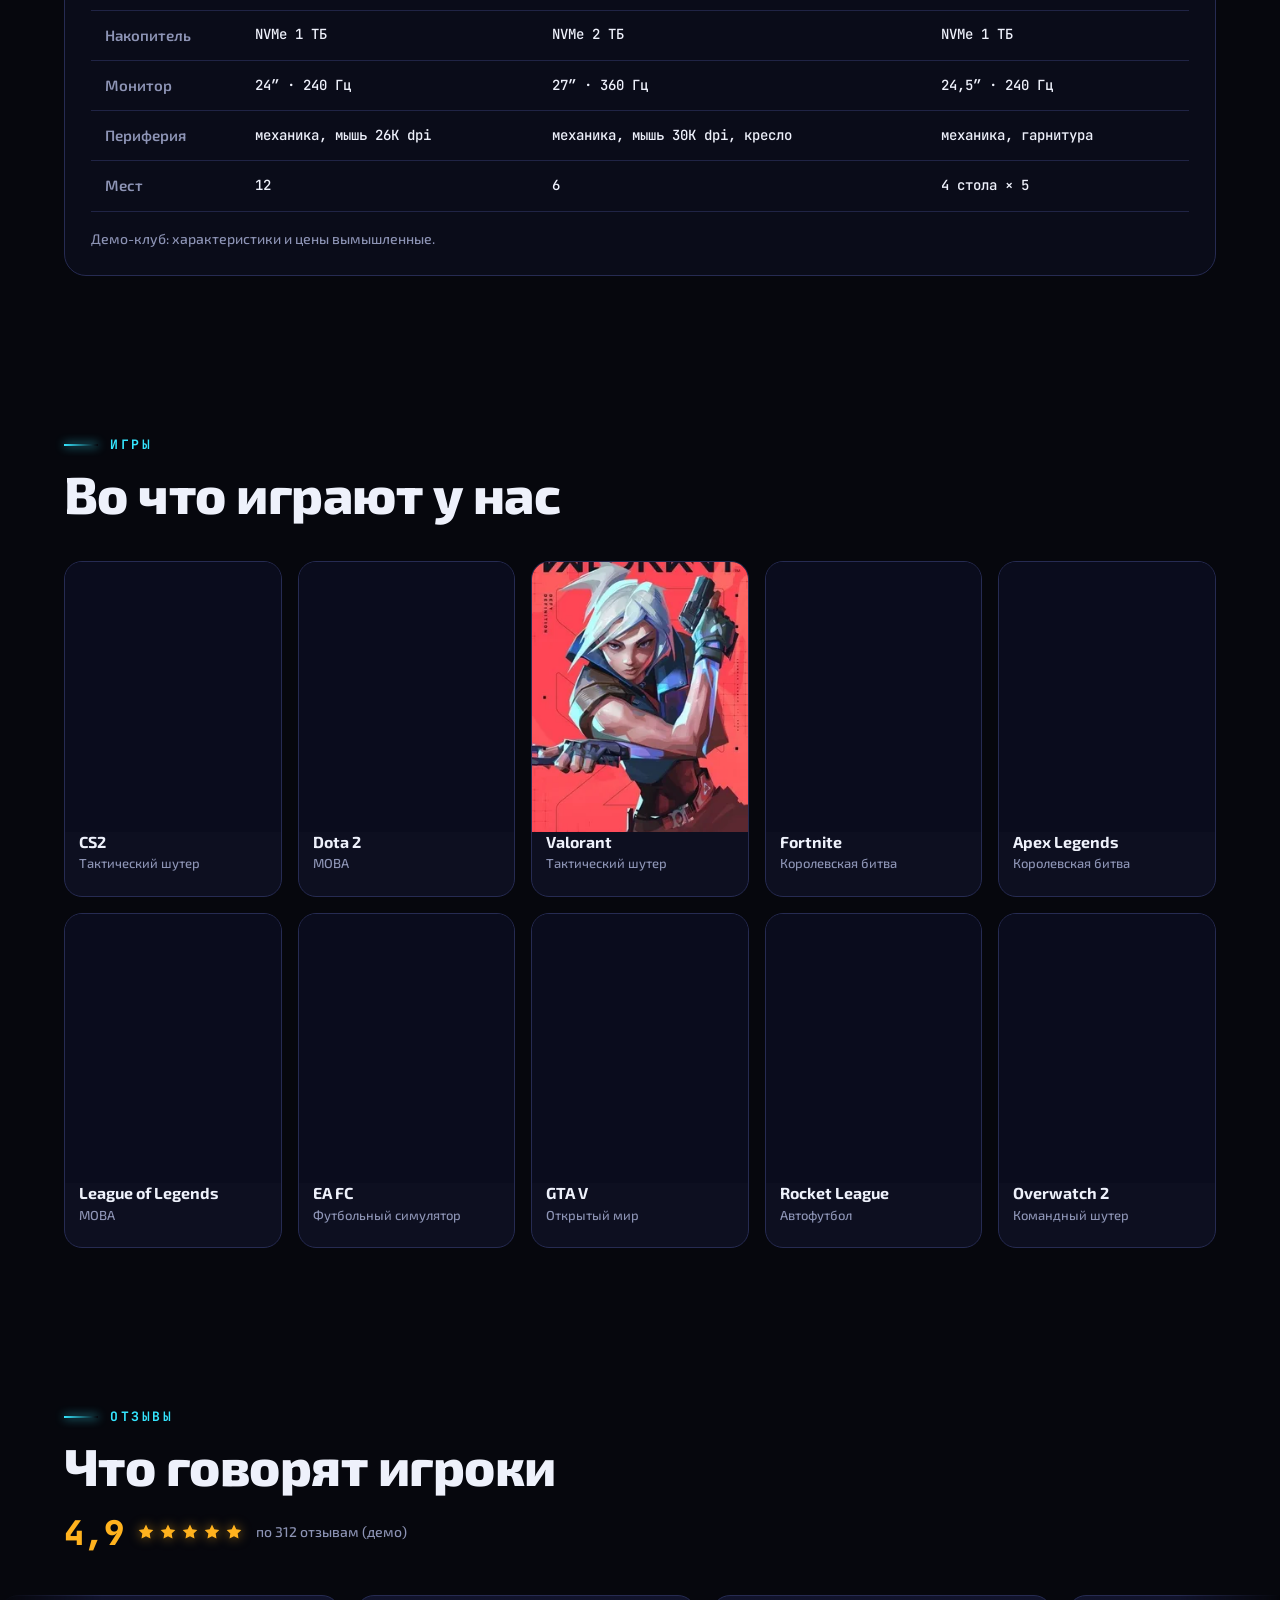
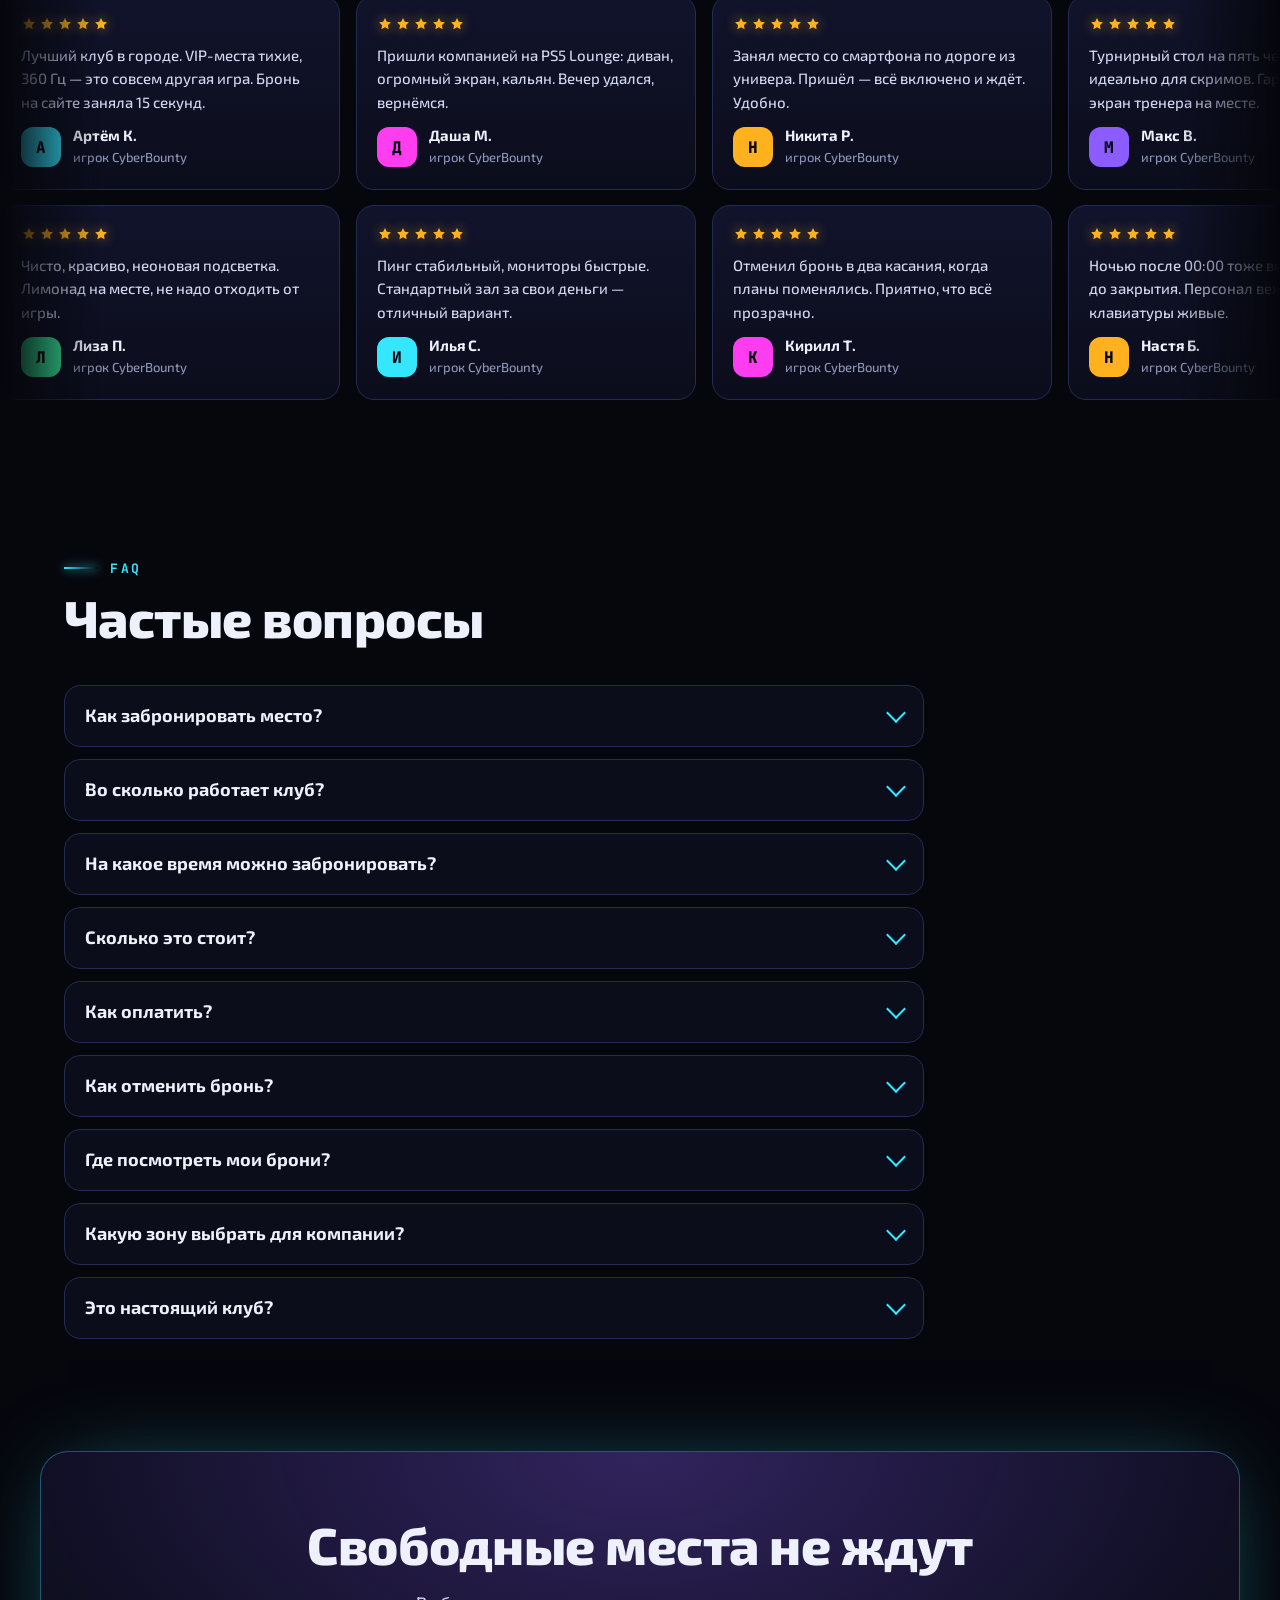
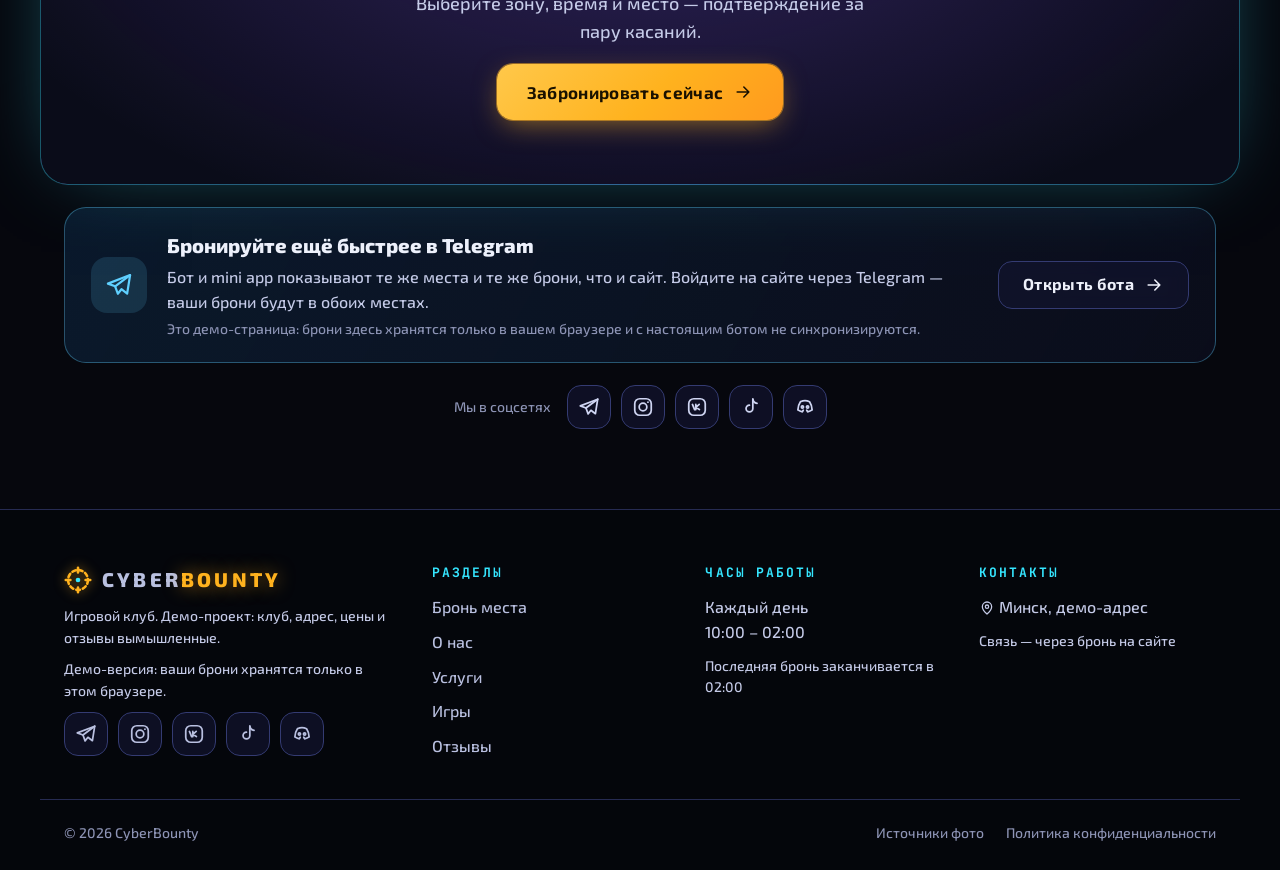
==== commit 1afbf60c: "Полосы прокрутки в окнах: тонкие неоновые, без стрелок" ====
--- a/docs/index.html
+++ b/docs/index.html
@@ -20,8 +20,8 @@
 <link rel="icon" href="data:image/svg+xml,%3Csvg xmlns='http://www.w3.org/2000/svg' viewBox='0 0 24 24' fill='none' stroke='%23ffb21e' stroke-width='2.2' stroke-linecap='round'%3E%3Ccircle cx='12' cy='12' r='8.5' stroke-dasharray='3.2 2.6'/%3E%3Cpath d='M12 1.5v4M12 18.5v4M1.5 12h4M18.5 12h4'/%3E%3Ccircle cx='12' cy='12' r='2' fill='%2335e6ff' stroke='none'/%3E%3C/svg%3E">
 <link rel="preload" href="fonts/exo2-latin.woff2" as="font" type="font/woff2" crossorigin>
 <link rel="preload" href="fonts/exo2-cyrillic.woff2" as="font" type="font/woff2" crossorigin>
-<link rel="stylesheet" href="fonts.css?v=dfbee458">
-<link rel="stylesheet" href="style.css?v=dfbee458">
+<link rel="stylesheet" href="fonts.css?v=c5cb6bf3">
+<link rel="stylesheet" href="style.css?v=c5cb6bf3">
 <script>
 (function () {
   try { if (localStorage.getItem("cb_theme") === "violet") document.documentElement.setAttribute("data-theme", "violet"); } catch (e) {}
@@ -49,7 +49,7 @@
 })();
 </script>
 <noscript><style>.intro{display:none!important}.hero__in>*{opacity:1!important;transform:none!important}</style></noscript>
-<script src="nocopy.js?v=dfbee458"></script>
+<script src="nocopy.js?v=c5cb6bf3"></script>
 </head>
 <body>
 
@@ -591,10 +591,10 @@
 
 <div class="toasts" id="toasts" aria-live="polite"></div>
 
-<script src="site-config.js?v=dfbee458"></script>
-<script src="demo.js?v=dfbee458"></script>
-<script src="games.js?v=dfbee458" defer></script>
-<script src="app.js?v=dfbee458" defer></script>
-<script src="effects.js?v=dfbee458" defer></script>
+<script src="site-config.js?v=c5cb6bf3"></script>
+<script src="demo.js?v=c5cb6bf3"></script>
+<script src="games.js?v=c5cb6bf3" defer></script>
+<script src="app.js?v=c5cb6bf3" defer></script>
+<script src="effects.js?v=c5cb6bf3" defer></script>
 </body>
 </html>
--- a/docs/style.css
+++ b/docs/style.css
@@ -927,3 +927,11 @@
 .ticket__bars { transform-origin: 0 50%; animation: barsIn .8s var(--ease) .15s backwards; }
 @keyframes barsIn { from { transform: scaleX(0); opacity: 0; } }
 @media (prefers-reduced-motion: reduce) { .seat::after, .ticket__bars { animation: none !important; } }
+
+/* полосы прокрутки внутри окон: тонкие неоновые, без стрелок */
+.drawer__body, .modal__card, .menu, .specs__scroll, .faq__a { scrollbar-width: thin; scrollbar-color: rgba(var(--cyan-rgb), .55) transparent; }
+.drawer__body::-webkit-scrollbar, .modal__card::-webkit-scrollbar, .menu::-webkit-scrollbar, .specs__scroll::-webkit-scrollbar { width: 6px; height: 6px; }
+.drawer__body::-webkit-scrollbar-track, .modal__card::-webkit-scrollbar-track, .menu::-webkit-scrollbar-track, .specs__scroll::-webkit-scrollbar-track { background: transparent; }
+.drawer__body::-webkit-scrollbar-thumb, .modal__card::-webkit-scrollbar-thumb, .menu::-webkit-scrollbar-thumb, .specs__scroll::-webkit-scrollbar-thumb { border-radius: 99px; background: linear-gradient(180deg, rgba(var(--cyan-rgb), .75), rgba(var(--amber-rgb), .75)); box-shadow: 0 0 8px rgba(var(--cyan-rgb), .5); }
+.drawer__body::-webkit-scrollbar-button, .modal__card::-webkit-scrollbar-button, .menu::-webkit-scrollbar-button, .specs__scroll::-webkit-scrollbar-button { display: none; width: 0; height: 0; }
+.drawer__body::-webkit-scrollbar-corner, .modal__card::-webkit-scrollbar-corner, .specs__scroll::-webkit-scrollbar-corner { background: transparent; }
